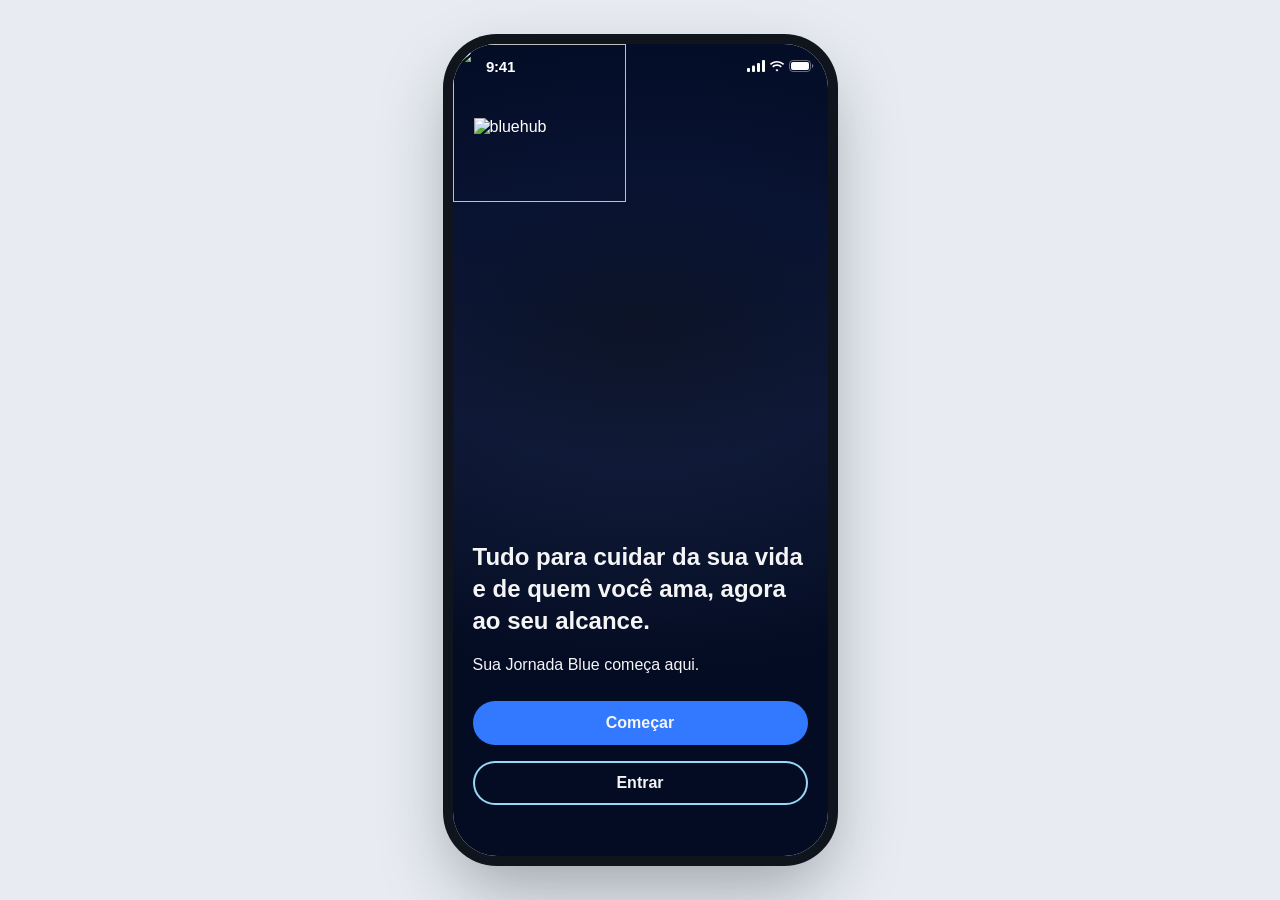
==== index.html @ 8eb7b3a1 "Saldo Seguro: reescreve insight 'Como interpretar a projeção' (conceito trajetória, não limite; 1a p" ====
<!doctype html>
<meta charset="utf-8">
<meta name="color-scheme" content="light">
<meta name="supported-color-schemes" content="light">
<meta name="viewport" content="width=device-width,initial-scale=1,viewport-fit=cover,user-scalable=no">
<meta name="mobile-web-app-capable" content="yes">
<meta name="apple-mobile-web-app-capable" content="yes">
<meta name="apple-mobile-web-app-status-bar-style" content="black-translucent">
<meta name="apple-mobile-web-app-title" content="Me Paguei">
<meta name="theme-color" content="#040c23">
<link rel="manifest" href="manifest.json">
<link rel="apple-touch-icon" href="assets/app-icon.png">
<title>Me Paguei · Teste</title>
<style>
@font-face{font-family:'Inter';font-style:normal;font-weight:400;font-display:block;src:url(assets/fonts/inter-400.woff2) format('woff2')}
@font-face{font-family:'Inter';font-style:normal;font-weight:500;font-display:block;src:url(assets/fonts/inter-500.woff2) format('woff2')}
@font-face{font-family:'Inter';font-style:normal;font-weight:600;font-display:block;src:url(assets/fonts/inter-600.woff2) format('woff2')}
@font-face{font-family:'Inter';font-style:normal;font-weight:700;font-display:block;src:url(assets/fonts/inter-700.woff2) format('woff2')}
/* Layout: a single 375×812 phone, centered on desktop with a moderator panel beside it; full-bleed on phones.
   Tokens mirror the Me Paguei design system (Figma variables), named after them. */
:root{
  color-scheme: only light;
  forced-color-adjust: none;
  --bg-white:#ffffff; --bg-lighter:#f6f6f6; --bg-light:#fbfbfb; --bg-base:#747474; --bg-darker:#121212;
  --border-light:#d3d3d3; --border-lighter:#f3f3f3; --outline:#d7d9e4;
  --primary:#328ce3; --primary-700:#2573d0; --primary-darker:#1a3151; --primary-lighter:#f0f9fe; --primary-bg:#e6f3fd;
  --btn-primary:#43a5ee; --link:#245da9;
  --ty-darker:#171717; --ty-dark:#404040; --ty-base:#737373; --ty-light:#a3a3a3; --ty-lighter:#f5f5f5;
  --success:#348352; --success-dark:#206f3e; --success-bg:#edfcf2;
  --danger:#d93a3a; --danger-bg:#fdecec;
  --warning:#e77828; --warning-bg:#ffe7d5;
  --ia:#8b3eea; --ia-bg:#f4ecfd;
  --grad: linear-gradient(193deg, #2573d0 4.8%, #01358d 50.6%, #080b10 100%);
  --sp-0point5:2px; --sp-1:4px; --sp-1point5:6px; --sp-2:8px; --sp-2point5:10px; --sp-3:12px; --sp-3point5:14px; --sp-4:16px; --sp-4point5:18px; --sp-5:20px; --sp-6:24px; --sp-7:28px; --sp-8:32px; --sp-9:36px; --sp-10:40px; --sp-12:48px;
  --r-sm:4px; --r-md:6px; --r-lg:8px; --r-xl:12px; --r-2xl:16px; --r-3xl:24px; --r-full:9999px;
  --soft-shadow: 0 0 10px rgba(38,38,38,.10);
  --hard-shadow: 0 3px 10px rgba(38,38,38,.20);
  --font: 'Inter', -apple-system, 'Segoe UI', Roboto, Helvetica, Arial, sans-serif;
  --stage:#e8ecf2; --stage-ink:#1a3151;
}
[hidden]{display:none!important}
html,body{height:100%;margin:0;padding:0}
body{background:var(--stage);color:var(--ty-darker);font-family:var(--font);-webkit-font-smoothing:antialiased;overflow:hidden}
*{box-sizing:border-box}
button{font:inherit;color:inherit;background:none;border:0;padding:0;cursor:pointer}
input,select,textarea{font:inherit;color:inherit}
p,h1,h2,h3,h4{margin:0}
img{display:block}
:focus-visible{outline:2px solid var(--primary);outline-offset:2px}

/* ---------- stage / phone frame ---------- */
#stage{height:100%;display:flex;align-items:center;justify-content:center;gap:40px;padding-inline:16px}
#phone-wrap{flex:none;width:375px;height:812px;transform-origin:center center}
#phone{position:relative;width:375px;height:812px;border-radius:44px;overflow:hidden;background:var(--bg-white);box-shadow:0 0 0 10px #10151d, 0 30px 70px rgba(16,21,29,.35);isolation:isolate}
#viewport{position:absolute;inset:0;overflow:hidden}
#overlay{position:absolute;inset:0;pointer-events:none;z-index:50}
#toasts{position:absolute;left:0;right:0;top:56px;display:flex;flex-direction:column;align-items:center;gap:8px;z-index:60;pointer-events:none}
#mod{width:280px;max-height:calc(100vh - 40px);overflow:auto;display:flex;flex-direction:column;gap:14px;color:var(--stage-ink)}
.mod-head{display:flex;gap:12px;align-items:flex-start}
.mod-t{font-weight:700;font-size:15px;line-height:22px}
.mod-s{font-size:13px;line-height:19px;color:#4a5a72;margin-top:2px}
.mod-l{font-size:11px;letter-spacing:.08em;text-transform:uppercase;font-weight:600;color:#4a5a72;margin-top:6px}
.mod-reset{background:var(--stage-ink);color:#fff;border-radius:var(--r-full);padding:10px 16px;font-weight:600;font-size:14px}
.mod-grp{display:flex;flex-direction:column;gap:2px}
.mod-grp p{font-size:12px;font-weight:700;margin:8px 0 2px;color:var(--stage-ink)}
.mod-grp button{text-align:left;font-size:13px;line-height:18px;padding:6px 10px;border-radius:8px;color:#26364d}
.mod-grp button:hover{background:rgba(26,49,81,.08)}
#mod-sheet{position:fixed;inset:0;background:rgba(0,0,0,.45);z-index:100;display:flex;align-items:flex-end}
.mod-sheet-in{background:#fff;width:100%;max-height:85%;overflow:auto;border-radius:20px 20px 0 0;padding:20px 16px calc(20px + env(safe-area-inset-bottom,0px));display:flex;flex-direction:column;gap:12px}
.mod-sheet-h{display:flex;justify-content:space-between;align-items:center}
.mod-sheet-h button{font-size:18px;padding:4px 8px}
@media (max-width: 900px){ #mod{display:none} }
/* Celular: o frame preenche exatamente o viewport. Usa 100% (html/body são position:fixed;inset:0)
   em vez de 100dvh/100vw — no iOS o dvh não acompanha o recolher da barra do navegador e sobrava
   uma faixa do --stage no rodapé. */


/* ---------- screens ---------- */
.scr{position:absolute;inset:0;display:flex;flex-direction:column;background:var(--bg-white);overflow:hidden}
.scr.enter{animation:pushIn .32s cubic-bezier(.2,.8,.2,1) both}
.scr.enter-back{animation:popIn .28s cubic-bezier(.2,.8,.2,1) both}
.scr.fade{animation:fadeIn .35s ease both}
.scr.leave{animation:pushOut .32s cubic-bezier(.2,.8,.2,1) both;pointer-events:none}
.scr.leave-back{animation:popOut .28s cubic-bezier(.2,.8,.2,1) both;pointer-events:none;z-index:2}
@keyframes pushIn{from{transform:translateX(100%)}to{transform:none}}
@keyframes pushOut{to{transform:translateX(-28%);opacity:.6}}
@keyframes popIn{from{transform:translateX(-28%);opacity:.6}to{transform:none;opacity:1}}
@keyframes popOut{to{transform:translateX(100%)}}
@keyframes fadeIn{from{opacity:0}to{opacity:1}}
@media (prefers-reduced-motion: reduce){ .scr.enter,.scr.enter-back,.scr.leave,.scr.leave-back,.scr.fade{animation-duration:.01s} }
.scroll{flex:1;overflow-y:auto;overflow-x:hidden;-webkit-overflow-scrolling:touch;scrollbar-width:none;position:relative}
.scroll::-webkit-scrollbar{display:none}

/* status bar + home indicator */
.sb{height:44px;flex:none;position:relative;z-index:3;color:var(--ty-darker)}
.sb .t{position:absolute;left:21px;top:12px;width:54px;height:21px;display:flex;align-items:center;justify-content:center;font-weight:600;font-size:15px;letter-spacing:-.2px}
.sb .ico{position:absolute;right:14px;top:16px;display:flex;gap:4px;align-items:center}
.sb.light{color:#fff}
/* Home indicator removido de todas as telas: quem desenha a barra de gestos é o
   próprio sistema. Mantido no DOM só para o modo de comparação com o Figma (body.cmp). */
.hi{display:none}
.hi::after{content:"";position:absolute;left:50%;bottom:8px;width:134px;height:5px;margin-left:-67px;border-radius:10px;background:var(--bg-darker)}
.hi.light::after{background:#fff}

/* typography */
.h1{font-size:24px;line-height:32px;font-weight:700;text-wrap:balance}
.h2{font-size:20px;line-height:28px;font-weight:700;text-wrap:balance}
.h3{font-size:16px;line-height:24px;font-weight:700}
.h4{font-size:18px;line-height:26px;font-weight:700}
.b16{font-size:16px;line-height:24px}
.b14{font-size:14px;line-height:22px}
.cap{font-size:12px;line-height:18px}
.ovr{font-size:12px;line-height:16px;font-weight:700}
.semi{font-weight:600}.bold{font-weight:700}.reg{font-weight:400}
.c-darker{color:var(--ty-darker)}.c-dark{color:var(--ty-dark)}.c-base{color:var(--ty-base)}.c-light{color:var(--ty-light)}.c-lighter{color:var(--ty-lighter)}
.c-primary{color:var(--primary)}.c-success{color:var(--success)}.c-danger{color:var(--danger)}.c-warning{color:var(--warning)}.c-ia{color:var(--ia)}
.num{font-variant-numeric:tabular-nums}
.center{text-align:center}
.dot-blue{color:var(--primary)}
.col{display:flex;flex-direction:column}.row{display:flex;align-items:center}
.g1{gap:4px}.g1h{gap:6px}.g2{gap:8px}.g3{gap:12px}.g4{gap:16px}.g5{gap:20px}.g6{gap:24px}.g8{gap:32px}
.jb{justify-content:space-between}.jc{justify-content:center}.ais{align-items:flex-start}.f1{flex:1;min-width:0}
.px5{padding-inline:20px}.px4{padding-inline:16px}
.mt-auto{margin-top:auto}
.w100{width:100%}
.ic{display:inline-block;flex:none;vertical-align:middle}

/* gradient header screens (cadastro, login…) */
.grad{background:var(--grad);color:var(--ty-lighter)}
.grad .curve{position:absolute;left:0;top:0;width:100%;height:auto;pointer-events:none;z-index:0}
.bk{position:relative;z-index:2;flex:none;height:24px;padding-inline:16px;display:flex;align-items:center;justify-content:space-between}
.bk .mark{position:absolute;left:50%;top:1.5px;transform:translateX(-50%);width:44.5px;height:20.8px}
.bk .step{font-size:12px;line-height:18px;font-weight:600;color:#c2e6fb}
.bk button{width:24px;height:24px;display:flex;align-items:center;justify-content:center;color:var(--ty-lighter)}
.ttl{position:relative;z-index:2;flex:none;display:flex;flex-direction:column;gap:8px;padding:16px 20px;min-height:112px}
.ttl .h2{color:var(--ty-lighter)}
.ttl .b14{color:var(--ty-lighter)}
.sheet{position:relative;z-index:2;flex:1;min-height:0;background:var(--bg-lighter);border-radius:32px 32px 0 0;display:flex;flex-direction:column;color:var(--ty-darker)}
.sheet-in{flex:1;min-height:0;overflow-y:auto;scrollbar-width:none;padding:32px 20px 24px;display:flex;flex-direction:column;gap:24px}
.sheet-in::-webkit-scrollbar{display:none}
.sheet-foot{flex:none;padding:12px 20px 32px;display:flex;flex-direction:column;gap:12px;background:var(--bg-lighter)}
.grad .hi{background:var(--bg-lighter)}

/* white app header */
.ah{flex:none;display:flex;align-items:center;gap:12px;padding:8px 16px 12px;min-height:48px;position:relative;z-index:2}
.ah .bkb{width:32px;height:32px;margin-left:-6px;display:flex;align-items:center;justify-content:center;border-radius:var(--r-full);color:var(--ty-darker)}
.ah .ttl2{flex:1;min-width:0;font-size:18px;line-height:26px;font-weight:700;color:var(--ty-darker)}
.ah .acts{display:flex;gap:8px}
.ah .acts button{width:36px;height:36px;border-radius:var(--r-full);display:flex;align-items:center;justify-content:center;color:var(--ty-dark)}
.ah.light .bkb,.ah.light .ttl2{color:#fff}

/* fields (FormControl / Input / Select) */
.fld{display:flex;flex-direction:column;gap:6px;width:100%}
.fld-l{font-size:16px;line-height:24px;font-weight:600;color:var(--ty-darker)}
.fld-l .opt{font-weight:400;color:var(--ty-base)}
.inp{display:flex;align-items:center;gap:8px;min-height:42px;border:1px solid var(--border-light);border-radius:var(--r-full);padding:0 12px;background:transparent;transition:border-color .15s, box-shadow .15s}
.inp input,.inp select{flex:1;min-width:0;border:0;outline:0;background:transparent;font-size:16px;line-height:24px;padding:8px 0;color:var(--ty-darker);appearance:none;-webkit-appearance:none}
.inp input::placeholder{color:#737373}
.inp select:invalid,.inp select.ph{color:var(--ty-base)}
.inp:focus-within{border-color:#2573d0;box-shadow:inset 0 0 0 1px #2573d0}
.inp.dis{background:var(--bg-lighter);border-color:var(--border-lighter)}
.inp.dis input{color:var(--ty-dark)}
.inp.err{border-color:var(--danger)}
.inp .ib{display:flex;align-items:center;color:var(--ty-base)}
.inp .pre{font-size:16px;color:var(--ty-dark)}
.fld-h{font-size:14px;line-height:22px;color:var(--ty-base)}
.fld-h.err{color:var(--danger)}
.inp.lg{min-height:56px;border-radius:var(--r-2xl)}
.inp.lg input{font-size:24px;font-weight:700}
textarea.ta{width:100%;border:1px solid var(--border-light);border-radius:var(--r-xl);padding:10px 12px;font-size:16px;line-height:24px;resize:none;outline:0;background:var(--bg-white)}
textarea.ta:focus{border-color:var(--primary)}

/* buttons */
.btn{display:flex;align-items:center;justify-content:center;gap:8px;width:100%;height:40px;padding:0 20px;border-radius:var(--r-full);background:var(--btn-primary);color:var(--ty-lighter);font-size:16px;font-weight:600;line-height:1;transition:opacity .15s, background .15s;flex:none;text-align:center}
.btn:active{background:var(--primary-700)}
.btn.lg{height:48px}
.btn.sm{height:32px;font-size:14px;padding:0 14px;width:auto}
.btn.auto{width:auto}
.btn-o{background:transparent;color:var(--primary);box-shadow:inset 0 0 0 1px var(--primary)}
.btn-o:active{background:var(--primary-lighter)}
.btn-l{background:transparent;color:var(--primary);height:auto;padding:8px}
.btn-l:active{background:transparent;opacity:.7}
.btn-l.muted{color:var(--ty-base)}
.btn-d{background:var(--danger)}
.btn-do{background:transparent;color:var(--danger);box-shadow:inset 0 0 0 1px var(--danger)}
.btn-w{background:#fff;color:var(--primary)}
.btn[disabled],.btn.is-dis{opacity:.4;pointer-events:none}
.btn:not(.btn-o):not(.btn-l):not(.btn-do):not(.btn-w)[disabled],.btn:not(.btn-o):not(.btn-l):not(.btn-do):not(.btn-w).is-dis{background:#98d8f8}
.lnk{color:var(--primary);font-weight:600}
.lnk2{color:var(--link)}

/* checkbox / radio */
.chk{display:flex;gap:8px;align-items:flex-start;text-align:left;width:100%}
.chk .box{width:16px;height:16px;border-radius:var(--r-sm);border:2px solid var(--border-light);flex:none;margin-top:3px;display:flex;align-items:center;justify-content:center;background:#fff;transition:background .15s,border-color .15s}
.chk.on .box{background:var(--primary);border-color:var(--primary);color:#fff}
.chk .box .ic{opacity:0}.chk.on .box .ic{opacity:1}
.rad{display:flex;gap:10px;align-items:center;text-align:left;width:100%;padding:8px 0}
.rad .o{width:20px;height:20px;border-radius:50%;border:2px solid var(--border-light);flex:none;display:flex;align-items:center;justify-content:center;background:#fff}
.rad.on .o{border-color:var(--primary)}
.rad.on .o::after{content:"";width:10px;height:10px;border-radius:50%;background:var(--primary)}
.rad .lb{font-size:16px;line-height:24px;color:var(--ty-base)}
.rad.on .lb{color:var(--ty-darker)}
.radc{display:flex;flex-direction:column;gap:6px;padding:16px;border:1px solid var(--border-light);border-radius:var(--r-2xl);background:#fff;text-align:left;width:100%;transition:border-color .15s, background .15s}
.radc.on{border-color:var(--primary);background:var(--primary-lighter)}
.radc .rad{padding:0}
.radc .lb{font-weight:600;color:var(--ty-dark)}
.radc.on .lb{color:var(--ty-darker)}
.radc .d{font-size:14px;line-height:22px;color:var(--ty-base);padding-left:30px}

/* toggle switch */
.sw{width:44px;height:26px;border-radius:13px;background:var(--border-light);position:relative;flex:none;transition:background .2s}
.sw::after{content:"";position:absolute;left:3px;top:3px;width:20px;height:20px;border-radius:50%;background:#fff;box-shadow:0 1px 3px rgba(0,0,0,.2);transition:transform .2s}
.sw.on{background:var(--primary)}.sw.on::after{transform:translateX(18px)}

/* digit input (Input de Dígitos) */
.dig{display:flex;gap:8px;justify-content:space-between;position:relative}
.dig .d{width:44px;height:62px;border-radius:16px;background:#f6f6f6;box-shadow:0 2px 8px rgba(0,0,0,.08);border:1px solid transparent;display:flex;align-items:center;justify-content:center;font-size:18px;font-weight:700;color:var(--ty-darker)}
.dig .d.cur{border-color:#2573d0}
.dig input{position:absolute;inset:0;opacity:0;width:100%;font-size:16px}

/* password strength */
.pw-bars{display:flex;gap:4px}
.pw-bars i{flex:1;height:6px;border-radius:3px;background:var(--border-light)}
.pw-bars.s1 i:nth-child(-n+1){background:var(--danger)}
.pw-bars.s2 i:nth-child(-n+2){background:var(--warning)}
.pw-bars.s3 i:nth-child(-n+3){background:#c7a521}
.pw-bars.s4 i:nth-child(-n+4){background:var(--success)}
.pw-bars.s5 i{background:var(--success)}
.pw-chk{display:flex;gap:6px;align-items:center;font-size:14px;line-height:22px;color:var(--ty-base)}
.pw-chk.ok{color:var(--success-dark)}

/* cards, lists */
.card{background:#fff;border:1px solid var(--border-light);border-radius:var(--r-2xl);padding:16px}
.card.soft{border-color:var(--border-lighter);box-shadow:var(--soft-shadow)}
.card.flat{border:0;background:var(--bg-lighter)}
.li{display:flex;align-items:center;gap:12px;padding:14px 0;border-bottom:1px solid var(--border-lighter);text-align:left;width:100%}
.li:last-child{border-bottom:0}
.li .lt{flex:1;min-width:0}
.ico-c{width:40px;height:40px;border-radius:var(--r-full);display:flex;align-items:center;justify-content:center;flex:none;background:var(--primary-lighter);color:var(--primary)}
.ico-c.sm{width:32px;height:32px}
.ico-c.sq{border-radius:var(--r-xl)}
.badge{display:inline-flex;align-items:center;gap:4px;padding:2px 8px;border-radius:var(--r-full);font-size:12px;line-height:18px;font-weight:600;white-space:nowrap}
.badge.success{background:var(--success-bg);color:var(--success)}
.badge.error{background:var(--danger-bg);color:var(--danger)}
.badge.warning{background:var(--warning-bg);color:var(--warning)}
.badge.muted{background:var(--bg-lighter);color:var(--ty-base)}
.badge.info{background:var(--primary-lighter);color:var(--primary)}
.badge.ia{background:var(--ia-bg);color:var(--ia)}
.divider{height:1px;background:var(--border-lighter);flex:none}
.chips{display:flex;gap:8px;overflow-x:auto;scrollbar-width:none;padding-bottom:2px}
.chips::-webkit-scrollbar{display:none}
.chip{flex:none;height:32px;padding:0 14px;border-radius:var(--r-full);font-size:14px;font-weight:600;display:flex;align-items:center;gap:6px;background:var(--bg-white);border:1px solid var(--border-light);color:var(--ty-dark)}
.chip.on{background:var(--primary);border-color:var(--primary);color:#fff}
.chip.glass{background:rgba(251,251,251,.2);border-color:transparent;color:#fff}
.chip.glass.on{background:#fff;color:var(--ty-darker)}
.seg{display:flex;background:var(--bg-lighter);border-radius:var(--r-full);padding:4px}
.seg button{flex:1;height:32px;border-radius:var(--r-full);font-size:14px;font-weight:600;color:var(--ty-base)}
.seg button.on{background:#fff;color:var(--ty-darker);box-shadow:var(--soft-shadow)}
.prog{height:8px;border-radius:4px;background:var(--border-lighter);overflow:hidden}
.prog i{display:block;height:100%;border-radius:4px;background:var(--primary)}
.empty{display:flex;flex-direction:column;align-items:center;text-align:center;gap:8px;padding:24px 16px}

/* MIA card */
.mia{display:flex;gap:12px;align-items:flex-start;padding:14px;border-radius:var(--r-2xl);background:var(--ia-bg)}
.mia .av{width:36px;height:36px;border-radius:50%;overflow:hidden;flex:none;background:var(--primary)}
.mia .av img{width:100%;height:100%;object-fit:cover;object-position:top}

/* navbar (Navbar-v2) */
.nav{flex:none;height:82px;background:#fff;box-shadow:0 -2px 12px rgba(38,38,38,.08);display:flex;justify-content:space-around;align-items:flex-start;padding-top:10px;position:relative;z-index:5;border-radius:20px 20px 0 0}
.nav button{display:flex;flex-direction:column;align-items:center;gap:4px;width:72px;color:var(--ty-base);font-size:12px;line-height:16px;font-weight:600}
.nav .pill{width:48px;height:32px;border-radius:var(--r-full);display:flex;align-items:center;justify-content:center}
.nav button.on{color:var(--primary)}
.nav button.on .pill{background:var(--btn-primary);color:#fff}
.nav + .hi{background:#fff}

/* overlays: bottom sheet, dialog, toast */
.ov{position:absolute;inset:0;pointer-events:auto;display:flex;flex-direction:column;justify-content:flex-end}
.ov .scrim{position:absolute;inset:0;background:rgba(18,18,18,.5);animation:fadeIn .2s ease both}
.bs{touch-action:none;position:relative;background:#fff;border-radius:24px 24px 0 0;max-height:92%;display:flex;flex-direction:column;animation:sheetUp .3s cubic-bezier(.2,.8,.2,1) both}
.bs .grab{width:40px;height:4px;border-radius:2px;background:var(--border-light);margin:10px auto 2px;flex:none}
.bs-in{touch-action:pan-y;overflow-y:auto;scrollbar-width:none;padding:12px 20px 20px;display:flex;flex-direction:column;gap:16px}
.bs-in::-webkit-scrollbar{display:none}
.bs-foot{padding:4px 20px 34px;display:flex;flex-direction:column;gap:10px}
.ov.closing .bs{animation:sheetDown .22s ease both}
.ov.closing .scrim{animation:fadeOut .22s ease both}
@keyframes sheetUp{from{transform:translateY(100%)}to{transform:none}}
@keyframes sheetDown{to{transform:translateY(100%)}}
@keyframes fadeOut{to{opacity:0}}
.ov.center{justify-content:center;align-items:center}
.dlg{position:relative;width:305px;background:#fff;border-radius:var(--r-3xl);padding:24px;display:flex;flex-direction:column;gap:16px;animation:pop .22s cubic-bezier(.2,.8,.2,1) both;text-align:center}
.dlg .ico-c{margin:0 auto;width:48px;height:48px}
@keyframes pop{from{transform:scale(.92);opacity:0}to{transform:none;opacity:1}}
.toast{display:flex;align-items:center;gap:8px;padding:12px 16px;border-radius:var(--r-xl);background:var(--ty-darker);color:#fff;font-size:14px;line-height:20px;font-weight:600;box-shadow:var(--hard-shadow);animation:toastIn .25s ease both;max-width:330px}
.toast.success{background:var(--success)}
.toast.error{background:var(--danger)}
.toast.out{animation:fadeOut .3s ease both}
@keyframes toastIn{from{transform:translateY(-12px);opacity:0}to{transform:none;opacity:1}}

/* processing */
.proc{align-items:center;justify-content:center;text-align:center}
.proc .spin{width:56px;height:56px;border-radius:50%;border:4px solid rgba(255,255,255,.2);border-top-color:#fff;animation:spin 1s linear infinite}
@keyframes spin{to{transform:rotate(360deg)}}
.skel{background:linear-gradient(90deg,#eee 25%,#f6f6f6 50%,#eee 75%);background-size:200% 100%;animation:sk 1.2s linear infinite;border-radius:8px}
@keyframes sk{to{background-position:-200% 0}}

/* blue hero header (app sections) */
.hero{background:var(--grad);color:#fff;position:relative;flex:none;overflow:hidden}
.hero .curve{position:absolute;left:0;top:0;width:100%;pointer-events:none}
.hero > *{position:relative}
.glass-btn{width:36px;height:36px;border-radius:var(--r-full);background:rgba(251,251,251,.2);display:flex;align-items:center;justify-content:center;color:#fff}
.body-sheet{background:#fff;border-radius:24px 24px 0 0;margin-top:-24px;position:relative;z-index:2}
.grad .bk{margin-top:16px}
.grad .ttl{margin-top:16px}

/* ---------- home ---------- */
.nav button{color:#878787}
.nav button.on{color:var(--btn-primary)}
.hh{display:flex;align-items:center;gap:8px;padding:12px 20px 0}
.hh .av{width:32px;height:32px;border-radius:50%;overflow:hidden;flex:none;border:1.5px solid rgba(255,255,255,.7)}
.hh .av img{width:100%;height:100%;object-fit:cover}
.hh .hb{width:32px;height:32px;border-radius:50%;background:var(--btn-primary);color:#fff;display:flex;align-items:center;justify-content:center;flex:none}
.hcar{display:flex;gap:12px;overflow-x:auto;scroll-snap-type:x mandatory;padding:20px 20px 0;scrollbar-width:none}
.hcar::-webkit-scrollbar{display:none}
.gcard{flex:none;width:300px;scroll-snap-align:start;border-radius:var(--r-2xl);background:rgba(251,251,251,.2);padding:16px;display:flex;flex-direction:column;gap:4px;color:var(--ty-lighter)}
.gpill{align-self:flex-start;display:flex;align-items:center;gap:6px;height:28px;padding:0 10px 0 4px;border-radius:var(--r-full);background:rgba(251,251,251,.2);font-size:12px;font-weight:600;margin-bottom:8px;color:#fff}
.logos{display:flex}.logos img{width:20px;height:20px;border-radius:50%;border:1.5px solid #fff;margin-left:-6px;background:#fff}.logos img:first-child{margin-left:0}
.hdots{display:flex;justify-content:center;gap:4px;padding-top:12px}
.hdots i{width:4px;height:4px;border-radius:2px;background:rgba(255,255,255,.5);transition:width .2s}
.hdots i.on{width:12px;background:#fff}
.qa{display:flex;gap:8px;overflow-x:auto;padding:20px 20px 0;scrollbar-width:none}
.qa::-webkit-scrollbar{display:none}
.qa button{flex:none;width:76px;height:76px;border-radius:var(--r-xl);background:rgba(251,251,251,.2);color:#fff;display:flex;flex-direction:column;align-items:center;justify-content:center;gap:6px;font-size:12px;line-height:16px;text-align:center;padding:4px}
.hbody{background:#fff;border-radius:24px 24px 0 0;margin-top:24px;padding:24px 16px 24px;display:flex;flex-direction:column;gap:16px;position:relative;min-height:400px}
.hc{background:#fff;border:1px solid #e5e5e5;border-radius:var(--r-2xl);padding:16px;display:flex;flex-direction:column;gap:12px}
.hc .hct{display:flex;align-items:center;justify-content:space-between;gap:8px}
.hc .hct p{font-size:16px;line-height:24px;font-weight:600;color:var(--ty-darker)}
.btn-xs{height:32px;font-size:12px;font-weight:600;gap:4px}
.cfg{border:1.5px solid transparent;background:linear-gradient(#fff,#fff) padding-box, linear-gradient(160deg,#43a5ee,#8b3eea) border-box;border-radius:var(--r-2xl);padding:16px;display:flex;flex-direction:column;gap:8px}
.cfg-i{display:flex;align-items:center;gap:8px;padding:10px 0;border-bottom:1px solid #e5e5e5;font-size:14px;line-height:22px;color:var(--ty-dark);text-align:left;width:100%}
.cfg-i:last-child{border-bottom:0}
.cfg-i.done{color:var(--ty-light);text-decoration:line-through}
.cfg-i.done .ic{color:var(--success)}
.ins{border:1.5px solid #8b3eea;background:#f6f0fe;border-radius:var(--r-2xl);padding:16px;display:flex;flex-direction:column;gap:8px;box-shadow:0 4px 14px rgba(139,62,234,.15)}
.btn-ia{background:var(--ia);color:#fff}
.btn-ia:active{background:#7330c7}
.ava-mia{width:36px;height:36px;border-radius:50%;overflow:hidden;flex:none;background:var(--primary)}
.ava-mia img{width:100%;height:100%;object-fit:cover;object-position:center 12%}
.ava-mia.sm{width:28px;height:28px}
.donut{position:relative;flex:none}
.donut > span{position:absolute;inset:0;display:flex;align-items:center;justify-content:center;font-size:14px;font-weight:600;color:var(--ty-dark)}
.stat{display:flex;flex-direction:column;gap:2px;padding-left:10px;border-left:3px solid var(--ia)}
.bank-ic{width:40px;height:40px;border-radius:50%;flex:none;overflow:hidden;background:#fff;display:flex;align-items:center;justify-content:center;font-weight:700;font-size:14px;color:var(--ty-dark);border:1px solid var(--border-lighter)}
.bank-ic img{width:100%;height:100%}
.bank-ic.sm{width:28px;height:28px;font-size:11px}
.hide-v .money{filter:blur(7px);user-select:none}

/* ---------- BlueHub ---------- */
:root{ --bh-dark:#040c23; --bh-blue:#2350f5; --bh-blue-700:#1a3fd0; --bh-blue-bg:#eef2ff; --bh-mist:#dde5ff; --bh-cyan:#7fd6e6; --bh-teal:#46c7be; --bh-ink:#030c23; --bh-base:#363d4a; --bh-muted:#6e7789; --bh-line:#eff1f5; --bh-orange:#ff9c6e; --bh-subtle:#f7f8fa; --bh-navoff:#878787 }
.bh{background:var(--bh-dark);color:#fff}
.bh .btn{background:var(--bh-blue);height:44px}
.bh .btn:active{background:var(--bh-blue-700)}
.bh .btn-o{background:transparent;color:var(--bh-blue);box-shadow:inset 0 0 0 1px var(--bh-blue)}
.bh .btn-oc{background:transparent;color:#fff;box-shadow:inset 0 0 0 1.5px var(--bh-cyan)}
.bh .btn-g{background:#eceef3;color:var(--bh-ink)}
.bh .inp:focus-within{border-color:var(--bh-blue);box-shadow:inset 0 0 0 1px var(--bh-blue)}
.bh .chk.on .box{background:var(--bh-blue);border-color:var(--bh-blue)}
.bh .lnk{color:var(--bh-blue)}
.bh .dig .d.cur{border-color:var(--bh-blue)}
.bh-rings{position:absolute;pointer-events:none;border-radius:50%;border:1px solid rgba(80,120,255,.14)}
.bh-light{background:var(--bh-subtle);color:var(--bh-ink)}
.bh-hdr{background:var(--bh-blue);color:#fff;border-radius:0 0 28px 28px;flex:none}
.bh-sec{display:flex;flex-direction:column;gap:12px;padding:0 20px}
.bh-sec .st{display:flex;justify-content:space-between;align-items:center}
.bh-sec .st p{font-size:16px;line-height:24px;font-weight:700;color:var(--bh-ink)}
.bh-sec .st button{font-size:12px;font-weight:600;color:var(--bh-blue)}
.bh-car{display:flex;gap:12px;overflow-x:auto;scrollbar-width:none;margin:0 -20px;padding:0 20px 2px}
.bh-car::-webkit-scrollbar{display:none}
.bh-card{flex:none;background:#fff;border:1px solid var(--bh-line);border-radius:16px;padding:16px;display:flex;flex-direction:column;gap:8px;text-align:left}
.bh-ic{width:36px;height:36px;border-radius:10px;background:var(--bh-blue-bg);color:var(--bh-blue);display:flex;align-items:center;justify-content:center;flex:none}
.bh-photo{flex:none;width:200px;height:144px;border-radius:16px;overflow:hidden;position:relative;color:#fff;text-align:left}
.bh-photo img{position:absolute;inset:0;width:100%;height:100%;object-fit:cover}
.bh-photo::after{content:"";position:absolute;inset:0;background:linear-gradient(180deg,rgba(4,12,35,0) 30%,rgba(4,12,35,.8))}
.bh-photo div{position:absolute;left:14px;right:14px;bottom:12px;z-index:1}
.bh-nav{flex:none;margin:0 12px;height:66px;background:#fff;border-radius:20px;box-shadow:0 -2px 16px rgba(13,23,51,.08);display:flex;justify-content:space-around;align-items:center;position:relative;z-index:5}
.bh-nav button{display:flex;flex-direction:column;align-items:center;gap:2px;font-size:11px;color:var(--bh-muted);width:76px}
.bh-nav .pill{width:36px;height:30px;border-radius:15px;display:flex;align-items:center;justify-content:center}
.bh-nav button.on{color:var(--bh-blue);font-weight:600}
.bh-nav button.on .pill{background:var(--bh-blue);color:#fff}
.bh-acc{background:#fff;border:1px solid var(--bh-line);border-radius:16px;overflow:hidden}
.bh-acc > button{display:flex;align-items:center;gap:12px;width:100%;padding:14px 16px;text-align:left}
.bh-acc .in{padding:0 16px 8px;display:flex;flex-direction:column}
.bh-acc .in .li{border-color:var(--bh-line)}
.toast.warn{background:var(--warning)}
.curve{position:absolute;left:0;top:0;width:100%;height:auto;pointer-events:none;z-index:0}
.gscroll{background:var(--grad) top/100% 520px no-repeat,#fff}
body.sem-painel #mod{display:none}
/* modo comparação (auditoria) */
body.cmp .sb{height:44px!important;visibility:visible!important}
body.cmp .hi{display:block!important;height:34px;flex:none;position:relative;background:inherit}

/* botão de tela cheia flutuante (FAB) — versão de teste, mobile */
#fs-btn{position:fixed;z-index:200;touch-action:none;cursor:grab;right:16px;bottom:calc(env(safe-area-inset-bottom,0px) + 92px);width:44px;height:44px;border-radius:9999px;display:flex;align-items:center;justify-content:center;background:rgba(3,12,35,.62);color:#fff;-webkit-backdrop-filter:blur(8px);backdrop-filter:blur(8px);box-shadow:0 4px 14px rgba(0,0,0,.32)}
#fs-btn.drag{cursor:grabbing;transform:scale(1.08);box-shadow:0 8px 22px rgba(0,0,0,.42)}
#fs-btn svg{width:20px;height:20px}
#fs-btn span{display:none}
#fs-btn:active{transform:scale(.94)}
#fs-btn[hidden]{display:none!important}

/* insight da MIA recolhido (17790:142435): clicar na MIA expande de novo */
.mia-mini{position:relative;width:48px;height:48px;flex:none;align-self:flex-start}
.mia-mini>img:first-child{width:48px;height:48px;border-radius:50%;object-fit:cover;display:block}
.mia-mini .sp{position:absolute;right:-2px;top:-2px}

/* indicador de etapas em dots (cadastro/perfil) */
/* Indicador slider do Figma: ativo 10x4, inativo 4x4, gap 3 (3 passos = 24px) */
.step-dots{display:flex;gap:3px;align-items:center}
.step-dots i{display:block;width:4px;height:4px;border-radius:2px;background:rgba(255,255,255,.45)}
.step-dots i.on{width:10px;background:#fff}

/* insight da MIA deslizável (item 22) */
.mia-sl{display:flex;overflow-x:auto;scroll-snap-type:x mandatory;scrollbar-width:none;gap:16px;touch-action:pan-x}
.mia-sl::-webkit-scrollbar{display:none}
.mia-sl>div{min-width:100%;scroll-snap-align:start}
.mia-dots{display:flex;gap:4px;justify-content:flex-end;align-items:center}
.mia-dots i{display:block;width:5px;height:5px;border-radius:3px;background:#d9c2f7}
.mia-dots i.on{width:14px;background:var(--ia)}

/* registro da sessão (painel do moderador) */
.log-sum{display:grid;grid-template-columns:1fr 1fr;gap:6px;margin-bottom:8px}
.log-sum span{display:flex;flex-direction:column;background:rgba(26,49,81,.06);border-radius:8px;padding:6px 8px;font-size:11px;line-height:15px;color:#51607a}
.log-sum b{font-size:14px;line-height:19px;font-weight:700;color:#1a3151}
.log-acts{display:flex;gap:6px;margin-bottom:8px}
.log-acts button{flex:1;font-size:12px;line-height:16px;padding:7px 4px;border-radius:8px;background:rgba(26,49,81,.08);color:#26364d;font-weight:600}
.log-acts button:hover{background:rgba(26,49,81,.16)}
.log-list{list-style:none;margin:0;padding:0;max-height:260px;overflow:auto;font-size:12px;line-height:17px;color:#26364d}
.log-list li{padding:4px 6px;border-bottom:1px solid rgba(26,49,81,.08);display:flex;gap:5px;flex-wrap:wrap}
.log-list b{font-variant-numeric:tabular-nums;color:#51607a;font-weight:600}
.log-list i{font-style:normal;font-weight:700;color:#1a3151}
.log-list u{text-decoration:none;color:#51607a}

/* ===== telas pequenas: fica POR ÚLTIMO para vencer as regras de componente ===== */
@media (max-width: 600px){
  /* --vh vem do JS (window.innerHeight): no atalho da tela inicial o iOS não
     resolve 100%/100dvh para a tela inteira e sobrava faixa no rodapé */
  html,body{height:var(--vh,100%);overflow:hidden;position:fixed;inset:0;width:100%}
  #stage{padding:0;display:block;height:var(--vh,100%);gap:0}
  #phone-wrap{width:100%;height:var(--vh,100%);transform:none!important;margin:0!important}
  #phone{width:100%;height:var(--vh,100%);border-radius:0;box-shadow:none}
  html,body,#stage,#phone{touch-action:manipulation;overscroll-behavior:none}
  .sb{height:max(10px, env(safe-area-inset-top,0px))!important;visibility:hidden}
  /* Em vez de um espaçador solto no rodapé (que pegava a cor errada e deixava uma
     faixa escura no atalho), quem está por último na tela cresce para dentro da área
     de gestos e pinta a própria cor até a borda. */
  .hi{display:none!important}
  /* A área de gestos é absorvida por QUEM ESTÁ POR ÚLTIMO, uma vez só. Antes a folha
     e o rodapé somavam espaçamento e o botão subia demais. */
  .sheet:not(:has(.sheet-foot)),.bhd-sheet:not(:has(.bhd-foot)){padding-bottom:env(safe-area-inset-bottom,0px)}
  .sheet-foot,.bhd-foot{padding-bottom:24px}
  .nav{height:calc(82px + env(safe-area-inset-bottom,0px));padding-bottom:env(safe-area-inset-bottom,0px)}
  .scroll,.bhd-in:not(:has(.bhd-foot)){padding-bottom:env(safe-area-inset-bottom,0px)}
  .scr{height:100%}
  /* Bluehub: a navbar flutuante sobe acima da área de gestos e o indicador
     desenhado some — o sistema já desenha o dele no atalho da tela inicial */
  .bhh-nav{bottom:calc(15px + env(safe-area-inset-bottom,0px))}
  .bhh-hi{display:none!important}
}
/* BlueHub · Home (Figma 03.01.01 · 15413:36895) */
.bhh-hdr{background:#fff;flex:none}
.bhh-hdr > div{background:var(--bh-blue);height:200px;padding:56px 24px 24px;border-radius:0 0 28px 28px;display:flex;flex-direction:column;gap:32px;color:#fff}
.bhh-sec{display:flex;flex-direction:column;gap:16px;width:100%}
.bhh-white{background:#fff;padding:24px 0}
.bhh-px{padding:0 24px}
.bhh-st{display:flex;justify-content:space-between;align-items:center;padding:0 24px}
.bhh-st p{font-size:16px;line-height:24px;font-weight:600;color:var(--bh-ink)}
.bhh-st button{font-size:12px;line-height:18px;font-weight:600;color:var(--bh-blue)}
.bhh-car{display:flex;gap:8px;overflow-x:auto;scrollbar-width:none;padding:0 24px;align-items:flex-start}
.bhh-car::-webkit-scrollbar{display:none}
.bhh-tile{flex:none;background:#fff;border:1px solid var(--bh-line);border-radius:16px;padding:16px;display:flex;flex-direction:column;gap:8px;text-align:left;align-items:flex-start}
.bhh-tile .t{font-size:14px;line-height:22px;font-weight:600;color:var(--bh-ink)}
.bhh-tile .d{font-size:12px;line-height:18px;color:var(--bh-muted)}
.bhh-ic{width:36px;height:36px;border-radius:10px;background:var(--bh-blue-bg);color:var(--bh-blue);display:flex;align-items:center;justify-content:center;flex:none}
.bhh-mais{flex:1 0 0;min-width:0;background:var(--bh-blue-bg);border-radius:12px;padding:16px 8px;display:flex;flex-direction:column;align-items:center;gap:8px}
.bhh-mais .i{background:var(--bh-mist);border-radius:8px;padding:8px;color:var(--bh-blue);display:flex}
.bhh-mais .l{font-size:12px;line-height:18px;color:#414040;text-align:center}
.bhh-photo{flex:none;width:200px;height:168px;border-radius:16px;overflow:hidden;position:relative;color:#fff;text-align:left;background:var(--bh-blue-bg)}
.bhh-photo img{position:absolute;inset:0;width:100%;height:100%;object-fit:cover}
.bhh-photo::after{content:"";position:absolute;inset:0;background:linear-gradient(180deg,rgba(10,13,41,0) 0%,rgba(10,13,41,.34) 48%,rgba(10,13,41,.84) 100%)}
.bhh-photo div{position:absolute;left:0;right:0;bottom:0;padding:16px;display:flex;flex-direction:column;gap:8px;z-index:1}
.bhh-photo .o{font-size:12px;line-height:16px;font-weight:700;opacity:.8}
.bhh-photo .h{font-size:16px;line-height:24px;font-weight:600}
.bhh-video{flex:none;width:200px;display:flex;flex-direction:column;gap:8px;text-align:left}
.bhh-video img{width:200px;height:112px;border-radius:12px;display:block;object-fit:cover}
.bhh-nav{position:absolute;left:50%;transform:translateX(-50%);bottom:15px;width:351px;background:#fff;border-radius:40px;padding:16px 24px;display:flex;gap:32px;justify-content:center;align-items:center;filter:drop-shadow(0 0 5px rgba(38,38,38,.1));z-index:6}
.bhh-nav button{display:flex;flex-direction:column;align-items:center;font-size:12px;line-height:20px;font-weight:600;color:var(--bh-navoff)}
.bhh-nav .pill{display:flex;align-items:center;padding:3px 0;border-radius:9999px}
.bhh-nav button.on{color:var(--bh-blue)}
.bhh-nav button.on .pill{background:var(--bh-blue);color:#fff;padding:3px 8px}
.bhh-nav svg{width:24px;height:24px}
.bhh-hi{display:none;position:absolute;left:0;right:0;bottom:0;height:25px;z-index:7;pointer-events:none}
body.cmp .bhh-hi{display:block}
.bhh-hi i{position:absolute;left:50%;bottom:8px;width:134px;height:5px;margin-left:-67.5px;border-radius:10px;background:#181719}

/* ---------- BlueHub · telas escuras (cadastro / login) ---------- */
.bh{--bh-btn:#3279ff;--bh-dim:#98d8f8}
.bhd-sub{position:absolute;left:0;top:0;width:223px;height:229px;pointer-events:none}
.bhd-rings{position:absolute;left:0;top:147px;width:100%;height:665px;pointer-events:none}
.bhd-nav{position:relative;z-index:2;height:24px;padding:0 24px;display:flex;align-items:center;justify-content:space-between;flex:none}
.bhd-nav > button,.bhd-nav > span:first-child{width:24px;height:24px;color:#fff;display:flex}
.bhd-nav > img{position:absolute;left:143.5px;top:0}
.bhd-dots{display:flex;gap:3px;align-items:center}
.bhd-dots i{display:block;width:4px;height:4px;border-radius:9999px;background:#328ce3}
.bhd-dots i.on{width:10px;background:#f6f6f6}
.bhd-ttl{position:relative;z-index:2;margin-top:16px;display:flex;flex-direction:column;gap:16px;color:#f5f5f5;flex:none}
.bhd-ttl .h2,.bhd-ttl .b14{color:#f5f5f5;text-wrap:wrap}
.bhd-sheet{position:relative;z-index:2;flex:1;min-height:0;border-radius:32px 32px 0 0;display:flex;flex-direction:column;color:var(--ty-darker)}
.bhd-in{flex:1;min-height:0;overflow-y:auto;scrollbar-width:none;display:flex;flex-direction:column}
.bhd-in::-webkit-scrollbar{display:none}
/* o padding inline de .bhd-in somava abaixo do rodapé; o rodapé passa a ser o único a dar o respiro */
.bhd-in:has(.bhd-foot){padding-bottom:0!important}
.bhd-foot{margin-top:auto;padding-top:32px;padding-bottom:32px;display:flex;flex-direction:column;gap:16px;flex:none}
.bh .hi{background:transparent}
.bh .inp{min-height:40px}
.bh .inp input{padding:7px 0}
.bh .bh-pw .inp{padding:0 16px}
.bh .dig .d{background:#f6f6f6;box-shadow:-2px 2px 8px rgba(38,38,38,.2);border:1px solid transparent}
.bh .dig .d.cur{border-color:#2573d0}
/* botões (Button / Botão - Próximo / BH/Button) */
.bhb{display:flex;align-items:center;justify-content:center;gap:8px;width:100%;height:40px;padding:0 20px;border-radius:9999px;background:var(--bh-btn,#3279ff);color:#f5f5f5;font-size:16px;line-height:normal;font-weight:600;flex:none;text-align:center;transition:opacity .15s,background .15s}
.bhb.lg{height:44px;padding:0 24px}
.bhb.auto{width:auto}
.bhb.o{background:transparent;box-shadow:inset 0 0 0 2px var(--bh-dim,#98d8f8);color:#328ce3}
.bhb.oc{background:transparent;box-shadow:inset 0 0 0 2px #98d8f8;color:#f5f5f5}
.bhb.dk{background:var(--bh-blue);color:#fff;font-size:14px;line-height:22px}
.bhb.dk16{background:var(--bh-blue)}
.bhb.g{background:#eceef3;color:var(--bh-ink);font-size:14px;line-height:22px}
.bhb.w{background:#fff;color:var(--bh-ink);font-size:14px;line-height:22px}
.bhb.ow{background:transparent;box-shadow:inset 0 0 0 1.5px var(--bh-blue);color:var(--bh-blue);font-size:14px;line-height:22px}
.bhb.mp{background:#43a5ee;height:36px;font-size:14px;line-height:22px;padding:0 16px}
.bhb[disabled]{opacity:.4;pointer-events:none}
.bhb:not(.o):not(.oc):not(.ow)[disabled]{background:#98d8f8}
.bhb:active{filter:brightness(.92)}
/* checkbox 20px + links */
.bh-chk{display:flex;gap:8px;align-items:flex-start;text-align:left;cursor:pointer}
.bh-chk .box{width:20px;height:20px;border-radius:4px;border:2px solid #d3d3d3;flex:none;margin-top:2px;display:flex;align-items:center;justify-content:center;color:#fff;background:transparent}
.bh-chk .box svg{opacity:0}
.bh-chk.on .box{background:#328ce3;border-color:#328ce3}
.bh-chk.on .box svg{opacity:1}
.bh-lnk{display:inline;font-size:14px;line-height:22px;font-weight:600;color:#3279ff;text-align:left}
.bh-lnk2{display:inline;color:#245da9;font-size:16px;line-height:24px}
/* splash / boas-vindas */
.bhs-pat{position:absolute;left:0;top:260px;pointer-events:none}
.bhs-logo{position:absolute;left:63px;top:311px;animation:pop .6s .15s cubic-bezier(.2,.8,.2,1) both}
.bhs-by{position:absolute;left:18px;right:20px;top:711px;height:26px;display:flex;align-items:center;justify-content:center;font-size:12px;line-height:18px;color:#f5f5f5}
.bhw-photo{position:absolute;left:0;top:-6px;width:100%;height:637px;overflow:hidden}
.bhw-photo img{position:absolute;left:-379px;top:0;width:1133px;height:637px;max-width:none}
.bhw-photo::after{content:"";position:absolute;inset:0;background:linear-gradient(180deg,rgba(0,0,0,.048),rgba(102,102,102,.2))}
.bhw-grad{position:absolute;inset:0;background:radial-gradient(ellipse 820px 490px at 188px 280px,rgba(16,47,137,0) 0%,rgba(10,31,89,.25) 29%,#040c23 70%)}
/* termos (BottomSheet 15571:35731) */
.bh-terms .bs{background:#f6f6f6;max-height:720px;height:720px}
.bh-terms .bs .grab{width:44px;height:4px;border-radius:4px;background:#d3d3d3;margin:8px auto 12px}
.bh-terms .bs-in{padding:56px 24px 40px;gap:24px}
.bh-terms .bht-h{font-size:18px;line-height:24px;font-weight:700;color:#171717}
.bh-terms .bht-b{display:flex;flex-direction:column;gap:22px;font-size:14px;line-height:22px;color:#404040;white-space:pre-line}
.bh-terms .bs-foot{flex-direction:row;align-items:center;justify-content:space-between;padding:0 24px 48px;gap:24px}
.bh-terms .bs-foot .bh-chk{align-items:center}
.bh-terms .bs-foot .bh-chk .box{margin-top:0}
.bh-terms .bs-foot .bhb{width:92px;margin-right:25px}
/* feature item (BH/Feature item) */
.bh-feat{background:#fff;box-shadow:inset 0 0 0 1px var(--bh-line);border-radius:12px;padding:16px;display:flex;gap:12px;align-items:flex-start;text-align:left}
.bh-fi{width:32px;height:32px;border-radius:8px;background:var(--bh-blue-bg);color:var(--bh-blue);display:flex;align-items:center;justify-content:center;flex:none}
.bh-feat .t{font-size:14px;line-height:22px;font-weight:600;color:var(--bh-ink)}
.bh-feat .d{font-size:12px;line-height:18px;color:var(--bh-muted)}
.bh-feat .w{font-size:12px;line-height:18px;font-weight:600;color:var(--bh-muted)}
/* diálogo de sucesso (Dialogue Container) */
.bh-okic{width:56px;height:56px;border-radius:48px;background:#edfcf2;color:#348352;display:flex;align-items:center;justify-content:center}
.bh .bh-pw .pw-chk span{white-space:nowrap}
.bh .bh-pw .pw-bars i{height:8px;border-radius:9999px}
.bh .bh-pw .pw-bars{margin-right:-9px}
.bhw-hi{position:absolute!important;left:0;right:0;bottom:1px}
.bhw-hi::after{background:#414040}

/* a navbar do BlueHub é sobreposta: reserva espaço para o conteúdo rolar até o fim */
.scr:has(.bhh-nav) .scroll{padding-bottom:104px}

/* telas pequenas: o bh.css entra depois do base.css, então o override vem aqui */
@media (max-width: 600px){
  .bhd-foot{padding-bottom:24px}
}

</style>
<div id="stage">
  <aside id="mod" aria-label="Painel do moderador">
    <div class="mod-head">
      <img src="assets/logo-color.png" alt="Me Paguei" width="66" height="40" style="flex:none">
      <div>
        <p class="mod-t">Protótipo para teste de usabilidade</p>
        <p class="mod-s">Nada fica gravado no aparelho: tudo some quando a aba é fechada.</p>
      </div>
    </div>
    <button class="mod-reset" type="button" data-mod-reset>Reiniciar do primeiro acesso</button>
    <p class="mod-l">Registro da sessão</p>
    <div class="log-box"></div>
    <p class="mod-l">Ir direto para um fluxo</p>
    <div id="mod-list"></div>
  </aside>
  <div id="phone-wrap">
    <div id="phone">
      <div id="viewport"></div>
      <div id="overlay"></div>
      <div id="toasts"></div>
    </div>
  </div>
</div>
<div id="mod-sheet" hidden>
  <div class="mod-sheet-in">
    <div class="mod-sheet-h"><p class="mod-t">Painel do moderador</p><button type="button" data-mod-close aria-label="Fechar">✕</button></div>
    <button class="mod-reset" type="button" data-mod-reset>Reiniciar do primeiro acesso</button>
    <p class="mod-l">Registro da sessão</p>
    <div class="log-box"></div>
    <p class="mod-l">Ir direto para um fluxo</p>
    <div id="mod-list-m"></div>
  </div>
</div>
<script>
const ICONS={"ad": "<path d=\"M10 13H6\" /> <path d=\"M10 15v-4a2 2 0 0 0-4 0v4\" /> <path d=\"M14 14.5a.5.5 0 0 0 .5.5h1a2.5 2.5 0 0 0 2.5-2.5v-1A2.5 2.5 0 0 0 15.5 9h-1a.5.5 0 0 0-.5.5z\" /> <rect x=\"2\" y=\"5\" width=\"20\" height=\"14\" rx=\"2\" />", "arrow-down": "<path d=\"M12 5v14\" /> <path d=\"m19 12-7 7-7-7\" />", "arrow-left-right": "<path d=\"M8 3 4 7l4 4\" /> <path d=\"M4 7h16\" /> <path d=\"m16 21 4-4-4-4\" /> <path d=\"M20 17H4\" />", "arrow-right": "<path d=\"M5 12h14\" /> <path d=\"m12 5 7 7-7 7\" />", "arrow-up": "<path d=\"m5 12 7-7 7 7\" /> <path d=\"M12 19V5\" />", "arrow-up-down": "<path d=\"m21 16-4 4-4-4\" /> <path d=\"M17 20V4\" /> <path d=\"m3 8 4-4 4 4\" /> <path d=\"M7 4v16\" />", "badge": "<path d=\"M3.85 8.62a4 4 0 0 1 4.78-4.77 4 4 0 0 1 6.74 0 4 4 0 0 1 4.78 4.78 4 4 0 0 1 0 6.74 4 4 0 0 1-4.77 4.78 4 4 0 0 1-6.75 0 4 4 0 0 1-4.78-4.77 4 4 0 0 1 0-6.76Z\" />", "banknote": "<rect width=\"20\" height=\"12\" x=\"2\" y=\"6\" rx=\"2\" /> <circle cx=\"12\" cy=\"12\" r=\"2\" /> <path d=\"M6 12h.01M18 12h.01\" />", "banknote-arrow-up": "<path d=\"M12 18H4a2 2 0 0 1-2-2V8a2 2 0 0 1 2-2h16a2 2 0 0 1 2 2v5\" /> <path d=\"M18 12h.01\" /> <path d=\"M19 22v-6\" /> <path d=\"m22 19-3-3-3 3\" /> <path d=\"M6 12h.01\" /> <circle cx=\"12\" cy=\"12\" r=\"2\" />", "bell": "<path d=\"M10.268 21a2 2 0 0 0 3.464 0\" /> <path d=\"M3.262 15.326A1 1 0 0 0 4 17h16a1 1 0 0 0 .74-1.673C19.41 13.956 18 12.499 18 8A6 6 0 0 0 6 8c0 4.499-1.411 5.956-2.738 7.326\" />", "bike": "<circle cx=\"18.5\" cy=\"17.5\" r=\"3.5\" /> <circle cx=\"5.5\" cy=\"17.5\" r=\"3.5\" /> <circle cx=\"15\" cy=\"5\" r=\"1\" /> <path d=\"M12 17.5V14l-3-3 4-3 2 3h2\" />", "bold": "<path d=\"M6 12h9a4 4 0 0 1 0 8H7a1 1 0 0 1-1-1V5a1 1 0 0 1 1-1h7a4 4 0 0 1 0 8\" />", "book-open": "<path d=\"M12 5v16\" /> <path d=\"M20.001 19A2 2 0 0022 17V5a2 2 0 00-1.999-2L16 3.002A5 5 0 0012 5a5 5 0 00-4-2H4a2 2 0 00-2 2v12a2 2 0 001.999 2H8a5 5 0 014 2 5 5 0 014-2z\" />", "box": "<path d=\"M21 8a2 2 0 0 0-1-1.73l-7-4a2 2 0 0 0-2 0l-7 4A2 2 0 0 0 3 8v8a2 2 0 0 0 1 1.73l7 4a2 2 0 0 0 2 0l7-4A2 2 0 0 0 21 16Z\" /> <path d=\"m3.3 7 8.7 5 8.7-5\" /> <path d=\"M12 22V12\" />", "briefcase": "<path d=\"M16 20V4a2 2 0 0 0-2-2h-4a2 2 0 0 0-2 2v16\" /> <rect width=\"20\" height=\"14\" x=\"2\" y=\"6\" rx=\"2\" />", "cake": "<path d=\"M20 21v-8a2 2 0 0 0-2-2H6a2 2 0 0 0-2 2v8\" /> <path d=\"M4 16s.5-1 2-1 2.5 2 4 2 2.5-2 4-2 2.5 2 4 2 2-1 2-1\" /> <path d=\"M2 21h20\" /> <path d=\"M7 8v3\" /> <path d=\"M12 8v3\" /> <path d=\"M17 8v3\" /> <path d=\"M7 4h.01\" /> <path d=\"M12 4h.01\" /> <path d=\"M17 4h.01\" />", "calendar": "<path d=\"M8 2v3\" /> <path d=\"M16 2v3\" /> <rect x=\"3\" y=\"3\" width=\"18\" height=\"18\" rx=\"2\" /> <path d=\"M3 9h18\" />", "calendar-clock": "<path d=\"M16 14v2.2l1.6 1\" /> <path d=\"M16 2v3\" /> <path d=\"M21 7.338V5a2 2 0 00-2-2H5a2 2 0 00-2 2v14a2 2 0 002 2h2.338\" /> <path d=\"M3 9h5.859\" /> <path d=\"M8 2v3\" /> <circle cx=\"16\" cy=\"16\" r=\"6\" />", "calendar-cog": "<path d=\"m15.228 16.852-.923-.383\" /> <path d=\"m15.228 19.148-.923.383\" /> <path d=\"M16 2v3\" /> <path d=\"m16.47 14.305.382.923\" /> <path d=\"m16.852 20.772-.383.924\" /> <path d=\"m19.148 15.228.383-.923\" /> <path d=\"m19.53 21.696-.382-.924\" /> <path d=\"m20.773 16.852.924-.383\" /> <path d=\"m20.773 19.148.924.383\" /> <path d=\"M21 10.5V5a2 2 0 00-2-2H5a2 2 0 00-2 2v14a2 2 0 002 2h5.5\" /> <path d=\"M3 9h18\" /> <path d=\"M8 2v3\" /> <circle cx=\"18\" cy=\"18\" r=\"3\" />", "calendar-days": "<path d=\"M8 2v3\" /> <path d=\"M16 2v3\" /> <rect x=\"3\" y=\"3\" width=\"18\" height=\"18\" rx=\"2\" /> <path d=\"M3 9h18\" /> <path d=\"M8 13h.01\" /> <path d=\"M12 13h.01\" /> <path d=\"M16 13h.01\" /> <path d=\"M8 17h.01\" /> <path d=\"M12 17h.01\" /> <path d=\"M16 17h.01\" />", "calendar-heart": "<path d=\"M12.127 21H5a2 2 0 01-2-2V5a2 2 0 012-2h14a2 2 0 012 2v5.125\" /> <path d=\"M14.62 17.8A2.25 2.25 0 1118 14.836a2.25 2.25 0 113.38 2.966l-2.626 2.856a.998.998 0 01-1.507 0z\" /> <path d=\"M16 2v3\" /> <path d=\"M3 9h18\" /> <path d=\"M8 2v3\" />", "car": "<path d=\"M19 17h2c.6 0 1-.4 1-1v-3c0-.9-.7-1.7-1.5-1.9C18.7 10.6 16 10 16 10s-1.3-1.4-2.2-2.3c-.5-.4-1.1-.7-1.8-.7H5c-.6 0-1.1.4-1.4.9l-1.4 2.9A3.7 3.7 0 0 0 2 12v4c0 .6.4 1 1 1h2\" /> <circle cx=\"7\" cy=\"17\" r=\"2\" /> <path d=\"M9 17h6\" /> <circle cx=\"17\" cy=\"17\" r=\"2\" />", "chart-column": "<path d=\"M3 3v16a2 2 0 0 0 2 2h16\" /> <path d=\"M18 17V9\" /> <path d=\"M13 17V5\" /> <path d=\"M8 17v-3\" />", "chart-line": "<path d=\"M3 3v16a2 2 0 0 0 2 2h16\" /> <path d=\"m19 9-5 5-4-4-3 3\" />", "chart-no-axes-combined": "<path d=\"M12 16v5\" /> <path d=\"M16 14.639V21\" /> <path d=\"M20 10.656V21\" /> <path d=\"m22 3-8.646 8.646a.5.5 0 0 1-.708 0L9.354 8.354a.5.5 0 0 0-.707 0L2 15\" /> <path d=\"M4 18.463V21\" /> <path d=\"M8 14.656V21\" />", "check": "<path d=\"M20 6 9 17l-5-5\" />", "chevron-down": "<path d=\"m6 9 6 6 6-6\" />", "chevron-left": "<path d=\"m15 18-6-6 6-6\" />", "chevron-right": "<path d=\"m9 18 6-6-6-6\" />", "chevron-up": "<path d=\"m18 15-6-6-6 6\" />", "chevrons-right": "<path d=\"m6 17 5-5-5-5\" /> <path d=\"m13 17 5-5-5-5\" />", "circle": "<circle cx=\"12\" cy=\"12\" r=\"10\" />", "circle-alert": "<circle cx=\"12\" cy=\"12\" r=\"10\" /> <line x1=\"12\" x2=\"12\" y1=\"8\" y2=\"12\" /> <line x1=\"12\" x2=\"12.01\" y1=\"16\" y2=\"16\" />", "circle-arrow-right": "<circle cx=\"12\" cy=\"12\" r=\"10\" /> <path d=\"m12 16 4-4-4-4\" /> <path d=\"M8 12h8\" />", "circle-check": "<circle cx=\"12\" cy=\"12\" r=\"10\" /> <path d=\"m16 9-5.5 5.5L8 12\" />", "circle-dollar-sign": "<circle cx=\"12\" cy=\"12\" r=\"10\" /> <path d=\"M16 8h-6a2 2 0 1 0 0 4h4a2 2 0 1 1 0 4H8\" /> <path d=\"M12 18V6\" />", "circle-help": "<circle cx=\"12\" cy=\"12\" r=\"10\" /> <path d=\"M9.09 9a3 3 0 0 1 5.83 1c0 2-3 3-3 3\" /> <path d=\"M12 17h.01\" />", "circle-play": "<path d=\"M9 9.003a1 1 0 0 1 1.517-.859l4.997 2.997a1 1 0 0 1 0 1.718l-4.997 2.997A1 1 0 0 1 9 14.996z\" /> <circle cx=\"12\" cy=\"12\" r=\"10\" />", "circle-x": "<circle cx=\"12\" cy=\"12\" r=\"10\" /> <path d=\"m15 9-6 6\" /> <path d=\"m9 9 6 6\" />", "cloud": "<path d=\"M17.5 19H9a7 7 0 1 1 6.71-9h1.79a4.5 4.5 0 1 1 0 9Z\" />", "coins": "<path d=\"M13.744 17.736a6 6 0 1 1-7.48-7.48\" /> <path d=\"M15 6h1v4\" /> <path d=\"m6.134 14.768.866-.5 2 3.464\" /> <circle cx=\"16\" cy=\"8\" r=\"6\" />", "credit-card": "<rect width=\"20\" height=\"14\" x=\"2\" y=\"5\" rx=\"2\" /> <line x1=\"2\" x2=\"22\" y1=\"10\" y2=\"10\" /> <path d=\"M6 14h2\" />", "donut": "<path d=\"M20.5 10a2.5 2.5 0 0 1-2.4-3H18a2.95 2.95 0 0 1-2.6-4.4 10 10 0 1 0 6.3 7.1c-.3.2-.8.3-1.2.3\" /> <circle cx=\"12\" cy=\"12\" r=\"3\" />", "edit": "<path d=\"M12 3H5a2 2 0 0 0-2 2v14a2 2 0 0 0 2 2h14a2 2 0 0 0 2-2v-7\" /> <path d=\"M18.375 2.625a1 1 0 0 1 3 3l-9.013 9.014a2 2 0 0 1-.853.505l-2.873.84a.5.5 0 0 1-.62-.62l.84-2.873a2 2 0 0 1 .506-.852z\" />", "ellipsis-vertical": "<circle cx=\"12\" cy=\"12\" r=\"1\" /> <circle cx=\"12\" cy=\"5\" r=\"1\" /> <circle cx=\"12\" cy=\"19\" r=\"1\" />", "external-link": "<path d=\"M15 3h6v6\" /> <path d=\"M10 14 21 3\" /> <path d=\"M18 13v6a2 2 0 0 1-2 2H5a2 2 0 0 1-2-2V8a2 2 0 0 1 2-2h6\" />", "eye": "<path d=\"M2.062 12.348a1 1 0 0 1 0-.696 10.75 10.75 0 0 1 19.876 0 1 1 0 0 1 0 .696 10.75 10.75 0 0 1-19.876 0\" /> <circle cx=\"12\" cy=\"12\" r=\"3\" />", "eye-off": "<path d=\"M10.733 5.076a10.744 10.744 0 0 1 11.205 6.575 1 1 0 0 1 0 .696 10.747 10.747 0 0 1-1.444 2.49\" /> <path d=\"M14.084 14.158a3 3 0 0 1-4.242-4.242\" /> <path d=\"M17.479 17.499a10.75 10.75 0 0 1-15.417-5.151 1 1 0 0 1 0-.696 10.75 10.75 0 0 1 4.446-5.143\" /> <path d=\"m2 2 20 20\" />", "file": "<path d=\"M6 22a2 2 0 0 1-2-2V4a2 2 0 0 1 2-2h8a2.4 2.4 0 0 1 1.704.706l3.588 3.588A2.4 2.4 0 0 1 20 8v12a2 2 0 0 1-2 2z\" /> <path d=\"M14 2v5a1 1 0 0 0 1 1h5\" />", "file-lock": "<path d=\"M4 9.8V4a2 2 0 0 1 2-2h8a2.4 2.4 0 0 1 1.706.706l3.588 3.588A2.4 2.4 0 0 1 20 8v12a2 2 0 0 1-2 2h-3\" /> <path d=\"M14 2v5a1 1 0 0 0 1 1h5\" /> <path d=\"M9 17v-2a2 2 0 0 0-4 0v2\" /> <rect width=\"8\" height=\"5\" x=\"3\" y=\"17\" rx=\"1\" />", "file-text": "<path d=\"M6 22a2 2 0 0 1-2-2V4a2 2 0 0 1 2-2h8a2.4 2.4 0 0 1 1.704.706l3.588 3.588A2.4 2.4 0 0 1 20 8v12a2 2 0 0 1-2 2z\" /> <path d=\"M14 2v5a1 1 0 0 0 1 1h5\" /> <path d=\"M10 9H8\" /> <path d=\"M16 13H8\" /> <path d=\"M16 17H8\" />", "flag": "<path d=\"M4 22V4a1 1 0 0 1 .4-.8A6 6 0 0 1 8 2c3 0 5 2 7.333 2q2 0 3.067-.8A1 1 0 0 1 20 4v10a1 1 0 0 1-.4.8A6 6 0 0 1 16 16c-3 0-5-2-8-2a6 6 0 0 0-4 1.528\" />", "gift": "<path d=\"M12 7v14\" /> <path d=\"M20 11v8a2 2 0 0 1-2 2H6a2 2 0 0 1-2-2v-8\" /> <path d=\"M7.5 7a1 1 0 0 1 0-5A4.8 8 0 0 1 12 7a4.8 8 0 0 1 4.5-5 1 1 0 0 1 0 5\" /> <rect x=\"3\" y=\"7\" width=\"18\" height=\"4\" rx=\"1\" />", "git-compare-arrows": "<circle cx=\"5\" cy=\"6\" r=\"3\" /> <path d=\"M12 6h5a2 2 0 0 1 2 2v7\" /> <path d=\"m15 9-3-3 3-3\" /> <circle cx=\"19\" cy=\"18\" r=\"3\" /> <path d=\"M12 18H7a2 2 0 0 1-2-2V9\" /> <path d=\"m9 15 3 3-3 3\" />", "globe": "<circle cx=\"12\" cy=\"12\" r=\"10\" /> <path d=\"M12 2a14.5 14.5 0 0 0 0 20 14.5 14.5 0 0 0 0-20\" /> <path d=\"M2 12h20\" />", "goal": "<path d=\"M12 13V2l8 4-8 4\" /> <path d=\"M20.561 10.222a9 9 0 1 1-12.55-5.29\" /> <path d=\"M8.002 9.997a5 5 0 1 0 8.9 2.02\" />", "grab": "<path d=\"M18 11.5V9a2 2 0 0 0-2-2a2 2 0 0 0-2 2v1.4\" /> <path d=\"M14 10V8a2 2 0 0 0-2-2a2 2 0 0 0-2 2v2\" /> <path d=\"M10 9.9V9a2 2 0 0 0-2-2a2 2 0 0 0-2 2v5\" /> <path d=\"M6 14a2 2 0 0 0-2-2a2 2 0 0 0-2 2\" /> <path d=\"M18 11a2 2 0 1 1 4 0v3a8 8 0 0 1-8 8h-4a8 8 0 0 1-8-8 2 2 0 1 1 4 0\" />", "hammer": "<path d=\"m15 12-9.373 9.373a1 1 0 0 1-3.001-3L12 9\" /> <path d=\"m18 15 4-4\" /> <path d=\"m21.5 11.5-1.914-1.914A2 2 0 0 1 19 8.172v-.344a2 2 0 0 0-.586-1.414l-1.657-1.657A6 6 0 0 0 12.516 3H9l1.243 1.243A6 6 0 0 1 12 8.485V10l2 2h1.172a2 2 0 0 1 1.414.586L18.5 14.5\" />", "heart": "<path d=\"M2 9.5a5.5 5.5 0 0 1 9.591-3.676.56.56 0 0 0 .818 0A5.49 5.49 0 0 1 22 9.5c0 2.29-1.5 4-3 5.5l-5.492 5.313a2 2 0 0 1-3 .019L5 15c-1.5-1.5-3-3.2-3-5.5\" />", "heart-pulse": "<path d=\"M2 9.5a5.5 5.5 0 0 1 9.591-3.676.56.56 0 0 0 .818 0A5.49 5.49 0 0 1 22 9.5c0 2.29-1.5 4-3 5.5l-5.492 5.313a2 2 0 0 1-3 .019L5 15c-1.5-1.5-3-3.2-3-5.5\" /> <path d=\"M3.22 13H9.5l.5-1 2 4.5 2-7 1.5 3.5h5.27\" />", "history": "<path d=\"M3 12a9 9 0 1 0 9-9 9.75 9.75 0 0 0-6.74 2.74L3 8\" /> <path d=\"M3 3v5h5\" /> <path d=\"M12 7v5l4 2\" />", "home": "<path d=\"M15 21v-8a1 1 0 0 0-1-1h-4a1 1 0 0 0-1 1v8\" /> <path d=\"M3 10a2 2 0 0 1 .709-1.528l7-6a2 2 0 0 1 2.582 0l7 6A2 2 0 0 1 21 10v9a2 2 0 0 1-2 2H5a2 2 0 0 1-2-2z\" />", "house": "<path d=\"M15 21v-8a1 1 0 0 0-1-1h-4a1 1 0 0 0-1 1v8\" /> <path d=\"M3 10a2 2 0 0 1 .709-1.528l7-6a2 2 0 0 1 2.582 0l7 6A2 2 0 0 1 21 10v9a2 2 0 0 1-2 2H5a2 2 0 0 1-2-2z\" />", "id-card": "<path d=\"M13 19a4 4 0 00-8 0\" /> <path d=\"M16 10h2\" /> <path d=\"M16 14h2\" /> <circle cx=\"9\" cy=\"12\" r=\"3\" /> <rect x=\"2\" y=\"5\" width=\"20\" height=\"14\" rx=\"2\" />", "info": "<circle cx=\"12\" cy=\"12\" r=\"10\" /> <path d=\"M12 16v-4\" /> <path d=\"M12 8h.01\" />", "key-round": "<path d=\"M2.586 17.414A2 2 0 0 0 2 18.828V21a1 1 0 0 0 1 1h3a1 1 0 0 0 1-1v-1a1 1 0 0 1 1-1h1a1 1 0 0 0 1-1v-1a1 1 0 0 1 1-1h.172a2 2 0 0 0 1.414-.586l.814-.814a6.5 6.5 0 1 0-4-4z\" /> <circle cx=\"16.5\" cy=\"7.5\" r=\".5\" fill=\"currentColor\" />", "landmark": "<path d=\"M10 18v-7\" /> <path d=\"M11.119 2.205a2 2 0 0 1 1.762 0l7.84 3.846A.5.5 0 0 1 20.5 7h-17a.5.5 0 0 1-.22-.949z\" /> <path d=\"M14 18v-7\" /> <path d=\"M18 18v-7\" /> <path d=\"M3 22h18\" /> <path d=\"M6 18v-7\" />", "lock": "<rect width=\"18\" height=\"11\" x=\"3\" y=\"11\" rx=\"2\" ry=\"2\" /> <path d=\"M7 11V7a5 5 0 0 1 10 0v4\" />", "log-out": "<path d=\"m16 17 5-5-5-5\" /> <path d=\"M21 12H9\" /> <path d=\"M9 21H5a2 2 0 0 1-2-2V5a2 2 0 0 1 2-2h4\" />", "mail": "<path d=\"m22 7-8.991 5.727a2 2 0 0 1-2.009 0L2 7\" /> <rect x=\"2\" y=\"4\" width=\"20\" height=\"16\" rx=\"2\" />", "map-pin": "<path d=\"M20 10c0 4.993-5.539 10.193-7.399 11.799a1 1 0 0 1-1.202 0C9.539 20.193 4 14.993 4 10a8 8 0 0 1 16 0\" /> <circle cx=\"12\" cy=\"10\" r=\"3\" />", "maximize": "<path d=\"M8 3H5a2 2 0 0 0-2 2v3\" /> <path d=\"M21 8V5a2 2 0 0 0-2-2h-3\" /> <path d=\"M3 16v3a2 2 0 0 0 2 2h3\" /> <path d=\"M16 21h3a2 2 0 0 0 2-2v-3\" />", "message-circle": "<path d=\"M2.992 16.342a2 2 0 0 1 .094 1.167l-1.065 3.29a1 1 0 0 0 1.236 1.168l3.413-.998a2 2 0 0 1 1.099.092 10 10 0 1 0-4.777-4.719\" />", "music": "<path d=\"M9 18V5l12-2v13\" /> <circle cx=\"6\" cy=\"18\" r=\"3\" /> <circle cx=\"18\" cy=\"16\" r=\"3\" />", "party-popper": "<path d=\"M5.8 11.3 2 22l10.7-3.79\" /> <path d=\"M4 3h.01\" /> <path d=\"M22 8h.01\" /> <path d=\"M15 2h.01\" /> <path d=\"M22 20h.01\" /> <path d=\"m22 2-2.24.75a2.9 2.9 0 0 0-1.96 3.12c.1.86-.57 1.63-1.45 1.63h-.38c-.86 0-1.6.6-1.76 1.44L14 10\" /> <path d=\"m22 13-.82-.33c-.86-.34-1.82.2-1.98 1.11c-.11.7-.72 1.22-1.43 1.22H17\" /> <path d=\"m11 2 .33.82c.34.86-.2 1.82-1.11 1.98C9.52 4.9 9 5.52 9 6.23V7\" /> <path d=\"M11 13c1.93 1.93 2.83 4.17 2 5-.83.83-3.07-.07-5-2-1.93-1.93-2.83-4.17-2-5 .83-.83 3.07.07 5 2Z\" />", "pause": "<rect x=\"14\" y=\"3\" width=\"5\" height=\"18\" rx=\"1\" /> <rect x=\"5\" y=\"3\" width=\"5\" height=\"18\" rx=\"1\" />", "pencil": "<path d=\"M21.174 6.812a1 1 0 0 0-3.986-3.987L3.842 16.174a2 2 0 0 0-.5.83l-1.321 4.352a.5.5 0 0 0 .623.622l4.353-1.32a2 2 0 0 0 .83-.497z\" /> <path d=\"m15 5 4 4\" />", "phone": "<path d=\"M13.832 16.568a1 1 0 0 0 1.213-.303l.355-.465A2 2 0 0 1 17 15h3a2 2 0 0 1 2 2v3a2 2 0 0 1-2 2A18 18 0 0 1 2 4a2 2 0 0 1 2-2h3a2 2 0 0 1 2 2v3a2 2 0 0 1-.8 1.6l-.468.351a1 1 0 0 0-.292 1.233 14 14 0 0 0 6.392 6.384\" />", "piggy-bank": "<path d=\"M11 17h3v2a1 1 0 0 0 1 1h2a1 1 0 0 0 1-1v-3a3.16 3.16 0 0 0 2-2h1a1 1 0 0 0 1-1v-2a1 1 0 0 0-1-1h-1a5 5 0 0 0-2-4V3a4 4 0 0 0-3.2 1.6l-.3.4H11a6 6 0 0 0-6 6v1a5 5 0 0 0 2 4v3a1 1 0 0 0 1 1h2a1 1 0 0 0 1-1z\" /> <path d=\"M16 10h.01\" /> <path d=\"M2 8v1a2 2 0 0 0 2 2h1\" />", "pill": "<path d=\"m10.5 20.5 10-10a4.95 4.95 0 1 0-7-7l-10 10a4.95 4.95 0 1 0 7 7Z\" /> <path d=\"m8.5 8.5 7 7\" />", "play": "<path d=\"M5 5a2 2 0 0 1 3.008-1.728l11.997 6.998a2 2 0 0 1 .003 3.458l-12 7A2 2 0 0 1 5 19z\" />", "plus": "<path d=\"M5 12h14\" /> <path d=\"M12 5v14\" />", "podcast": "<path d=\"M12 17v4\" /> <path d=\"M18 11a6 6 0 00-3-5.197\" /> <path d=\"M2 11a10 10 0 015-8.662\" /> <path d=\"M22 11a10 10 0 00-5-8.662\" /> <path d=\"M6 11a6 6 0 013-5.197\" /> <path d=\"M9 21h6\" /> <rect x=\"10\" y=\"9\" width=\"4\" height=\"8\" rx=\"2\" />", "radar": "<path d=\"M19.07 4.93A10 10 0 0 0 6.99 3.34\" /> <path d=\"M4 6h.01\" /> <path d=\"M2.29 9.62A10 10 0 1 0 21.31 8.35\" /> <path d=\"M16.24 7.76A6 6 0 1 0 8.23 16.67\" /> <path d=\"M12 18h.01\" /> <path d=\"M17.99 11.66A6 6 0 0 1 15.77 16.67\" /> <circle cx=\"12\" cy=\"12\" r=\"2\" /> <path d=\"m13.41 10.59 5.66-5.66\" />", "radio": "<path d=\"M16.247 7.761a6 6 0 0 1 0 8.478\" /> <path d=\"M19.075 4.933a10 10 0 0 1 0 14.134\" /> <path d=\"M4.925 19.067a10 10 0 0 1 0-14.134\" /> <path d=\"M7.753 16.239a6 6 0 0 1 0-8.478\" /> <circle cx=\"12\" cy=\"12\" r=\"2\" />", "receipt-text": "<path d=\"M13 16H8\" /> <path d=\"M14 8H8\" /> <path d=\"M16 12H8\" /> <path d=\"M4 3a1 1 0 0 1 1-1 1.3 1.3 0 0 1 .7.2l.933.6a1.3 1.3 0 0 0 1.4 0l.934-.6a1.3 1.3 0 0 1 1.4 0l.933.6a1.3 1.3 0 0 0 1.4 0l.933-.6a1.3 1.3 0 0 1 1.4 0l.934.6a1.3 1.3 0 0 0 1.4 0l.933-.6A1.3 1.3 0 0 1 19 2a1 1 0 0 1 1 1v18a1 1 0 0 1-1 1 1.3 1.3 0 0 1-.7-.2l-.933-.6a1.3 1.3 0 0 0-1.4 0l-.934.6a1.3 1.3 0 0 1-1.4 0l-.933-.6a1.3 1.3 0 0 0-1.4 0l-.933.6a1.3 1.3 0 0 1-1.4 0l-.934-.6a1.3 1.3 0 0 0-1.4 0l-.933.6a1.3 1.3 0 0 1-.7.2 1 1 0 0 1-1-1z\" />", "repeat": "<path d=\"m17 2 4 4-4 4\" /> <path d=\"M3 11v-1a4 4 0 0 1 4-4h14\" /> <path d=\"m7 22-4-4 4-4\" /> <path d=\"M21 13v1a4 4 0 0 1-4 4H3\" />", "rocket": "<path d=\"M12 15v5s3.03-.55 4-2c1.08-1.62 0-5 0-5\" /> <path d=\"M4.5 16.5c-1.5 1.26-2 5-2 5s3.74-.5 5-2c.71-.84.7-2.13-.09-2.91a2.18 2.18 0 0 0-2.91-.09\" /> <path d=\"M9 12a22 22 0 0 1 2-3.95A12.88 12.88 0 0 1 22 2c0 2.72-.78 7.5-6 11a22.4 22.4 0 0 1-4 2z\" /> <path d=\"M9 12H4s.55-3.03 2-4c1.62-1.08 5 .05 5 .05\" />", "save": "<path d=\"M15.2 3a2 2 0 0 1 1.4.6l3.8 3.8a2 2 0 0 1 .6 1.4V19a2 2 0 0 1-2 2H5a2 2 0 0 1-2-2V5a2 2 0 0 1 2-2z\" /> <path d=\"M17 21v-7a1 1 0 0 0-1-1H8a1 1 0 0 0-1 1v7\" /> <path d=\"M7 3v4a1 1 0 0 0 1 1h7\" />", "scroll": "<path d=\"M19 17V5a2 2 0 0 0-2-2H4\" /> <path d=\"M8 21h12a2 2 0 0 0 2-2v-1a1 1 0 0 0-1-1H11a1 1 0 0 0-1 1v1a2 2 0 1 1-4 0V5a2 2 0 1 0-4 0v2a1 1 0 0 0 1 1h3\" />", "search": "<path d=\"m21 21-4.34-4.34\" /> <circle cx=\"11\" cy=\"11\" r=\"8\" />", "search-x": "<path d=\"m13.5 8.5-5 5\" /> <path d=\"m8.5 8.5 5 5\" /> <circle cx=\"11\" cy=\"11\" r=\"8\" /> <path d=\"m21 21-4.3-4.3\" />", "settings": "<path d=\"M9.671 4.136a2.34 2.34 0 0 1 4.659 0 2.34 2.34 0 0 0 3.319 1.915 2.34 2.34 0 0 1 2.33 4.033 2.34 2.34 0 0 0 0 3.831 2.34 2.34 0 0 1-2.33 4.033 2.34 2.34 0 0 0-3.319 1.915 2.34 2.34 0 0 1-4.659 0 2.34 2.34 0 0 0-3.32-1.915 2.34 2.34 0 0 1-2.33-4.033 2.34 2.34 0 0 0 0-3.831A2.34 2.34 0 0 1 6.35 6.051a2.34 2.34 0 0 0 3.319-1.915\" /> <circle cx=\"12\" cy=\"12\" r=\"3\" />", "share-2": "<circle cx=\"18\" cy=\"5\" r=\"3\" /> <circle cx=\"6\" cy=\"12\" r=\"3\" /> <circle cx=\"18\" cy=\"19\" r=\"3\" /> <line x1=\"8.59\" x2=\"15.42\" y1=\"13.51\" y2=\"17.49\" /> <line x1=\"15.41\" x2=\"8.59\" y1=\"6.51\" y2=\"10.49\" />", "sheet": "<rect width=\"18\" height=\"18\" x=\"3\" y=\"3\" rx=\"2\" ry=\"2\" /> <line x1=\"3\" x2=\"21\" y1=\"9\" y2=\"9\" /> <line x1=\"3\" x2=\"21\" y1=\"15\" y2=\"15\" /> <line x1=\"9\" x2=\"9\" y1=\"9\" y2=\"21\" /> <line x1=\"15\" x2=\"15\" y1=\"9\" y2=\"21\" />", "shield": "<path d=\"M20 13c0 5-3.5 7.5-7.66 8.95a1 1 0 0 1-.67-.01C7.5 20.5 4 18 4 13V6a1 1 0 0 1 1-1c2 0 4.5-1.2 6.24-2.72a1.17 1.17 0 0 1 1.52 0C14.51 3.81 17 5 19 5a1 1 0 0 1 1 1z\" />", "shield-check": "<path d=\"M20 13c0 5-3.5 7.5-7.66 8.95a1 1 0 0 1-.67-.01C7.5 20.5 4 18 4 13V6a1 1 0 0 1 1-1c2 0 4.5-1.2 6.24-2.72a1.17 1.17 0 0 1 1.52 0C14.51 3.81 17 5 19 5a1 1 0 0 1 1 1z\" /> <path d=\"m9 12 2 2 4-4\" />", "shopping-bag": "<path d=\"M16 10a4 4 0 0 1-8 0\" /> <path d=\"M3.103 6.034h17.794\" /> <path d=\"M3.4 5.467a2 2 0 0 0-.4 1.2V20a2 2 0 0 0 2 2h14a2 2 0 0 0 2-2V6.667a2 2 0 0 0-.4-1.2l-2-2.667A2 2 0 0 0 17 2H7a2 2 0 0 0-1.6.8z\" />", "shopping-cart": "<path d=\"m2.05 2.05 1.099-.028a1 1 0 0 1 1.008.815l2.69 14.347A1 1 0 0 0 7.83 18H18\" /> <path d=\"M4.563 5h16.435a1 1 0 0 1 .981 1.204l-1.026 6.226A2 2 0 0 1 18.962 14H6.25\" /> <circle cx=\"18\" cy=\"20\" r=\"2\" /> <circle cx=\"8\" cy=\"20\" r=\"2\" />", "sliders-horizontal": "<path d=\"M10 5H3\" /> <path d=\"M12 19H3\" /> <path d=\"M14 3v4\" /> <path d=\"M16 17v4\" /> <path d=\"M21 12h-9\" /> <path d=\"M21 19h-5\" /> <path d=\"M21 5h-7\" /> <path d=\"M8 10v4\" /> <path d=\"M8 12H3\" />", "smartphone": "<rect width=\"14\" height=\"20\" x=\"5\" y=\"2\" rx=\"2\" ry=\"2\" /> <path d=\"M12 18h.01\" />", "sparkles": "<path d=\"M11.017 2.814a1 1 0 0 1 1.966 0l1.051 5.558a2 2 0 0 0 1.594 1.594l5.558 1.051a1 1 0 0 1 0 1.966l-5.558 1.051a2 2 0 0 0-1.594 1.594l-1.051 5.558a1 1 0 0 1-1.966 0l-1.051-5.558a2 2 0 0 0-1.594-1.594l-5.558-1.051a1 1 0 0 1 0-1.966l5.558-1.051a2 2 0 0 0 1.594-1.594z\" /> <path d=\"M20 2v4\" /> <path d=\"M22 4h-4\" /> <circle cx=\"4\" cy=\"20\" r=\"2\" />", "star": "<path d=\"M11.525 2.295a.53.53 0 0 1 .95 0l2.31 4.679a2.123 2.123 0 0 0 1.595 1.16l5.166.756a.53.53 0 0 1 .294.904l-3.736 3.638a2.123 2.123 0 0 0-.611 1.878l.882 5.14a.53.53 0 0 1-.771.56l-4.618-2.428a2.122 2.122 0 0 0-1.973 0L6.396 21.01a.53.53 0 0 1-.77-.56l.881-5.139a2.122 2.122 0 0 0-.611-1.879L2.16 9.795a.53.53 0 0 1 .294-.906l5.165-.755a2.122 2.122 0 0 0 1.597-1.16z\" />", "sun": "<circle cx=\"12\" cy=\"12\" r=\"4\" /> <path d=\"M12 2v2\" /> <path d=\"M12 20v2\" /> <path d=\"m4.93 4.93 1.41 1.41\" /> <path d=\"m17.66 17.66 1.41 1.41\" /> <path d=\"M2 12h2\" /> <path d=\"M20 12h2\" /> <path d=\"m6.34 17.66-1.41 1.41\" /> <path d=\"m19.07 4.93-1.41 1.41\" />", "text": "<path d=\"M21 5H3\" /> <path d=\"M15 12H3\" /> <path d=\"M17 19H3\" />", "trash-2": "<path d=\"M10 11v6\" /> <path d=\"M14 11v6\" /> <path d=\"M19 6v14a2 2 0 0 1-2 2H7a2 2 0 0 1-2-2V6\" /> <path d=\"M3 6h18\" /> <path d=\"M8 6V4a2 2 0 0 1 2-2h4a2 2 0 0 1 2 2v2\" />", "trending-down": "<path d=\"M16 17h6v-6\" /> <path d=\"m22 17-8.5-8.5-5 5L2 7\" />", "triangle-alert": "<path d=\"m21.73 18-8-14a2 2 0 0 0-3.48 0l-8 14A2 2 0 0 0 4 21h16a2 2 0 0 0 1.73-3\" /> <path d=\"M12 9v4\" /> <path d=\"M12 17h.01\" />", "trophy": "<path d=\"M10 14.66V17a1 1 0 0 1-1 1 2 2 0 0 0-2 2v2\" /> <path d=\"M14 14.66V17a1 1 0 0 0 1 1 2 2 0 0 1 2 2v2\" /> <path d=\"M17.916 10H19.5A2.5 2.5 0 0 0 22 7.5V5a1 1 0 0 0-1-1h-3\" /> <path d=\"M4 22h16\" /> <path d=\"M6 9a6 6 0 0 0 12 0V3a1 1 0 0 0-1-1H7a1 1 0 0 0-1 1z\" /> <path d=\"M6.084 10H4.5A2.5 2.5 0 0 1 2 7.5V5a1 1 0 0 1 1-1h3\" />", "tv": "<path d=\"m17 2-5 5-5-5\" /> <rect width=\"20\" height=\"15\" x=\"2\" y=\"7\" rx=\"2\" />", "unlink": "<path d=\"m18.84 12.25 1.72-1.71h-.02a5.004 5.004 0 0 0-.12-7.07 5.006 5.006 0 0 0-6.95 0l-1.72 1.71\" /> <path d=\"m5.17 11.75-1.71 1.71a5.004 5.004 0 0 0 .12 7.07 5.006 5.006 0 0 0 6.95 0l1.71-1.71\" /> <line x1=\"8\" x2=\"8\" y1=\"2\" y2=\"5\" /> <line x1=\"2\" x2=\"5\" y1=\"8\" y2=\"8\" /> <line x1=\"16\" x2=\"16\" y1=\"19\" y2=\"22\" /> <line x1=\"19\" x2=\"22\" y1=\"16\" y2=\"16\" />", "user": "<path d=\"M19 21v-2a4 4 0 0 0-4-4H9a4 4 0 0 0-4 4v2\" /> <circle cx=\"12\" cy=\"7\" r=\"4\" />", "user-check": "<path d=\"m16 11 2 2 4-4\" /> <path d=\"M16 21v-2a4 4 0 0 0-4-4H6a4 4 0 0 0-4 4v2\" /> <circle cx=\"9\" cy=\"7\" r=\"4\" />", "user-plus": "<path d=\"M16 21v-2a4 4 0 0 0-4-4H6a4 4 0 0 0-4 4v2\" /> <circle cx=\"9\" cy=\"7\" r=\"4\" /> <line x1=\"19\" x2=\"19\" y1=\"8\" y2=\"14\" /> <line x1=\"22\" x2=\"16\" y1=\"11\" y2=\"11\" />", "users": "<path d=\"M16 21v-2a4 4 0 0 0-4-4H6a4 4 0 0 0-4 4v2\" /> <path d=\"M16 3.128a4 4 0 0 1 0 7.744\" /> <path d=\"M22 21v-2a4 4 0 0 0-3-3.87\" /> <circle cx=\"9\" cy=\"7\" r=\"4\" />", "wallet": "<path d=\"M19 7V4a1 1 0 0 0-1-1H5a2 2 0 0 0 0 4h15a1 1 0 0 1 1 1v4h-3a2 2 0 0 0 0 4h3a1 1 0 0 0 1-1v-2a1 1 0 0 0-1-1\" /> <path d=\"M3 5v14a2 2 0 0 0 2 2h15a1 1 0 0 0 1-1v-4\" />", "wallet-cards": "<path d=\"M3 11h3.75a2 2 0 0 1 1.6.8l.45.6a4 4 0 0 0 6.4 0l.45-.6a2 2 0 0 1 1.6-.8H21\" /> <path d=\"M3 7h18\" /> <rect x=\"3\" y=\"3\" width=\"18\" height=\"18\" rx=\"2\" />"};
window.PROTO_PUB=true;window.PROTO_SEM_APORTE=false;
// ---- core.js
/* ============ Core: estado em memória, roteador, componentes ============ */
'use strict';
const $ = (s, r = document) => r.querySelector(s);
const $$ = (s, r = document) => Array.from(r.querySelectorAll(s));
const esc = s => String(s ?? '').replace(/[&<>"']/g, c => ({ '&': '&amp;', '<': '&lt;', '>': '&gt;', '"': '&quot;', "'": '&#39;' }[c]));

/* ---------- estado (somente memória; nada é salvo) ---------- */
function freshState() {
  return {
    user: { nome: '', cpf: '', email: '', termos: false, senha: '', senha2: '', genero: '', nasc: '', foto: false,
      civil: '', profissao: '', renda: '', cep: '', rua: '', numero: '', compl: '', bairro: '', cidade: '', uf: '',
      cel: '', objetivo: 'Poupar sem depender de disciplina', pessoas: [] },
    perfilCompleto: false,
    contas: [],          // instituições conectadas via Open Finance
    origem: null, destino: null,
    flags: {},
  };
}
let S = freshState();

/* ---------- sessão do participante (sessionStorage, por CPF) ----------
   O protótipo continua não gravando nada no aparelho: sessionStorage vive só
   enquanto a aba está aberta e é apagado pelo navegador quando ela fecha.
   Serve para o participante sair do Bluehub, entrar de novo com CPF + senha e
   reencontrar tudo como deixou. */
const KCONTA = 'mp.conta.';
const soDig = s => String(s || '').replace(/\D/g, '');
const sess = (fn, alt) => { try { return fn(sessionStorage); } catch (e) { return alt; } };
let contaAtual = '';                     /* CPF (só dígitos) da sessão aberta */
/* a maior parte de S.flags é rascunho de formulário/sheet aberta e não deve voltar.
   Só estas marcam progresso do participante e por isso são guardadas. */
const FLAGS_PERSIST = ['hide', 'poupIntroSeen', 'radarIntroSeen', 'fatVisto', 'agendaSeen',
  'clarezaIntro', 'ssEntendi', 'mpAtivo', 'viaBH', 'termsOk', 'ofOk', 'startChoice',
  'sseg', 'miaPess', 'miaS', 'miaR', 'miaA'];
function salvaConta() {
  if (!contaAtual) return;
  const { flags, ...resto } = S;
  resto.flags = {};
  FLAGS_PERSIST.forEach(k => { if (flags[k] !== undefined) resto.flags[k] = flags[k]; });
  sess(ss => ss.setItem(KCONTA + contaAtual, JSON.stringify(resto)));
}
/* novaConta: cadastro recém-feito — passa a gravar neste CPF sem restaurar nada */
function novaConta(cpf) { const k = soDig(cpf); if (k.length === 11) { contaAtual = k; salvaConta(); } }
function abreConta(cpf) {
  const k = soDig(cpf); if (k.length !== 11) return false;
  const raw = sess(ss => ss.getItem(KCONTA + k), null);
  contaAtual = k;
  if (!raw) return false;
  /* o JSON transforma Date em texto ISO (ex.: S.ss.inicio); aqui volta a ser Date */
  const ISO = /^\d{4}-\d{2}-\d{2}T\d{2}:\d{2}:\d{2}\.\d{3}Z$/;
  try { const d = JSON.parse(raw, (k, v) => (typeof v === 'string' && ISO.test(v) ? new Date(v) : v));
    S = Object.assign(freshState(), d); S.flags = Object.assign({}, d.flags); return true; } catch (e) { return false; }
}
function fechaConta(apaga) {
  if (apaga && contaAtual) sess(ss => ss.removeItem(KCONTA + contaAtual));
  else salvaConta();
  contaAtual = ''; S = freshState();
}
const iniciais = (n) => { const p = String(n || 'Marcelo Pimentel').trim().split(/\s+/).filter(Boolean); return ((p[0] || '')[0] + (p.length > 1 ? (p[p.length - 1] || '')[0] : '')).toUpperCase(); };
const firstName = () => (S.user.nome.trim().split(/\s+/)[0] || 'Marcelo');
/* foto única do usuário: a que ele envia no BlueHub vale também no Me Paguei */
const fotoUser = () => S.user.bhFoto || '';

/* ---------- formatadores ---------- */
const fmtBRL = (v, cents = true) => 'R$ ' + Number(v || 0).toLocaleString('pt-BR', { minimumFractionDigits: cents ? 2 : 0, maximumFractionDigits: cents ? 2 : 0 });
const parseBRL = s => { const d = String(s || '').replace(/\D/g, ''); return d ? parseInt(d, 10) / 100 : 0; };
const pad2 = n => String(n).padStart(2, '0');
const MESES = ['janeiro', 'fevereiro', 'março', 'abril', 'maio', 'junho', 'julho', 'agosto', 'setembro', 'outubro', 'novembro', 'dezembro'];
const MES3 = ['Jan', 'Fev', 'Mar', 'Abr', 'Mai', 'Jun', 'Jul', 'Ago', 'Set', 'Out', 'Nov', 'Dez'];
const ddmm = d => pad2(d.getDate()) + '/' + pad2(d.getMonth() + 1);
const ddmmyyyy = d => ddmm(d) + '/' + d.getFullYear();

const MASKS = {
  cpf: v => { v = v.replace(/\D/g, '').slice(0, 11); return v.replace(/(\d{3})(\d)/, '$1.$2').replace(/(\d{3})(\d)/, '$1.$2').replace(/(\d{3})(\d{1,2})$/, '$1-$2'); },
  cel: v => { v = v.replace(/\D/g, '').slice(0, 11); if (v.length <= 2) return v ? '(' + v : v; if (v.length <= 7) return '(' + v.slice(0, 2) + ') ' + v.slice(2); return '(' + v.slice(0, 2) + ') ' + v.slice(2, 7) + '-' + v.slice(7); },
  data: v => { v = v.replace(/\D/g, '').slice(0, 8); return v.replace(/(\d{2})(\d)/, '$1/$2').replace(/(\d{2})(\d)/, '$1/$2'); },
  cep: v => { v = v.replace(/\D/g, '').slice(0, 8); return v.replace(/(\d{5})(\d)/, '$1-$2'); },
  brl: v => { const d = v.replace(/\D/g, '').slice(0, 11); if (!d) return ''; return fmtBRL(parseInt(d, 10) / 100); },
  brl0: v => { const d = v.replace(/\D/g, '').slice(0, 9); if (!d) return ''; return 'R$ ' + parseInt(d, 10).toLocaleString('pt-BR'); },
  diames: v => { v = v.replace(/\D/g, '').slice(0, 4); return v.replace(/(\d{2})(\d)/, '$1/$2'); },
  int: v => v.replace(/\D/g, '').slice(0, 3),
  dig: v => v.replace(/\D/g, '').slice(0, 6),
  numero: v => v.replace(/\D/g, '').slice(0, 6),
};
/* no navegador o teclado e completo: barra a letra antes de ela entrar no campo numerico */
const SO_DIGITO = /^(cpf|cel|data|cep|brl|brl0|diames|int|dig|numero)$/;
document.addEventListener('beforeinput', (e) => {
  const i = e.target; if (!i || !i.dataset || !SO_DIGITO.test(i.dataset.mask || '')) return;
  if (e.data != null && /\D/.test(e.data)) e.preventDefault();
}, true);

/* ---------- ícones (Lucide, embutidos no build) ---------- */
function ic(name, size = 24, extra = '') {
  const body = ICONS[name] || '';
  return `<svg class="ic ${extra}" width="${size}" height="${size}" viewBox="0 0 24 24" fill="none" stroke="currentColor" stroke-width="2" stroke-linecap="round" stroke-linejoin="round" aria-hidden="true">${body}</svg>`;
}

/* ---------- peças fixas ---------- */
function statusBar(light) {
  return `<div class="sb ${light ? 'light' : ''}" data-sb><span class="t">9:41</span><span class="ico">
  <svg width="18" height="12" viewBox="0 0 18 12" fill="currentColor"><rect x="0" y="8" width="3" height="4" rx="1"/><rect x="5" y="5.5" width="3" height="6.5" rx="1"/><rect x="10" y="3" width="3" height="9" rx="1"/><rect x="15" y="0" width="3" height="12" rx="1"/></svg>
  <svg width="16" height="12" viewBox="0 0 16 12" fill="currentColor"><path d="M8 2.6c2.3 0 4.4.9 6 2.4l1.2-1.2A10.2 10.2 0 0 0 8 .9C5.2.9 2.7 2 .8 3.8L2 5c1.6-1.5 3.7-2.4 6-2.4Zm0 3.4c1.4 0 2.6.5 3.6 1.4l1.2-1.2A6.9 6.9 0 0 0 8 4.3c-1.8 0-3.5.7-4.8 1.9l1.2 1.2c1-.9 2.2-1.4 3.6-1.4Zm0 3.3c-.6 0-1.1.2-1.5.6L8 11.4l1.5-1.5c-.4-.4-.9-.6-1.5-.6Z"/></svg>
  <svg width="25" height="12" viewBox="0 0 25 12" fill="none"><rect x=".5" y=".5" width="21" height="11" rx="3.5" stroke="currentColor" opacity=".4"/><rect x="2" y="2" width="18" height="8" rx="2" fill="currentColor"/><path d="M23 4v4c.8-.3 1.3-1.1 1.3-2S23.8 4.3 23 4Z" fill="currentColor" opacity=".45"/></svg>
  </span></div>`;
}
const homeInd = (light) => `<div class="hi ${light ? 'light' : ''}"></div>`;
const CURVE = `<img class="curve" src="assets/curve.png" alt="" width="375" height="511">`;
const ME_MARK = `<img class="mark" src="assets/me-mark.png" alt="Me Paguei" width="58" height="26">`;

/* tela com cabeçalho em gradiente + folha clara (padrão de cadastro/login) */
function gradScreen({ title, sub = '', step = '', back = true, body = '', foot = '', mark = true }) {
  return `${CURVE}${statusBar(true)}
  <div class="bk">${back ? `<button type="button" data-back aria-label="Voltar">${ic('chevron-left', 24)}</button>` : '<span style="width:24px"></span>'}${mark ? ME_MARK : ''}${/^\d+\/\d+$/.test(step) ? `<span class="step-dots">${Array.from({ length: +step.split('/')[1] }, (_, i) => `<i class="${i === +step.split('/')[0] - 1 ? 'on' : ''}"></i>`).join('')}</span>` : mark ? `<span class="step">${esc(step)}</span>`
    /* sem a marca, o rótulo vai centralizado (padrão das telas de Agenda no Figma) */
    : `<span class="step" style="flex:1;text-align:center;font-weight:600">${esc(step)}</span><span style="width:24px"></span>`}</div>
  <div class="ttl"><p class="h2">${title}</p>${sub ? `<p class="b14">${sub}</p>` : ''}</div>
  <div class="sheet"><div class="sheet-in">${body}</div>${foot ? `<div class="sheet-foot">${foot}</div>` : ''}</div>
  ${homeInd()}`;
}

/* cabeçalho azul sobre o gradiente (padrão de 09.xx - Configurações de Sistema).
   `head` é o conteúdo que fica no azul, antes da folha branca. */
function gradPage({ title, acts = '', head = '', body = '', foot = '', pad = true }) {
  return `${CURVE}${statusBar(true)}
  <div class="ah light"><button type="button" class="bkb" data-back aria-label="Voltar">${ic('chevron-left', 24)}</button><p class="ttl2" style="color:#fff">${title}</p><div class="acts">${acts}</div></div>
  ${head}
  <div class="sheet" style="background:#fff"><div class="sheet-in" style="background:#fff${pad ? '' : ';padding-left:0;padding-right:0'}">${body}</div>${foot ? `<div class="sheet-foot" style="background:#fff">${foot}</div>` : ''}</div>
  ${homeInd()}`;
}

/* cabeçalho branco com voltar */
function appHeader(title, { back = true, acts = '', light = false } = {}) {
  return `<div class="ah ${light ? 'light' : ''}">${back ? `<button type="button" class="bkb" data-back aria-label="Voltar">${ic('chevron-left', 24)}</button>` : ''}<p class="ttl2">${title}</p><div class="acts">${acts}</div></div>`;
}

/* FormControl + Input */
function field({ id, label, ph = '', bind = '', mask = '', type = 'text', helper = '', icon = '', iconAct = '', value, dis = false, opt = false, mode = '', cls = '', pre = '' }) {
  const v = value !== undefined ? value : (bind ? getPath(bind) : '');
  const im = mode || (['cpf', 'cel', 'data', 'cep', 'int', 'dig'].includes(mask) ? 'numeric' : (mask.startsWith('brl') ? 'numeric' : ''));
  return `<div class="fld ${cls}">${label ? `<label class="fld-l" for="${id}">${label}${opt ? ' <span class="opt">(opcional)</span>' : ''}</label>` : ''}
  <div class="inp ${dis ? 'dis' : ''}">${pre ? `<span class="pre">${pre}</span>` : ''}<input id="${id}" type="${type}" placeholder="${esc(ph)}" value="${esc(v)}" ${bind ? `data-bind="${bind}"` : ''} ${mask ? `data-mask="${mask}"` : ''} ${im ? `inputmode="${im}"` : ''} ${dis ? 'disabled' : ''} autocomplete="off">
  ${icon ? `<button type="button" class="ib" ${iconAct ? `data-act="${iconAct}"` : 'tabindex="-1"'} aria-label="${icon}">${ic(icon, 18)}</button>` : ''}</div>
  ${helper ? `<p class="fld-h">${helper}</p>` : ''}</div>`;
}
function selectField({ id, label, bind, options, ph = 'Selecionar', helper = '' }) {
  const v = getPath(bind);
  return `<div class="fld"><label class="fld-l" for="${id}">${label}</label>
  <div class="inp"><select id="${id}" data-bind="${bind}" class="${v ? '' : 'ph'}"><option value="" ${v ? '' : 'selected'} disabled>${ph}</option>${options.map(o => `<option ${o === v ? 'selected' : ''}>${esc(o)}</option>`).join('')}</select><span class="ib">${ic('chevron-down', 18)}</span></div>
  ${helper ? `<p class="fld-h">${helper}</p>` : ''}</div>`;
}
function pwField({ id, label, ph, bind }) {
  return `<div class="fld"><label class="fld-l" for="${id}">${label}</label>
  <div class="inp"><input id="${id}" type="password" placeholder="${esc(ph)}" value="${esc(getPath(bind))}" data-bind="${bind}" autocomplete="new-password"><button type="button" class="ib" data-act="toggle-pw" aria-label="Mostrar senha">${ic('eye-off', 18)}</button></div></div>`;
}
function btn(label, { v = '', act = '', go = '', cls = '', id = '', icon = '', next = false, attrs = '' } = {}) {
  const vc = v === 'o' ? 'btn-o' : v === 'l' ? 'btn-l' : v === 'd' ? 'btn-d' : v === 'do' ? 'btn-do' : v === 'w' ? 'btn-w' : '';
  return `<button type="button" class="btn ${vc} ${cls} ${next ? 'js-next' : ''}" ${id ? `id="${id}"` : ''} ${act ? `data-act="${act}"` : ''} ${go ? `data-go="${go}"` : ''} ${attrs}>${icon ? ic(icon, 18) : ''}${label}</button>`;
}
function checkbox(id, label, on) {
  return `<button type="button" class="chk ${on ? 'on' : ''}" data-act="check" data-key="${id}" role="checkbox" aria-checked="${!!on}"><span class="box">${ic('check', 12)}</span><span class="b14 c-darker">${label}</span></button>`;
}
function radio(group, value, label, on, desc) {
  if (desc !== undefined) return `<button type="button" class="radc ${on ? 'on' : ''}" data-act="radio" data-group="${group}" data-val="${esc(value)}" role="radio" aria-checked="${!!on}"><span class="rad ${on ? 'on' : ''}"><span class="o"></span><span class="lb">${label}</span></span><span class="d">${desc}</span></button>`;
  return `<button type="button" class="rad ${on ? 'on' : ''}" data-act="radio" data-group="${group}" data-val="${esc(value)}" role="radio" aria-checked="${!!on}"><span class="o"></span><span class="lb">${label}</span></button>`;
}
function toggle(key, on, rotulo = '') { return `<button type="button" class="sw ${on ? 'on' : ''}" data-act="toggle" data-key="${key}" role="switch" aria-checked="${!!on}" aria-label="${esc(rotulo || 'Ativar')}"></button>`; }
function miaCard(text, { title = 'Mia', act = '' } = {}) {
  return `<div class="mia"><div class="av"><img src="assets/mia-avatar.webp" alt=""></div><div class="col g1 f1"><p class="cap semi c-ia">${title}</p><p class="b14 c-dark">${text}</p>${act}</div></div>`;
}

/* ---------- caminho no estado ---------- */
function getPath(p) { return p.split('.').reduce((o, k) => (o == null ? o : o[k]), S) ?? ''; }
function setPath(p, v) { const ks = p.split('.'); const last = ks.pop(); const o = ks.reduce((o, k) => (o[k] ??= {}), S); o[last] = v; }

/* ---------- roteador ---------- */
const SCREENS = {};
const FLOWS = [];           // para o painel do moderador
function screen(id, def) { SCREENS[id] = def; }
function flowEntry(group, label, fn) { let g = FLOWS.find(f => f.g === group); if (!g) FLOWS.push(g = { g: group, items: [] }); g.items.push({ label, fn }); }

let stack = [];
let cur = null;
const P = () => (stack[stack.length - 1] || {}).p || {};

/* No celular o frame ocupa a tela toda, mas o navegador (barra que recolhe, área segura,
   modo standalone) pode deixar uma sobra de alguns pixels. Em vez de brigar com o viewport,
   pintamos a "mesa" atrás do frame com a cor da própria tela — a sobra fica invisível.
   No desktop o palco continua cinza, para o celular aparecer como um aparelho. */
function pintaFundo(el) {
  if (!matchMedia('(max-width:600px)').matches) return;
  let c = getComputedStyle(el).backgroundColor;
  if (!c || /rgba\(.*,\s*0\)$/.test(c)) c = '#ffffff';   // .grad usa imagem: cai no branco da folha
  document.documentElement.style.background = c;
  document.body.style.background = c;          // o body cobre a área interna; o html, a sobra
  const m = $('meta[name="theme-color"]'); if (m) m.setAttribute('content', c);
}
/* insight da MIA com vários slides: os pontinhos seguem o deslize (item 22) */
document.addEventListener('scroll', (e) => {
  const el = e.target;
  if (!el || !el.classList || !el.classList.contains('mia-sl')) return;
  const i = Math.round(el.scrollLeft / Math.max(1, el.clientWidth));
  const dots = el.parentElement.querySelectorAll('.mia-dots i');
  dots.forEach((d, k) => d.classList.toggle('on', k === i));
}, true);
function render(dir) {
  const top = stack[stack.length - 1]; if (!top) return;
  const def = SCREENS[top.id]; if (!def) { console.warn('tela inexistente', top.id); return; }
  const vp = $('#viewport');
  const el = document.createElement('div');
  el.className = 'scr ' + (def.cls || '');
  el.dataset.id = top.id;
  el.innerHTML = def.render(top.p, top);
  const old = cur;
  vp.appendChild(el);
  if (old) {
    if (dir === 'back') { old.classList.add('leave-back'); el.classList.add('enter-back'); }
    else if (dir === 'fade') { el.classList.add('fade'); old.classList.add('leave'); old.style.animation = 'fadeOut .3s ease both'; }
    else if (dir === 'none') { old.remove(); }
    else { el.classList.add('enter'); old.classList.add('leave'); }
    if (dir !== 'none') setTimeout(() => old.remove(), 340);
  }
  cur = el;
  pintaFundo(el);
  logTela(top.id);
  salvaConta();
  clearTimers();
  closeOverlays(true);
  if (top.scroll) { const sc = el.querySelector('.scroll, .sheet-in'); if (sc) sc.scrollTop = top.scroll; }
  alvoToque(el);
  def.mount && def.mount(el, top.p, top);
  refreshValid();
}
/* alvo de toque: botão só de ícone recebe área clicável de 40px sem mudar o visual
   (o padding amplia a área, a margem negativa devolve o espaço ao layout) */
function alvoToque(el) {
  el.querySelectorAll('button:not(.bkb):not(.btn)').forEach(b => {
    if (b.children.length !== 1 || b.firstElementChild.tagName.toLowerCase() !== 'svg') return;
    if ((b.textContent || '').trim() || b.style.margin) return;
    const st = getComputedStyle(b);
    if (st.borderTopWidth !== '0px' || st.backgroundImage !== 'none') return;
    const bg = st.backgroundColor;
    if (bg !== 'rgba(0, 0, 0, 0)' && bg !== 'transparent') return;
    const r = b.getBoundingClientRect();
    const dx = Math.max(0, Math.round((40 - r.width) / 2)), dy = Math.max(0, Math.round((40 - r.height) / 2));
    if (!dx && !dy) return;
    /* soma ao padding que o botão já tem e devolve a diferença em margem negativa */
    const pt = parseFloat(st.paddingTop) || 0, pl = parseFloat(st.paddingLeft) || 0;
    /* content-box: se o botão tem largura fixa, o padding cresce para fora em vez de comer o ícone */
    b.style.boxSizing = 'content-box';
    b.style.padding = (pt + dy) + 'px ' + (pl + dx) + 'px'; b.style.margin = -dy + 'px ' + -dx + 'px';
  });
}
function saveScroll() { const top = stack[stack.length - 1]; if (top && cur) { const sc = cur.querySelector('.scroll, .sheet-in'); top.scroll = sc ? sc.scrollTop : 0; } }
function go(id, p = {}, dir) { saveScroll(); stack.push({ id, p }); render(dir); }
function replace(id, p = {}, dir = 'fade') { stack.pop(); stack.push({ id, p }); render(dir); }
function back() { if (closeTopOverlay()) return; if (stack.length > 1) { stack.pop(); render('back'); } }
function backTo(id) { const i = stack.map(s => s.id).lastIndexOf(id); if (i >= 0) { stack = stack.slice(0, i + 1); render('back'); } }
function reset(id, p = {}, dir = 'fade') { stack = [{ id, p }]; render(dir); }
function rerender() { saveScroll(); render('none'); }
/* atualizar só a tela atual sem animação, preservando foco */
function refresh() { const a = document.activeElement; const aid = a && a.id; const sel = a && a.selectionStart; rerender(); if (aid) { const n = document.getElementById(aid); if (n) { n.focus(); try { n.setSelectionRange(sel, sel); } catch (e) {} } } }

/* ---------- timers por tela ---------- */
let timers = [];
function later(fn, ms) { const t = setTimeout(fn, ms); timers.push(t); return t; }
function every(fn, ms) { const t = setInterval(fn, ms); timers.push(t); return t; }
function clearTimers() { timers.forEach(t => { clearTimeout(t); clearInterval(t); }); timers = []; }

/* ---------- validação: habilita .js-next conforme def.valid ---------- */
function refreshValid() {
  const top = stack[stack.length - 1]; if (!top || !cur) return;
  const def = SCREENS[top.id];
  if (!def.valid) return;
  const ok = !!def.valid(top.p, cur);
  $$('.js-next', cur).forEach(b => b.disabled = !ok);
  const ovb = $$('#overlay .js-next'); if (ovb.length && def.validOv) { const o2 = !!def.validOv(top.p); ovb.forEach(b => b.disabled = !o2); }
}

/* ---------- overlays ---------- */
const overlays = [];
function openSheet(html, { cls = '', onClose, foot = '', grab = true } = {}) {
  const ov = document.createElement('div');
  ov.className = 'ov ' + cls;
  ov.innerHTML = `<div class="scrim" data-close></div><div class="bs" role="dialog" aria-modal="true">${grab ? '<div class="grab"></div>' : ''}<div class="bs-in">${html}</div>${foot ? `<div class="bs-foot">${foot}</div>` : ''}</div>`;
  $('#overlay').appendChild(ov); overlays.push({ ov, onClose });
  arrastaParaFechar(ov);
  refreshValid();
  return ov;
}
/* Arrastar o bottom sheet para baixo fecha. O arrasto pega na alça, nas bordas e no rodapé;
   dentro do conteúdo o toque continua rolando normalmente (.bs-in tem touch-action pan-y). */
function arrastaParaFechar(ov) {
  const bs = ov.querySelector('.bs'); if (!bs) return;
  const dentro = ov.querySelector('.bs-in');
  let y0 = 0, dy = 0, arr = false;
  bs.addEventListener('pointerdown', e => {
    if (dentro && dentro.contains(e.target) && dentro.scrollTop > 0) return;
    arr = true; y0 = e.clientY; dy = 0;
    /* NÃO captura o ponteiro aqui: isso roubaria o clique dos botões do rodapé.
       A captura só começa quando o dedo realmente anda (> 6px). */
  });
  bs.addEventListener('pointermove', e => {
    if (!arr) return;
    const d = e.clientY - y0;
    if (dy === 0 && Math.abs(d) < 6) return;
    if (dy === 0) { bs.style.transition = 'none'; try { bs.setPointerCapture(e.pointerId); } catch (err) {} }
    dy = Math.max(0, d);
    bs.style.transform = dy ? `translateY(${dy}px)` : '';
  });
  const fim = () => {
    if (!arr) return; arr = false;
    if (!dy) return;                       /* foi um toque, não um arrasto */
    bs.style.transition = 'transform .25s cubic-bezier(.2,.8,.2,1)';
    if (dy > 80 || dy > bs.offsetHeight * 0.25) { bs.style.transform = 'translateY(100%)'; later(() => closeTopOverlay(), 200); }
    else bs.style.transform = '';
  };
  bs.addEventListener('pointerup', fim); bs.addEventListener('pointercancel', fim);
}
function openDialog(html, { onClose } = {}) {
  const ov = document.createElement('div');
  ov.className = 'ov center';
  ov.innerHTML = `<div class="scrim" data-close></div><div class="dlg" role="alertdialog" aria-modal="true">${html}</div>`;
  $('#overlay').appendChild(ov); overlays.push({ ov, onClose });
  return ov;
}
function closeTopOverlay() {
  const o = overlays.pop(); if (!o) return false;
  o.ov.classList.add('closing'); setTimeout(() => o.ov.remove(), 220); o.onClose && o.onClose();
  return true;
}
function closeOverlays(instant) { while (overlays.length) { const o = overlays.pop(); if (instant) o.ov.remove(); else { o.ov.classList.add('closing'); setTimeout(() => o.ov.remove(), 220); } } }
function toast(msg, type = 'success', icon) {
  const t = document.createElement('div');
  t.className = 'toast ' + type;
  t.innerHTML = (icon !== false ? ic(icon || (type === 'error' ? 'circle-alert' : 'circle-check'), 18) : '') + `<span>${msg}</span>`;
  $('#toasts').appendChild(t);
  setTimeout(() => { t.classList.add('out'); setTimeout(() => t.remove(), 300); }, 2600);
}

/* ---------- eventos (delegação) ---------- */
const GLOBAL_ACTS = {
  closeov: () => closeTopOverlay(),      /* era definido tela a tela: faltava em várias */
  'toggle-pw': (b) => { const i = b.parentElement.querySelector('input'); const show = i.type === 'password'; i.type = show ? 'text' : 'password'; b.innerHTML = ic(show ? 'eye' : 'eye-off', 18); },
  check: (b) => { const on = !b.classList.contains('on'); b.classList.toggle('on', on); b.setAttribute('aria-checked', on); setPath(b.dataset.key, on); refreshValid(); },
  radio: (b) => { const g = b.dataset.group; $$(`[data-group="${g}"]`, b.closest('.ov') || cur).forEach(x => { const on = x === b; x.classList.toggle('on', on); x.setAttribute('aria-checked', on); const r = x.querySelector('.rad'); if (r) r.classList.toggle('on', on); }); setPath(g, b.dataset.val); refreshValid(); },
  toggle: (b) => { const on = !b.classList.contains('on'); b.classList.toggle('on', on); b.setAttribute('aria-checked', on); setPath(b.dataset.key, on); },
};
function findAct(name) {
  const top = stack[stack.length - 1]; const def = top && SCREENS[top.id];
  return (def && def.acts && def.acts[name]) || GLOBAL_ACTS[name];
}
document.addEventListener('click', e => {
  const t = e.target;
  if (t.closest('[data-close]')) { closeTopOverlay(); return; }
  const b = t.closest('[data-back],[data-go],[data-act]');
  if (!b || b.disabled) return;
  if (b.hasAttribute('data-back')) { back(); return; }
  if (b.dataset.go) { const [id, arg] = b.dataset.go.split(':'); go(id, arg ? { arg } : {}); return; }
  const fn = findAct(b.dataset.act);
  if (fn) fn(b, e); else console.warn('ação sem handler', b.dataset.act);
});
document.addEventListener('input', e => {
  const i = e.target;
  if (i.dataset.mask && MASKS[i.dataset.mask]) {
    const before = i.value; const v = MASKS[i.dataset.mask](before);
    if (v !== before) { i.value = v; try { i.setSelectionRange(v.length, v.length); } catch (er) {} }
  }
  if (i.dataset.bind) setPath(i.dataset.bind, i.type === 'checkbox' ? i.checked : i.value);
  if (i.tagName === 'SELECT') i.classList.toggle('ph', !i.value);
  const top = stack[stack.length - 1]; const def = top && SCREENS[top.id];
  def && def.onInput && def.onInput(i, cur, top.p);
  refreshValid();
});
document.addEventListener('change', e => { const i = e.target; if (i.tagName === 'SELECT') { if (i.dataset.bind) setPath(i.dataset.bind, i.value); i.classList.toggle('ph', !i.value); const top = stack[stack.length - 1]; const def = top && SCREENS[top.id]; def && def.onInput && def.onInput(i, cur, top.p); refreshValid(); } });
document.addEventListener('keydown', e => { if (e.key === 'Escape') closeTopOverlay(); });

/* ---------- registro da sessão (substitui ferramentas externas tipo Clarity) ----------
   Grava O QUE foi tocado, não o que foi digitado: de campos guarda só o rótulo.
   Vive em sessionStorage como o resto: some quando a aba fecha. */
const KLOG = 'mp.log';
let LOG = [], T0 = Date.now(), telaT0 = Date.now(), telaAtual = '';
const rotulo = (el) => {
  const t = (el.getAttribute('aria-label') || el.textContent || '').replace(/\s+/g, ' ').trim();
  return t.slice(0, 48) || '(sem rótulo)';
};
function logEv(tipo, alvo, extra) {
  LOG.push({ t: Date.now() - T0, tipo, tela: telaAtual, alvo: alvo || '', extra: extra || '' });
  if (LOG.length > 1500) LOG.shift();
  sess(ss => ss.setItem(KLOG, JSON.stringify(LOG)));
  pintaLog();
}
function logTela(id) {
  if (telaAtual) logEv('saiu', telaAtual, Math.round((Date.now() - telaT0) / 100) / 10 + 's');
  telaAtual = id; telaT0 = Date.now();
  logEv('tela', id);
}
(() => { const raw = sess(ss => ss.getItem(KLOG), null); if (raw) { try { LOG = JSON.parse(raw); T0 = Date.now() - (LOG[LOG.length - 1] || {}).t || Date.now(); } catch (e) {} } })();

/* captura: roda antes dos handlers, inclusive em cliques que não acionam nada */
document.addEventListener('click', e => {
  if (e.target.closest('#mod-sheet, #mod, #fs-btn')) return;   /* painel do moderador não conta */
  const b = e.target.closest('[data-back],[data-go],[data-act],a,button,input,select,label');
  if (!b) { logEv('clique sem efeito', rotulo(e.target.closest('div,p,span,section') || document.body)); return; }
  if (b.hasAttribute('data-back')) { logEv('voltar', rotulo(b)); return; }
  if (b.dataset && b.dataset.go) { logEv('clique', rotulo(b), '→ ' + b.dataset.go); return; }
  if (b.dataset && b.dataset.act) { logEv('clique', rotulo(b), b.dataset.act); return; }
  if (b.tagName === 'INPUT' || b.tagName === 'SELECT' || b.tagName === 'LABEL') return;  /* tratado no change */
  logEv('clique', rotulo(b));
}, true);
/* campos: registra que foi preenchido, nunca o conteúdo */
document.addEventListener('change', e => {
  const i = e.target; if (!i.id && !i.dataset.bind) return;
  const cx = i.closest('.fc, .field, label');
  const lb = cx && cx.querySelector('label, .lb');
  const nome = ((lb && lb.textContent) || i.id || i.dataset.bind || '').replace(/\s+/g, ' ').trim();
  logEv('preencheu', nome.slice(0, 48), i.value ? 'com valor' : 'vazio');
}, true);

function resumoLog() {
  const cl = LOG.filter(l => l.tipo === 'clique').length;
  const mortos = LOG.filter(l => l.tipo === 'clique sem efeito').length;
  const voltas = LOG.filter(l => l.tipo === 'voltar').length;
  const telas = LOG.filter(l => l.tipo === 'tela');
  const tempos = {};
  LOG.filter(l => l.tipo === 'saiu').forEach(l => { tempos[l.alvo] = (tempos[l.alvo] || 0) + parseFloat(l.extra); });
  const top = Object.entries(tempos).sort((a, b) => b[1] - a[1])[0];
  return { dur: Math.round((LOG.length ? LOG[LOG.length - 1].t : 0) / 1000), telas: telas.length,
    unicas: new Set(telas.map(l => l.alvo)).size, cl, mortos, voltas,
    top: top ? `${top[0]} (${Math.round(top[1])}s)` : '—' };
}
function logCSV() {
  const esq = v => `"${String(v).replace(/"/g, '""')}"`;
  return 'tempo_s;tipo;tela;alvo;detalhe\n' +
    LOG.map(l => [(l.t / 1000).toFixed(1), l.tipo, l.tela, l.alvo, l.extra].map(esq).join(';')).join('\n');
}
function baixaLog() {
  const b = new Blob(['﻿' + logCSV()], { type: 'text/csv;charset=utf-8' });
  const a = document.createElement('a');
  a.href = URL.createObjectURL(b);
  a.download = 'sessao-' + new Date().toISOString().slice(0, 16).replace(/[:T]/g, '-') + '.csv';
  a.click(); setTimeout(() => URL.revokeObjectURL(a.href), 2000);
}
function pintaLog() {
  const r = resumoLog();
  const resumo = [['Duração', r.dur + 's'], ['Telas visitadas', `${r.telas} (${r.unicas} diferentes)`],
    ['Cliques', r.cl], ['Cliques sem efeito', r.mortos], ['Voltas', r.voltas], ['Mais tempo em', r.top]];
  const linhas = LOG.slice(-40).reverse().map(l =>
    `<li><b>${(l.t / 1000).toFixed(1)}s</b> <i>${esc(l.tipo)}</i> ${esc(l.alvo)}${l.extra ? ` <u>${esc(l.extra)}</u>` : ''}</li>`).join('');
  const html = `<div class="log-sum">${resumo.map(([k, v]) => `<span><b>${v}</b>${k}</span>`).join('')}</div>
    <div class="log-acts"><button type="button" data-log-csv>Baixar CSV</button><button type="button" data-log-copy>Copiar</button><button type="button" data-log-clr>Limpar</button></div>
    <ol class="log-list">${linhas || '<li>Nada registrado ainda.</li>'}</ol>`;
  $$('.log-box').forEach(el => { el.innerHTML = html; });
}
document.addEventListener('click', e => {
  if (e.target.closest('[data-log-csv]')) { baixaLog(); return; }
  if (e.target.closest('[data-log-copy]')) { navigator.clipboard.writeText(logCSV()).then(() => toast('Registro copiado'), () => toast('Não consegui copiar', 'danger')); return; }
  if (e.target.closest('[data-log-clr]')) { LOG = []; T0 = Date.now(); sess(ss => ss.removeItem(KLOG)); pintaLog(); return; }
}, true);

/* ---------- painel do moderador ---------- */
function buildMod() {
  const html = FLOWS.map((f, gi) => `<div class="mod-grp"><p>${esc(f.g)}</p>${f.items.map((it, ii) => `<button type="button" data-mod="${gi}.${ii}">${esc(it.label)}</button>`).join('')}</div>`).join('');
  $('#mod-list').innerHTML = html; $('#mod-list-m').innerHTML = html;
  pintaLog();
}
document.addEventListener('click', e => {
  const m = e.target.closest('[data-mod]');
  if (m) { const [g, i] = m.dataset.mod.split('.').map(Number); $('#mod-sheet').hidden = true; closeOverlays(true); FLOWS[g].items[i].fn(); return; }
  if (e.target.closest('[data-mod-reset]')) { $('#mod-sheet').hidden = true; fechaConta(false); closeOverlays(true); reset('bhSplash'); return; }
  if (e.target.closest('[data-mod-close]') || e.target.id === 'mod-sheet') { $('#mod-sheet').hidden = true; }
}, true);
/* Três toques rápidos na barra de status abrem o painel — inclusive na versão publicada,
   senão o moderador não teria como ver o registro no aparelho do participante.
   O gesto é discreto o bastante (3 toques em 450ms nos 48px do topo) para ninguém cair nele. */
let tapN = 0, tapT = 0;
document.addEventListener('pointerdown', e => {
  const r = $('#phone').getBoundingClientRect();
  if (e.clientY - r.top > 48) return;
  const now = Date.now(); tapN = now - tapT < 450 ? tapN + 1 : 1; tapT = now;
  if (tapN >= 3) { tapN = 0; $('#mod-sheet').hidden = false; pintaLog(); }
});

/* ---------- escala do telefone no desktop ---------- */
function fit() {
  const w = $('#phone-wrap'); if (innerWidth <= 480) { w.style.transform = ''; return; }
  const s = Math.min(1, (innerHeight - 40) / 832);
  w.style.transform = s < 1 ? `scale(${s})` : '';
  w.style.margin = s < 1 ? `${-(812 * (1 - s)) / 2}px ${-(375 * (1 - s)) / 2}px` : '';
}
addEventListener('resize', fit);

// ---- 10-cadastro.js
/* ============ 01–03 · Splash, onboarding, boas-vindas, cadastro, perfil ============ */

screen('splash', {
  cls: 'splash',
  render: () => `<div style="position:absolute;inset:0;background:var(--primary)"></div>${statusBar(true)}
    <div class="col jc" style="flex:1;align-items:center;position:relative"><img src="assets/logo-white.png" alt="Me Paguei" width="102" height="72" style="animation:pop .6s .2s cubic-bezier(.2,.8,.2,1) both"></div>${homeInd(true)}`,
  /* `next` permite reusar a splash ao voltar do Bluehub para o Me Paguei (item 3) */
  mount: (el, p) => later(() => reset((p && p.next) || 'onboarding', {}, 'fade'), 1700),
});

/* 4 slides conforme Figma 9615:33323 (section "Onboarding", telas 03.01.01 a 03.01.03) */
const OB = [
  { img: 'mia-avatar.webp', w: 199, h: 227, t: 'Sua Assistente Financeira', d: 'Conheça a MIA. Ela acompanha seu dinheiro e avisa o que importa antes de virar problema.', round: true },
  { img: 'ob-poupanca.png', w: 250, h: 204, t: 'Poupança Automática', d: 'Você escolhe como guardar e a MIA faz o resto, no automático.' },
  { img: 'ob-clareza.png', w: 225, h: 204, t: 'Clareza para decidir', d: 'Veja suas faturas antes de elas chegarem e saiba quanto dá para gastar.' },
  { img: 'ob-controle.png', w: 204, h: 204, t: 'Tudo sob controle!', d: 'A MIA cuida das suas metas, encontra assinaturas esquecidas e avisa antes dos gastos chegarem.' },
];
screen('onboarding', {
  render: (p) => {
    const i = p.i || 0, s = OB[i], last = i === OB.length - 1;
    return `${statusBar()}
    <div class="col" style="flex:1;padding:0 20px;align-items:center">
      <div style="height:88px;display:flex;align-items:center"><img src="assets/logo-color.png" alt="Me Paguei" width="66" height="40"></div>
      <div class="col jc" style="flex:1;align-items:center;width:100%" data-swipe>
        <img src="assets/${s.img}" alt="" width="${s.w}" height="${s.h}" style="${s.round ? 'border-radius:16px;' : ''}max-height:300px;width:auto;object-fit:contain;animation:fadeIn .4s ease both" draggable="false">
      </div>
      <div class="col g4 center w100" style="padding-bottom:16px">
        <p class="h1 c-darker">${s.t}</p>
        <p class="b16 c-dark">${s.d}</p>
        <div class="row jc g1" style="height:16px" aria-label="Passo ${i + 1} de ${OB.length}">${OB.map((_, k) => `<span style="height:4px;border-radius:2px;width:${k === i ? 16 : 4}px;background:${k === i ? 'var(--primary)' : 'var(--primary-darker)'}"></span>`).join('')}</div>
        <div class="col g2" style="margin-top:8px">
          ${btn(last ? (S.flags.viaBH ? 'Continuar' : 'Iniciar cadastro') : 'Próximo', { act: 'next' })}
          ${last ? '<div style="height:40px"></div>' : btn('Pular', { v: 'l', cls: 'muted', act: 'skip' })}
        </div>
      </div>
    </div>${homeInd()}`;
  },
  mount: (el, p) => {
    let x0 = null;
    el.addEventListener('pointerdown', e => { x0 = e.clientX; });
    el.addEventListener('pointerup', e => { if (x0 == null) return; const dx = e.clientX - x0; x0 = null; const i = p.i || 0; if (dx < -50 && i < OB.length - 1) replace('onboarding', { i: i + 1 }, 'none'); if (dx > 50 && i > 0) replace('onboarding', { i: i - 1 }, 'none'); });
  },
  acts: {
    next: () => { const i = P().i || 0; if (i < OB.length - 1) replace('onboarding', { i: i + 1 }, 'none'); else if (S.flags.viaBH) go('proc', { msg: 'Ativando seu assistente financeiro...', next: 'cadOk' }); else go('cad1'); },
    skip: () => S.flags.viaBH ? go('proc', { msg: 'Ativando seu assistente financeiro...', next: 'cadOk' }) : go('welcome'),
  },
});

screen('welcome', {
  render: () => `${statusBar()}
    <div class="col" style="flex:1;padding:8px 19px 0;position:relative">
      <div style="position:relative;width:337px;height:500px;max-width:100%;margin:0 auto">
        <div style="position:absolute;left:44px;right:44px;bottom:0;height:40px;border-radius:0 0 32px 32px;background:#c9e4fb"></div>
        <div style="position:absolute;left:12px;right:12px;bottom:8px;height:40px;border-radius:0 0 32px 32px;background:#e3f1fd"></div>
        <img src="assets/welcome.webp" alt="Homem sorrindo segurando o celular" style="position:relative;width:100%;height:484px;object-fit:cover;border-radius:32px">
        <div style="position:absolute;left:0;top:0;width:113px;height:57px;background:#fff;border-radius:0 0 24px 0;display:flex;align-items:center;justify-content:center"><img src="assets/logo-color.png" alt="Me Paguei" width="56" height="34"></div>
      </div>
      <p class="h1 c-darker" style="margin-top:24px">Construindo seu futuro financeiro todos os dias<span class="dot-blue">.</span></p>
      <div class="col g3 mt-auto" style="padding:16px 0 20px">
        ${btn('Criar conta', { go: 'cad1' })}
        ${btn('Entrar', { v: 'o', go: 'login' })}
      </div>
    </div>${homeInd()}`,
});

/* ---------- cadastro: etapa 1 de 3 ---------- */
screen('cad1', {
  cls: 'grad',
  render: () => gradScreen({
    title: 'Cadastro', sub: 'Para começar, precisamos de alguns dados básicos', step: 'Etapa 1 de 3',
    body: `<div class="col g6">
      ${field({ id: 'nome', label: 'Nome completo', ph: 'ex: Maria da Silva', bind: 'user.nome' })}
      ${field({ id: 'cpf', label: 'CPF', ph: '123.456.789-00', bind: 'user.cpf', mask: 'cpf', helper: 'Usamos seu CPF para garantir a segurança da sua conta.' })}
      ${field({ id: 'email', label: 'E-mail', ph: 'seuemail@email.com', bind: 'user.email', type: 'email', mode: 'email' })}
    </div>
    <div class="col g4 mt-auto">
      <div class="chk ${S.user.termos ? 'on' : ''}" data-act="check" data-key="user.termos" role="checkbox" aria-checked="${S.user.termos}" tabindex="0" style="cursor:pointer"><span class="box">${ic('check', 12)}</span><span class="b14 c-darker">Li e aceito as <button type="button" class="lnk" data-act="terms" style="display:inline">Políticas de Privacidade</button> e <button type="button" class="lnk" data-act="terms" style="display:inline">Termos de Uso</button></span></div>
      <p class="cap c-base">Você pode ler os documentos clicando no link acima</p>
    </div>`,
    foot: btn('Próximo', { next: true, act: 'next' }),
  }),
  valid: () => S.user.nome.trim().length > 2 && S.user.cpf.length === 14 && /.+@.+\..+/.test(S.user.email) && S.user.termos,
  acts: {
    terms: (b, e) => { e.stopPropagation(); openSheet(`<p class="h4 c-primary">Políticas de Privacidade e Termos de Uso</p><p class="b14 c-dark">Aqui ficam os documentos que explicam como o Me Paguei usa e protege os seus dados, e as regras de uso do aplicativo.</p><p class="b14 c-base">Nesta versão de teste o texto completo não está disponível.</p>`, { foot: btn('Entendi', { act: 'closeov' }) }); },
    closeov: () => closeTopOverlay(),
    next: () => go('token', { kind: 'email', step: 'Etapa 2 de 3', next: 'cad3' }),
  },
});

/* ---------- código de verificação (e-mail ou SMS) ---------- */
function tokenRender(p) {
  const mail = p.kind === 'email';
  const dest = mail ? (S.user.email || 'm...@gmail.com') : (S.user.cel || '(81) 91234-5678');
  return gradScreen({
    /* Figma 02.01.15 / 02.01.05 (5917:9646, 5917:9671, 5917:9696): o aviso sobre o código
       e o botão "Confirmar depois" saíram; o recado foi para o subtítulo. */
    title: 'Código de Verificação', sub: mail ? 'Preencha o campo abaixo com o código' : 'Preencha o campo abaixo. Você também pode confirmar depois.', step: p.step || '',
    body: `<div class="col g6" style="align-items:center">
      <p class="b16 c-darker center">${mail ? `Você receberá um código no seu e-mail <b>${esc(dest)}</b>.` : `Digite o código de 6 dígitos enviado pelo Whatsapp para <b>${esc(dest)}</b>`}</p>
      <label class="dig w100" for="dig" aria-label="Código de 6 dígitos">${[0, 1, 2, 3, 4, 5].map(k => `<span class="d" data-d="${k}"></span>`).join('')}<input id="dig" data-mask="dig" inputmode="numeric" autocomplete="one-time-code" maxlength="6"></label>
      <p class="b16 c-darker">Tempo para expirar: <b class="num" id="tmr">4:59</b></p>
    </div>`,
    foot: btn('Validar código', { next: true, act: 'ok' }) + btn('Reenviar código', { v: 'o', act: 'resend', id: 'resend', attrs: 'disabled' }),
  });
}
function startTimer(el) {
  let s = 299; const t = $('#tmr', el); const rs = $('#resend', el);
  const tick = () => { t.textContent = Math.floor(s / 60) + ':' + pad2(s % 60); rs.disabled = s > 0; if (s > 0) s--; };
  tick(); every(tick, 1000);
}
const tokenDef = {
  cls: 'grad',
  render: tokenRender,
  mount: (el) => { startTimer(el); const i = $('#dig', el); setTimeout(() => i.focus(), 350); paintDigits(el); },
  onInput: (i, el) => { if (i.id === 'dig') paintDigits(el); },
  valid: (p, el) => ($('#dig', el)?.value || '').length === 6,
  acts: {
    ok: () => { const p = P(); go(p.next, p.nextP || {}); },
    resend: () => { clearTimers(); startTimer(cur); toast('Enviamos um novo código', 'success', 'mail'); },
  },
};
function paintDigits(el) { const v = $('#dig', el).value; $$('.dig .d', el).forEach((d, k) => { d.textContent = v[k] || ''; d.classList.toggle('cur', k === Math.min(v.length, 5) && document.activeElement === $('#dig', el)); }); }
screen('token', tokenDef);

/* ---------- senha (criar / nova / alterar) ---------- */
const PW_RULES = [
  ['Mínimo de 12 caracteres;', s => s.length >= 12],
  ['Contém letras maiúsculas;', s => /[A-Z]/.test(s)],
  ['Contém letras minúsculas;', s => /[a-z]/.test(s)],
  ['Contém caracteres numéricos;', s => /\d/.test(s)],
  ['Contém símbolo especial (ex: @, #, $, etc).', s => /[^A-Za-z0-9\s]/.test(s)],
  ['Não contém sequências simples (ex: “123”, “abc”)', s => s.length > 0 && !/(012|123|234|345|456|567|678|789|abc|bcd|cde|def|efg|fgh|qwe|asd)/i.test(s)],
];
const pwScore = s => PW_RULES.filter(r => r[1](s)).length;
function pwBlock() {
  return `<div class="col g3">
    ${pwField({ id: 'pw1', label: 'Senha', ph: 'Crie uma senha', bind: 'user.senha' })}
    <div class="col g1"><div class="pw-bars" id="pwbars"><i></i><i></i><i></i><i></i><i></i></div><p class="b14 c-base" id="pwlabel" style="text-align:right">Força</p></div>
    <div class="col g1" id="pwrules">${PW_RULES.map(r => `<p class="pw-chk">${ic('x', 16)}<span>${r[0]}</span></p>`).join('')}</div>
  </div>
  ${pwField({ id: 'pw2', label: 'Confirmar senha', ph: 'Confirme sua senha', bind: 'user.senha2' })}
  <p class="fld-h err" id="pwmis" hidden>As senhas não são iguais. Confira e digite novamente.</p>`;
}
function paintPw(el) {
  const s = S.user.senha, sc = pwScore(s);
  const lvl = !s ? 0 : sc <= 2 ? 1 : sc === 3 ? 2 : sc === 4 ? 3 : sc === 5 ? 4 : 5;
  $('#pwbars', el).className = 'pw-bars s' + lvl;
  const lab = $('#pwlabel', el); lab.textContent = ['Força', 'Fraca', 'Média', 'Boa', 'Forte', 'Muito forte'][lvl]; lab.style.color = lvl >= 4 ? 'var(--success)' : lvl ? 'var(--ty-dark)' : '';
  $$('#pwrules .pw-chk', el).forEach((p, k) => { const ok = PW_RULES[k][1](s); p.classList.toggle('ok', ok); p.querySelector('svg').outerHTML = ic(ok ? 'check' : 'x', 16); });
  /* sinaliza divergência assim que o que foi digitado deixa de bater com a senha */
  const s2 = S.user.senha2 || '';
  const mis = !!s2 && s2 !== s && (s2.length >= s.length || !s.startsWith(s2));
  const msg = $('#pwmis', el); if (msg) msg.hidden = !mis;
  const f2 = $('#pw2', el); const box = f2 && f2.closest('.inp');
  if (box) box.classList.toggle('err', mis);
}
const pwValid = () => pwScore(S.user.senha) === PW_RULES.length && S.user.senha === S.user.senha2;
screen('cad3', {
  cls: 'grad',
  render: () => gradScreen({ title: 'Criar senha', sub: 'Crie uma senha forte seguindo as instruções.', step: 'Etapa 3 de 3', body: pwBlock(), foot: btn('Finalizar cadastro', { next: true, act: 'next' }) }),
  mount: paintPw, onInput: (i, el) => paintPw(el), valid: pwValid,
  acts: { next: () => go('proc', { msg: 'Estamos armazenando seus dados...', next: 'cadOk' }) },
});

/* ---------- processamento ---------- */
screen('proc', {
  cls: 'grad',
  render: (p) => `${CURVE}${statusBar(true)}<div class="col proc g6" style="flex:1;position:relative;z-index:2"><div class="spin" role="progressbar" aria-label="Carregando"></div><p class="h3" style="color:#f5f5f5">${p.msg}</p></div>${homeInd(true)}`,
  mount: (el, p) => later(() => { stack.pop(); go(p.next, p.nextP || {}, 'fade'); }, p.ms || 2000),
});

/* ---------- conta criada ---------- */
screen('cadOk', {
  cls: 'grad',
  render: () => `${CURVE}${statusBar(true)}
  <div style="position:relative;z-index:2;height:184px;margin:0 20px;flex:none">
    <img src="assets/logo-white.png" alt="Me Paguei" width="68" height="48" style="position:absolute;left:0;top:8px">
    <img src="assets/mia-celular.webp" alt="" width="164" height="156" style="position:absolute;right:0;bottom:0">
    <span class="chip glass" style="position:absolute;left:0;bottom:24px;height:30px;font-weight:400;font-size:12px">${ic('circle-check', 16)} ${S.flags.viaBH ? 'Assistente ativado com sucesso!' : 'Conta criada com sucesso!'}</span>
  </div>
  <div class="sheet" style="background:#fff"><div class="sheet-in" style="gap:16px">
    <p class="h1 c-darker">${esc(firstName())}, veja sua vida financeira sob uma nova perspectiva<span class="dot-blue">.</span></p>
    <p class="b16 c-dark">Com o Me Paguei, visualize o seu futuro financeiro antes dele chegar</p>
    <p class="b14 semi c-darker" style="margin-top:4px">Nossos próximos passos:</p>
    ${[['landmark', 'Adicione suas instituições bancárias<br>de forma segura via Open Finance'], ['arrow-up-down', 'Conecte as contas de origem<br>e destino para começar a poupar'], ['sparkles', 'Junto com a <b>Mia</b>, planeje suas finanças de hoje e do futuro']].map(([i, t]) => `<div class="row g3"><span class="ico-c sq sm">${ic(i, 18)}</span><p class="b14 c-dark">${t}</p></div>`).join('')}
  </div><div class="sheet-foot" style="background:#fff">${btn('Vamos começar', { act: 'start' })}</div></div>${homeInd()}`,
  acts: {
    start: () => {
      S.flags.startChoice = S.flags.startChoice || 'perfil';
      openSheet(`<p class="h4 c-primary">Como quer começar no Me Paguei?</p>
        <p class="b14 c-dark">Para começarmos a acompanhar sua jornada e identificar oportunidades de economia, escolha o seu ponto de partida:</p>
        ${radio('flags.startChoice', 'perfil', 'Personalizar seu perfil', S.flags.startChoice === 'perfil', 'Adicione mais informações sobre você e conecte suas contas via Open Finance para uma experiência completa.')}
        ${radio('flags.startChoice', 'inicio', 'Ir direto para o Início', S.flags.startChoice === 'inicio', 'Explore o aplicativo e conheça nossas ferramentas no seu ritmo, sem integrar dados agora.')}`,
        { foot: btn('Avançar', { act: 'choose' }) });
    },
    choose: () => { closeOverlays(true); if (S.flags.startChoice === 'perfil') go('obj'); else reset('home'); },
  },
});

/* ---------- objetivo ---------- */
const OBJETIVOS = ['Poupar sem depender de disciplina', 'Saber quanto posso gastar', 'Antecipar gastos e evitar surpresas', 'Conquistar um objetivo financeiro', 'Sair das dívidas e recuperar o controle'];
screen('obj', {
  render: () => `${statusBar()}<div class="ah"><button type="button" class="bkb" data-back aria-label="Voltar">${ic('chevron-left', 24)}</button></div>
  <div class="col px5" style="flex:1;padding-top:8px;gap:40px">
    <img src="assets/logo-color.png" alt="Me Paguei" width="66" height="40">
    <div class="col g4">
      <p class="h1 c-darker" style="text-wrap:wrap">O que você quer melhorar na sua vida financeira?</p></div>
    <!-- múltipla escolha conforme o Figma 6137:10335, que usa checkbox e não traz subtítulo -->
    <div class="col g6">${OBJETIVOS.map((o, k) => checkbox(`user.objetivos.${k}`, o, !!(S.user.objetivos || {})[k])).join('')}</div>
    <div class="mt-auto" style="padding:16px 0 20px">${btn('Avançar', { go: 'perf1' })}</div>
  </div>${homeInd()}`,
});

/* ---------- perfil · etapa 1 de 4 ---------- */
/* profissões mais comuns do mercado brasileiro (item 12) */
const PROFISSOES = ['Administrador(a)', 'Advogado(a)', 'Arquiteto(a)', 'Autônomo(a)', 'Comerciante', 'Contador(a)', 'Designer', 'Empresário(a)', 'Engenheiro(a)', 'Funcionário(a) Público(a)', 'Médico(a)', 'Militar', 'Motorista', 'Professor(a)', 'Profissional da Saúde', 'Profissional de Tecnologia (TI)', 'Psicólogo(a)', 'Vendedor(a)', 'Aposentado(a)', 'Desempregado(a)', 'Dona(o) de Casa', 'Estudante', 'Outros'];
screen('perf1', {
  cls: 'grad',
  render: () => gradScreen({
    title: 'Informações básicas', sub: 'Informe seus dados iniciais para que possamos dar início à personalização do seu perfil. Campos com * são obrigatórios.', step: '1/3',
    body: `<div class="col g2" style="align-items:center">
      <span style="width:128px;height:128px;border-radius:50%;overflow:hidden;background:var(--btn-primary);color:#fff;display:flex;align-items:center;justify-content:center;font-size:40px;line-height:48px;font-weight:700">${fotoUser() ? `<img src="${fotoUser()}" alt="" style="width:100%;height:100%;object-fit:cover">` : esc(iniciais(S.user.nome))}</span>
      <p class="cap c-base center" style="max-width:240px">Sua foto pode ser alterada no seu perfil do BlueHub.</p>
    </div>
    ${selectField({ id: 'gen', label: 'Gênero *', bind: 'user.genero', options: ['Masculino', 'Feminino', 'Outro', 'Prefiro não informar'] })}
    ${field({ id: 'nasc', label: 'Quando você nasceu? *', ph: 'dd/mm/aaaa', bind: 'user.nasc', mask: 'data' })}`,
    foot: btn('Continuar', { next: true, go: 'perf2' }),
  }),
  valid: () => S.user.genero && S.user.nasc.length === 10,
});
screen('perf2', {
  cls: 'grad',
  render: () => gradScreen({
    title: 'Perfil profissional', sub: 'Estes dados são importantes para compreendermos seu momento atual. Campos com * são obrigatórios.', step: '2/3',
    body: `${selectField({ id: 'civil', label: 'Estado Civil *', bind: 'user.civil', ph: 'Selecione uma opção', options: ['Solteiro(a)', 'Casado(a)', 'União estável', 'Divorciado(a)', 'Viúvo(a)'], helper: 'Nos ajuda a entender melhor seu momento de vida.' })}
    ${selectField({ id: 'prof', label: 'Profissão *', bind: 'user.profissao', ph: 'Selecione uma opção', options: PROFISSOES })}
    ${field({ id: 'renda', label: 'Qual o valor da sua renda mensal? *', ph: 'R$ 1.620,00', bind: 'user.renda', mask: 'brl', helper: 'Essa informação será utilizada para melhor atender seus interesses no Me Paguei' })}`,
    /* Endereço (perf3) saiu do fluxo: o perfil passou a ter 3 passos (Figma 5447:18386/5449:38714/5917:9924) */
    foot: btn('Continuar', { next: true, go: 'perf4' }),
  }),
  valid: () => S.user.civil && S.user.profissao.trim() && S.user.renda,
});
/* Busca de CEP no ViaCEP (público, com CORS). Se a rede falhar, cai no endereço de exemplo
   para o teste nunca travar. `cepSeq` descarta resposta atrasada de um CEP já reescrito. */
let cepSeq = 0;
const ENDERECO_EXEMPLO = { rua: 'Rua Bione', bairro: 'Bairro do Recife', cidade: 'Recife', uf: 'PE' };
async function buscaCep(valor) {
  const d = String(valor).replace(/\D/g, '');
  if (d.length !== 8) return;
  const seq = ++cepSeq;
  S.flags.cepSt = 'load'; refresh();
  let data = null, semRede = false;
  try {
    const ctrl = new AbortController();
    const t = setTimeout(() => ctrl.abort(), 5000);
    const r = await fetch(`https://viacep.com.br/ws/${d}/json/`, { signal: ctrl.signal });
    clearTimeout(t);
    data = await r.json();
  } catch (e) { semRede = true; }
  if (seq !== cepSeq) return;                       // o usuário já mudou o CEP
  if (!semRede && data && !data.erro) {
    Object.assign(S.user, { rua: data.logradouro || '', bairro: data.bairro || '', cidade: data.localidade || '', uf: data.uf || '' });
    S.flags.cepSt = 'ok';
  } else if (!semRede && data && data.erro) {
    Object.assign(S.user, { rua: '', bairro: '', cidade: '', uf: '' });
    S.flags.cepSt = 'err';
  } else {
    Object.assign(S.user, ENDERECO_EXEMPLO);        // sem internet: segue com o exemplo
    S.flags.cepSt = 'ok';
  }
  refresh();
  later(() => $(S.flags.cepSt === 'ok' ? '#num' : '#rua', cur)?.focus(), 60);
}
screen('perf3', {
  cls: 'grad',
  render: () => {
    const st = S.flags.cepSt || '';
    const ok = st === 'ok' || st === 'err';
    return gradScreen({
      /* fora do fluxo de cadastro do perfil; segue acessível para edição pelo Perfil, por isso sem indicador */
      title: 'Endereço', sub: 'Informe seu endereço residencial para fins de validação cadastral. Campos com * são obrigatórios.', step: '',
      body: `${field({ id: 'cep', label: 'CEP *', ph: '12345-078', bind: 'user.cep', mask: 'cep', icon: 'search', helper: st === 'load' ? 'Buscando endereço...' : '' })}
      ${st === 'err' ? '<p class="fld-h err" style="margin-top:-8px">CEP não encontrado. Confira o número ou preencha o endereço abaixo.</p>' : ''}
      <div class="row g3 ais">${field({ id: 'rua', label: 'Rua / Logradouro *', ph: 'ex: Rua Bione', bind: 'user.rua', dis: !ok, cls: 'f1' })}<div style="width:96px">${field({ id: 'num', label: 'Número *', ph: '123', bind: 'user.numero', dis: !ok, mask: 'numero' })}</div></div>
      ${field({ id: 'compl', label: 'Complemento', opt: true, ph: 'ex: Apto. 234, Bloco A', bind: 'user.compl', dis: !ok })}
      ${field({ id: 'bairro', label: 'Bairro *', ph: 'ex: Bairro do Recife', bind: 'user.bairro', dis: !ok })}
      <div class="row g3 ais">${field({ id: 'cid', label: 'Cidade *', ph: 'ex: Recife', bind: 'user.cidade', dis: !ok, cls: 'f1' })}<div style="width:110px">${field({ id: 'uf', label: 'Estado (UF) *', ph: 'PE', bind: 'user.uf', dis: !ok })}</div></div>`,
      foot: btn('Continuar', { next: true, go: 'perf4' }),
    });
  },
  onInput: (i) => {
    if (i.id !== 'cep') return;
    if (i.value.length === 9) { if (S.flags.cepSt !== 'load') buscaCep(i.value); }
    else if (S.flags.cepSt) { S.flags.cepSt = ''; cepSeq++; Object.assign(S.user, { rua: '', bairro: '', cidade: '', uf: '' }); refresh(); }
  },
  valid: () => S.flags.cepSt !== 'load' && S.user.cep.length === 9 && S.user.rua && S.user.numero && S.user.bairro && S.user.cidade && S.user.uf,
});
screen('perf4', {
  cls: 'grad',
  render: () => gradScreen({
    title: 'Informações de contato', sub: 'Insira seu número de telefone para validação de segurança e recebimento de comunicações.', step: '3/3',
    body: field({ id: 'cel', label: 'Celular', ph: '(99) 99999-9999', bind: 'user.cel', mask: 'cel', type: 'tel' }),
    foot: btn('Continuar', { next: true, act: 'next' }),
  }),
  valid: () => S.user.cel.length >= 14,
  acts: { next: () => go('token', { kind: 'sms', step: '3/3', next: 'perfProc' }) },
});

/* ---------- pessoas próximas ---------- */
const PARENTESCO = ['Mãe', 'Pai', 'Parceiro(a)', 'Filhos e afilhados', 'Irmãos', 'Avós, tios, primos', 'Amigos de infância', 'Outras especiais'];
function aniv(d) { const m = d.match(/^(\d{2})\/(\d{2})/); if (!m) return d; const mes = MESES[+m[2] - 1] || ''; return `${+m[1]} de ${mes.charAt(0).toUpperCase() + mes.slice(1)}`; }
function memberItem(m, k, menu = true) {
  return `<div class="card row g3 ais" style="border-color:var(--border-lighter)"><span class="ico-c sm" style="background:var(--bg-lighter);color:var(--ty-base)">${ic('user', 18)}</span>
    <div class="col g1 f1"><p class="b16 semi c-dark">${esc(m.nome)}</p><p class="row g1h b14 c-dark">${ic('cake', 16)} ${esc(aniv(m.nasc))}</p><p class="row g1h b14 c-dark">${ic('users', 16)} ${esc(m.par)}</p></div>
    ${menu ? `<button type="button" data-act="mmenu" data-k="${k}" aria-label="Opções de ${esc(m.nome)}" style="padding:4px;color:var(--ty-base)">${ic('ellipsis-vertical', 20)}</button>` : ''}</div>`;
}
/* ponte: o perfil termina direto no processamento (as pessoas próximas viraram parte da Agenda) */
screen('perfProc', { render: () => '', mount: () => { stack.pop(); go('proc', { msg: 'Salvando dados...', next: 'perfilOk' }, 'none'); } });
screen('pessoas', {
  cls: 'grad',
  render: () => {
    const L = S.user.pessoas;
    const body = L.length ? `<p class="cap semi c-base">Familiares cadastrados (${L.length})</p><div class="col g3">${L.map((m, k) => memberItem(m, k)).join('')}</div>`
      : `<div class="empty" style="margin:auto 0"><span class="ico-c" style="width:56px;height:56px;background:var(--bg-white);color:var(--ty-base)">${ic('user-plus', 26)}</span><p class="b14 semi c-dark">Nenhuma pessoa cadastrada</p><p class="cap c-base" style="max-width:260px">Adicione o primeiro cadastro para antecipar despesas importantes automaticamente e se planejar sem aperto!</p></div>`;
    /* rodapé do Figma: "Adicionar" em botão cheio e "Finalizar" como link */
    const foot = btn('Adicionar', { icon: 'plus', act: 'add' }) +
      `<button type="button" class="b16 semi c-primary center" data-act="done" style="padding:10px">Finalizar</button>`;
    return gradScreen({ title: 'Cadastro de pessoas próximas', sub: 'Adicione aniversários de familiares e amigos próximos dentro da sua agenda.', step: 'Agenda', mark: false, body, foot });
  },
  acts: {
    add: () => { S.tmpM = { nome: '', nasc: '', par: '' }; go('pessoaForm', { k: -1, agenda: P().agenda }); },
    done: () => go('proc', { msg: 'Salvando dados...', next: 'perfilOk' }),
    mmenu: (b) => {
      const k = +b.dataset.k;
      openSheet(`<p class="h4 c-darker">${esc(S.user.pessoas[k].nome)}</p>
        <button type="button" class="li" data-act="medit" data-k="${k}">${ic('pencil', 20)}<span class="lt b16 c-darker">Editar dados</span></button>
        <button type="button" class="li" data-act="mdel" data-k="${k}" style="color:var(--danger)">${ic('trash-2', 20)}<span class="lt b16">Excluir pessoa</span></button>`);
    },
    medit: (b) => { const k = +b.dataset.k; closeOverlays(true); S.tmpM = { ...S.user.pessoas[k] }; go('pessoaForm', { k }); },
    mdel: (b) => { const k = +b.dataset.k; const n = S.user.pessoas[k].nome; S.user.pessoas.splice(k, 1); closeOverlays(true); rerender(); toast(`${esc(n)} foi removida da lista`, 'success', 'trash-2'); },
  },
});
screen('pessoaForm', {
  cls: 'grad',
  render: (p) => gradScreen({
    title: 'Cadastro de pessoas próximas', sub: 'Adicione aniversários de familiares e amigos próximos dentro da sua agenda.', step: 'Agenda', mark: false,
    /* na edição o Figma (15388:36014) não traz o insight da MIA */
    body: `${p.k >= 0 ? '' : S.flags.miaPess ? miaMini('miaPess') : miaBox('Quem é importante para você também faz parte da sua vida financeira', ['Aniversários são fáceis de esquecer no planejamento, mas acontecem o ano inteiro — e são previsíveis.\n\nCadastre as pessoas que fazem parte da sua vida para que eu possa levar essas datas em conta', 'Assim, quando a data entrar no período da sua projeção, eu já considero o gasto e você não é pego de surpresa'], 'miaPess')}
      ${field({ id: 'mn', label: 'Nome', ph: 'ex: Marcelo Pimentel', bind: 'tmpM.nome' })}
      ${field({ id: 'md', label: 'Dia e mês de aniversário', ph: 'Selecionar', bind: 'tmpM.nasc', mask: 'diames', icon: 'calendar-days' })}
      ${field({ id: 'mp', label: 'Grau de parentesco', ph: 'ex: Mãe', bind: 'tmpM.par' })}
      <p class="cap c-base">Considere, no mínimo, pessoas como:</p>
      <div class="row g2" style="flex-wrap:wrap">${PARENTESCO.map(x => `<button type="button" class="chip" data-act="psug" data-v="${esc(x)}" style="height:30px;font-size:12px;color:var(--ia);border-color:${S.tmpM && S.tmpM.par === x ? 'var(--ia)' : '#d9c2f7'};background:${S.tmpM && S.tmpM.par === x ? 'var(--ia-bg)' : '#fff'}">${ic('cake', 14)} ${esc(x)}</button>`).join('')}</div>`,
    foot: btn('Salvar', { next: true, act: 'save' }) + (p.k >= 0 ? btn('Cancelar edição', { v: 'o', act: 'cancel' }) : ''),
  }),
  valid: () => S.tmpM && S.tmpM.nome.trim() && S.tmpM.nasc.length === 5 && S.tmpM.par,
  acts: {
    psug: (b) => { S.tmpM.par = b.dataset.v; refresh(); },
    miaPess: () => { S.flags.miaPess = !S.flags.miaPess; rerender(); },
    save: () => { const p = P(); const k = p.k;
      if (k >= 0) S.user.pessoas[k] = { ...S.tmpM }; else S.user.pessoas.push({ ...S.tmpM });
      /* vindo da Agenda, o Figma leva para a lista de cadastrados (15388:36065) */
      if (p.agenda && stack[stack.length - 2] && stack[stack.length - 2].id !== 'pessoas') replace('pessoas', { agenda: true }, 'fade');
      else back();
      toast(k >= 0 ? 'Dados atualizados' : 'Pessoa adicionada'); },
    cancel: () => back(),
  },
});

screen('perfilOk', {
  cls: 'grad',
  render: () => `${CURVE}${statusBar(true)}
  <div style="position:relative;z-index:2;height:330px;margin:0 20px;flex:none">
    <img src="assets/logo-white.png" alt="Me Paguei" width="68" height="48" style="position:absolute;left:0;top:8px">
    <img src="assets/mia-celebra.webp" alt="" width="204" height="286" style="position:absolute;right:10px;bottom:-8px">
    <span class="chip glass" style="position:absolute;left:0;bottom:24px;height:30px;font-weight:400;font-size:12px">${ic('user-check', 16)} Dados personalizados</span>
  </div>
  <div class="sheet" style="background:#fff"><div class="sheet-in" style="gap:12px">
    <p class="h1 c-darker">Personalização concluída com sucesso!</p>
    <p class="b16 c-dark">Para que nossos alertas de gastos sejam 100% precisos com o seu saldo real, precisamos que você autorize a conexão via Open Finance.</p>
  </div><div class="sheet-foot" style="background:#fff">${btn('Conectar contas', { cls: 'lg', act: 'connect' })}${btn('Deixar para depois', { v: 'o', cls: 'lg', act: 'later' })}</div></div>${homeInd()}`,
  acts: {
    connect: () => { S.perfilCompleto = true; reset('home'); go('of1'); },
    later: () => { S.perfilCompleto = true; reset('home'); },
  },
});

/* ---------- login e recuperação de senha ---------- */
screen('login', {
  cls: 'grad',
  render: () => gradScreen({
    title: 'Login', sub: 'Informe seu CPF e senha para acessar seu dinheiro e continuar no piloto automático.',
    body: `${field({ id: 'lcpf', label: 'CPF', ph: '123.456.789-00', bind: 'flags.lcpf', mask: 'cpf' })}
      ${pwField({ id: 'lpw', label: 'Senha', ph: '************', bind: 'flags.lpw' })}`,
    foot: `${btn('Entrar', { next: true, act: 'enter' })}
      <p class="b16 center c-darker">Não possui uma conta? <button type="button" class="lnk2" data-go="cad1">Cadastre-se</button></p>
      <button type="button" class="b16 lnk2" data-go="rec1" style="align-self:center">Esqueci a senha</button>`,
  }),
  valid: () => (S.flags.lcpf || '').length === 14 && (S.flags.lpw || '').length >= 4,
  acts: { enter: () => go('token', { kind: 'email', step: '', next: 'loginOk' }) },
});
screen('loginOk', { render: () => '', mount: () => { if (!S.user.nome) Object.assign(S.user, { nome: 'Marcelo Pimentel', email: 'marcelo.pimentel@gmail.com' }); S.perfilCompleto = true; reset('home'); } });
screen('rec1', {
  cls: 'grad',
  render: () => gradScreen({ title: 'Recuperar senha', sub: 'Para sua segurança, informe seu CPF e confirme sua identidade para continuar.', body: field({ id: 'rcpf', label: 'CPF', ph: '123.456.789-00', bind: 'flags.rcpf', mask: 'cpf' }), foot: btn('Enviar código', { next: true, act: 'next' }) }),
  valid: () => (S.flags.rcpf || '').length === 14,
  acts: { next: () => go('token', { kind: 'email', next: 'rec3' }) },
});
screen('rec3', {
  cls: 'grad',
  render: () => gradScreen({ title: 'Nova senha', sub: 'Crie uma senha forte seguindo as instruções.', body: pwBlock(), foot: btn('Próximo', { next: true, act: 'next' }) }),
  mount: paintPw, onInput: (i, el) => paintPw(el), valid: pwValid,
  acts: { next: () => { backTo('login'); later(() => toast('Senha redefinida. Entre com a nova senha.'), 350); } },
});

flowEntry('Primeiro acesso', 'Splash e onboarding', () => reset('splash'));
flowEntry('Primeiro acesso', 'Boas-vindas', () => reset('welcome'));
flowEntry('Primeiro acesso', 'Cadastro · etapa 1', () => { reset('welcome'); go('cad1'); });
flowEntry('Primeiro acesso', 'Conta criada', () => { if (!S.user.nome) S.user.nome = 'Marcelo Pimentel'; reset('cadOk'); });
flowEntry('Primeiro acesso', 'Personalizar perfil', () => { if (!S.user.nome) S.user.nome = 'Marcelo Pimentel'; reset('cadOk'); go('obj'); });
flowEntry('Primeiro acesso', 'Login', () => { reset('welcome'); go('login'); });
flowEntry('Primeiro acesso', 'Esqueci a senha', () => { reset('welcome'); go('login'); go('rec1'); });

// ---- 20-home.js
/* ============ 05 · Home, navegação, notificações, configurações ============ */

/* ---------- dados fictícios das instituições ---------- */
const BANKS = {
  nubank:   { nome: 'Nu Pagamentos S.A.', curto: 'Nubank', logo: 'bank-nubank.png', contas: [{ tipo: 'Conta Corrente', ag: '0810', cc: '99231-1', saldo: 3420.50 }, { tipo: 'Conta Poupança', ag: '0500', cc: '78845-1', saldo: 802.35 }] },
  itau:     { nome: 'Itaú Unibanco S.A.', curto: 'Itaú', logo: 'bank-itau.png', contas: [{ tipo: 'Conta Corrente', ag: '3241', cc: '10457-3', saldo: 3000.00 }] },
  bb:       { nome: 'Banco do Brasil S.A.', curto: 'Banco do Brasil', logo: 'bank-bb.png', contas: [{ tipo: 'Conta Corrente', ag: '1606', cc: '22871-0', saldo: 1250.40 }] },
  bradesco: { nome: 'Banco Bradesco S.A.', curto: 'Bradesco', logo: 'bank-bradesco.png', contas: [{ tipo: 'Conta Corrente', ag: '0921', cc: '0045712-8', saldo: 4147.15 }] },
  btg:      { nome: 'Banco BTG Pactual S.A.', curto: 'BTG', logo: 'bank-btg.png', contas: [{ tipo: 'Conta Corrente', ag: '0050', cc: '508812-4', saldo: 2310.00 }] },
  caixa:    { nome: 'Caixa Econômica Federal', curto: 'Caixa', logo: 'bank-caixa.png', contas: [{ tipo: 'Conta Poupança', ag: '1294', cc: '00031452-7', saldo: 980.10 }] },
  bmg:      { nome: 'Banco BMG S.A.', curto: 'BMG', logo: 'bank-bmg.png', contas: [{ tipo: 'Conta Corrente', ag: '0001', cc: '7730512-0', saldo: 640.00 }] },
  nordeste: { nome: 'Banco do Nordeste do Brasil S.A.', curto: 'BNB', logo: '', contas: [{ tipo: 'Conta Corrente', ag: '0012', cc: '45128-6', saldo: 1120.00 }] },
  santander:{ nome: 'Banco Santander Brasil S.A.', curto: 'Santander', logo: '', contas: [{ tipo: 'Conta Corrente', ag: '3367', cc: '01004588-1', saldo: 1890.75 }] },
  picpay:   { nome: 'Picpay Inst. de Pagamento S.A.', curto: 'PicPay', logo: '', contas: [{ tipo: 'Conta Corrente', ag: '0001', cc: '9871234-5', saldo: 215.30 }] },
};
const bankIc = (id, sm) => { const b = BANKS[id]; return `<span class="bank-ic ${sm ? 'sm' : ''}">${b.logo ? `<img src="assets/${b.logo}" alt="">` : esc(b.curto.slice(0, 2))}</span>`; };
const saldoTotal = () => S.contas.reduce((t, id) => t + BANKS[id].contas.reduce((a, c) => a + c.saldo, 0), 0);
const money = (v, cents = true) => `<span class="money">${fmtBRL(v, cents)}</span>`;
const hasPoup = () => !!(S.poup && (S.poup.vf || S.poup.placar || S.poup.troco));

/* ---------- navbar (Navbar-v3) ---------- */
const TABS = [['home', 'house', 'Início'], ['poupar', 'wallet', 'Poupar'], ['clareza', 'chart-no-axes-combined', 'Clareza'], ['controle', 'sliders-horizontal', 'Controle']];
function navbar(active) {
  return `<nav class="nav" aria-label="Menu principal">${TABS.map(([id, i, l]) => `<button type="button" class="${id === active ? 'on' : ''}" data-act="tab" data-tab="${id}" ${id === active ? 'aria-current="page"' : ''}><span class="pill">${ic(i, 20)}</span>${l}</button>`).join('')}</nav>${homeInd()}`;
}
GLOBAL_ACTS.tab = (b) => { let t = b.dataset.tab;
  /* Clareza ainda sem nenhum estudo: entra pela tela de apresentação (17790:141394) */
  if (t === 'clareza' && typeof primeiraVezClareza === 'function' && primeiraVezClareza()) t = 'clarezaIntro'; const top = stack[stack.length - 1]; if (top && top.id === t && stack.length === 1) { const sc = cur.querySelector('.scroll'); if (sc) sc.scrollTo({ top: 0, behavior: 'smooth' }); return; } reset(t, {}, 'none'); };

/* ---------- Home ---------- */
const BLUEHUB_IC = `<svg width="18" height="18" viewBox="0 0 24 24" fill="none" stroke="currentColor" stroke-width="2.2" stroke-linecap="round"><circle cx="12" cy="9" r="5"/><path d="M6 20h12"/></svg>`;
function homeHeader() {
  return `<div class="hh">
    <button type="button" class="av" data-go="perfilInfo" aria-label="Meu perfil"><img src="${fotoUser() || 'assets/avatar-user.webp'}" alt=""></button>
    <button type="button" class="f1" data-go="config" style="text-align:left;color:#fff"><p class="b14" style="line-height:18px">Olá,</p><p class="b14 bold" style="line-height:18px">${esc(firstName())}</p></button>
    <button type="button" class="hb" data-act="hideVals" aria-label="${S.flags.hide ? 'Mostrar valores' : 'Ocultar valores'}">${ic(S.flags.hide ? 'eye-off' : 'eye', 18)}</button>
    <button type="button" class="hb" data-go="notif" aria-label="Notificações" style="position:relative">${ic('bell', 18)}${S.notif && S.notif.length ? '<span style="position:absolute;top:4px;right:6px;width:7px;height:7px;border-radius:50%;background:#ff5a5a;border:1.5px solid var(--btn-primary)"></span>' : ''}</button>
    <button type="button" class="hb" data-act="bluehub" aria-label="Voltar ao Bluehub">${BLUEHUB_IC}</button>
  </div>`;
}
function setupCard() {
  const steps = [
    ['Criar perfil Me Paguei', true, ''],
    ['Conectar suas contas', S.contas.length > 0, 'of1'],
    ['Ativar Poupança Automática', hasPoup(), 'tab:poupar'],
    ['Habilitar Radar de Gastos', !!S.radar, 'tab:controle'],
  ];
  /* marca como concluída assim que o usuário visita a Projeção de Faturas */
  if (S.contas.length) steps.push(['Projeção de Faturas', !!(S.flags.fatVisto || S.faturas), 'faturas']);
  const left = steps.filter(s => !s[1]).length;
  if (!left) return '';
  return `<div class="cfg">
    <div class="row g3"><span class="ava-mia"><img src="assets/mia-avatar.webp" alt=""></span><p class="b16 semi c-dark f1" style="line-height:22px">Configure seu<br>assistente financeiro</p><img src="assets/tip.png" width="16" height="16" alt=""></div>
    <p class="cap c-base">Faltam ${left} ${left === 1 ? 'etapa' : 'etapas'} para você aproveitar todos os recursos disponíveis</p>
    <div class="col">${steps.map(([t, done, to]) => `<button type="button" class="cfg-i ${done ? 'done' : ''}" ${done ? 'disabled' : `data-act="step" data-to="${to}"`}>${ic(done ? 'circle-check' : 'circle', 16)}<span class="f1">${t}</span>${done ? '' : ic('chevron-right', 18)}</button>`).join('')}</div>
  </div>`;
}
function donut(pct, size = 72, color = 'var(--ia)', stroke = 12, inner = '') {
  const r = (size - stroke) / 2, c = 2 * Math.PI * r, d = Math.max(0, Math.min(1, pct)) * c;
  return `<div class="donut" style="width:${size}px;height:${size}px"><svg width="${size}" height="${size}" viewBox="0 0 ${size} ${size}"><circle cx="${size / 2}" cy="${size / 2}" r="${r}" fill="none" stroke="#d9d9d9" stroke-width="${stroke}"/><circle cx="${size / 2}" cy="${size / 2}" r="${r}" fill="none" stroke="${color}" stroke-width="${stroke}" stroke-dasharray="${d} ${c}" transform="rotate(-90 ${size / 2} ${size / 2})"/></svg><span>${inner}</span></div>`;
}
/* régua de meses (17191:36505) — `hi` é o mês atual, em destaque; antes dele a linha é
   cheia (realizado) e depois dela vira tracejada (projeção) */
function faturasChart(hi = 2) {
  const M = [['Ago/26', 1000], ['Set/26', 2350], ['Out/26', 1850], ['Nov/26', 950], ['Dez/26', 800]];
  const w = 84, gap = 8, H = 150, top = 46, bot = 40, max = 2600;
  const y = v => top + (1 - v / max) * (H - top - bot) + 4;
  const xs = M.map((_, i) => i * (w + gap) + w / 2);
  const W = M.length * (w + gap);
  const pts = M.map((m, i) => [xs[i], y(m[1])]);
  return `<div style="overflow-x:auto;margin:0 -16px;padding:0 16px;scrollbar-width:none"><svg width="${W}" height="${H}" viewBox="0 0 ${W} ${H}" role="img" aria-label="Projeção de faturas por mês">
    ${M.map((m, i) => `<rect x="${i * (w + gap)}" y="0" width="${w}" height="${H}" rx="10" fill="${i === hi ? '#bfe0fb' : '#f1f1f3'}" ${i === hi ? 'stroke="#43a5ee"' : ''}/>
      <text x="${xs[i]}" y="26" text-anchor="middle" font-size="14" font-weight="${i === hi ? 700 : 400}" fill="${i === hi ? '#171717' : '#404040'}">${m[0]}</text>
      <text x="${xs[i]}" y="${H - 14}" text-anchor="middle" font-size="12" fill="#404040" class="money">R$ ${m[1].toLocaleString('pt-BR')}</text>`).join('')}
    <path d="M0 ${pts[0][1] + 6} L${pts.slice(0, hi + 1).map(p => `${p[0]} ${p[1]}`).join(' L')} L${pts[hi][0]} ${H - bot + 8} L0 ${H - bot + 8}Z" fill="#348352" opacity=".15"/>
    <path d="M${pts[hi][0]} ${pts[hi][1]} ${pts.slice(hi + 1).map(p => `L${p[0]} ${p[1]}`).join(' ')} L${W} ${pts[pts.length - 1][1] + 4} L${W} ${H - bot + 8} L${pts[hi][0]} ${H - bot + 8}Z" fill="#5b5fc7" opacity=".14"/>
    <polyline points="0,${pts[0][1] + 6} ${pts.slice(0, hi + 1).map(p => p.join(',')).join(' ')}" fill="none" stroke="#348352" stroke-width="2"/>
    <polyline points="${pts.slice(hi).map(p => p.join(',')).join(' ')} ${W},${pts[pts.length - 1][1] + 4}" fill="none" stroke="#1a3151" stroke-width="1.5" stroke-dasharray="4 4"/>
    ${pts.map((p, i) => `<circle cx="${p[0]}" cy="${p[1]}" r="${i === hi ? 5 : 4}" fill="${i < hi ? '#348352' : i === hi ? '#1a3151' : '#fff'}" stroke="${i < hi ? '#348352' : '#1a3151'}" stroke-width="2"/>`).join('')}
  </svg></div>`;
}
const RADAR_CATS = [['Cartões', 'credit-card', 20], ['Delivery', 'bike', 45], ['Mercado', 'shopping-cart', 75], ['Transporte', 'car', 100]];
const pctColor = p => p >= 100 ? '#dc2626' : p >= 70 ? 'var(--warning)' : 'var(--success)';
function radarMini(empty) {
  return `<div class="row jb">${RADAR_CATS.map(([l, i, p]) => `<div class="col g1" style="align-items:center;width:64px">
    ${empty ? `<span style="width:48px;height:48px;border-radius:50%;background:var(--bg-lighter);color:#d3d3d3;display:flex;align-items:center;justify-content:center">${ic(i, 20)}</span>` : donut(p / 100, 48, pctColor(p), 7, `<span style="color:var(--ty-base)">${ic(i, 16)}</span>`)}
    <span class="cap" style="color:${empty ? '#d3d3d3' : 'var(--ty-base)'}">${l}</span>${empty ? '' : `<span class="cap bold" style="color:${pctColor(p)}">${p}%</span>`}</div>`).join('')}</div>`;
}
function homeBody() {
  const conn = S.contas.length > 0;
  const obj = S.objetivo;
  const parts = [];
  if (conn && S.saldoSeguro && S.saldoSeguro.negativo) parts.push(`<div class="ins"><div class="row g2"><span class="ava-mia sm"><img src="assets/mia-avatar.webp" alt=""></span><span class="b14 semi c-ia">Insight da MIA</span><img src="assets/tip.png" width="14" height="14" alt=""></div>
    <p class="b14 bold c-dark">Saldo Seguro projetado negativo</p><p class="cap c-dark">${esc(firstName())}, com base na projeção feita em ${S.ss ? ddmm(S.ss.inicio) : '18/08'}, seu saldo pode ficar negativo em ${S.saldoSeguro.minDay ? ddmm(S.saldoSeguro.minDay) : '16/09'}. Quer ver quais gastos e compromissos mais influenciam esse cenário?</p>
    ${btn('Revisar projeção', { cls: 'btn-ia', act: 'step', attrs: 'data-to="tab:clareza"' })}</div>`);
  parts.push(setupCard());
  if (obj) {
    const pct = Math.min(1, poupTotal() / obj.valor);
    parts.push(`<button type="button" class="hc" data-act="step" data-to="tab:poupar" style="text-align:left"><div class="hct w100"><p>Objetivo financeiro</p>${ic('chevron-right', 18)}</div>
      <div class="row jb w100"><div class="col g1"><p class="cap c-base">Você já alcançou</p><p class="h2 c-darker num">${money(poupTotal())}</p><p class="cap c-dark">da sua meta de<br><b>${money(obj.valor)}</b></p></div>
      <div class="col g1" style="align-items:center">${donut(pct, 80, 'var(--ia)', 14, Math.round(pct * 100) + '%')}<p class="cap semi c-dark">${esc(obj.nome)}</p></div></div></button>`);
  } else {
    parts.push(`<div class="hc"><div class="col g1"><p class="b16 semi c-darker">Seu primeiro objetivo</p><p class="cap c-base">Realize seus sonhos com planejamento</p></div>
      <div class="row g3"><span style="width:44px;height:44px;border-radius:50%;background:var(--bg-lighter);color:#d3d3d3;display:flex;align-items:center;justify-content:center;flex:none">${ic('plus', 20)}</span><p class="b14 c-dark">O que você quer realizar? viagem, casa própria, novo veículo…</p></div>
      ${btn('Criar objetivo financeiro ' + ic('chevron-right', 16), { v: 'o', cls: 'btn-xs', act: 'step', attrs: 'data-to="objetivo"' })}</div>`);
  }
  /* depois de visitar a Projeção de Faturas, o card vira a régua de meses (17191:36505) */
  if (S.flags.fatVisto || S.faturas) parts.push(`<div class="hc"><button type="button" class="hct" data-act="step" data-to="faturas"><p>Projeção de faturas</p>${ic('chevron-right', 18)}</button><p class="cap c-base" style="margin-top:-8px">Faturas das contas conectadas</p>${faturasChart()}</div>`);
  else parts.push(`<div class="hc"><div class="col g1"><p class="b16 semi c-darker">Projeção de faturas</p><p class="cap c-base">Acompanhe as faturas das contas conectadas</p></div>
      <div class="row jb" style="position:relative;padding:4px 0"><span style="position:absolute;left:6px;right:6px;top:11px;border-top:1.5px dashed #d3d3d3"></span>${['Jun', 'Jul', 'Ago', 'Set', 'Out', 'Nov', 'Dez'].map(m => `<span class="col g1" style="align-items:center;position:relative">${ic('circle', 14, 'c-light')}<span class="cap" style="color:#d3d3d3">${m}</span></span>`).join('')}</div>
      ${btn('Conectar cartões ' + ic('chevron-right', 16), { v: 'o', cls: 'btn-xs', act: 'step', attrs: `data-to="${conn ? 'faturas' : 'of1'}"` })}</div>`);
  if (S.radar) parts.push(`<div class="hc"><button type="button" class="hct" data-act="step" data-to="tab:controle"><p>Radar de gastos</p>${ic('chevron-right', 18)}</button><p class="cap c-base" style="margin-top:-8px">Acompanhe seus gastos</p>${radarMini(false)}</div>`);
  else parts.push(`<div class="hc"><div class="col g1"><p class="b16 semi c-darker">Radar de gastos</p><p class="cap c-base">Monitore gastos variáveis e evite surpresas</p></div>${radarMini(true)}${btn('Ativar radar de gastos ' + ic('chevron-right', 16), { v: 'o', cls: 'btn-xs', act: 'step', attrs: 'data-to="tab:controle"' })}</div>`);
  if (S.saldoSeguro) parts.push(`<div class="hc"><button type="button" class="hct" data-act="step" data-to="tab:clareza"><p>Projeção de Saldo Seguro</p>${ic('chevron-right', 18)}</button><p class="cap c-base" style="margin-top:-8px">${S.ss ? periodo() : '18/08 a 16/09'}</p>
      <div class="row g4" style="padding-top:8px"><div class="stat f1"><p class="b16 semi c-dark num">${money(S.saldoSeguro.final ?? 3000.5)}</p><p class="cap c-base">Projetado em ${S.ss ? ddmm(ssFim()) : '16/09'}</p></div><div class="stat f1" style="border-color:var(--primary)"><p class="b16 semi c-dark num row g1">${money(S.saldoSeguro.min ?? (S.saldoSeguro.negativo ? -720.4 : 3200))} ${ic(S.saldoSeguro.negativo ? 'arrow-down' : 'arrow-up', 12, S.saldoSeguro.negativo ? 'c-danger' : 'c-success')}</p><p class="cap c-base">Saldo mín. projetado</p></div></div></div>`);
  else parts.push(`<div class="hc"><div class="row g3"><span class="ico-c sq sm">${ic('chart-line', 18)}</span><div class="col"><p class="b16 semi c-darker">Projeção de Saldo Seguro</p><p class="cap c-base">Quantos pagamentos podemos assumir?</p></div></div>
      <p class="b14 c-dark">Antecipe seus próximos 30 dias, esteja um passo à frente e tome decisões com mais segurança</p>
      ${btn((conn ? 'Criar projeção agora ' : 'Conectar contas agora ') + ic('chevron-right', 16), { v: 'o', cls: 'btn-xs', act: 'step', attrs: `data-to="${conn ? 'tab:clareza' : 'of1'}"` })}</div>`);
  return parts.join('');
}
screen('home', {
  render: () => {
    const conn = S.contas.length > 0;
    const hero = conn ? `<div class="hcar" id="hcar">
        <div class="gcard"><button type="button" class="gpill" data-act="banks"><span class="logos">${S.contas.slice(0, 3).map(id => BANKS[id].logo ? `<img src="assets/${BANKS[id].logo}" alt="">` : '').join('')}</span>Bancos conectados ${ic('chevron-right', 14)}</button>
          <p class="b14">Saldo consolidado</p><p class="num" style="font-size:32px;line-height:40px;font-weight:700">${money(saldoTotal())}</p><p class="cap">Última atualização em ${ddmmyyyy(new Date())}</p></div>
        <div class="gcard"><button type="button" class="gpill" data-act="step" data-to="tab:poupar"><span style="padding-left:6px">${ic('piggy-bank', 16)}</span>Poupanças ${ic('chevron-right', 14)}</button>
          <p class="b14">Total poupado automaticamente</p><p class="num" style="font-size:32px;line-height:40px;font-weight:700">${money(poupTotal())}</p><p class="cap">Última atualização em ${ddmmyyyy(new Date())}</p></div>
      </div><div class="hdots" id="hdots"><i class="on"></i><i></i></div>
      <div class="qa">${[['chart-column', 'Projeção<br>de faturas', 'faturas'], ['rocket', 'Saldo<br>seguro', 'tab:clareza'], ['wallet', 'Poupança Automática', 'tab:poupar'], ['sliders-horizontal', 'Radar de gastos', 'tab:controle']].map(([i, l, to]) => `<button type="button" data-act="step" data-to="${to}">${ic(i, 18)}<span>${l}</span></button>`).join('')}</div>`
      : `<div class="col g4 center" style="padding:28px 20px 0"><p class="b14" style="color:#f5f5f5">Sincronize seu banco via Open Finance para ter controle real do seu dinheiro.</p>
        ${btn('Conecte suas contas ' + ic('arrow-right', 18), { v: 'w', cls: 'lg', act: 'step', attrs: 'data-to="of1" style="color:var(--ty-dark)"' })}
        <p class="cap row g1 jc" style="color:#f5f5f5">${ic('lock', 12)} Conexão segura via Open Finance</p></div>`;
    return `<div class="scroll gscroll ${S.flags.hide ? 'hide-v' : ''}">
      <div style="position:relative">${CURVE.replace('class="curve"', 'class="curve" style="position:absolute;left:0;top:0;width:375px;pointer-events:none"')}
        <div style="position:relative">${statusBar(true)}${homeHeader()}${hero}</div></div>
      <div class="hbody">${homeBody()}</div></div>${navbar('home')}`;
  },
  mount: (el) => {
    const car = $('#hcar', el); if (car) car.addEventListener('scroll', () => { const i = Math.round(car.scrollLeft / 300); $$('#hdots i', el).forEach((d, k) => d.classList.toggle('on', k === i)); });
  },
  acts: {
    step: (b) => { const to = b.dataset.to;
      if ((to === 'tab:clareza' || to === 'faturas') && typeof primeiraVezClareza === 'function' && primeiraVezClareza()) { reset('clarezaIntro', {}, 'none'); return; }
      if (to.startsWith('tab:')) reset(to.slice(4), {}, 'none'); else go(to); },
    hideVals: () => { S.flags.hide = !S.flags.hide; rerender(); },
    banks: () => openSheet(`<p class="b14 c-dark">Total de instituições: ${S.contas.length}</p><div class="col">${S.contas.map(id => `<div class="li">${bankIc(id)}<span class="lt b16 semi c-darker">${BANKS[id].nome}</span></div>`).join('')}</div>`, { foot: btn('Ir para central de consentimentos', { act: 'toCentral' }) }),
    toCentral: () => { closeOverlays(true); go('central', { tab: 'def' }); },
    bluehub: () => openDialog(`<span class="ico-c" style="color:var(--primary-700)">${BLUEHUB_IC.replace('width="18" height="18"', 'width="24" height="24"')}</span><p class="h3 c-darker">Deseja voltar ao Bluehub?</p><p class="b14 c-base">Suas informações e configurações no Me Paguei continuam salvas. Você pode voltar quando quiser.</p>${btn('Continuar no Me Paguei', { act: 'dlgClose' })}${btn('Sim, voltar', { v: 'o', act: 'toBluehub', cls: '', attrs: 'style="color:var(--ty-darker);box-shadow:inset 0 0 0 1.5px var(--ty-dark)"' })}`),
    dlgClose: () => closeTopOverlay(),
    toBluehub: () => { closeOverlays(true); if (SCREENS.bhHome) reset('bhHome'); else toast('O Bluehub abre em outro aplicativo', 'success', 'info'); },
  },
});

/* ---------- notificações ---------- */
const NOTIF_SEED = () => ([
  { ic: 'trophy', t: 'Sport venceu!', h: '18:45', d: '18/07', x: 'A Bet do Bem guardou R$ 50,00 na sua poupança automaticamente', per: 'hoje' },
  { mia: true, t: 'Visão da Mia', h: '18:45', d: '19/07', x: 'Identifiquei um aumento de 32% nos seus gastos com restaurantes', per: 'hoje' },
  { ic: 'goal', t: 'Objetivo alcançado', h: '20:13', d: '19/07', x: 'Parabéns! Sua meta Viagem para Europa chegou a R$ 500', per: 'semana' },
  { ic: 'coins', t: 'Troco Inteligente', h: '20:13', d: '20/07', x: 'R$ 3,50 de troco adicionados automaticamente na sua poupança', per: 'semana' },
]);
screen('notif', {
  cls: 'grad',
  render: (p) => {
    const tab = p.tab || 'rec';
    if (!S.notif) S.notif = NOTIF_SEED();
    const L = S.notif.filter(n => tab === 'rec' || tab === 'mes' || (tab === 'hoje' ? n.per === 'hoje' : true));
    return gradPage({ title: 'Notificações',
      acts: `<button type="button" data-go="notifCfg" aria-label="Configurações de notificação" style="width:36px;height:36px;border-radius:50%;background:rgba(255,255,255,.22);color:#fff;display:flex;align-items:center;justify-content:center">${ic('settings', 20)}</button>`,
      head: `<div class="chips" style="padding:4px 20px 24px">${[['rec', 'Recentes'], ['hoje', 'Hoje'], ['sem', 'Semana'], ['mes', 'Mês']].map(([k, l]) => `<button type="button" class="chip glass ${k === tab ? 'on' : ''}" data-act="ntab" data-k="${k}">${l}</button>`).join('')}</div>`,
      body: L.length ? `<div class="row jb"><p class="b14 c-base">Total de notificações: <b class="semi c-darker">${L.length}</b></p><button type="button" class="row g1 cap semi c-primary" data-act="nclear">${ic('trash-2', 14)} Limpar tudo</button></div>
      <div class="col g3">${L.map((n) => `<div class="card col g2" style="padding:16px"><div class="row g3 ais"><span class="${n.mia ? 'ava-mia' : 'ico-c'}" style="${n.mia ? 'flex:none' : 'width:36px;height:36px;flex:none'}">${n.mia ? '<img src="assets/mia-avatar.webp" alt="">' : ic(n.ic, 18)}</span>
        <div class="col f1" style="gap:2px"><p class="b14 bold c-darker">${n.t}</p><p class="cap c-base">${tab === 'sem' || tab === 'mes' ? n.d + ' • ' : ''}${n.h}</p></div>
        <button type="button" data-act="nmenu" data-k="${S.notif.indexOf(n)}" aria-label="Opções" style="color:var(--ty-base);padding:2px;flex:none">${ic('ellipsis-vertical', 18)}</button></div>
        <p class="b14 c-dark">${n.x}</p></div>`).join('')}</div>`
      : `<div class="empty" style="padding-top:60px"><span class="ico-c" style="width:56px;height:56px">${ic('bell', 26)}</span><p class="b16 semi c-dark">Nenhuma notificação por aqui</p><p class="b14 c-base">Quando a Mia tiver novidades sobre suas poupanças e gastos, elas aparecem aqui.</p></div>` });
  },
  acts: {
    ntab: (b) => { stack[stack.length - 1].p.tab = b.dataset.k; rerender(); },
    nclear: () => { S.notif = []; rerender(); toast('Notificações apagadas', 'success', 'trash-2'); },
    nmenu: (b) => { const k = +b.dataset.k; openSheet(`<p class="h4 c-darker">${S.notif[k].t}</p><button type="button" class="li" data-act="nread">${ic('check', 20)}<span class="lt b16 c-darker">Marcar como lida</span></button><button type="button" class="li" data-act="ndel" data-k="${k}" style="color:var(--danger)">${ic('trash-2', 20)}<span class="lt b16">Excluir notificação</span></button>`); },
    nread: () => { closeTopOverlay(); toast('Marcada como lida'); },
    ndel: (b) => { S.notif.splice(+b.dataset.k, 1); closeOverlays(true); rerender(); },
  },
});
screen('notifCfg', {
  cls: 'grad',
  render: () => { const c = S.flags.ncfg ??= { push: true, wpp: false, resumo: true, email: true, wppR: true };
    return gradPage({ title: 'Notificações', body: `<div class="col g5" style="display:flex">
    <div class="col g3"><p class="b16 semi c-darker">Canal de notificação</p><p class="b16 c-dark">Como você quer receber avisos:</p>
      <div class="card row g3"><span class="ico-c sm">${ic('smartphone', 18)}</span><div class="f1"><p class="b14 bold c-darker">Notificações Push</p><p class="b14 c-base">Via app no celular</p></div>${toggle('flags.ncfg.push', c.push, 'Notificações push')}</div>
      <div class="card row g3"><span class="ico-c sm" style="background:var(--success-bg);color:var(--success)">${ic('message-circle', 18)}</span><div class="f1"><p class="b14 bold c-darker">WhatsApp</p><p class="b14 c-base">Mensagem no WhatsApp</p></div>${toggle('flags.ncfg.wpp', c.wpp, 'Mensagens no WhatsApp')}</div></div>
    <div class="card col g3"><div class="row jb"><p class="b16 semi c-darker">Resumo semanal</p>${toggle('flags.ncfg.resumo', c.resumo, 'Resumo semanal')}</div>
      <p class="b14 c-base">Um resumo completo de todas as funcionalidades: Bet do Bem, Metas, Radar, Fluxo Futuro e mais, enviado uma vez por semana nos domingos à noite.</p>
      <p class="b14 semi c-darker">Enviar via:</p><div class="row g5">${checkbox('flags.ncfg.email', 'Email', c.email).replace('class="chk', 'style="width:auto" class="chk')}${checkbox('flags.ncfg.wppR', 'Whatsapp', c.wppR).replace('class="chk', 'style="width:auto" class="chk')}</div></div>
    </div>`, foot: btn('Salvar configurações', { cls: 'lg', act: 'save' }) }); },
  acts: { save: () => { back(); toast('Configurações salvas'); } },
});

/* ---------- configurações de sistema ---------- */
/* cada item é um card próprio, como em 8143:23658 */
function setRow(icn, t, d, to, danger) {
  return `<button type="button" class="card row g3" ${to} style="text-align:left;padding:16px;border-color:var(--border-lighter)"><span class="ico-c sm" style="${danger ? 'background:var(--danger-bg);color:var(--danger)' : ''}">${ic(icn, 18)}</span><span class="col f1" style="gap:2px"><span class="b14 bold" style="color:${danger ? 'var(--danger)' : 'var(--ty-darker)'}">${t}</span>${d ? `<span class="cap c-base">${d}</span>` : ''}</span>${ic('chevron-right', 20, 'c-light')}</button>`;
}
screen('config', {
  cls: 'grad',
  render: () => `${CURVE}${statusBar(true)}
    <div class="ah light"><button type="button" class="bkb" data-back aria-label="Voltar">${ic('chevron-left', 24)}</button><p class="ttl2" style="color:#fff">Configurações</p><div class="acts"></div></div>
    <div style="padding:0 20px 20px"><div class="row g3" style="background:rgba(255,255,255,.18);border-radius:var(--r-2xl);padding:16px"><span style="width:56px;height:56px;border-radius:50%;overflow:hidden;flex:none"><img src="${fotoUser() || 'assets/avatar-user.webp'}" alt="" style="width:100%;height:100%;object-fit:cover"></span><div class="f1" style="min-width:0"><p class="b16 semi" style="color:#fff">${esc(S.user.nome || 'Marcelo Pimentel')}</p><p class="b14" style="color:#e9f1fb;overflow-wrap:anywhere">${esc(S.user.email || 'marcelopimentel@email.com')}</p></div></div></div>
    <div class="sheet" style="background:#fff"><div class="sheet-in" style="gap:12px;background:#fff">
      <p class="h3 c-darker">Conta</p>
      ${setRow('user', 'Informações Pessoais', 'Nome, telefone, documentos', 'data-go="perfilInfo"')}
      ${setRow('link-2', 'Consentimento de contas', 'Contas e Open Finance', 'data-act="central"')}
      ${setRow('bell-off', 'Notificações', 'Push, e-mail e Whatsapp', 'data-go="notifCfg"')}
      ${setRow('file-text', 'Termos de Uso e Privacidade', 'Última atualização: out. 2026', 'data-go="termos"')}
      <p class="h3 c-darker" style="margin-top:8px">Suporte</p>
      ${setRow('info', 'Central de Ajuda', 'Dúvidas frequentes e suporte', 'data-go="ajuda"')}
      ${setRow('house', 'Sobre o Me Paguei', 'Conheça nossa história', 'data-go="sobre"')}
      ${setRow('log-out', 'Sair da conta', '', 'data-act="logout"', true)}
      <div class="col g2" style="align-items:center;text-align:center;background:var(--primary-lighter);border-radius:var(--r-2xl);padding:20px;margin-top:8px">
        <p class="b16 semi c-primary">Nossas redes</p><p class="b14 c-dark">Acompanhe o Me Paguei nas redes sociais:</p>
        <div class="row g3">${['instagram', 'linkedin', 'youtube'].map(n => `<span class="ico-c" aria-label="${n}" style="background:var(--bg-white)"><img src="assets/soc-${n}.png" alt="" width="22" height="22"></span>`).join('')}</div></div>
      ${btn('Voltar para Início', { act: 'home' })}</div></div>${homeInd()}`,
  acts: {
    central: () => go('central', { tab: 'def' }),
    home: () => reset('home', {}, 'back'),
    logout: () => openDialog(`<span class="ico-c" style="background:var(--danger-bg);color:var(--danger)">${ic('log-out', 22)}</span><p class="h3 c-darker">Sair da conta?</p><p class="b14 c-base">Para voltar, basta entrar com seu CPF e senha. Suas poupanças automáticas continuam funcionando.</p>${btn('Sair', { v: 'd', act: 'doLogout' })}${btn('Cancelar', { v: 'o', act: 'dlgClose' })}`),
    dlgClose: () => closeTopOverlay(),
    doLogout: () => { closeOverlays(true); reset('welcome'); },
  },
});
/* seção do Figma: título com ícone + "Editar" fora do card, e o card cinza com
   rótulo em cima e valor embaixo */
function infoBlock(icn, title, rows, editTo) {
  return `<div class="col g2">
    <div class="row jb"><p class="row g2 b16 semi c-darker">${ic(icn, 18, 'c-primary')} ${title}</p><button type="button" class="row g1 cap semi c-primary" data-act="edit" data-to="${editTo}">${ic('pencil', 14)} Editar</button></div>
    <div class="col g3" style="background:var(--bg-lighter);border-radius:var(--r-2xl);padding:16px">
      ${rows.map(([k, v]) => `<div class="col" style="gap:2px"><p class="b14 bold c-darker">${k}</p><p class="b14 c-dark">${esc(v || '—')}</p></div>`).join('')}</div></div>`;
}
screen('perfilInfo', {
  cls: 'grad',
  render: () => { const u = S.user;
    return `${CURVE}${statusBar(true)}
    <div class="ah light"><button type="button" class="bkb" data-back aria-label="Voltar">${ic('chevron-left', 24)}</button><p class="ttl2" style="color:#fff">Informações Pessoais</p><div class="acts"></div></div>
    <div class="col g2" style="align-items:center;padding:4px 20px 24px">
      <span style="width:112px;height:112px;border-radius:50%;overflow:hidden;border:3px solid rgba(255,255,255,.5)"><img src="${fotoUser() || 'assets/avatar-user.webp'}" alt="" style="width:100%;height:100%;object-fit:cover"></span>
      <p class="cap center" style="color:#e9f1fb;max-width:240px">Sua foto pode ser alterada no seu perfil do BlueHub.</p></div>
    <div class="sheet" style="background:#fff"><div class="sheet-in" style="gap:24px;padding-bottom:20px;background:#fff">
    ${infoBlock('user', 'Dados pessoais', [['Gênero:', u.genero], ['Data de nascimento:', u.nasc], ['Estado civil:', u.civil]], 'perf1')}
    ${infoBlock('briefcase', 'Profissional', [['Profissão:', u.profissao], ['Renda média mensal:', u.renda]], 'perf2')}
    ${infoBlock('map-pin', 'Endereço', [['CEP:', u.cep], ['Rua/Logradouro:', u.rua], ['Número', u.numero], ['Complemento (opcional)', u.compl], ['Bairro', u.bairro], ['Cidade:', u.cidade], ['Estado:', u.uf]], 'perf3')}
    ${infoBlock('phone', 'Contato', [['Número de telefone:', u.cel]], 'perf4')}
    ${btn('Voltar', { v: 'o', act: 'back' })}</div></div>${homeInd()}`; },
  acts: { edit: (b) => { S.flags.editMode = true; go(b.dataset.to, { edit: true }); }, back: () => back() },
});
screen('termos', {
  cls: 'grad',
  render: () => gradPage({ title: 'Termos de Uso e Privacidade',
    body: `<div class="col g3 b14 c-dark" style="white-space:pre-line">${TERMOS.split('\n\n').map(par => { const [h, ...r] = par.split('\n'); return r.length && h.length < 40 ? `<div><p class="b14 bold c-darker">${esc(h)}</p><p>${esc(r.join('\n'))}</p></div>` : `<p>${esc(par)}</p>`; }).join('')}</div>`,
    foot: btn('Voltar', { v: 'o', act: 'back' }) }),
  acts: { back: () => back() },
});
const TERMOS = `Este documento estabelece as regras para o uso do aplicativo Me Paguei. Ao baixar e utilizar nossa plataforma, você concorda com os termos abaixo.

Objeto do Serviço
O Me Paguei é uma ferramenta de auxílio à gestão financeira pessoal. O aplicativo fornece funcionalidades para registro de despesas, receitas e planejamento de metas.

Responsabilidades do Usuário
Veracidade: Você é responsável pela precisão dos dados inseridos.

Segurança: A manutenção da confidencialidade de sua senha e acesso ao dispositivo é de sua inteira responsabilidade.

Uso Pessoal: O aplicativo é destinado ao uso pessoal e não comercial.

Limitação de Responsabilidade
O aplicativo é uma ferramenta de suporte. Não fornecemos consultoria financeira, jurídica ou de investimentos.

Não nos responsabilizamos por decisões financeiras tomadas com base nos dados do app ou por eventuais perdas financeiras do usuário.

Não garantimos que o serviço será 100% livre de interrupções ou erros técnicos.

Alterações nos Termos
Reservamos o direito de atualizar estes termos a qualquer momento. Notificaremos você sobre mudanças significativas através do aplicativo.

2. Política de Privacidade
Sua privacidade é nossa prioridade, especialmente tratando-se de dados financeiros.

Coleta de Dados
Coletamos informações para melhorar sua experiência:

Dados de Cadastro: Nome, e-mail e senha (se aplicável).

Dados Financeiros: Registros de transações, categorias de gastos e metas inseridas manualmente por você.

Dados de Uso: Informações técnicas sobre o dispositivo, versão do sistema operacional e logs de erros para melhorias de performance.

Uso das Informações
Os dados coletados são utilizados exclusivamente para:

Exibir seus relatórios financeiros de forma organizada.

Sincronizar seus dados entre dispositivos (caso utilize conta na nuvem).

Enviar notificações de lembretes de contas (se autorizado por você).

Compartilhamento de Dados
Não vendemos nem alugamos seus dados pessoais ou financeiros para terceiros. Os dados só poderão ser compartilhados em casos de:

Cumprimento de ordem judicial.

Uso de parceiros tecnológicos essenciais (ex: provedores de hospedagem), que seguem padrões rigorosos de segurança.

Segurança
Empregamos protocolos de segurança modernos, como criptografia de ponta a ponta e armazenamento em servidores seguros, para proteger suas informações contra acessos não autorizados.

Seus Direitos (LGPD)
Você tem o direito de:

Acessar, corrigir ou excluir seus dados a qualquer momento através das configurações do app.

Revogar o consentimento de uso de dados, o que pode impossibilitar o funcionamento de certas funcionalidades.`;

const FAQ = [
  ['Como funciona o Troco Inteligente?', 'A cada compra no cartão de crédito, o Me Paguei arredonda o valor para cima e transfere a diferença automaticamente para a sua poupança, via Pix. Exemplo: uma compra de R$ 19,90 vira R$ 20,00, e os R$ 0,10 vão para a sua reserva.\nVocê escolhe o tipo de arredondamento: centavos, múltiplo de R$ 5, múltiplo de R$ 10 ou com multiplicador (2x, 5x ou 10x) para poupar mais rápido.\nSe o saldo da sua conta ficar baixo, a função é pausada automaticamente para proteger você. E você pode ajustar ou desativar a regra quando quiser.'],
  ['O que é o Placar do Bem?'], ['O Me Paguei movimenta meu dinheiro sem eu autorizar?'], ['Conectar minhas contas via Open Finance é seguro?'],
  ['O que é o Saldo Seguro do Fluxo Futuro?'], ['O que é o Acesso Flow?'], ['Como a Mia aprende com os meus gastos?'], ['Posso pausar minha poupança automática?'],
];
screen('ajuda', {
  cls: 'grad',
  render: (p) => { const open = p.open ?? 0; const q = (p.q || '').toLowerCase();
    const L = FAQ.map((f, k) => [f, k]).filter(([f]) => !q || f[0].toLowerCase().includes(q) || (f[1] || '').toLowerCase().includes(q));
    return gradPage({ title: 'Ajuda', body: `<div class="col g5" style="display:flex">
    ${field({ id: 'faq', ph: 'Pesquisar dúvidas...', icon: 'search', value: p.q || '' })}
    <div class="col g3"><p class="b16 semi c-darker">Tópicos rápidos</p><div style="display:grid;grid-template-columns:1fr 1fr;gap:12px">${[['piggy-bank', 'Poupança<br>automática', 'var(--success)'], ['landmark', 'Contas e<br>Open Finance', 'var(--primary)'], ['sliders-horizontal', 'Monitor', 'var(--warning)'], ['shield-check', 'Segurança', 'var(--danger)']].map(([i, l, c]) => `<div class="card row g3 ais" style="padding:14px 12px;align-items:center"><span style="color:${c};flex:none">${ic(i, 20)}</span><span class="b14 c-dark" style="line-height:18px">${l}</span></div>`).join('')}</div></div>
    <div class="col g2"><p class="b16 semi c-darker">Perguntas frequentes</p>${L.length ? L.map(([f, k]) => `<div class="card" style="padding:14px 16px"><button type="button" class="row jb w100 g3" data-act="faq" data-k="${k}" aria-expanded="${open === k}" style="text-align:left"><span class="b14 semi c-darker">${f[0]}</span>${ic(open === k ? 'chevron-up' : 'chevron-down', 18, 'c-base')}</button>
      ${open === k ? `<p class="b14 c-dark" style="white-space:pre-line;margin-top:8px">${f[1] ? esc(f[1]) : 'Esta resposta ainda não está disponível nesta versão de teste.'}</p>` : ''}</div>`).join('') : `<p class="b14 c-base">Nenhuma pergunta encontrada para “${esc(p.q)}”.</p>`}</div>
    <div class="col g2"><p class="b16 semi c-darker">Precisa de mais ajuda?</p><p class="b14 c-dark">Se a sua dúvida ainda não foi respondida, entre em contato conosco que poderemos ajudar você.</p>
      <div class="card row g3" style="margin-top:4px;align-items:center"><span class="ico-c sm">${ic('mail', 18)}</span><div><p class="b14 bold c-darker">Email</p><p class="cap c-base" style="user-select:all">mepaguei@empreenderdinheiro.com</p></div></div></div></div>`,
    foot: btn('Voltar', { v: 'o', act: 'back' }) }); },
  onInput: (i) => { if (i.id === 'faq') { const p = stack[stack.length - 1].p; p.q = i.value; p.open = -1; refresh(); } },
  acts: { faq: (b) => { const p = stack[stack.length - 1].p; const k = +b.dataset.k; p.open = p.open === k ? -1 : k; rerender(); }, back: () => back() },
});
screen('sobre', {
  cls: 'grad',
  render: () => gradPage({ title: 'Sobre o Me Paguei', body: `<div class="col g5" style="display:flex">
    <div class="col g1"><div class="row jb" style="align-items:flex-start"><img src="assets/logo-color.png" alt="Me Paguei" width="99" height="60"><span class="badge muted">v1.01.0</span></div><p class="cap c-base">por Empreender Dinheiro</p></div>
    <div class="col g2"><p class="h3 c-darker">A empresa</p><p class="b14 c-dark">Fundada em 2017 em Recife (PE), a <b class="semi c-darker">Empreender Dinheiro</b> é a primeira EdTech do Brasil dedicada à aceleração de Educadores Financeiros.</p><p class="b14 c-dark">Com um time de mais de 115 pessoas, combinamos educação, tecnologia e certificação para transformar a relação das pessoas com o dinheiro. Além da nossa plataforma SaaS para consultores, produzimos o <b class="semi c-darker">podcast Segredos Financeiros</b> (com média de 50 mil ouvintes mensais) e um <b class="semi c-darker">Clube do Livro</b> focado em finanças e negócios.</p><p class="b14 c-dark">Ao longo dessa jornada de consultorias, nos deparamos com um fato científico: apenas ensinar não basta. Na correria do dia a dia, preencher planilhas manuais gera cansaço mental e frustração, fazendo a maioria desistir no meio do caminho. Cuidar do dinheiro não deveria ser um fardo.</p></div>
    <img src="assets/sobre-ed.webp" alt="Equipe da Empreender Dinheiro" style="width:100%;border-radius:var(--r-2xl);display:block">
    <div class="row g2">${[['2017', 'Fundação'], ['115+', 'Colaboradores'], ['50k', 'Ouvintes/mês']].map(([a, b]) => `<div class="card f1 center" style="padding:12px 8px"><p class="h3 c-primary">${a}</p><p class="cap c-base">${b}</p></div>`).join('')}</div>
    <div class="col g2"><p class="h3 c-darker">A ideia por trás do Me Paguei</p><p class="b14 c-dark">O Me Paguei nasce da missão da Empreender Dinheiro de transformar a relação das pessoas com o dinheiro. O nome vem do princípio comportamental do "pague-se primeiro", a regra de separar uma parte da renda para si antes de qualquer despesa.</p><p class="b14 c-dark">É um assistente financeiro baseado em dados compartilhados para adultos economicamente ativos que sentem que o dinheiro foge pelas mãos e precisam vencer a falta de tempo. O Me Paguei auxilia a tomar decisões, a sair da inércia e a ganhar previsibilidade através de mecanismos que automatizam o ato de poupar e analisam e antecipam a vida financeira.</p></div>
    <div class="col g3"><p class="b16 semi c-darker">Acesso rápido</p>${[['globe', 'Site', 'empreenderdinheiro.com.br'], ['podcast', 'Podcast Segredos Financeiros', '50 mil ouvintes/mês  - Ouça já'], ['briefcase', 'Consultoria Equity', 'Programa de consultoria patrimonial']].map(([i, t, d]) => `<div class="card row g3" style="padding:16px;align-items:center"><span class="ico-c sm">${ic(i, 18)}</span><div class="f1"><p class="b14 bold c-darker">${t}</p><p class="cap c-base">${d}</p></div></div>`).join('')}</div></div>`,
    foot: btn('Voltar', { v: 'o', act: 'back' }) + `<p class="cap c-base center" style="padding-top:12px">© 2026 Empreender Dinheiro · Me Paguei<br>Todos os direitos reservados</p>` }),
  acts: { back: () => back() },
});

/* modo edição das telas de perfil (vindo de Informações Pessoais) */
['perf1', 'perf2', 'perf3', 'perf4', 'pessoas'].forEach(id => {
  const d = SCREENS[id]; const r0 = d.render;
  d.render = (p, t) => { let h = r0(p, t); if (p.edit) { h = h.replace(/<span class="step">[^<]*<\/span>/, '<span class="step"></span>').replace(/data-go="perf\d"|data-act="next"|data-act="done"/, 'data-act="saveEdit"').replace(/>Continuar<|>Avançar<|>Pular<|>Finalizar</, '>Salvar alterações<'); } return h; };
  d.acts = Object.assign({}, d.acts, { saveEdit: () => { back(); toast('Alterações salvas'); } });
});

/* dados de exemplo para "conta em uso" */
function seedDemo() {
  /* só preenche o que estiver vazio: o que o participante digitou nunca é sobrescrito */
  [['nome', 'Marcelo Pimentel'], ['email', 'marcelo.pimentel@gmail.com'], ['cpf', '055.865.584-94'],
   ['genero', 'Masculino'], ['nasc', '12/06/1986'], ['civil', 'Casado(a)'], ['profissao', 'Administrador(a)'],
   ['renda', 'R$ 10.000,00'], ['cep', '12345-078'], ['rua', 'Rua Bione'], ['numero', '123'],
   ['compl', 'Apto. 234, Bloco A'], ['bairro', 'Bairro do Recife'], ['cidade', 'Recife'], ['uf', 'PE'],
   ['cel', '(81) 91234-5678']].forEach(([k, v]) => { if (!S.user[k]) S.user[k] = v; });
  S.perfilCompleto = true;
  S.contas = ['nubank', 'bradesco', 'itau'];
  S.origem = { bank: 'nubank', conta: 0 }; S.destino = { bank: 'itau', pix: 'marcelo.pimentel@gmail.com' }; S.saldoSeg = 300;
  S.objetivo = { nome: 'Viagem para Itália', valor: 5000, atual: 2500, prazo: '12/2026' };
  S.poup = Object.assign({ total: 2500 }, S.poup || {}, { vf: { valor: 100, freq: 'Semanal', dia: 'Segunda-feira', ativo: true, total: 1650 }, placar: { time: 'Sport', valor: 50, ativo: true, total: 850, vitorias: 17 } });
  S.radar = { cats: ['Delivery', 'Mercado', 'Transporte'], ativo: true };
  S.faturas = true;
  S.saldoSeguro = { negativo: true };
}
flowEntry('Início e conta', 'Home sem contas conectadas', () => { if (!S.user.nome) S.user.nome = 'Marcelo Pimentel'; S.contas = []; reset('home'); });
flowEntry('Início e conta', 'Home com dados (conta em uso)', () => { seedDemo(); reset('home'); });
flowEntry('Início e conta', 'Notificações', () => { reset('home'); go('notif'); });
flowEntry('Início e conta', 'Configurações', () => { reset('home'); go('config'); });

// ---- 21-openfinance.js
/* ============ 04 · Open Finance: conectar instituições, contas Origem e Destino ============ */

/* cabeçalho em gradiente com título centralizado e indicador de passos */
function ofScreen({ title, sub = '', dots = 0, body = '', foot = '', back = true }) {
  return `${CURVE}${statusBar(true)}
  <div class="bk" style="margin-top:16px;height:32px"><button type="button" data-back aria-label="Voltar" ${back ? '' : 'style="visibility:hidden"'}>${ic('chevron-left', 24)}</button>
    <p class="h2" style="position:absolute;left:56px;right:56px;text-align:center;color:#fff">${title}</p>
    <span class="row g1">${dots ? [1, 2, 3].map(k => `<i style="display:block;height:4px;border-radius:2px;width:${k === dots ? 12 : 4}px;background:${k === dots ? '#fff' : 'rgba(255,255,255,.5)'}"></i>`).join('') : ''}</span></div>
  ${sub ? `<p class="b16" style="position:relative;z-index:2;padding:20px 20px 0;color:#f5f5f5">${sub}</p>` : ''}
  <div class="sheet" style="background:#fff;margin-top:24px"><div class="sheet-in">${body}</div>${foot ? `<div class="sheet-foot" style="background:#fff">${foot}</div>` : ''}</div>${homeInd()}`;
}
const extDelay = 1600;

screen('of1', {
  render: () => `${statusBar()}<div class="ah"><button type="button" class="bkb" data-back aria-label="Voltar">${ic('chevron-left', 24)}</button></div>
  <div class="scroll px5 col g5" style="display:flex">
    <div class="row g3"><img src="assets/logo-color.png" alt="Me Paguei" width="66" height="40"><span class="c-base">${ic('plus', 14)}</span><img src="assets/celcoin.png" alt="Celcoin" width="83" height="24"></div>
    <p class="h1 c-darker">Conexões rápidas, proteção em cada movimento<span class="dot-blue">.</span></p>
    <p class="b16 c-dark">Usamos a tecnologia da Celcoin para conectar e movimentar suas contas com agilidade e máxima proteção.</p>
    <p class="b14 bold c-darker">Diretrizes de segurança e privacidade</p>
    ${[['lock', 'Regulamentação e Autorização', 'Parceiros autorizados pelo Banco Central, especialistas em proteção de dados financeiros.'], ['shield-check', 'Dados protegidos', 'Informações bancárias protegidas por criptografia de ponta a ponta durante todo o processo.'], ['key-round', 'Controle e Comando', 'Movimentações ocorrem apenas sob seu comando. Garantimos total transparência e simetria.'], ['eye-off', 'Acesso restrito', 'Nenhuma senha é armazenada. Iremos acessar apenas o histórico necessário para sua automação']].map(([i, t, d]) => `<div class="row g3 ais"><span class="ico-c sm">${ic(i, 16)}</span><div class="col g1"><p class="b14 semi c-darker">${t}</p><p class="b14 c-base">${d}</p></div></div>`).join('')}
    <div style="padding:8px 0 20px">${btn('Entendi e continuar', { go: 'of2' })}</div>
  </div>${homeInd()}`,
});

const bankOrder = ['nubank', 'itau', 'bb', 'bradesco', 'btg', 'caixa', 'bmg', 'nordeste', 'santander', 'picpay'];
screen('of2', {
  cls: 'grad',
  render: (p) => {
    const q = (p.q || '').trim().toLowerCase();
    const L = bankOrder.filter(id => !q || BANKS[id].nome.toLowerCase().includes(q) || BANKS[id].curto.toLowerCase().includes(q));
    const list = p.loading ? `<div class="col g3" style="align-items:center;padding:48px 0"><div class="spin" style="border-color:var(--primary-lighter);border-top-color:var(--primary)"></div></div>`
      : L.length ? `<p class="b14 bold c-dark">Todas as instituições</p><div class="col">${L.map(id => `<button type="button" class="li" data-act="pick" data-b="${id}" ${S.contas.includes(id) ? 'disabled style="opacity:.5"' : ''}>${bankIc(id)}<span class="lt b16 semi c-darker">${BANKS[id].nome}</span>${S.contas.includes(id) ? '<span class="badge success">Conectado</span>' : ic('chevron-right', 20, 'c-base')}</button>`).join('')}</div>`
      : `<div class="card row g3 ais" style="background:var(--bg-lighter);border:0"><span class="c-base">${ic('info', 20)}</span><div class="col g1"><p class="b14 semi c-darker">Instituição não encontrada</p><p class="b14 c-dark">Não encontramos "${esc(p.q)}" na nossa lista de instituições parceiras ou homologadas. Tente novamente com uma nova instituição.</p></div></div>`;
    return ofScreen({ title: 'Conectar instituições', sub: 'Conecte as instituições mais utilizadas com segurança para organizar seu planejamento.', dots: 1,
      body: `${field({ id: 'bq', ph: 'Buscar pelo nome do banco...', icon: 'search', value: p.q || '' })}${list}` });
  },
  mount: (el, p) => { if (p.first !== false) { p.first = false; p.loading = true; rerender(); later(() => { p.loading = false; rerender(); }, 700); } },
  onInput: (i) => { if (i.id === 'bq') { stack[stack.length - 1].p.q = i.value; refresh(); } },
  acts: { pick: (b) => { S.flags.ofOk = false; go('of3', { b: b.dataset.b }); } },
});
screen('of3', {
  cls: 'grad',
  render: (p) => ofScreen({ title: 'Conectar Instituição', sub: 'Autorize o Me Paguei a visualizar seus dados financeiros via Open Finance', dots: 2,
    body: `<div class="col g2"><p class="b16 semi c-darker">Banco selecionado:</p><div class="row g3">${bankIc(p.b)}<p class="b16 semi c-darker">${BANKS[p.b].nome}</p></div></div>
    <div class="col g1"><p class="b16 semi c-darker">CPF do titular:</p><p class="b16 c-dark">${esc(S.user.cpf || '055.865.584-94')}</p></div>
    <div class="col g2"><p class="b16 semi c-darker">Central de consentimento</p><p class="b16 c-dark">Quais informações serão visualizadas pelo Me Paguei através do Open Finance</p></div>
    <div class="col">${[['id-card', 'Dados cadastrais', 'Confirmação segura de titularidade para proteger seu perfil contra fraudes e garantir seu acesso.'], ['circle-dollar-sign', 'Saldos', 'Análise precisa da sua margem de segurança para identificar o momento certo de poupar e evitar desequilíbrios.'], ['receipt-text', 'Extratos e histórico de transações', 'Mapeamento detalhado do seu histórico para projetar seu fluxo financeiro e entender seus hábitos.']].map(([i, t, d]) => `<div class="li ais"><span class="ico-c sm">${ic(i, 16)}</span><div class="lt col g1"><p class="b14 semi c-darker">${t}</p><p class="b14 c-base">${d}</p></div></div>`).join('')}</div>
    ${checkbox('flags.ofOk', '<span class="b16">Autorizar integração de dados para inteligência financeira ao Me Paguei</span>', S.flags.ofOk)}
    <div class="row g3 ais" style="background:var(--primary-lighter);border-radius:var(--r-xl);padding:14px"><span class="ico-c sm" style="background:#fff">${ic('calendar-cog', 16)}</span><div class="col g1"><p class="b14 semi c-darker">Período de consentimento:</p><p class="cap c-dark">Você pode revogar esta conexão a qualquer momento, de forma imediata, na sua aba de Consentimento de Contas. Nenhum dado será retido após o eventual cancelamento.</p></div></div>`,
    foot: btn('Autorizar e avançar', { next: true, act: 'ok' }) }),
  valid: () => S.flags.ofOk,
  acts: { ok: () => go('ofExt', { b: P().b, next: 'ofOk' }) },
});
/* simula o app/site do banco (fluxo externo ao Me Paguei) */
screen('ofExt', {
  render: (p) => `${statusBar()}<div class="col g5 center" style="flex:1;align-items:center;justify-content:center;padding:0 32px;background:var(--bg-lighter)">
    <span class="bank-ic" style="width:72px;height:72px;font-size:22px">${BANKS[p.b].logo ? `<img src="assets/${BANKS[p.b].logo}" alt="">` : esc(BANKS[p.b].curto.slice(0, 2))}</span>
    <p class="h2 c-darker">Você está no ambiente do ${esc(BANKS[p.b].curto)}</p>
    <p class="b14 c-dark">Aqui você confirmaria a autorização no aplicativo do seu banco. Nesta versão de teste essa etapa é simulada.</p>
    <div class="spin" style="width:36px;height:36px;border-width:3px;border-color:var(--border-light);border-top-color:var(--primary)"></div>
    <p class="cap c-base">Voltando para o Me Paguei…</p></div>${homeInd()}`,
  mount: (el, p) => later(() => { stack.pop(); go(p.next, { b: p.b }, 'fade'); }, extDelay + 600),
});
screen('ofOk', {
  cls: 'grad',
  render: () => `${CURVE}${statusBar(true)}
  <div style="position:relative;z-index:2;flex:1;min-height:0">
    <img src="assets/logo-white.png" alt="Me Paguei" width="68" height="48" style="position:absolute;left:20px;top:8px">
    <img src="assets/mia-vibra.webp" alt="" style="position:absolute;left:50%;transform:translateX(-50%);bottom:0;height:min(400px,100%);width:auto">
    <span class="chip glass" style="position:absolute;right:20px;bottom:56px;height:30px;font-weight:400;font-size:12px;background:rgba(18,18,18,.35)">${ic('circle-check', 16)} Conta conectada com sucesso!</span>
  </div>
  <div class="sheet" style="background:#fff;flex:none"><div class="sheet-in" style="gap:12px;flex:none">
    <p class="h1 c-darker">Conexão concluída<br>com segurança</p>
    <p class="b16 c-dark">Suas informações foram sincronizadas. A partir de agora, posso acompanhar seus hábitos e te ajudar a poupar.</p>
  </div><div class="sheet-foot" style="background:#fff">${btn('Acessar bancos conectados', { act: 'go' })}</div></div>${homeInd()}`,
  mount: (el, p) => { if (p.b && !S.contas.includes(p.b)) S.contas.push(p.b); },
  acts: { go: () => { stack = stack.filter(s => !/^of[1-3]$|^ofExt$|^ofOk$/.test(s.id)); go('ofBancos', {}, 'fade'); } },
});
function bankRowMenu(id) { return `<div class="li">${bankIc(id)}<span class="lt b16 semi c-darker">${BANKS[id].nome}</span><button type="button" data-act="bmenu" data-b="${id}" aria-label="Opções de ${BANKS[id].curto}" style="padding:4px;color:var(--ty-base)">${ic('ellipsis-vertical', 20)}</button></div>`; }
const bankMenuActs = {
  bmenu: (b) => { const id = b.dataset.b; openSheet(`<div class="row g3">${bankIc(id)}<p class="h4 c-darker">${BANKS[id].nome}</p></div>
    <button type="button" class="li" data-act="bdetail" data-b="${id}">${ic('file-text', 20)}<span class="lt b16 c-darker">Ver dados compartilhados</span></button>
    <button type="button" class="li" data-act="brevoke" data-b="${id}" style="color:var(--danger)">${ic('unlink', 20)}<span class="lt b16">Revogar consentimento</span></button>`); },
  bdetail: (b) => { const id = b.dataset.b; closeOverlays(true); openSheet(`<p class="h4 c-darker">Dados compartilhados</p><p class="b14 c-dark">${BANKS[id].nome} compartilha com o Me Paguei: dados cadastrais, saldos e extratos com histórico de transações.</p>${BANKS[id].contas.map(c => `<div class="card flat"><p class="b14 semi c-darker">${c.tipo}</p><p class="b14 c-dark"><b>Agência:</b> ${c.ag} | <b>Conta:</b> ${c.cc}</p><p class="b14 c-dark"><b>Saldo Disponível:</b> ${fmtBRL(c.saldo)}</p></div>`).join('')}`, { foot: btn('Fechar', { act: 'closeov' }) }); },
  brevoke: (b) => { const id = b.dataset.b; closeOverlays(true); openDialog(`<span class="ico-c" style="background:var(--danger-bg);color:var(--danger)">${ic('unlink', 22)}</span><p class="h3 c-darker">Revogar consentimento?</p><p class="b14 c-base">Vamos parar de acessar os dados do ${BANKS[id].curto}. ${S.origem && S.origem.bank === id || S.destino && S.destino.bank === id ? 'Como essa conta está em uso nas poupanças, as transferências automáticas ficam pausadas até você escolher outra.' : 'Nenhum dado será retido.'}</p>${btn('Revogar', { v: 'd', act: 'doRevoke', attrs: `data-b="${id}"` })}${btn('Cancelar', { v: 'o', act: 'closeov' })}`); },
  doRevoke: (b) => { const id = b.dataset.b; S.contas = S.contas.filter(x => x !== id); if (S.origem && S.origem.bank === id) S.origem = null; if (S.destino && S.destino.bank === id) S.destino = null; closeOverlays(true); rerender(); toast(`Conexão com ${BANKS[id].curto} revogada`, 'success', 'unlink'); },
  closeov: () => closeTopOverlay(),
};
screen('ofBancos', {
  cls: 'grad',
  render: () => ofScreen({ title: 'Bancos conectados', sub: 'Lista das suas instituições bancárias que estão conectadas ao Me Paguei', dots: 1,
    body: `<p class="b14 c-dark">Total de instituições: <b class="c-darker">${S.contas.length}</b></p><div class="col" style="border-bottom:1px solid var(--border-lighter)">${S.contas.map(bankRowMenu).join('')}</div>
      ${btn(ic('plus', 14) + ' Adicionar nova instituição', { v: 'o', cls: 'btn-xs auto', act: 'add', attrs: 'style="align-self:flex-end;padding:0 14px"' })}
      ${S.contas.length < 2 ? `<div class="col g2" style="align-items:center;text-align:center;padding:32px 0 8px"><span class="ico-c" style="background:var(--primary-lighter);color:var(--primary)">${ic('info', 20)}</span><p class="b14 semi c-darker">Sobre contas para poupança</p><p class="b14 c-base">Para poder definir as contas Origem e Destino, <b class="c-dark">é necessário ter pelo menos duas instituições bancárias conectadas</b> ao Me Paguei. Por favor, adicione uma nova instituição</p></div>` : ''}`,
    foot: `${btn('Configurar a Conta Origem', { act: 'principal', attrs: S.contas.length < 2 ? 'disabled' : '' })}<button type="button" class="b14 semi lnk" data-act="home" style="align-self:center;padding:6px">Ir para Início</button>` }),
  acts: Object.assign({}, bankMenuActs, {
    add: () => go('of2'),
    principal: () => go('ofOrig'),
    home: () => reset('home', {}, 'back'),
  }),
});

/* ---------- conta Origem ---------- */
function origemPicker(sel) {
  return `<div class="col g3"><p class="b16 semi c-darker">Selecione um dos bancos disponíveis</p>
  ${S.contas.map(id => { const open = S.flags.origOpen === id; const on = sel && sel.bank === id;
    return `<div class="card" style="padding:0;overflow:hidden;border-color:${on ? 'var(--primary)' : 'var(--border-lighter)'}">
      <button type="button" class="row g3 w100" data-act="oopen" data-b="${id}" style="padding:16px;background:var(--bg-lighter)"><span class="rad ${on ? 'on' : ''}" style="width:auto;padding:0"><span class="o"></span></span>${bankIc(id)}<span class="f1 b16 semi c-darker" style="text-align:left">${BANKS[id].nome}</span>${ic(open ? 'chevron-up' : 'chevron-down', 18, 'c-base')}</button>
      ${open ? `<div class="col" style="background:#fff">${BANKS[id].contas.map((c, k) => `<div class="col g1" style="padding:16px;${k ? 'border-top:1px solid var(--border-lighter)' : ''}">
        <p class="b14 semi c-darker">${c.tipo}</p>
        <p class="b14 c-base"><b class="c-darker">Agência:</b> ${c.ag} <span class="c-light">|</span> <b class="c-darker">Conta:</b> ${c.cc}</p>
        <p class="b14 c-base"><b class="c-darker">Saldo Disponível:</b> ${fmtBRL(c.saldo)}</p></div>`).join('')}</div>` : ''}
    </div>`; }).join('')}</div>`;
}
const featList = `<div class="col g2"><p class="b16 semi c-darker">Funcionalidades para poupar</p><p class="b16 c-dark">O Me Paguei utilizará a sua conta para realizar movimentações para as seguintes funcionalidades abaixo:</p>
  <div class="col">${[['piggy-bank', 'Valor fixo', 'Valor fixo guardado continuamente.', 'var(--primary-lighter)', 'var(--primary)'], ['trophy', 'Placar do Bem', 'Seu time ganha, seu dinheiro cresce.', 'var(--warning-bg)', 'var(--warning)'], ['coins', 'Troco inteligente', 'O troco das suas compras vira poupança.', 'var(--success-bg)', 'var(--success)']].map(([i, t, d, bg, fg]) => `<div class="li ais"><span class="ico-c sm" style="background:${bg};color:${fg}">${ic(i, 16)}</span><div class="lt col g1"><p class="b14 semi c-darker">${t}</p><p class="b14 c-dark">${d}</p></div></div>`).join('')}</div></div>`;
function saldoSegBlock() {
  return `<div class="card col g3"><div class="row g3 ais"><span class="ico-c sm">${ic('file-lock', 16)}</span><div class="col g1"><p class="b16 semi c-darker">Saldo de Segurança <span class="reg c-base">(opcional)</span></p><p class="cap c-dark">Defina o valor mínimo que deseja manter na sua conta. Se o seu saldo estiver abaixo, a transferência não será realizada.</p></div></div>
    ${field({ id: 'sseg', ph: 'R$ 100,00', bind: 'flags.sseg', mask: 'brl' })}
    <p class="cap c-dark" style="background:var(--primary-lighter);border-radius:var(--r-lg);padding:10px 12px">Mesmo sem um valor definido, nosso sistema nunca será responsável por seu saldo bancário ficar negativo.</p></div>`;
}
function miaInsight(title, text) {
  return `<div class="ins" style="box-shadow:none"><div class="row g2"><span class="ava-mia sm"><img src="assets/mia-avatar.webp" alt=""></span><span class="b14 semi c-ia">Insight da MIA</span><img src="assets/tip.png" width="14" height="14" alt=""></div><p class="b14 bold c-dark">${title}</p><p class="cap c-dark">${text}</p></div>`;
}
const origemActs = {
  oopen: (b) => { const id = b.dataset.b; S.tmpOrig = { bank: id, conta: 0 }; S.flags.origOpen = S.flags.origOpen === id ? null : id; rerender(); },
};
screen('ofOrig', {
  cls: 'grad',
  render: () => ofScreen({ title: 'Configurar Origem', sub: 'Selecione a conta que servirá como base para suas operações de poupanças', dots: 2,
    body: `${miaInsight('Qual o objetivo desta conta?', 'Está e a conta que você usa no dia a dia. O Me Paguei vai usar essa conta para pegar o valor que você definir nas poupanças (Valor Fixo, Placar do Bem e Troco Inteligente) e mover para a sua conta Destino.')}
      ${origemPicker(S.tmpOrig)}<div class="divider"></div>${saldoSegBlock()}<div class="divider"></div>${featList}
      ${checkbox('flags.decl', '<span class="b16">Declaro estar ciente de que as transferências automáticas dependem de saldo disponível na conta de origem e ocorrem sob as diretrizes do regulamento de segurança.</span>', S.flags.decl)}`,
    foot: btn('Autorizar e avançar', { next: true, act: 'ok' }) }),
  mount: (el, p) => { if (!p.init) { p.init = 1; S.tmpOrig = S.origem ? { ...S.origem } : null; S.flags.decl = false; S.flags.origOpen = S.contas[0]; if (!S.flags.sseg) S.flags.sseg = 'R$ 100,00'; rerender(); } },
  valid: () => S.tmpOrig && S.flags.decl,
  acts: Object.assign({}, origemActs, { ok: () => { S.origem = { ...S.tmpOrig }; S.saldoSeg = parseBRL(S.flags.sseg); go('ofExt', { b: S.origem.bank, next: 'ofOrigOk' }); } }),
});
screen('ofOrigOk', {
  cls: 'grad',
  render: () => `${CURVE}${statusBar(true)}
  <div style="position:relative;z-index:2;flex:1;min-height:0">
    <img src="assets/logo-white.png" alt="Me Paguei" width="68" height="48" style="position:absolute;left:20px;top:8px">
    <img src="assets/mia-autoriza.webp" alt="" style="position:absolute;left:50%;transform:translateX(-50%);bottom:0;height:min(400px,100%);width:auto">
    <span class="chip glass" style="position:absolute;left:20px;bottom:56px;height:30px;font-weight:400;font-size:12px;background:rgba(18,18,18,.35)">${ic('circle-check', 16)} Conta autorizada com sucesso!</span>
  </div>
  <div class="sheet" style="background:#fff;flex:none"><div class="sheet-in" style="gap:12px;flex:none">
    <p class="h1 c-darker">Autorização concluída<br>com segurança</p>
    <p class="b16 c-dark">Suas informações foram sincronizadas. A partir de agora, posso realizar as movimentações que você definir ao poupar.</p>
  </div><div class="sheet-foot" style="background:#fff">${btn('Configurar conta destino', { act: 'go' })}</div></div>${homeInd()}`,
  acts: { go: () => { stack = stack.filter(s => !/^ofExt$|^ofOrigOk$/.test(s.id)); go('ofDest', {}, 'fade'); } },
});

/* ---------- conta Destino ---------- */
function destinoPicker() {
  const opts = S.contas.filter(id => !S.origem || id !== S.origem.bank);
  return `<div class="col g3"><p class="b16 semi c-darker">Selecione uma das contas disponíveis</p>
  ${opts.map(id => { const on = S.tmpDest && S.tmpDest.bank === id;
    return `<div class="card" style="padding:0;overflow:hidden;border-color:${on ? 'var(--primary)' : 'var(--border-lighter)'};background:${on ? '#fff' : 'var(--bg-lighter)'}">
      <button type="button" class="row g3 w100" data-act="dsel" data-b="${id}" style="padding:12px 16px"><span class="rad ${on ? 'on' : ''}" style="width:auto;padding:0"><span class="o"></span></span>${bankIc(id)}<span class="f1 b16 semi c-darker" style="text-align:left">${BANKS[id].nome}</span>${ic(on ? 'chevron-up' : 'chevron-down', 18, 'c-base')}</button>
      ${on ? `<div style="padding:0 16px 16px">${field({ id: 'pix', label: 'Chave Pix', ph: 'CPF, e-mail, celular ou chave aleatória', bind: 'tmpDest.pix', helper: 'Usaremos a chave para receber o valor poupado.' })}</div>` : ''}</div>`; }).join('')}
  ${S.origem ? `<div class="card row g3" style="background:var(--bg-lighter);border:0;opacity:.7">${bankIc(S.origem.bank)}<div class="f1"><p class="b14 semi c-dark">${BANKS[S.origem.bank].nome}</p><p class="cap c-base">Já definida como conta Origem</p></div></div>` : ''}</div>`;
}
screen('ofDest', {
  cls: 'grad',
  render: (p) => ofScreen({ title: 'Configurar Destino', sub: 'Selecione para onde enviaremos o valor que você decidir poupar.', dots: 3,
    body: `${miaInsight('Qual o objetivo desta conta?', 'Escolha uma conta com pouca movimentação no dia a dia. Isso protege seu dinheiro de impulsos e ajuda você a guardar com consistência.')}${destinoPicker()}`,
    foot: btn(p.fromCentral ? 'Salvar Conta Destino' : 'Confirmar Conta Destino', { next: true, act: 'ok' }) }),
  mount: (el, p) => { if (!p.init) { p.init = 1; S.tmpDest = S.destino ? { ...S.destino } : null; rerender(); } },
  valid: () => S.tmpDest && (S.tmpDest.pix || '').trim().length > 3,
  acts: {
    dsel: (b) => { const id = b.dataset.b; S.tmpDest = S.tmpDest && S.tmpDest.bank === id ? null : { bank: id, pix: '' }; rerender(); later(() => $('#pix', cur)?.focus(), 60); },
    ok: () => { S.destino = { ...S.tmpDest }; if (P().fromCentral) { back(); toast('Conta Destino atualizada'); return; } go('proc', { msg: 'Estamos armazenando suas definições...', next: 'central', nextP: { tab: 'def', final: true } }); },
  },
});

/* ---------- central de consentimento ---------- */
function contaCard(kind) {
  const c = kind === 'p' ? S.origem : S.destino;
  if (!c) return `<button type="button" class="card row g3" data-act="ctab" data-k="${kind === 'p' ? 'pri' : 'cof'}" style="text-align:left"><span class="ico-c sm">${ic(kind === 'p' ? 'wallet' : 'piggy-bank', 16)}</span><span class="f1 col"><span class="b14 bold c-darker">${kind === 'p' ? 'Origem' : 'Destino'}</span><span class="cap c-base">${kind === 'p' ? 'Conta de origem para poupar' : 'Conta de destino do valor poupado'}</span></span>${ic('chevron-right', 20, 'c-light')}</button>`;
  const b = BANKS[c.bank]; const conta = kind === 'p' ? b.contas[c.conta || 0] : null;
  return `<div class="card col g3" style="border-color:var(--border-lighter)">
    <div class="row g3 ais">${bankIc(c.bank)}<div class="f1 col" style="gap:2px"><span class="cap semi c-primary">${kind === 'p' ? 'Origem' : 'Destino'}</span><span class="b16 bold c-darker">${b.curto}</span></div><button type="button" data-act="ctab" data-k="${kind === 'p' ? 'pri' : 'cof'}" aria-label="Editar" style="color:var(--ty-base);padding:2px;align-self:flex-start">${ic('ellipsis-vertical', 18)}</button></div>
    <div class="col g1" style="padding-left:52px">${kind === 'p' ? `<p class="b14 c-dark">Agência | Conta: <b class="c-darker">${conta.ag} | ${conta.cc}</b></p><p class="b14 c-dark">Saldo Disponível: <b class="c-darker">${fmtBRL(conta.saldo)}</b></p>` : `<p class="b14 c-dark">Chave Pix (E-mail):</p><p class="b14 bold c-darker" style="overflow-wrap:anywhere">${esc(c.pix)}</p>`}</div></div>`;
}
screen('central', {
  cls: 'grad',
  render: (p) => {
    const tab = p.tab || 'def';
    let body = '';
    const insts = `<div class="col g2"><p class="b16 bold c-darker">Instituições conectadas (Open Finance)</p>${S.contas.length ? `<p class="b14 c-dark">Total de instituições: ${S.contas.length}</p><div class="col">${S.contas.map(bankRowMenu).join('')}</div>` : '<p class="b14 c-dark">Adicione suas instituições financeiras ao Me Paguei para ter a melhor experiência sobre sua vida financeira.</p>'}
      ${btn(ic('plus', 14) + ' Adicionar nova instituição', { v: 'o', cls: 'btn-xs auto', act: 'add', attrs: 'style="align-self:flex-start;padding:0 14px"' })}</div>`;
    if (tab === 'def') body = `<div class="col g3"><p class="b16 bold c-darker">Contas para Poupança</p><p class="b14 c-dark">${S.origem && S.destino ? 'Confira as contas Origem e Destino vinculadas as funcionalidades de poupança do Me Paguei' : 'Escolha as contas origem e destino para as transferências automáticas'}</p>
        ${contaCard('p')}${contaCard('d')}
</div>
      <div class="divider"></div>
      <div class="col g2"><div class="row jb"><p class="b16 bold c-darker">Saldo de segurança</p>${S.saldoSeg ? `<button type="button" data-act="editSeg" aria-label="Editar saldo de segurança" style="color:var(--ty-base)">${ic('ellipsis-vertical', 18)}</button>` : ''}</div><p class="b14 c-dark">Valor mínimo mantido na conta origem para proteger seu saldo</p>
        ${S.saldoSeg ? `<p class="b16 semi c-darker">${fmtBRL(S.saldoSeg)}</p>` : btn('Definir saldo', { v: 'o', cls: 'btn-xs auto', act: 'editSeg', attrs: 'style="align-self:flex-start;padding:0 14px"' })}</div>
      <div class="divider"></div>${insts}`;
    else if (tab === 'pri') body = `${miaInsight('Qual o objetivo desta conta?', 'Esta é a conta que você usa no dia a dia. O Me Paguei vai usar essa conta para pegar o valor que você definir nas poupanças (Valor Fixo, Placar do Bem e Troco Inteligente) e mover para a sua conta Destino.')}
      ${S.contas.length ? origemPicker(S.tmpOrig) : `<div class="col g2"><p class="b16 semi c-darker">Contas disponíveis via Open Finance</p><p class="b14 c-dark">Adicione suas instituições financeiras ao Me Paguei para ter a melhor experiência sobre sua vida financeira.</p>${btn(ic('plus', 14) + ' Adicionar nova instituição', { v: 'o', cls: 'btn-xs auto', act: 'add', attrs: 'style="align-self:flex-start;padding:0 14px"' })}</div>`}
      ${saldoSegBlock()}${featList}`;
    else if (tab === 'cof') body = `${miaInsight('Objetivo da conta destino', 'Escolha uma conta com pouca movimentação no dia a dia. Isso protege seu dinheiro de impulsos e ajuda você a guardar com consistência.')}
      ${S.destino ? `<div class="card col g2" style="border-color:var(--primary)"><div class="row g3">${bankIc(S.destino.bank)}<p class="f1 b16 semi c-darker">${BANKS[S.destino.bank].nome}</p><span class="badge success">Definida</span></div><p class="b14 c-dark" style="overflow-wrap:anywhere">Chave Pix: ${esc(S.destino.pix)}</p></div>` : `<p class="b14 c-dark">Nenhuma conta Destino definida ainda.</p>`}
      ${S.contas.length > 1 ? btn(S.destino ? 'Editar Conta Destino' : 'Definir Conta Destino', { act: 'editDest' }) : `<p class="b14 c-dark">Adicione suas instituições financeiras ao Me Paguei para ter a melhor experiência sobre sua vida financeira.</p>${btn(ic('plus', 14) + ' Adicionar nova instituição', { v: 'o', cls: 'btn-xs auto', act: 'add', attrs: 'style="align-self:flex-start;padding:0 14px"' })}`}`;
    else body = `<p class="b16 semi c-darker">Bancos conectados</p>${S.contas.length ? `<p class="b14 c-dark">Total de instituições conectadas: ${S.contas.length}</p><div class="col">${S.contas.map(bankRowMenu).join('')}</div>` : '<p class="b14 c-dark">Adicione suas instituições financeiras ao Me Paguei para ter a melhor experiência sobre sua vida financeira.</p>'}
      ${btn(ic('plus', 14) + ' Adicionar nova instituição', { v: 'o', cls: 'btn-xs auto', act: 'add', attrs: 'style="align-self:flex-start;padding:0 14px"' })}`;
    const foot = tab === 'def' ? btn(p.final ? 'Concordar e ir para o Início' : 'Ir para o Início', { act: 'home' }) : tab === 'pri' && S.contas.length ? btn('Salvar conta Origem', { act: 'savePri', next: true }) : '';
    return `${CURVE}${statusBar(true)}
    <div class="bk" style="margin-top:16px;height:28px"><button type="button" data-back aria-label="Voltar" ${p.final ? 'style="visibility:hidden"' : ''}>${ic('chevron-left', 24)}</button>
      <p class="h2" style="position:absolute;left:56px;right:56px;text-align:center;color:#fff">Consentimento de contas</p><span style="width:24px"></span></div>
    <div class="chips" style="position:relative;z-index:2;padding:16px 20px 12px">${[['def', 'Definições'], ['pri', 'Origem'], ['cof', 'Destino'], ['inst', 'Instituições']].map(([k, l]) => `<button type="button" class="chip glass ${k === tab ? 'on' : ''}" data-act="ctab" data-k="${k}">${l}</button>`).join('')}</div>
    <div class="scroll" style="position:relative;z-index:2;display:flex;flex-direction:column">
      <div class="col g5" style="flex:1 0 auto;background:#fff;border-radius:32px 32px 0 0;padding:28px 24px 20px">${body}</div></div>${foot ? `<div class="sheet-foot" style="background:#fff;padding-top:8px">${foot}</div>` : ''}${homeInd()}`;
  },
  mount: (el, p) => { if (p.tab === 'pri' && !p.init) { p.init = 1; S.tmpOrig = S.origem ? { ...S.origem } : null; S.flags.origOpen = S.origem ? S.origem.bank : S.contas[0]; S.flags.sseg = S.saldoSeg ? fmtBRL(S.saldoSeg) : ''; rerender(); } },
  valid: (p) => p.tab !== 'pri' || !!S.tmpOrig,
  acts: Object.assign({}, bankMenuActs, origemActs, {
    ctab: (b) => { const p = stack[stack.length - 1].p; p.tab = b.dataset.k; p.init = 0; rerender(); },
    add: () => go('of2'),
    swap: () => { if (S.contas.length) { const o = S.origem, d = S.destino; S.origem = { bank: d.bank, conta: 0 }; S.destino = { bank: o.bank, pix: d.pix }; rerender(); toast('Contas invertidas'); } },
    editSeg: () => { S.flags.sseg2 = S.saldoSeg ? fmtBRL(S.saldoSeg) : ''; openSheet(`<p class="h4 c-darker">Saldo de segurança</p><p class="b14 c-dark">Valor mínimo mantido na conta origem. Se o saldo estiver abaixo disso, não fazemos a transferência do dia.</p>${field({ id: 'sseg2', label: 'Valor', ph: 'R$ 100,00', bind: 'flags.sseg2', mask: 'brl' })}`, { foot: btn('Salvar', { act: 'saveSeg' }) }); },
    saveSeg: () => { S.saldoSeg = parseBRL(S.flags.sseg2); closeOverlays(true); rerender(); toast('Saldo de segurança atualizado'); },
    editDest: () => go('ofDest', { fromCentral: true }),
    savePri: () => { S.origem = { ...S.tmpOrig }; S.saldoSeg = parseBRL(S.flags.sseg) || S.saldoSeg; const p = stack[stack.length - 1].p; p.tab = 'def'; rerender(); toast('Conta Origem atualizada'); },
    home: () => reset('home', {}, 'back'),
  }),
});

flowEntry('Início e conta', 'Conectar contas (Open Finance)', () => { if (!S.user.nome) S.user.nome = 'Marcelo Pimentel'; reset('home'); go('of1'); });
flowEntry('Início e conta', 'Central de consentimento', () => { if (!S.contas.length) seedDemo(); reset('home'); go('central', { tab: 'def' }); });

// ---- 30-poupancas.js
/* ============ 06–08 · Poupanças: total + objetivo, Valor fixo, Placar do Bem, Troco inteligente ============ */

/* ---------- utilitários ---------- */
const DIAS = ['domingo', 'segunda-feira', 'terça-feira', 'quarta-feira', 'quinta-feira', 'sexta-feira', 'sábado'];
const cap1 = s => s.charAt(0).toUpperCase() + s.slice(1);
const dataLonga = d => `${pad2(d.getDate())} de ${cap1(MESES[d.getMonth()])} ${d.getFullYear()}`;
const dataCurta = d => `${pad2(d.getDate())} de ${MESES[d.getMonth()]}`;
const hoje = () => new Date();
function proxDomingo(from = hoje(), add = 0) { const d = new Date(from); d.setDate(d.getDate() + ((7 - d.getDay()) % 7 || 7) + add); return d; }
function domingoDoMes(y, m, ultimo) { if (ultimo) { const d = new Date(y, m + 1, 0); d.setDate(d.getDate() - d.getDay()); return d; } const d = new Date(y, m, 1); d.setDate(1 + ((7 - d.getDay()) % 7)); return d; }
function proxDeposito(freq) {
  const t = hoje();
  if (freq === 'sem') return proxDomingo(t);
  if (freq === 'quinz') return proxDomingo(t, 7);
  const ult = freq === 'mesFim';
  let d = domingoDoMes(t.getFullYear(), t.getMonth(), ult); if (d <= t) d = domingoDoMes(t.getFullYear(), t.getMonth() + 1, ult); return d;
}
const FREQ = { sem: ['Semanalmente', 'Depósito feito toda semana'], quinz: ['Quinzenalmente', 'Depósito feito a cada 2 semanas'], mesIni: ['Mensalmente', 'Depósito feito no primeiro domingo do mês'], mesFim: ['Mensalmente', 'Depósito feito no último domingo do mês'] };
const freqTxt = f => ({ sem: 'Semanalmente, todo domingo', quinz: 'Quinzenalmente, a cada 2 domingos', mesIni: 'Mensalmente no primeiro domingo do mês', mesFim: 'Mensalmente no último domingo do mês' }[f] || '');
const valorLabel = f => ({ sem: 'Valor todo domingo', quinz: 'Valor a cada 2 domingos', mesIni: 'Valor todo primeiro domingo do mês', mesFim: 'Valor todo último domingo do mês' }[f] || 'Valor do depósito');

const TEAMS_A = [['athletico', 'Athletico Paranaense', 'Paraná - Brasil'], ['atleticomg', 'Atlético Mineiro', 'Minas Gerais - Brasil'], ['bahia', 'Bahia', 'Bahia - Brasil'], ['botafogo', 'Botafogo', 'Rio de Janeiro - Brasil'], ['chapecoense', 'Chapecoense', 'Santa Catarina - Brasil'], ['coritiba', 'Coritiba', 'Paraná - Brasil'], ['corinthians', 'Corinthians', 'São Paulo - Brasil'], ['cruzeiro', 'Cruzeiro', 'Minas Gerais - Brasil'], ['flamengo', 'Flamengo', 'Rio de Janeiro - Brasil'], ['fluminense', 'Fluminense', 'Rio de Janeiro - Brasil'], ['gremio', 'Grêmio', 'Rio Grande do Sul - Brasil'], ['internacional', 'Internacional', 'Rio Grande do Sul - Brasil'], ['mirassol', 'Mirassol', 'São Paulo - Brasil'], ['palmeiras', 'Palmeiras', 'São Paulo - Brasil'], ['bragantino', 'Red Bull Bragantino', 'São Paulo - Brasil'], ['remo', 'Remo', 'Pará - Brasil'], ['santos', 'Santos', 'São Paulo - Brasil'], ['saopaulo', 'São Paulo', 'São Paulo - Brasil'], ['vasco', 'Vasco da Gama', 'Rio de Janeiro - Brasil'], ['vitoria', 'Vitória', 'Bahia - Brasil']];
/* Séries B e C conforme o Figma (20376:41809 e 20376:53643): só os clubes de Pernambuco */
const TEAMS_B = [['nautico', 'Náutico', 'Pernambuco - Brasil'], ['sport', 'Sport Recife', 'Pernambuco - Brasil']];
const TEAMS_C = [['santacruz', 'Santa Cruz', 'Pernambuco - Brasil']];
const SERIES = { A: TEAMS_A, B: TEAMS_B, C: TEAMS_C };
const TEAMS = [...TEAMS_A, ...TEAMS_B, ...TEAMS_C];
const serieDoTime = id => (TEAMS_B.some(t => t[0] === id) ? 'B' : TEAMS_C.some(t => t[0] === id) ? 'C' : 'A');
const team = id => { const t = TEAMS.find(x => x[0] === id) || TEAMS[3]; return { id: t[0], nome: t[1], uf: t[2] }; };
/* só a Série A tem escudo em PNG; B e C usam um círculo com as iniciais do clube */
const CRESTS = new Set(TEAMS.map(t => t[0]));
const crest = (id, s = 48) => CRESTS.has(id)
  ? `<img src="assets/t-${id}.png" alt="" width="${s}" height="${s}" style="border-radius:50%;flex:none;background:#f3f3f3">`
  : `<span aria-hidden="true" style="width:${s}px;height:${s}px;border-radius:50%;flex:none;background:var(--primary-lighter);color:var(--primary);display:flex;align-items:center;justify-content:center;font-weight:700;font-size:${Math.round(s * 0.3)}px">${esc(sigla((TEAMS.find(t => t[0] === id) || ['', '?'])[1]))}</span>`;
/* duas letras: iniciais de duas palavras (Vila Nova → VN) ou as duas primeiras (Avaí → AV) */
const sigla = (nome) => { const p = String(nome).normalize('NFD').replace(/[\u0300-\u036f]/g, '').replace(/[^\p{L}\s]/gu, ' ').trim().split(/\s+/).filter(x => x.length > 1);
  return (p.length > 1 ? p[0][0] + p[1][0] : (p[0] || '?').slice(0, 2)).toUpperCase(); };
const teamRow = (id, extra = '') => { const t = team(id); return `${crest(id)}<div class="f1" style="text-align:left"><p class="b16 semi c-darker">${t.nome}</p><p class="b14 c-base">${t.uf}</p></div>${extra}`; };

function poupState() { return S.poup ??= { total: 0 }; }
const anyPoup = () => { const p = poupState(); return !!(p.vf || p.placar || p.troco); };
const srcTotal = k => { const p = poupState(); return (p[k] && p[k].total) || 0; };
const poupTotal = () => srcTotal('vf') + srcTotal('placar') + srcTotal('troco');
const contasOk = () => !!(S.origem && S.destino);

/* dialogo de confirmação */
function confirmDlg({ icon = 'circle-alert', tone = 'warning', title, text, ok, okAct, okV = '', cancel = 'Manter poupança', cancelAct = 'dlgClose', extra = '' }) {
  const bg = { warning: 'var(--warning-bg)', danger: 'var(--danger-bg)', success: 'var(--success-bg)', info: 'var(--primary-lighter)' }[tone];
  const fg = { warning: 'var(--warning)', danger: 'var(--danger)', success: 'var(--success)', info: 'var(--primary)' }[tone];
  openDialog(`<span class="ico-c" style="background:${bg};color:${fg}">${ic(icon, 22)}</span><p class="h3 c-darker">${title}</p><p class="b14 c-base">${text}</p>${extra}${btn(ok, { v: okV, act: okAct })}${btn(cancel, { v: 'o', act: cancelAct })}`);
}
GLOBAL_ACTS.dlgClose = () => closeTopOverlay();

/* tela introdutória (Configure o valor fixo / Placar / Troco) */
function introScreen({ title, text, bullets, act, close = true }) {
  return `${statusBar()}<img src="assets/curve.png" alt="" style="position:absolute;left:-60px;top:-40px;width:520px;opacity:.6;filter:invert(1) brightness(.85);pointer-events:none">
  <div class="ah"><button type="button" class="bkb" data-back aria-label="${close ? 'Fechar' : 'Voltar'}">${ic(close ? 'x' : 'chevron-left', 24)}</button></div>
  <div class="col g4 px5" style="flex:1;position:relative;justify-content:flex-end;padding-bottom:20px">
    <img src="assets/logo-color.png" alt="Me Paguei" width="66" height="40">
    <p class="h1 c-darker">${title}</p><p class="b16 c-dark">${text}</p>
    ${bullets.map(([i, t]) => `<div class="row g3"><span class="ico-c sm">${ic(i, 16)}</span><p class="b14 c-dark">${t}</p></div>`).join('')}
    <div style="padding-top:12px">${btn('Configurar', { act })}</div>
  </div>${homeInd()}`;
}
/* tela de sucesso com a MIA */
function successScreen({ img, chip, chipIcon, title, text, label, act }) {
  return `${CURVE}${statusBar(true)}
  <div style="position:relative;z-index:2;flex:1;min-height:0">
    <img src="assets/logo-white.png" alt="Me Paguei" width="68" height="48" style="position:absolute;left:20px;top:8px">
    <img src="assets/${img}" alt="" style="position:absolute;left:50%;transform:translateX(-50%);bottom:0;height:min(400px,100%);width:auto">
    ${chip ? `<span class="chip glass" style="position:absolute;left:20px;bottom:110px;height:30px;font-weight:400;font-size:12px;background:rgba(18,18,18,.35)">${ic(chipIcon, 16)} ${chip}</span>` : ''}
  </div>
  <div class="sheet" style="background:#fff;flex:none"><div class="sheet-in" style="gap:12px;flex:none"><p class="h1 c-darker">${title}<span class="dot-blue">.</span></p><p class="b16 c-dark">${text}</p></div>
  <div class="sheet-foot" style="background:#fff">${btn(label, { act })}</div></div>${homeInd()}`;
}
/* confirma contas antes de Placar/Troco */
function confirmContasSheet(nome, nextAct) {
  const o = S.origem, d = S.destino, conta = BANKS[o.bank].contas[o.conta || 0];
  openSheet(`<p class="h4 c-darker">Confirme suas contas conectadas</p><p class="b14 c-dark">Estas contas movimentam todas as suas poupanças. Alterações aqui afetarão suas regras ativas. Podemos continuar com ${nome}?</p>
    <div class="card col g1"><span class="badge info" style="align-self:flex-start">Origem</span><div class="row g2" style="margin-top:4px">${bankIc(o.bank, true)}<p class="b16 semi c-darker">${BANKS[o.bank].curto}</p></div><p class="b14 c-dark">Agência | Conta: ${conta.ag} | ${conta.cc}</p><p class="b14 c-dark">Saldo Disponível: ${fmtBRL(conta.saldo)}</p></div>
    <div class="card col g1"><span class="badge success" style="align-self:flex-start">Destino</span><div class="row g2" style="margin-top:4px">${bankIc(d.bank, true)}<p class="b16 semi c-darker">${BANKS[d.bank].curto}</p></div><p class="b14 c-dark" style="overflow-wrap:anywhere">Chave Pix: ${esc(d.pix)}</p></div>
    <div class="card col g1 flat"><p class="b16 semi c-darker">Saldo de segurança</p><p class="b16 semi c-primary">${fmtBRL(S.saldoSeg || 0)}</p><p class="cap c-dark">O valor estabelecido garantirá que nenhuma movimentação seja realizada caso seu saldo esteja abaixo</p></div>`,
    { foot: btn(`Começar ${nome}`, { act: nextAct }) + `<button type="button" class="b14 semi lnk" data-act="toCentralCfg" style="align-self:center;padding:6px">Ir para Consentimento de Contas</button>` });
}
GLOBAL_ACTS.toCentralCfg = () => { closeOverlays(true); go('central', { tab: 'def' }); };
/* sem contas: aviso e encaminhamento ao Open Finance */
function startFeature(kind) {
  S.flags.afterContas = kind;
  if (contasOk()) { if (kind === 'vf') go('vfFreq'); else if (kind === 'placar') go('pbIntro'); else go('trIntro'); return; }
  go('poupContas', { kind });
}
screen('poupContas', {
  render: (p) => `${statusBar()}<img src="assets/curve.png" alt="" style="position:absolute;left:-60px;top:-40px;width:520px;opacity:.6;filter:invert(1) brightness(.85);pointer-events:none">
  <div class="ah"><button type="button" class="bkb" data-back aria-label="Fechar">${ic('x', 24)}</button></div>
  <div class="col g4 px5" style="flex:1;position:relative;justify-content:flex-end;padding-bottom:20px">
    <img src="assets/logo-color.png" alt="Me Paguei" width="66" height="40">
    <p class="h1 c-darker">Configure ${{ vf: 'o valor fixo', placar: 'o Placar do Bem', troco: 'o Troco inteligente' }[p.kind]}</p>
    <p class="b16 c-dark">Antes de automatizar seus depósitos, precisamos concluir dois passos rápidos:</p>
    <div class="row g3"><span class="ico-c sm">${ic('landmark', 16)}</span><p class="b14 c-dark">Primeiro, você autoriza a conexão segura com seu banco.</p></div>
    <div class="row g3"><span class="ico-c sm">${ic('arrow-left-right', 16)}</span><p class="b14 c-dark">Depois, escolha a conta de onde o dinheiro sairá e a conta em que deseja recebê-lo.</p></div>
    <p class="cap c-base">As contas são de sua titularidade e você pode alterar sempre que desejar.</p>
    <div style="padding-top:8px">${btn('Configurar', { act: 'go' })}</div></div>${homeInd()}`,
  acts: { go: () => { if (S.contas.length >= 2) go('ofOrig'); else if (S.contas.length) go('ofBancos'); else go('of1'); } },
});
/* ao terminar Origem/Destino, voltar para a poupança que o usuário estava configurando */
(function () {
  const d = SCREENS.central; const home0 = d.acts.home;
  d.acts.home = () => {
    const k = S.flags.afterContas;
    if (k && contasOk()) {
      S.flags.afterContas = null;
      reset('poupar', { tab: 'total' }, 'back');
      later(() => openDialog(`<span class="ico-c" style="background:var(--success-bg);color:var(--success)">${ic('circle-check', 24)}</span><p class="h3 c-darker">Contas conectadas!</p><p class="b14 c-base">Suas contas foram conectadas. Lembre-se: seu dinheiro continua disponível e você pode resgatar o valor sempre que precisar.</p>${btn('Configurar poupança', { act: 'cfgAfter', attrs: `data-k="${k}"` })}`), 380);
      return;
    }
    home0();
  };
})();
GLOBAL_ACTS.cfgAfter = (b) => { closeOverlays(true); startFeature(b.dataset.k); };

/* ---------- intro e escolha ---------- */
screen('poupIntro', {
  render: () => `${statusBar()}<div class="ah"><button type="button" class="bkb" data-act="tabHome" aria-label="Voltar">${ic('chevron-left', 24)}</button></div>
  <div class="col g4 px5" style="flex:1;padding-bottom:20px">
    <div style="position:relative;margin-bottom:14px;flex:1;min-height:150px;display:flex"><div style="position:absolute;left:40px;right:40px;bottom:-14px;height:30px;border-radius:0 0 28px 28px;background:#d6ebfc"></div><div style="position:absolute;left:12px;right:12px;bottom:-6px;height:30px;border-radius:0 0 28px 28px;background:#c6e3fb"></div>
      <img src="assets/poup-intro.webp" alt="Mulher sorrindo olhando o celular" style="position:relative;width:100%;height:100%;min-height:0;object-fit:cover;border-radius:28px"></div>
    <p class="h1 c-darker" style="margin-top:auto">Poupe de forma automática, sem esforço<span class="dot-blue">.</span></p>
    <p class="b14 c-dark">Aqui você tem total controle pra transferir e retirar seus valores quando precisar.</p>
    ${btn('Explorar', { act: 'go' })}</div>${homeInd()}`,
  acts: { go: () => { S.flags.poupIntroSeen = true; reset('poupar', { tab: 'total' }, 'none'); go('poupEscolher'); }, tabHome: () => reset('home', {}, 'back') },
});
screen('poupEscolher', {
  cls: 'grad',
  render: () => ofScreen({ title: 'Como começar a guardar', body: `<div class="col">${[['vf', 'piggy-bank', 'Valor fixo', 'Valor fixo guardado continuamente.', 'var(--primary-lighter)', 'var(--primary)'], ['troco', 'coins', 'Troco inteligente', 'O troco das suas compras vira poupança.', 'var(--success-bg)', 'var(--success)'], ['placar', 'trophy', 'Placar do bem', 'Seu time ganha e você poupa automaticamente', 'var(--warning-bg)', 'var(--warning)']].map(([k, i, t, d, bg, fg]) => `<button type="button" class="li" data-act="pick" data-k="${k}">${`<span class="ico-c" style="background:${bg};color:${fg}">${ic(i, 20)}</span>`}<span class="lt col g1"><span class="b16 semi c-darker">${t}</span><span class="b14 c-base">${d}</span></span>${poupState()[k] ? '<span class="badge success">Ativa</span>' : ic('chevron-right', 20, 'c-base')}</button>`).join('')}</div>` }),
  acts: { pick: (b) => { const k = b.dataset.k; if (poupState()[k]) { reset('poupar', { tab: k }, 'back'); return; } stack.pop(); startFeature(k); } },
});

/* ---------- tela principal ---------- */
const PTABS = [['total', 'Total'], ['vf', 'Valor fixo'], ['placar', 'Placar do bem'], ['troco', 'Troco inteligente']];
function statusBadge(o) { if (!o) return ''; return o.pausada ? '<span class="badge warning">Pausada</span>' : '<span class="badge success">Ativa</span>'; }
function histItem({ icon, ok = true, t, sub, val, sub2, act = '', data = '' }) {
  return `<${act ? 'button type="button"' : 'div'} class="li" ${act ? `data-act="${act}" ${data}` : ''}><span class="ico-c" style="background:${ok ? 'var(--bg-lighter)' : 'var(--danger-bg)'};color:${ok ? 'var(--ty-dark)' : 'var(--danger)'}">${ic(ok ? icon : 'triangle-alert', 18)}</span>
    <span class="lt col"><span class="b14 bold c-darker">${t}</span><span class="cap c-base">${sub}</span></span>
    <span class="col" style="align-items:flex-end">${sub2 ? `<span class="row g2"><span class="cap c-base">${sub2}</span><span class="b14 bold num money" style="color:${ok ? 'var(--success)' : 'var(--ty-dark)'}">${val}</span></span>` : `<span class="b14 bold num money" style="color:${ok ? 'var(--success)' : 'var(--ty-dark)'}">${val}</span>`}</span></${act ? 'button' : 'div'}>`;
}
const emptyHist = `<div class="empty" style="padding:20px 16px"><span class="ico-c" style="background:var(--primary-lighter)">${ic('calendar-clock', 20)}</span><p class="b14 semi c-darker">Aguardando movimentação</p><p class="b14 c-base">O histórico detalhado da sua economia ficará visível após a primeira transferência.</p></div>`;
function fonteCard(k, icon, nome, bg, fg) {
  const o = poupState()[k]; const tot = poupTotal() || 1;
  if (!o) return `<button type="button" class="card col" data-act="ativar" data-k="${k}" style="flex:none;width:136px;height:116px;background:var(--bg-lighter);border-color:transparent;text-align:left;justify-content:space-between"><p class="cap semi c-dark">${nome}</p><span class="row g1 jc cap semi" style="background:#e3e3e3;border-radius:var(--r-full);height:26px;color:var(--ty-dark)">Ativar ${ic('plus', 14)}</span></button>`;
  return `<button type="button" class="card col g2" data-act="ptab" data-k="${k}" style="flex:none;width:136px;height:116px;text-align:left"><div class="row g2"><span class="ico-c sm" style="width:24px;height:24px;background:${bg};color:${fg}">${ic(icon, 14)}</span><p class="cap semi c-dark">${nome}</p></div>
    <p class="b16 bold c-darker num">${money(o.total || 0)}</p>${o.pausada ? '<span class="badge warning" style="align-self:flex-start">Pausada</span>' : `<p class="cap c-base">${Math.round((o.total || 0) / tot * 100)}% do total</p>`}</button>`;
}
function objetivoCard() {
  const o = S.objetivo;
  if (!o) return `<button type="button" class="card row g3" data-act="objNew" style="text-align:left"><span class="c-ia">${ic('goal', 26)}</span><span class="f1 col"><span class="b16 bold c-darker">Objetivo</span><span class="cap c-base">Defina um objetivo financeiro</span></span>${ic('chevron-right', 20, 'c-base')}</button>`;
  const pct = Math.min(1, poupTotalOuObj() / o.valor);
  return `<button type="button" class="card row g3" data-act="objOpen" style="text-align:left">${donut(pct, 44, 'var(--ia)', 6, `<span class="cap" style="font-size:10px">${Math.round(pct * 100)}%</span>`)}<span class="f1 col"><span class="b16 bold c-darker">${esc(o.nome)}</span><span class="cap c-base">Seu objetivo</span></span>${ic('chevron-right', 20, 'c-base')}</button>`;
}
const poupTotalOuObj = () => (S.objetivo && S.objetivo.atual != null && !anyPoup()) ? S.objetivo.atual : poupTotal();
function progressoChart() {
  const tot = poupTotal();
  if (!tot) return `<div class="card empty" style="padding:24px 16px"><span class="ico-c" style="background:var(--warning-bg);color:var(--warning)">${ic('calendar-clock', 20)}</span><p class="b14 semi c-darker">Progresso financeiro</p><p class="b14 c-base">O histórico detalhado da sua economia ficará visível após a primeira transferência.</p></div>`;
  const t = hoje(); const ms = [2, 1, 0].map(k => new Date(t.getFullYear(), t.getMonth() - k, 1));
  const vals = [tot * 0.35, tot * 0.67, tot]; const W = 311, H = 170, x = i => 34 + i * 120, y = v => 20 + (1 - v / (tot * 1.15)) * 120;
  const path = `M8 ${y(0) + 6} C ${x(0) - 10} ${y(vals[0]) + 30}, ${x(0) + 20} ${y(vals[0])}, ${x(0) + 40} ${y(vals[0]) - 6} S ${x(1) + 20} ${y(vals[1])}, ${x(2)} ${y(vals[2])} L ${W} ${y(vals[2]) - 10}`;
  return `<div class="card col g2"><div class="row g2"><p class="h2 c-darker num">${money(tot)}</p><span class="badge success money">+${fmtBRL(tot - vals[1], false)}</span></div>
    <p class="row g2 cap c-base">Acúmulo no mês atual <span style="width:5px;height:5px;border-radius:50%;background:var(--primary)"></span> <b class="c-dark">${cap1(MESES[t.getMonth()])} ${t.getFullYear()}</b></p>
    <svg width="100%" viewBox="0 0 ${W} ${H + 24}" role="img" aria-label="Evolução do total poupado nos últimos 3 meses">
      <defs><linearGradient id="pg" x1="0" x2="0" y1="0" y2="1"><stop offset="0" stop-color="#43a5ee" stop-opacity=".35"/><stop offset="1" stop-color="#43a5ee" stop-opacity=".05"/></linearGradient></defs>
      <path d="${path} L ${W} ${H} L 8 ${H} Z" fill="url(#pg)"/><path d="${path}" fill="none" stroke="#1a3151" stroke-width="2.5" stroke-linecap="round"/>
      <line x1="${x(2)}" x2="${x(2)}" y1="${y(vals[2])}" y2="${H}" stroke="#121212" stroke-width="1.5"/>
      <circle cx="${x(2)}" cy="${y(vals[2])}" r="7" fill="#1a3151" stroke="#fff" stroke-width="2.5"/>
      <rect x="${x(2) - 36}" y="${y(vals[2]) - 42}" width="72" height="28" rx="6" fill="#1a3151"/><text x="${x(2)}" y="${y(vals[2]) - 23}" text-anchor="middle" font-size="13" font-weight="700" fill="#fff" class="money">R$ ${Math.round(tot).toLocaleString('pt-BR')}</text>
      ${ms.map((m, i) => `<text x="${x(i)}" y="${H + 18}" text-anchor="middle" font-size="13" fill="${i === 2 ? '#171717' : '#737373'}" font-weight="${i === 2 ? 700 : 400}">${MES3[m.getMonth()]} ${String(m.getFullYear()).slice(2)}</text>`).join('')}
    </svg></div>`;
}
function vfBody() {
  const o = poupState().vf;
  if (!o) return notCfg('vf');
  const H = o.hist || [];
  return `<div class="col g2"><p class="cap semi c-base">Próximo depósito</p><div class="row g2 b16 semi c-dark" style="background:var(--bg-lighter);border-radius:var(--r-xl);padding:12px 16px">${ic('calendar-clock', 18)} ${o.pausada ? 'Depósitos pausados' : dataLonga(proxDeposito(o.freq))}</div></div>
    <div class="col"><p class="cap semi c-base" style="padding:8px 0">Histórico</p>${H.length ? H.map(h => histItem({ icon: 'wallet', ok: h.ok, t: h.ok ? 'Poupança automática' : 'Falha por saldo insuficiente', sub: h.d, val: h.ok ? '+' + fmtBRL(o.valor, false) : 'R$ 0' })).join('') : emptyHist}</div>`;
}
function placarBody() {
  const o = poupState().placar;
  if (!o) return notCfg('placar');
  const t = team(o.time);
  /* adversário sai da mesma série do time escolhido, senão o confronto fica impossível */
  const mesma = SERIES[serieDoTime(o.time)].filter(x => x[0] !== o.time);
  const adv = team(mesma[o.time.length % mesma.length][0]);
  const H = o.hist || [];
  return `<div class="col g2"><p class="cap semi c-base">Time escolhido</p><div class="row g3" style="background:var(--bg-lighter);border-radius:var(--r-xl);padding:12px 16px">${teamRow(o.time)}</div></div>
    <div class="col g2"><p class="cap semi c-base">Próximo jogo</p><div class="row g2" style="background:var(--primary-lighter);border-radius:var(--r-xl);padding:12px 16px"><span class="b14 bold c-darker">${t.nome.split(' ')[0]}</span>${ic('x', 14)}<span class="b14 bold c-darker f1">${adv.nome.split(' ')[0]}</span><span class="b14 bold c-darker">${ddmm(proxDomingo())}</span><span class="row g1 b14 c-dark">${ic('circle', 10, 'c-primary')} 18:30</span></div></div>
    <div class="col"><p class="cap semi c-base" style="padding:8px 0">Histórico</p>${H.length ? H.map(h => `<div class="li"><span class="ico-c" style="background:${h.ok ? 'var(--bg-lighter)' : 'var(--danger-bg)'};color:${h.ok ? 'var(--ty-dark)' : 'var(--danger)'}">${ic(h.ok ? 'trophy' : 'triangle-alert', 18)}</span><span class="lt col"><span class="b14 bold c-darker">${h.ok ? 'Seu time venceu!' : 'Falha por saldo insuficiente'}</span><span class="cap c-base">${h.placar}</span></span><span class="col" style="align-items:flex-end"><span class="b14 bold num money" style="color:${h.ok ? 'var(--success)' : 'var(--ty-dark)'}">${h.ok ? '+' + fmtBRL(o.valor, false) : 'R$ 0'}</span><span class="cap c-base">${h.d}</span></span></div>`).join('') : emptyHist}</div>`;
}
function trocoBody() {
  const o = poupState().troco;
  if (!o) return notCfg('troco');
  const H = o.hist || [];
  return `<div class="col g2"><p class="cap semi c-base">Regra ativa</p><button type="button" class="row g3" data-act="cfg" style="background:var(--bg-lighter);border-radius:var(--r-xl);padding:14px 16px;text-align:left"><span class="ico-c" style="background:var(--btn-primary);color:#fff">${ic('coins', 18)}</span><span class="f1 col"><span class="b16 bold c-darker">${o.modo === 'fixo' ? 'Guardar valor fixo' : 'Arredondar centavos'}</span><span class="cap c-base">${o.modo === 'fixo' ? fmtBRL(o.fixo) + ' por compra' : 'Multiplicador: ' + (o.mult ? o.mult + 'x' : 'sem')}</span></span>${ic('chevron-right', 20, 'c-base')}</button></div>
    <div class="col"><p class="cap semi c-base" style="padding:8px 0">Histórico</p>${H.length ? H.map((h, k) => histItem({ icon: 'coins', ok: h.ok, t: h.ok ? h.loja : 'Falha por saldo insuficiente', sub: h.d, val: h.ok ? fmtBRL(h.pou) : 'R$ 0', sub2: h.ok ? fmtBRL(h.compra) : '', act: h.ok ? 'compra' : '', data: `data-k="${k}"` })).join('') : emptyHist}</div>`;
}
function notCfg(k) {
  const ICO = { vf: ['piggy-bank', 'var(--primary)', 'var(--primary-lighter)'], placar: ['trophy', 'var(--warning)', 'var(--warning-bg)'], troco: ['coins', 'var(--success)', 'var(--success-bg)'] }[k];
  const m = { vf: ['Configure o Valor fixo', 'Escolha quanto e com que frequência guardar. O Me Paguei transfere para o seu cofrinho no automático.', [['calendar-clock', 'Escolha a frequência dos depósitos.'], ['banknote', 'Defina o valor que quer guardar.']]], placar: ['Configure o Placar do bem', 'Una a torcida pelo seu clube ao hábito de guardar dinheiro. A cada vitória, o valor escolhido vai direto para a sua reserva.', [['flag', 'Escolha o seu time do coração.'], ['banknote', 'Defina o valor que quer poupar por vitória.']]], troco: ['Ative o Troco inteligente', 'Compre com o cartão de crédito da sua conta origem e o Me Paguei guarda o troco no seu cofrinho de forma automática.', [['coins', 'Escolha entre arredondar os centavos ou guardar um valor fixo por compra.'], ['rocket', 'Ative o multiplicador opcional para acelerar seus objetivos.']]] }[k];
  return `<div class="col g4" style="padding-top:8px"><span class="ico-c" style="width:56px;height:56px;background:${ICO[2]};color:${ICO[1]}">${ic(ICO[0], 26)}</span><p class="h2 c-darker">${m[0]}</p><p class="b14 c-dark">${m[1]}</p>${m[2].map(([i, t]) => `<div class="row g3"><span class="ico-c sm">${ic(i, 16)}</span><p class="b14 c-dark">${t}</p></div>`).join('')}${btn('Configurar', { act: 'ativar', attrs: `data-k="${k}"` })}</div>`;
}
screen('poupar', {
  render: (p) => {
    if (!anyPoup() && !S.flags.poupIntroSeen && !S.objetivo) return SCREENS.poupIntro.render(p);
    const tab = p.tab || 'total'; const P0 = poupState();
    const amount = tab === 'total' ? poupTotal() : srcTotal(tab);
    const flows = S.origem && S.destino ? `<span class="row g1">${bankIc(S.origem.bank, true).replace('bank-ic sm', 'bank-ic sm" style="width:22px;height:22px')}${ic('arrow-right', 12)}${bankIc(S.destino.bank, true).replace('bank-ic sm', 'bank-ic sm" style="width:22px;height:22px')}</span>` : '';
    const body = tab === 'total' ? `<div class="col g1"><p class="h3 c-darker">Fontes utilizadas</p><p class="b14 c-dark">Soma dos valores da poupança.</p></div>
        <div class="row g3" style="overflow-x:auto;scrollbar-width:none;margin:0 -20px;padding:0 20px 4px">${fonteCard('vf', 'piggy-bank', 'Valor fixo', 'var(--btn-primary)', '#fff')}${fonteCard('placar', 'trophy', 'Placar do bem', 'var(--warning)', '#fff')}${fonteCard('troco', 'coins', 'Troco inteligente', 'var(--success)', '#fff')}</div>
        ${objetivoCard()}<div class="col g1" style="margin-top:8px"><p class="h3 c-darker">Progresso financeiro</p><p class="b14 c-dark">Veja quanto você evoluiu até agora.</p></div>${progressoChart()}`
      : tab === 'vf' ? vfBody() : tab === 'placar' ? placarBody() : trocoBody();
    /* modalidade ainda não configurada: sem o hero de saldo, como no Figma (item 18) */
    const semCfg = tab !== 'total' && !P0[tab];
    return `<div class="scroll gscroll ${S.flags.hide ? 'hide-v' : ''}">
      <div style="position:relative">${CURVE}<div style="position:relative">${statusBar(true)}
        <div class="row jb" style="padding:8px 20px 0"><p class="h2" style="color:#fff">Poupanças</p><div class="row g2"><button type="button" class="hb" data-act="hideVals" aria-label="${S.flags.hide ? 'Mostrar valores' : 'Ocultar valores'}" style="width:32px;height:32px;border-radius:50%;background:var(--btn-primary);color:#fff;display:flex;align-items:center;justify-content:center">${ic(S.flags.hide ? 'eye-off' : 'eye', 18)}</button><button type="button" data-act="cfg" aria-label="Configurações" style="width:32px;height:32px;border-radius:50%;background:var(--btn-primary);color:#fff;display:flex;align-items:center;justify-content:center">${ic('settings', 18)}</button></div></div>
        <div class="chips" style="padding:20px 20px 0">${PTABS.map(([k, l]) => `<button type="button" class="chip glass ${k === tab ? 'on' : ''}" data-act="ptab" data-k="${k}">${l}</button>`).join('')}</div>
        ${semCfg ? '' : `<div class="row jb ais" style="padding:24px 20px 0;color:#fff"><div class="col g1"><p class="num" style="font-size:32px;line-height:40px;font-weight:700">${money(amount)}</p><p class="b14">Total economizado</p></div>${tab === 'total' ? flows : statusBadge(P0[tab])}</div>`}
        ${semCfg ? '' : `<p class="cap" style="padding:12px 20px 0;color:#fff">Última atualização em ${ddmmyyyy(hoje())}</p>`}</div></div>
      <div class="hbody" style="padding:24px 20px">${body}</div></div>${navbar('poupar')}`;
  },
  mount: (el, p) => { if (p.openObj) { p.openObj = false; later(() => SCREENS.poupar.acts.objNew(), 350); } },
  acts: {
    ptab: (b) => { stack[stack.length - 1].p.tab = b.dataset.k; stack[stack.length - 1].scroll = 0; render('none'); },
    hideVals: () => { S.flags.hide = !S.flags.hide; rerender(); },
    ativar: (b) => startFeature(b.dataset.k),
    cfg: () => { const t = P().tab || 'total'; if (t === 'total') go('central', { tab: 'def' }); else if (!poupState()[t]) startFeature(t); else go({ vf: 'vfCfg', placar: 'pbCfg', troco: 'trCfg' }[t]); },
    explore: () => go('poupEscolher'),
    go: () => SCREENS.poupIntro.acts.go(),
    tabHome: () => reset('home', {}, 'back'),
    compra: (b) => { const h = poupState().troco.hist[+b.dataset.k]; openSheet(`<div class="col g1 center" style="align-items:center"><p class="b14 c-base">Poupança gerada</p><p class="h1 c-success">${fmtBRL(h.pou)}</p><p class="cap c-base">${h.d}</p></div><div class="col">${[['Estabelecimento', h.loja], ['Compra original', fmtBRL(h.compra)], ['Arredondamento', fmtBRL(h.arr)], ['Multiplicador aplicado', h.mult ? `<span class="badge success">${h.mult}X</span>` : 'Sem multiplicador'], ['Cartão utilizado', '****1234 · ' + BANKS[(S.origem || { bank: 'nubank' }).bank].nome]].map(([a, v]) => `<div class="li jb"><span class="b14 c-base">${a}</span><span class="b14 semi c-darker" style="text-align:right">${v}</span></div>`).join('')}</div>`); },
    objNew: () => { if (!anyPoup()) { exigePoupanca(); return; } objWizard(); },
    objOpen: () => objSheet(),
  },
});

/* ---------- objetivo financeiro ---------- */
const OBJ_SUG = [['briefcase', 'Viagem'], ['car', 'Carro novo'], ['house', 'Reforma da casa'], ['cake', 'Aniversário'], ['gift', 'Presente pro filho']];
function objStep(step, edit) {
  const o = S.tmpObj;
  const dots = `<div class="row jc g1" style="padding-top:8px">${[1, 2, 3].map(k => `<i style="display:block;height:4px;border-radius:2px;width:${k === step ? 12 : 4}px;background:${k === step ? 'var(--primary)' : 'var(--border-light)'}"></i>`).join('')}</div>`;
  let html = '';
  if (step === 1) html = `${field({ id: 'onome', label: 'Escreva em poucas palavras o seu objetivo', ph: 'Nome do objetivo', bind: 'tmpObj.nome' })}<p class="cap semi c-base">Sugestões</p>
    <div class="row g2" style="flex-wrap:wrap">${OBJ_SUG.map(([i, s]) => `<button type="button" class="chip" data-act="osug" data-v="${s}" style="height:30px;font-size:12px;color:var(--ia);border-color:${o.nome === s ? 'var(--ia)' : '#d9c2f7'};background:${o.nome === s ? 'var(--ia-bg)' : '#fff'}">${ic(i, 14)} ${s}</button>`).join('')}</div>`;
  if (step === 2) html = `${field({ id: 'ovalor', label: 'Qual valor deseja atingir?', ph: 'R$ 0,00', bind: 'tmpObj.valorTxt', mask: 'brl' })}${miaInsight('Defina um valor possível', 'Lembre-se de definir um valor que respeite sua realidade atual para manter seu planejamento seguro e sem frustrações.')}`;
  if (step === 3) html = `${field({ id: 'odata', label: 'Data final do objetivo', ph: 'dd/mm/aaaa', bind: 'tmpObj.prazo', mask: 'data', icon: 'calendar-days', helper: 'Escolha quando quer atingir seu objetivo.' })}<p class="fld-h err" id="oerr" hidden>Escolha uma data a partir de amanhã.</p>`;
  const foot = edit ? btn('Salvar', { cls: 'lg js-next', act: 'objSave' }) + btn('Cancelar', { v: 'o', cls: 'lg', act: 'objCancel' }) : `${dots}${btn(step === 3 ? 'Salvar' : 'Próximo', { cls: 'lg js-next', act: 'objNext', attrs: `data-s="${step}"` })}`;
  return { html: `<div class="col g4" style="min-height:330px">${html}</div>`, foot };
}
function objValid(step) {
  const o = S.tmpObj || {};
  if (step === 1) return (o.nome || '').trim().length > 1;
  if (step === 2) return parseBRL(o.valorTxt) > 0;
  if (step === 3) { const m = (o.prazo || '').match(/^(\d{2})\/(\d{2})\/(\d{4})$/); if (!m) return false; const d = new Date(+m[3], +m[2] - 1, +m[1]); return d > hoje() && d.getDate() === +m[1]; }
}
function objWizard(step = 1, edit = false) {
  if (step === 1 && !edit) S.tmpObj = { nome: '', valorTxt: '', prazo: '' };
  closeOverlays(true);
  const { html, foot } = objStep(step, edit);
  const ov = openSheet(html, { foot });
  S.flags.objStep = step; S.flags.objEdit = edit;
  const upd = () => { const ok = objValid(step); $$('.js-next', ov).forEach(b => b.disabled = !ok); };
  ov.addEventListener('input', () => setTimeout(upd, 0)); upd();
  later(() => { const i = ov.querySelector('input'); if (i) i.focus(); }, 320);
}
Object.assign(GLOBAL_ACTS, {
  /* chip de sugestão preenche o input na hora (sem reabrir a folha, que zerava o tmpObj) */
  osug: (b) => {
    const v = b.dataset.v; S.tmpObj = S.tmpObj || {}; S.tmpObj.nome = v;
    const ov = b.closest('.ov') || document;
    const i = ov.querySelector('#onome');
    if (i) { i.value = v; i.dispatchEvent(new Event('input', { bubbles: true })); }
    $$('[data-act="osug"]', ov).forEach(c => { const on = c.dataset.v === v; c.style.borderColor = on ? 'var(--ia)' : '#d9c2f7'; c.style.background = on ? 'var(--ia-bg)' : '#fff'; });
  },
  objNext: (b) => { const s = +b.dataset.s; if (s < 3) objWizard(s + 1); else objFinish(); },
  objSave: () => { const o = S.objetivo; Object.assign(o, { nome: S.tmpObj.nome, valor: parseBRL(S.tmpObj.valorTxt), prazo: S.tmpObj.prazo }); closeOverlays(true); rerender(); toast('Alterações salvas!'); },
  objCancel: () => closeOverlays(),
});
function objFinish() {
  const o = S.tmpObj; S.objetivo = { nome: o.nome.trim(), valor: parseBRL(o.valorTxt), prazo: o.prazo };
  closeOverlays(true); rerender();
  openSheet(`<div class="col g3 center" style="align-items:center;padding-top:12px"><span class="ico-c" style="width:64px;height:64px;background:var(--ia-bg);color:var(--ia)">${ic('goal', 30)}</span><p class="h1 c-darker">Objetivo definido!</p><p class="b16 c-dark">Você acabou de dar o primeiro passo para tirar o seu plano do papel.</p>
    <div class="card flat col g1" style="text-align:left"><p class="b14 semi c-darker">Este objetivo será alimentado automaticamente.</p><p class="b14 c-dark">Sempre que você poupar através das outras ferramentas do Me Paguei, o saldo acumulado será contabilizado aqui e você verá seu gráfico de progresso avançar.</p></div></div>`, { foot: btn('Concluir', { cls: 'lg', act: 'objDone' }) });
}
GLOBAL_ACTS.objDone = () => closeOverlays();
const prazoLongo = s => { const m = (s || '').match(/^(\d{2})\/(\d{2})\/(\d{4})$/); return m ? `${+m[1]} de ${cap1(MESES[+m[2] - 1])} ${m[3]}` : s; };
function objSheet() {
  const o = S.objetivo; const tot = poupTotalOuObj(); const pct = Math.min(1, tot / o.valor);
  const done = pct >= 1;
  openSheet(`<div class="row jb"><span style="width:24px"></span><p class="h3 c-darker">${done ? `Parabéns, ${esc(firstName())}!` : esc(o.nome)}</p><button type="button" data-act="objMenu" aria-label="Opções do objetivo" style="color:var(--ty-dark)">${ic('ellipsis-vertical', 22)}</button></div>
    ${done ? `<p class="b14 c-base center">Você concluiu seu objetivo <b>${esc(o.nome)}</b>!</p>` : `<p class="row g2 jc b14 c-base">${ic('calendar', 16)} Conclusão em ${prazoLongo(o.prazo)}</p>`}
    <div class="row jc" style="padding:8px 0">${donut(pct, 180, 'var(--ia)', 26, `<span class="col g1" style="align-items:center"><span class="c-ia">${ic(done ? 'circle-check' : 'briefcase', 20)}</span><span class="h1 c-dark">${Math.round(pct * 100)}%</span></span>`)}</div>
    ${done ? '<span class="badge success" style="align-self:center">Concluído</span>' : ''}
    <div class="row jb" style="padding:0 16px"><div class="col center"><p class="b14 c-dark">Total poupado</p><p class="h2 c-darker num">${money(tot)}</p></div><div class="col center"><p class="b14 c-dark">Objetivo</p><p class="h2 c-darker num">${money(o.valor)}</p></div></div>`,
    { foot: done ? `<div class="row g3">${btn('Fechar', { v: 'o', act: 'objDone' })}${btn('Criar novo objetivo', { icon: 'plus', act: 'objRenew' })}</div>` : '' });
}
Object.assign(GLOBAL_ACTS, {
  objMenu: () => openSheet(`<button type="button" class="li" data-act="objEdit">${ic('pencil', 20)}<span class="lt b16 c-darker">Editar</span></button><button type="button" class="li" data-act="objDel" style="color:var(--danger)">${ic('trash-2', 20)}<span class="lt b16">Excluir objetivo</span></button>`),
  objEdit: () => { closeOverlays(true); go('objEdit'); },
  objDel: () => { closeOverlays(true); confirmDlg({ icon: 'trash-2', tone: 'danger', title: 'Excluir este objetivo?', text: `Ao confirmar, o objetivo "${esc(S.objetivo.nome)}" e todo o histórico de progresso salvo nele serão apagados permanentemente.`, extra: '<p class="cap c-dark" style="background:var(--primary-lighter);border-radius:8px;padding:10px">Dica: Se os planos mudaram, você também pode apenas editar o valor ou o prazo!</p>', ok: 'Manter objetivo', okAct: 'dlgClose', cancel: 'Excluir objetivo', cancelAct: 'objDelOk' }); },
  objDelOk: () => { S.objetivo = null; closeOverlays(true); rerender(); toast('Objetivo excluído!', 'error', 'trash-2'); },
  objRenew: () => { S.objetivo = null; objWizard(1); },
});
screen('objEdit', {
  render: () => { const o = S.objetivo || {};
    return `${statusBar()}${appHeader('Objetivo')}<div class="col px5">${[['Nome', o.nome, 1], ['Valor do objetivo', fmtBRL(o.valor), 2], ['Data de conclusão', prazoLongo(o.prazo), 3]].map(([t, v, s]) => `<button type="button" class="li" data-act="ed" data-s="${s}"><span class="lt col"><span class="b16 semi c-darker">${t}</span><span class="b14 c-base">${esc(v)}</span></span>${ic('chevron-right', 20, 'c-base')}</button>`).join('')}</div>${homeInd()}`; },
  acts: { ed: (b) => { const o = S.objetivo; S.tmpObj = { nome: o.nome, valorTxt: fmtBRL(o.valor), prazo: o.prazo }; objWizard(+b.dataset.s, true); } },
});
/* O objetivo só existe se houver poupança para alimentá-lo: sem nenhuma ativa,
   mandamos o usuário escolher uma primeiro (item 1). */
function exigePoupanca() {
  if (anyPoup()) return false;
  if (!S.flags.poupIntroSeen) S.flags.poupIntroSeen = true;
  stack = []; reset('poupar', { tab: 'total' }, 'none');
  later(() => openSheet(`<span class="ico-c" style="color:var(--ia)">${ic('goal', 22)}</span>
    <p class="h3 c-darker">Primeiro, ative uma poupança</p>
    <p class="b14 c-dark">O objetivo é alimentado pelo que você guarda. Escolha uma poupança automática e, assim que ela estiver ativa, criamos seu objetivo juntos.</p>`,
    { foot: btn('Escolher uma poupança', { act: 'explorePoup' }) + btn('Agora não', { v: 'o', act: 'closeov' }) }), 320);
  return true;
}
Object.assign(GLOBAL_ACTS, { explorePoup: () => { closeOverlays(true); go('poupEscolher'); } });
screen('objetivo', { render: () => '', mount: () => { if (exigePoupanca()) return; if (!S.flags.poupIntroSeen) S.flags.poupIntroSeen = true; stack = []; reset('poupar', { tab: 'total', openObj: !S.objetivo }, 'none'); if (S.objetivo) later(objSheet, 350); } });

/* ---------- Valor fixo ---------- */
screen('vfFreq', {
  cls: 'grad',
  render: (p) => { const f = S.tmpVf?.freq; const mes = f === 'mesIni' || f === 'mesFim';
    return ofScreen({ title: 'Valor fixo', body: `<div class="col g1"><p class="b16 semi c-darker">Frequência</p><p class="b16 c-dark">Escolha a periodicidade que melhor se adapta ao seu bolso.</p></div>
    <div class="col">${['sem', 'quinz'].map(k => `<button type="button" class="li" data-act="fsel" data-k="${k}"><span class="lt col"><span class="b16 semi c-darker">${FREQ[k][0]}</span><span class="b14 c-base">${FREQ[k][1]}</span></span><span class="rad ${f === k ? 'on' : ''}" style="width:auto;padding:0"><span class="o"></span></span></button>`).join('')}
      <div style="padding:14px 0"><p class="b16 semi c-darker">Mensalmente</p>${['mesIni', 'mesFim'].map(k => `<button type="button" class="rad ${f === k ? 'on' : ''}" data-act="fsel" data-k="${k}"><span class="o"></span><span class="lb b14">${FREQ[k][1]}</span></button>`).join('')}</div></div>
    <div class="row g2 ais" style="border:1px solid var(--primary);background:var(--primary-lighter);border-radius:var(--r-lg);padding:10px 12px;margin-top:auto">${ic('info', 16, 'c-primary')}<p class="cap c-dark">As transferências automáticas acontecerão aos finais de semana.</p></div>`,
    foot: btn(p.edit ? 'Salvar' : 'Próximo', { next: true, act: 'next' }) }); },
  mount: (el, p) => { if (!p.init) { p.init = 1; S.tmpVf = p.edit ? { ...poupState().vf } : (S.tmpVf && S.tmpVf.fromResumo ? S.tmpVf : { freq: '', valorTxt: '' }); rerender(); } },
  valid: () => !!(S.tmpVf && S.tmpVf.freq),
  acts: {
    fsel: (b) => { S.tmpVf.freq = b.dataset.k; rerender(); },
    next: () => { const p = P(); if (p.edit) { poupState().vf.freq = S.tmpVf.freq; back(); toast('Frequência atualizada!'); return; } if (p.fromResumo) { back(); return; } go('vfValor'); },
  },
});
screen('vfValor', {
  cls: 'grad',
  render: (p) => ofScreen({ title: p.edit ? 'Editar valor' : 'Definir valor', body: `${field({ id: 'vfv', label: valorLabel(S.tmpVf.freq), ph: 'R$ 0,00', bind: 'tmpVf.valorTxt', mask: 'brl' })}
    <div class="row g2" style="flex-wrap:wrap">${[50, 100, 200, 500].map(v => `<button type="button" class="chip" data-act="vq" data-v="${v}">${fmtBRL(v, false)}</button>`).join('')}</div>
    ${S.contas.length ? miaInsight('Sugestão da MIA', `Analisei sua margem livre dos últimos meses: guardar até ${fmtBRL(S.tmpVf.freq === 'sem' ? 75 : S.tmpVf.freq === 'quinz' ? 150 : 300, false)} por depósito não deve apertar seu mês.`) : ''}`,
    foot: btn(p.edit ? 'Salvar' : 'Próximo', { next: true, act: 'next' }) }),
  mount: (el, p) => { if (p.edit && !p.init) { p.init = 1; S.tmpVf = { ...poupState().vf, valorTxt: fmtBRL(poupState().vf.valor) }; rerender(); } later(() => $('#vfv', el)?.focus(), 350); },
  valid: () => parseBRL(S.tmpVf.valorTxt) >= 1,
  acts: {
    vq: (b) => { S.tmpVf.valorTxt = fmtBRL(+b.dataset.v); refresh(); },
    next: () => { const p = P(); if (p.edit) { poupState().vf.valor = parseBRL(S.tmpVf.valorTxt); back(); toast('Valor atualizado!'); return; } go('vfResumo'); },
  },
});
screen('vfResumo', {
  cls: 'grad',
  render: () => ofScreen({ title: 'Resumo', body: `<div class="col">${[['Frequência do depósito', freqTxt(S.tmpVf.freq), 'eFreq'], ['Valor do depósito', fmtBRL(parseBRL(S.tmpVf.valorTxt)), 'eVal']].map(([t, v, a]) => `<div class="li"><span class="lt col"><span class="b16 semi c-darker">${t}</span><span class="b14 c-base">${v}</span></span><button type="button" data-act="${a}" aria-label="Editar ${t}" style="color:var(--ty-dark)">${ic('pencil', 18)}</button></div>`).join('')}</div>`,
    foot: btn('Salvar', { act: 'save' }) }),
  acts: {
    eFreq: () => { S.tmpVf.fromResumo = true; go('vfFreq', { fromResumo: true, init: 1 }); },
    eVal: () => back(),
    save: () => { const t = S.tmpVf; poupState().vf = { freq: t.freq, valor: parseBRL(t.valorTxt), total: 0, hist: [] }; go('proc', { msg: 'Estamos armazenando seus dados...', next: 'vfOk' }); },
  },
});
screen('vfOk', { cls: 'grad', render: () => successScreen({ img: 'mia-punhos.webp', title: 'Pronto! Agora seu dinheiro está no piloto automático', text: 'Parabéns! Você configurou sua poupança automática. A partir de agora, o Me Paguei cuida de tudo para você.', label: 'Ver poupança', act: 'go' }), acts: { go: () => { S.flags.poupIntroSeen = true; reset('poupar', { tab: 'vf' }, 'fade'); } } });

function cfgScreen(title, rows, o) {
  return `${CURVE}${statusBar(true)}<div class="bk" style="margin-top:16px;height:32px"><button type="button" data-back aria-label="Voltar">${ic('chevron-left', 24)}</button><p class="h2" style="position:absolute;left:56px;right:56px;text-align:center;color:#fff">${title}</p><span></span></div>
  <div class="sheet" style="margin-top:32px"><div class="sheet-in" style="gap:0">${rows.map(([t, v, a]) => `<button type="button" class="li" data-act="${a}"><span class="lt col"><span class="b16 semi c-darker">${t}</span><span class="b14 c-base">${v}</span></span>${ic('chevron-right', 20, 'c-base')}</button>`).join('')}
    ${o.pausada ? `<button type="button" class="li" data-act="reativar"><span class="lt col"><span class="b16 semi c-darker">Reativar</span><span class="b14 c-base">Volte a guardar no piloto automático.</span></span>${ic('chevron-right', 20, 'c-base')}</button>` : `<button type="button" class="li" data-act="pausar"><span class="lt col"><span class="b16 semi c-darker">Pausar</span><span class="b14 c-base">Interromper depósito automático</span></span>${ic('chevron-right', 20, 'c-base')}</button>`}
    <button type="button" class="b14 semi c-dark" data-act="cancelar" style="margin-top:auto;padding:16px">Cancelar definitivamente</button></div></div>${homeInd()}`;
}
const cfgActs = (k, nome) => ({
  pausar: () => confirmDlg({ icon: 'pause', tone: 'warning', title: `Pausar ${nome}?`, text: 'Ao pausar, seus depósitos automáticos param até que você decida voltar. Seu dinheiro guardado continua disponível.', ok: 'Pausar', okAct: 'doPause' }),
  doPause: () => { poupState()[k].pausada = true; closeOverlays(true); rerender(); toast('Seus depósitos foram pausados.', 'warn', 'pause'); },
  reativar: () => confirmDlg({ icon: 'play', tone: 'success', title: 'Reativar seus depósitos?', text: 'Que bom ter você de volta! Ao reativar, seus depósitos automáticos voltam a acontecer no valor e frequência que você definiu.', ok: 'Reativar', okAct: 'doResume', cancel: 'Manter pausado' }),
  doResume: () => { poupState()[k].pausada = false; closeOverlays(true); rerender(); toast(`${cap1(nome)} reativada!`); },
  cancelar: () => confirmDlg({ icon: 'trash-2', tone: 'danger', title: `Excluir ${nome}?`, text: 'Ao excluir, seus depósitos param e suas configurações são excluídas. Para voltar a guardar automaticamente, será necessário criar uma nova regra de poupança.', ok: 'Excluir', okV: 'd', okAct: 'doDel' }),
  doDel: () => { delete poupState()[k]; closeOverlays(true); reset('poupar', { tab: k }, 'back'); toast(`${cap1(nome)} excluída.`, 'error', 'trash-2'); },
});
screen('vfCfg', { cls: 'grad', render: () => { const o = poupState().vf; return cfgScreen('Valor fixo', [['Frequência', freqTxt(o.freq), 'eF'], ['Valor do depósito', fmtBRL(o.valor), 'eV']], o); },
  acts: Object.assign(cfgActs('vf', 'poupança automática'), { eF: () => go('vfFreq', { edit: true }), eV: () => { S.tmpVf = { ...poupState().vf }; go('vfValor', { edit: true }); } }) });

/* ---------- Placar do Bem ---------- */
screen('pbIntro', {
  render: () => introScreen({ title: 'Configure o Placar do Bem', text: 'Una a torcida pelo seu clube ao hábito de guardar dinheiro. A cada vitória, o valor escolhido vai direto para a sua reserva. Se o time não vencer, nada acontece.', bullets: [['flag', 'Escolha o seu time do coração.'], ['banknote', 'Defina o valor que quer poupar por vitória.']], act: 'go' }),
  acts: { go: () => confirmContasSheet('o Placar do Bem', 'pbStart'), pbStart: () => { closeOverlays(true); S.tmpPb = { time: '', valorTxt: '' }; go('pbTime'); } },
});
screen('pbTime', {
  cls: 'grad',
  render: (p) => { const q = (p.q || '').trim().toLowerCase(); const serie = p.serie || 'A'; const sel = p.edit ? (S.tmpPb.time || poupState().placar.time) : '';
    const sem = x => x.normalize('NFD').replace(/[̀-ͯ]/g, '').toLowerCase();
    /* com busca, procura nas três séries; sem busca, mostra a série escolhida */
    const L = q ? TEAMS.filter(t => sem(t[1]).includes(sem(q))) : SERIES[serie];
    const list = L.length ? `<div class="col">${L.map(([id]) => `<button type="button" class="li" data-act="tpick" data-t="${id}">${teamRow(id, id === sel ? '<span class="badge success">Escolhido</span>' : ic('chevron-right', 20, 'c-base'))}</button>`).join('')}</div>`
      : `<div class="empty"><span class="ico-c" style="background:var(--bg-lighter);color:var(--ty-base)">${ic('search-x', 20)}</span><p class="b14 semi c-darker">Time não encontrado</p><p class="b14 c-dark">O Me Paguei utiliza como base os clubes do atual Campeonato Brasileiro das Séries A, B e C. O ${esc(p.q)} não corresponde a nenhuma dessas equipes. Busque um outro time.</p></div>`;
    return ofScreen({ title: 'Escolha o time', sub: 'Acompanhe um dos 60 clubes disponíveis e crie sua dinâmica para poupar.', dots: p.edit ? 0 : 1,
      body: `${field({ id: 'tq', ph: 'Buscar time...', icon: 'search', value: p.q || '' })}<div class="col g2"><p class="b14 semi c-dark">Brasileirão</p><div class="row g2">${['A', 'B', 'C'].map(s => `<button type="button" class="chip f1 jc" data-act="serie" data-s="${s}" style="${s === serie ? 'background:var(--primary);border-color:var(--primary);color:#fff' : 'border-color:#a9d3f5;color:var(--primary)'}">Série ${s}</button>`).join('')}</div></div>${list}` }); },
  onInput: (i) => { if (i.id === 'tq') { stack[stack.length - 1].p.q = i.value; refresh(); } },
  acts: {
    serie: (b) => { stack[stack.length - 1].p.serie = b.dataset.s; rerender(); },
    tpick: (b) => { const t = b.dataset.t; S.tmpPb.time = t; if (P().edit) { if (t !== poupState().placar.time) { poupState().placar.time = t; back(); toast('Time atualizado!'); } else back(); return; } go('pbValor'); },
  },
});
screen('pbValor', {
  cls: 'grad',
  render: (p) => { const t = team(S.tmpPb.time);
    return ofScreen({ title: p.edit ? 'Editar valor por vitória' : 'Definir valor por vitória', dots: p.edit ? 0 : 2,
      body: `<div class="card row g3">${teamRow(t.id, '<span class="badge success">Escolhido</span>')}</div><p class="b14 c-dark">O valor escolhido só é transferido para a sua poupança quando o ${t.nome} vencer.</p>
      ${field({ id: 'pbv', label: 'Valor por vitória', ph: 'R$ 0,00', bind: 'tmpPb.valorTxt', mask: 'brl' })}
      <div class="row g2" style="flex-wrap:wrap">${[5, 10, 20, 50].map(v => `<button type="button" class="chip" data-act="vq" data-v="${v}">${fmtBRL(v, false)}</button>`).join('')}</div>
      <div class="card flat col g1"><p class="row g2 b14 semi c-darker">${ic('info', 16, 'c-primary')} Como funciona?</p><p class="b14 c-dark">A transferência será feita entre as contas origem e destino cadastradas por você. Se o seu time não vencer, nenhuma movimentação é feita.</p></div>`,
      foot: btn(p.edit ? 'Salvar' : 'Próximo', { next: true, act: 'next' }) + (p.edit ? '' : btn('Cancelar', { v: 'o', act: 'cancel' })) }); },
  mount: (el, p) => { if (p.edit && !p.init) { p.init = 1; S.tmpPb = { time: poupState().placar.time, valorTxt: fmtBRL(poupState().placar.valor) }; rerender(); } },
  valid: () => parseBRL(S.tmpPb.valorTxt) >= 1,
  acts: {
    vq: (b) => { S.tmpPb.valorTxt = fmtBRL(+b.dataset.v); refresh(); },
    next: () => { if (P().edit) { poupState().placar.valor = parseBRL(S.tmpPb.valorTxt); back(); toast('Valor atualizado!'); return; } go('pbResumo'); },
    cancel: () => confirmDlg({ icon: 'circle-alert', tone: 'warning', title: 'Cancelar o Placar do Bem?', text: 'Se você sair agora, os dados preenchidos serão perdidos e você voltará para a tela inicial de poupanças.', ok: 'Sim, cancelar', okAct: 'doCancel', cancel: 'Não, continuar criando' }),
    doCancel: () => { closeOverlays(true); reset('poupar', { tab: 'placar' }, 'back'); },
  },
});
screen('pbResumo', {
  cls: 'grad',
  render: () => ofScreen({ title: 'Resumo', sub: 'Confira todas as informações abaixo antes de começar torcer e poupar.', dots: 3,
    body: `<div class="col g2"><p class="b14 semi c-darker">Time escolhido:</p><div class="card row g3">${teamRow(S.tmpPb.time)}</div></div>
    <div class="col g2"><p class="b14 semi c-darker">Regra definida:</p><div class="row g3"><span class="ico-c sm">${ic('trophy', 16)}</span><div class="f1"><p class="b14 semi c-darker">Por vitória</p><p class="cap c-base">A cada jogo vencido</p></div><p class="b14 bold c-darker">${fmtBRL(parseBRL(S.tmpPb.valorTxt))}</p></div></div>
    <div class="col g2 center" style="align-items:center;padding-top:8px"><span class="ico-c sm">${ic('info', 16)}</span><p class="b14 semi c-darker">Quando ocorrerá as transferências?</p><p class="b14 c-base">No fim de semana, realizamos a movimentação com os resultados da semana. Em caso de empate ou derrota, nada muda: seu dinheiro fica protegido e você nunca perde.</p></div>`,
    foot: btn('Confirmar e ativar', { act: 'ok' }) + btn('Editar', { v: 'o', act: 'edit' }) }),
  acts: {
    ok: () => { poupState().placar = { time: S.tmpPb.time, valor: parseBRL(S.tmpPb.valorTxt), total: 0, hist: [] }; go('proc', { msg: 'Estamos armazenando suas definições...', next: 'pbOk' }); },
    edit: () => openSheet(`<p class="h4 c-darker">O que você quer editar?</p><button type="button" class="li" data-act="eT">${ic('flag', 20)}<span class="lt b16 c-darker">Time escolhido</span>${ic('chevron-right', 18)}</button><button type="button" class="li" data-act="eV">${ic('banknote', 20)}<span class="lt b16 c-darker">Valor por vitória</span>${ic('chevron-right', 18)}</button>`),
    eT: () => { closeOverlays(true); backTo('pbTime'); },
    eV: () => { closeOverlays(true); back(); },
  },
});
screen('pbOk', { cls: 'grad', render: () => successScreen({ img: 'mia-bola.webp', chip: 'Hora de torcer e poupar!', chipIcon: 'trophy', title: 'Tudo pronto!<br>Sua vitória já está garantida', text: 'Você ativou o Placar do Bem. A partir de agora, cada vitória do seu time é um passo a mais em direção aos seus objetivos.', label: 'Ver poupança', act: 'go' }), acts: { go: () => { S.flags.poupIntroSeen = true; reset('poupar', { tab: 'placar' }, 'fade'); } } });
screen('pbCfg', { cls: 'grad', render: () => { const o = poupState().placar; return cfgScreen('Configurações', [['Time escolhido', team(o.time).nome, 'eT'], ['Valor por vitória', fmtBRL(o.valor), 'eV']], o); },
  acts: Object.assign(cfgActs('placar', 'o Placar do Bem'), { eT: () => { S.tmpPb = { time: poupState().placar.time }; go('pbTime', { edit: true }); }, eV: () => go('pbValor', { edit: true }) }) });

/* ---------- Troco inteligente ---------- */
screen('trIntro', {
  render: () => introScreen({ title: 'Ative o Troco inteligente', text: 'Economize sem esforço. Nós juntamos os centavos das compras dos seus cartões conectados e guardamos no seu cofrinho de forma automática.', bullets: [['coins', 'Escolha entre arredondar os centavos ou guardar um valor fixo por compra.'], ['rocket', 'Ative o multiplicador opcional para acelerar seus objetivos.']], act: 'go' }),
  acts: { go: () => confirmContasSheet('o Troco Inteligente', 'trStart'), trStart: () => { closeOverlays(true); S.tmpTr = { modo: '', fixoTxt: '', mult: null }; go('trModo'); } },
});
screen('trModo', {
  cls: 'grad',
  render: (p) => { const m = S.tmpTr.modo;
    return ofScreen({ title: 'Troco inteligente', sub: 'Escolha a regra que usaremos para calcular o valor poupado em cada compra.', dots: p.edit ? 0 : 1,
      body: `<div class="radc ${m === 'arred' ? 'on' : ''}" data-act="msel" data-m="arred" role="radio" aria-checked="${m === 'arred'}" style="cursor:pointer"><span class="rad ${m === 'arred' ? 'on' : ''}"><span class="o"></span><span class="lb">Arredondar centavos</span></span><span class="d">Arredonda o valor para o próximo número inteiro e guarda a diferença.<br><b class="c-dark">Exemplo:</b> "Uma compra de R$ 4,50 vira R$ 5,00. Você poupa R$ 0,50."</span></div>
      <div class="radc ${m === 'fixo' ? 'on' : ''}" data-act="msel" data-m="fixo" role="radio" aria-checked="${m === 'fixo'}" style="cursor:pointer"><span class="rad ${m === 'fixo' ? 'on' : ''}"><span class="o"></span><span class="lb">Guardar valor fixo</span></span><span class="d">Escolha um valor exato para guardar em cada compra feita.</span>
        ${m === 'fixo' ? `<div class="col g2" style="padding-left:30px;margin-top:6px">${field({ id: 'trf', ph: 'R$ 0,00', bind: 'tmpTr.fixoTxt', mask: 'brl' })}<div class="row g2">${[1, 2, 5].map(v => `<button type="button" class="chip f1 jc" data-act="fq" data-v="${v}" style="height:30px;font-size:12px;${parseBRL(S.tmpTr.fixoTxt) === v ? 'border-color:var(--primary-darker);color:var(--primary-darker)' : 'color:var(--primary);border-color:#a9d3f5'}">${fmtBRL(v)}</button>`).join('')}</div></div>` : ''}</div>`,
      foot: btn(p.edit ? 'Salvar' : 'Próximo', { next: true, act: 'next' }) }); },
  mount: (el, p) => { if (p.edit && !p.init) { p.init = 1; const o = poupState().troco; S.tmpTr = { modo: o.modo, fixoTxt: o.fixo ? fmtBRL(o.fixo) : '', mult: o.mult }; rerender(); } },
  valid: () => S.tmpTr.modo === 'arred' || (S.tmpTr.modo === 'fixo' && parseBRL(S.tmpTr.fixoTxt) > 0),
  acts: {
    msel: (b, e) => { if (e.target.closest('input,.chip')) return; if (S.tmpTr.modo === b.dataset.m) return; S.tmpTr.modo = b.dataset.m; rerender(); if (b.dataset.m === 'fixo') later(() => $('#trf', cur)?.focus(), 50); },
    fq: (b, e) => { e.stopPropagation(); S.tmpTr.fixoTxt = fmtBRL(+b.dataset.v); rerender(); },
    next: () => { const t = S.tmpTr; if (P().edit) { Object.assign(poupState().troco, { modo: t.modo, fixo: parseBRL(t.fixoTxt) }); back(); toast('Regra atualizada!'); return; } if (t.modo === 'arred') go('trMult'); else trSave(); },
  },
});
function trSave() { const t = S.tmpTr; poupState().troco = { modo: t.modo, fixo: parseBRL(t.fixoTxt), mult: t.modo === 'arred' ? t.mult : null, total: 0, hist: [] }; go('proc', { msg: 'Estamos armazenando suas definições...', next: 'trOk' }); }
screen('trMult', {
  cls: 'grad',
  render: (p) => { const m = S.tmpTr.mult;
    return ofScreen({ title: 'Multiplicar centavos', sub: 'Ative para multiplicar o valor arredondado e juntar dinheiro mais rápido.', dots: p.edit ? 0 : 2,
      body: `${[[2, 'R$ 1,00'], [5, 'R$ 2,50'], [10, 'R$ 5,00']].map(([k, v]) => radio('tmpTr.mult', k, `Multiplique por ${k}x`, m === k || m === String(k), `Ex: Se o seu troco for de R$ 0,50, nós guardamos ${v} nessa compra.`)).join('')}
      ${radio('tmpTr.mult', '0', 'Sem multiplicador', m === '0' || m === 0, '').replace('<span class="d"></span>', '')}
      <div class="col g2 center" style="align-items:center;padding-top:4px"><span class="ico-c sm">${ic('info', 16)}</span><p class="b14 semi c-darker">Importante saber</p><p class="b14 c-base">O multiplicador é aplicado sobre qualquer troco gerado entre R$ 0,01 e R$ 0,99. Valores já inteiros (ex: R$ 15,00) não geram depósitos.</p></div>`,
      foot: btn('Salvar', { next: true, act: 'next' }) }); },
  mount: (el, p) => { if (p.edit && !p.init) { p.init = 1; S.tmpTr = { ...S.tmpTr, mult: String(poupState().troco.mult || 0) }; rerender(); } },
  valid: () => S.tmpTr.mult != null && S.tmpTr.mult !== '',
  acts: { next: () => { S.tmpTr.mult = +S.tmpTr.mult; if (P().edit) { poupState().troco.mult = S.tmpTr.mult; back(); toast('Multiplicador atualizado!'); return; } trSave(); } },
});
screen('trOk', { cls: 'grad', render: () => successScreen({ img: 'mia-cofre.webp', chip: 'Compras que rendem!', chipIcon: 'coins', title: 'Tudo pronto! Seu troco já está trabalhando', text: 'A partir de agora, a cada compra com seu cartão, sua reserva cresce de forma automática.', label: 'Ver poupança', act: 'go' }), acts: { go: () => { S.flags.poupIntroSeen = true; reset('poupar', { tab: 'troco' }, 'fade'); } } });
screen('trCfg', { cls: 'grad', render: () => { const o = poupState().troco; return cfgScreen('Configurações', [['Rastrear compras', 'Todos cartões disponíveis', 'eC'], ['Tipo de operação', o.modo === 'fixo' ? `Guardar valor fixo (${fmtBRL(o.fixo)})` : `Arredondar centavos (${o.mult || 0}x)`, 'eM'], ...(o.modo === 'arred' ? [['Multiplicador', o.mult ? o.mult + 'x' : 'Sem multiplicador', 'eX']] : [])], o); },
  acts: Object.assign(cfgActs('troco', 'o Troco Inteligente'), { eC: () => openSheet(`<p class="h4 c-darker">Rastrear compras</p><p class="b14 c-dark">Acompanhamos as compras de todos os cartões das contas conectadas via Open Finance.</p>${S.contas.map(id => `<div class="li">${bankIc(id)}<span class="lt b16 semi c-darker">${BANKS[id].curto}</span><span class="badge success">Rastreando</span></div>`).join('')}`), eM: () => go('trModo', { edit: true }), eX: () => go('trMult', { edit: true }) }) });

/* dados de exemplo das poupanças (conta em uso) */
const seedDemo0 = seedDemo;
seedDemo = function () {
  seedDemo0();
  const d = k => dataCurta(new Date(hoje().getTime() - k * 864e5));
  S.poup = { vf: { freq: 'mesIni', valor: 100, total: 300, hist: [{ ok: false, d: d(4) }, { ok: true, d: d(18) }, { ok: true, d: d(32) }, { ok: true, d: d(46) }] },
    placar: { time: 'botafogo', valor: 5, total: 25, hist: [{ ok: true, placar: 'Botafogo 3 × 2 Mirassol', d: d(3) }, { ok: true, placar: 'Botafogo 2 × 1 Bahia', d: d(10) }, { ok: false, placar: 'Botafogo 1 × 0 Vasco', d: d(17) }, { ok: true, placar: 'Botafogo 2 × 0 Flamengo', d: d(24) }, { ok: true, placar: 'Botafogo 2 × 0 Bragantino', d: d(31) }, { ok: true, placar: 'Botafogo 2 × 0 Santos', d: d(38) }] },
    troco: { modo: 'arred', mult: 2, total: 25, hist: [{ ok: true, loja: 'Ifood', compra: 35.5, arr: .5, mult: 2, pou: 1, d: d(2) }, { ok: true, loja: 'Mundo do cabelereiro', compra: 35.5, arr: .5, mult: 2, pou: 1, d: d(2) }, { ok: true, loja: 'Zé delivery', compra: 35.5, arr: .5, mult: 2, pou: 1, d: d(3) }, { ok: false, d: d(5) }, { ok: true, loja: 'Assaí Atacadista', compra: 35.5, arr: .5, mult: 2, pou: 1, d: d(6) }] } };
  S.objetivo = { nome: 'Viagem para Itália', valor: 5000, prazo: '10/12/2026' };
  S.flags.poupIntroSeen = true;
};

flowEntry('Poupanças', 'Primeiro acesso às Poupanças', () => { if (!S.user.nome) S.user.nome = 'Marcelo Pimentel'; S.poup = { total: 0 }; S.flags.poupIntroSeen = false; reset('poupar'); });
flowEntry('Poupanças', 'Valor fixo (com contas prontas)', () => { if (!contasOk()) { seedDemo(); S.poup = { total: 0 }; S.objetivo = null; } delete poupState().vf; reset('poupar', { tab: 'total' }); go('vfFreq'); });
flowEntry('Poupanças', 'Placar do Bem (com contas prontas)', () => { if (!contasOk()) { seedDemo(); S.poup = { total: 0 }; S.objetivo = null; } delete poupState().placar; reset('poupar', { tab: 'total' }); go('pbIntro'); });
flowEntry('Poupanças', 'Troco inteligente (com contas prontas)', () => { if (!contasOk()) { seedDemo(); S.poup = { total: 0 }; S.objetivo = null; } delete poupState().troco; reset('poupar', { tab: 'total' }); go('trIntro'); });
flowEntry('Poupanças', 'Poupanças com dados', () => { seedDemo(); reset('poupar', { tab: 'total' }); });

// ---- 40-saldoseguro.js
/* ============ Clareza · Saldo Seguro (Fluxo Futuro) e Projeção de Faturas ============ */

const addDays = (d, n) => { const x = new Date(d.getFullYear(), d.getMonth(), d.getDate()); x.setDate(x.getDate() + n); return x; };
const sameDay = (a, b) => a.getFullYear() === b.getFullYear() && a.getMonth() === b.getMonth() && a.getDate() === b.getDate();
const parseData = s => { const m = (s || '').match(/^(\d{2})\/(\d{2})\/(\d{4})$/); if (!m) return null; const d = new Date(+m[3], +m[2] - 1, +m[1]); return d.getDate() === +m[1] ? d : null; };
const fmtK = v => (v < 0 ? '−' : '') + 'R$ ' + Math.round(Math.abs(v)).toLocaleString('pt-BR');
const sinal = v => (v > 0 ? '+ ' : v < 0 ? '− ' : '') + 'R$ ' + Math.round(Math.abs(v)).toLocaleString('pt-BR');
function nthBusinessDay(y, m, n) { let c = 0; for (let d = 1; d <= 31; d++) { const x = new Date(y, m, d); if (x.getMonth() !== m) break; const w = x.getDay(); if (w && w !== 6) { c++; if (c === n) return x; } } return null; }
/* sheet com validação própria */
function sheetForm(html, foot, valid) {
  const ov = openSheet(html, { foot });
  const upd = () => { const ok = valid(); $$('.js-next', ov).forEach(b => b.disabled = !ok); };
  ov.addEventListener('input', () => setTimeout(upd, 0)); ov.addEventListener('change', () => setTimeout(upd, 0)); ov.addEventListener('click', () => setTimeout(upd, 0)); upd();
  return ov;
}

function ssState() {
  if (S.ss) return S.ss;
  const ini = hoje();
  /* As entradas começam vazias: a renda informada no cadastro NÃO entra automaticamente (item 21). */
  S.ss = { inicio: ini, contasSel: {}, manual: null, entradas: [], renda: [], gastos: [], faturas: {}, eventos: [], ativo: false, miaE: false, miaG: false, step: 0 };
  S.contas.forEach(id => { S.ss.contasSel[id] = !(S.destino && S.destino.bank === id); });
  const cards = S.contas.slice(0, 2);
  if (cards[0]) S.ss.faturas[cards[0]] = { status: 'fechada', dia: 15, valor: 2000 };
  if (cards[1]) S.ss.faturas[cards[1]] = { status: 'aberta', dia: 20, valor: null };
  return S.ss;
}
const ssFim = () => addDays(ssState().inicio, 29);
const periodo = () => `${ddmm(ssState().inicio)} a ${ddmm(ssFim())}`;
const contaSaldo = id => BANKS[id].contas.reduce((a, c) => a + c.saldo, 0);
const ssSoma = () => S.contas.filter(id => ssState().contasSel[id]).reduce((a, id) => a + contaSaldo(id), 0);
const ssInicial = () => ssState().manual != null ? ssState().manual : ssSoma();
const allEntradas = () => [...ssState().renda, ...ssState().entradas];
const entradaQuando = e => !e.rec ? e.data : e.tipo === 'util' ? `${e.dia}º dia útil` : `Todo dia ${e.dia}`;

/* ---------- motor da projeção ---------- */
function ssLanc(extra = []) {
  const s = ssState(); const L = []; const ini = s.inicio;
  for (let k = 0; k < 30; k++) {
    const d = addDays(ini, k);
    allEntradas().forEach(e => {
      if (!e.rec) { const x = parseData(e.data); if (x && sameDay(x, d)) L.push({ k, nome: e.nome, tipo: 'Receita', v: e.valor }); }
      else if (e.tipo === 'util') { const x = nthBusinessDay(d.getFullYear(), d.getMonth(), e.dia); if (x && sameDay(x, d)) L.push({ k, nome: e.nome, tipo: 'Receita', v: e.valor }); }
      else if (d.getDate() === Math.min(e.dia, new Date(d.getFullYear(), d.getMonth() + 1, 0).getDate())) L.push({ k, nome: e.nome, tipo: 'Receita', v: e.valor });
    });
    s.gastos.forEach(g => { if (d.getDate() === g.dia) L.push({ k, nome: g.nome, tipo: 'Despesa', v: -g.valor, cat: g.cat }); });
    Object.entries(s.faturas).forEach(([id, f]) => { if (f.valor && d.getDate() === f.dia) L.push({ k, nome: `Fatura ${BANKS[id].curto}`, tipo: 'Despesa', v: -f.valor, cat: 'cartao' }); });
    s.eventos.forEach(ev => { if (ev.valor && !ev.nao) { const x = parseData(ev.pag); if (x && sameDay(x, d)) L.push({ k, nome: ev.nome, tipo: 'Despesa', v: -ev.valor, cat: 'evento' }); } });
    vfDatas().forEach(x => { if (sameDay(x, d)) L.push({ k, nome: 'Poupança automática', tipo: 'Poupança', v: -poupState().vf.valor, cat: 'poup' }); });
    extra.forEach(x => { const dd = parseData(x.data); if (dd && sameDay(dd, d)) L.push({ k, nome: x.nome, tipo: x.v > 0 ? 'Receita' : 'Despesa', v: x.v, sim: true }); });
  }
  return L;
}
function vfDatas() {
  const vf = poupState().vf; if (!vf || vf.pausada) return [];
  const ini = ssState().inicio, fim = ssFim(), out = [];
  if (vf.freq === 'sem' || vf.freq === 'quinz') { let d = addDays(ini, (7 - ini.getDay()) % 7); while (d <= fim) { out.push(d); d = addDays(d, vf.freq === 'sem' ? 7 : 14); } }
  else { for (let m = 0; m < 2; m++) { const d = domingoDoMes(ini.getFullYear(), ini.getMonth() + m, vf.freq === 'mesFim'); if (d >= ini && d <= fim) out.push(d); } }
  return out;
}
function ssSerie(extra) {
  const L = ssLanc(extra); let b = ssInicial(); const days = [];
  for (let k = 0; k < 30; k++) { const ops = L.filter(x => x.k === k); const prev = b; b += ops.reduce((a, x) => a + x.v, 0); days.push({ k, d: addDays(ssState().inicio, k), prev, ops, saldo: b }); }
  const max = days.reduce((a, x) => x.saldo > a.saldo ? x : a, days[0]); const min = days.reduce((a, x) => x.saldo < a.saldo ? x : a, days[0]);
  return { days, max, min, final: days[29].saldo };
}
const totEntr = () => ssLanc().filter(x => x.tipo === 'Receita').reduce((a, x) => a + x.v, 0);
const totRec = () => -ssLanc().filter(x => x.tipo === 'Despesa' && x.cat !== 'evento').reduce((a, x) => a + x.v, 0);
const totEvt = () => -ssLanc().filter(x => x.cat === 'evento').reduce((a, x) => a + x.v, 0);
const totPoup = () => -ssLanc().filter(x => x.cat === 'poup').reduce((a, x) => a + x.v, 0);

/* ---------- cabeçalho dos passos ---------- */
/* Header fixo = apenas o frame de 84px (status bar + voltar + título + passos).
   O título da página e o conteúdo rolam juntos (Figma 17790:141485). */
function ssStep({ step, title, sub, body, foot }) {
  const dots = [1, 2, 3, 4, 5].map(k => `<i style="display:block;height:4px;border-radius:2px;width:${k === step ? 12 : 4}px;background:${k <= step ? '#fff' : 'rgba(255,255,255,.5)'}"></i>`).join('');
  return `${CURVE}${statusBar(true)}
  <div class="bk" style="margin-top:16px;height:24px">
    <button type="button" data-back aria-label="Voltar">${ic('chevron-left', 24)}</button>
    <p class="b16 semi" style="position:absolute;left:56px;right:56px;text-align:center;color:#fff">Projeção de Saldo Seguro</p>
    <span class="row g1">${dots}</span></div>
  <div class="scroll" style="position:relative;z-index:2;display:flex;flex-direction:column">
    <div style="flex:none;padding:18px 20px 4px;color:#fff"><p class="h2">${title}</p><p class="b16" style="color:#e9f1fb;margin-top:4px">${sub}</p></div>
    <div style="flex:1 0 auto;background:#fff;margin-top:16px;border-radius:32px 32px 0 0;padding:28px 20px 24px;display:flex;flex-direction:column;gap:24px">${body}</div>
  </div>
  ${foot ? `<div class="sheet-foot" style="background:#fff">${foot}</div>` : ''}${homeInd()}`;
}
const ssFoot = (label, total, cap, act = 'next', dis = false) => `<div class="col g1" style="padding-bottom:4px"><p class="b14 semi c-primary">${label}</p><p class="h2 c-darker num">${fmtBRL(total)}</p><p class="cap c-base">${cap}</p></div>${btn('Avançar', { act, next: true })}${btn('Cancelar', { v: 'o', act: 'ssCancel' })}`;
GLOBAL_ACTS.ssCancel = () => confirmDlg({ icon: 'circle-alert', tone: 'warning', title: 'Sair da projeção?', text: 'Se você sair agora, as informações preenchidas neste estudo serão perdidas.', ok: 'Sair', okAct: 'ssCancelOk', cancel: 'Continuar preenchendo' });
GLOBAL_ACTS.ssCancelOk = () => { closeOverlays(true); S.ss = null; reset('clareza', { tab: 'ss' }, 'back'); };
const periodoChip = () => `<div class="row g2 cap semi c-dark" style="background:var(--primary-lighter);border-radius:var(--r-full);padding:6px 12px;align-self:flex-start">${ic('calendar', 14)} Projeção sendo criada para o período: ${periodo()}</div>`;
const miaMini = (act, flag = '') => `<button type="button" class="mia-mini" data-act="${act}"${flag ? ` data-f="${flag}"` : ''} aria-label="Ver insight da MIA"><img src="assets/mia-avatar.webp" alt=""><img class="sp" src="assets/tip.png" width="14" height="14" alt=""></button>`;
const miaBox = (title, text, act = '', label = 'Entendi', sub = '', flag = '') => `<div class="ins" style="box-shadow:none"><div class="row g2"><span class="ava-mia sm"><img src="assets/mia-avatar.webp" alt=""></span><div class="col"><span class="b14 semi c-ia">${sub ? 'MIA' : 'Insight da MIA'}</span>${sub ? `<span class="cap c-base">${sub}</span>` : ''}</div>${sub ? '' : '<img src="assets/tip.png" width="14" height="14" alt="">'}</div>${title ? `<p class="b14 bold c-dark">${title}</p>` : ''}${Array.isArray(text)
    ? `<div class="mia-sl">${text.map(t => `<div><p class="cap c-dark" style="white-space:pre-line">${t}</p></div>`).join('')}</div><div class="mia-dots">${text.map((_, i) => `<i class="${i ? '' : 'on'}"></i>`).join('')}</div>`
    : `<p class="cap c-dark" style="white-space:pre-line">${text}</p>`}${act ? btn(label, { cls: 'btn-ia', act, attrs: flag ? `data-f="${flag}"` : '' }) : ''}</div>`;
/* Todo insight da MIA tem "Entendi": recolhe no avatar e volta ao clicar nele. */
const miaBlock = (flag, title, text, sub = '') => ssState()[flag] ? miaMini('miaTgl', flag) : miaBox(title, text, 'miaTgl', 'Entendi', sub, flag);
GLOBAL_ACTS.miaTgl = (b) => { const st = ssState(); const f = b.dataset.f; st[f] = !st[f]; rerender(); };

/* ---------- Clareza (aba) ---------- */
/* 00.01 - Saldo Seguro · Entrada · Apresentação (17790:141394): porta de entrada do menu Clareza */
screen('clarezaIntro', {
  render: () => `${statusBar()}
  <div class="row" style="flex:none;padding:17px 20px 0;height:49px"><button type="button" data-back aria-label="Voltar" style="color:var(--ty-darker);display:flex">${ic('chevron-left', 24)}</button></div>
  <div class="scroll col" style="padding:4px 20px 0;gap:14px">
    <img src="assets/cl-intro.webp" alt="Mulher sorrindo olhando o celular em um café" style="width:100%;flex:1;min-height:150px;object-fit:cover;border-radius:24px;display:block">
    <div class="col g6" style="padding-bottom:16px">
      <div class="col g4">
        <p class="h1 c-darker" style="text-wrap:wrap">Dois estudos para você cuidar do seu dinheiro hoje e amanhã<span class="c-primary">.</span></p>
        <p class="b16 c-dark">Descubra quanto você pode gastar com segurança, levando em conta seus lançamentos futuros.</p>
      </div>
      ${btn('Começar', { act: 'go' })}
    </div></div>${homeInd()}`,
  acts: { go: () => { S.flags.clarezaIntro = true; go('ssIntro'); } },
});

screen('clareza', {
  render: (p) => {
    const tab = p.tab || 'ss'; const s = S.ss; const ativo = s && s.ativo;
    let hero = '', body = '';
    if (tab === 'fat') {
      S.flags.fatVisto = true;
      hero = `<p class="b14" style="padding:20px 20px 0;color:#e9f1fb">Faturas dos cartões das contas conectadas</p>`;
      body = S.contas.length ? `<div class="col g1"><p class="h3 c-darker">Próximas faturas</p><p class="b14 c-dark">Veja como suas compras parceladas impactam os próximos meses.</p></div>${faturasChart()}
        <div class="col g2">${[['Alívio no orçamento', 'Em Dez/26 terminam 3 parcelas e liberam R$ 450 por mês.', 'trending-down', 'var(--success-bg)', 'var(--success)'], ['Saldo a pagar', 'Ainda restam R$ 6.950 em compras parceladas já realizadas.', 'receipt-text', 'var(--primary-lighter)', 'var(--primary)']].map(([t, d, i, bg, fg]) => `<div class="card row g3 ais"><span class="ico-c sm" style="background:${bg};color:${fg}">${ic(i, 16)}</span><div class="col g1"><p class="b14 semi c-darker">${t}</p><p class="b14 c-dark">${d}</p></div></div>`).join('')}</div>
        <div class="col g2"><p class="h3 c-darker">Visão por cartão</p>${S.contas.slice(0, 3).map((id, k) => `<div class="li">${bankIc(id)}<span class="lt col"><span class="b14 semi c-darker">Cartão ${BANKS[id].curto}</span><span class="cap c-base">Vence dia ${[15, 20, 10][k]} · ${k === 0 ? 'Fechada' : 'Aberta'}</span></span><span class="b14 bold num money">${fmtBRL([1350, 720, 280][k])}</span></div>`).join('')}</div>`
        : `<div class="empty"><span class="ico-c">${ic('credit-card', 22)}</span><p class="b16 semi c-darker">Conecte seus cartões</p><p class="b14 c-base">Para projetar suas faturas, precisamos acessar seus cartões via Open Finance.</p>${btn('Conectar contas', { go: 'of1', cls: 'auto' })}</div>`;
    } else if (!ativo) {
      body = `<div class="col g6" style="padding-top:8px">
        <div class="col g4"><img src="assets/logo-color.png" alt="Me Paguei" width="66" height="40"><p class="h2 c-darker">Projete seu Saldo Seguro</p><p class="b16 c-dark"><i>Descubra quantos pagamentos você pode assumir</i> sem comprometer sua segurança financeira</p></div>
        <div class="col g4">${[['circle-check', 'Projetamos seu saldo diário para os próximos 30 dias'], ['calendar-days', 'Antecipe cenários desfavoráveis e ganhe tempo para agir'], ['banknote', 'Projeção em 5 etapas']].map(([i, t]) => `<div class="row g3 ais"><span class="ico-c sm">${ic(i, 16)}</span><p class="b14 c-dark">${t}</p></div>`).join('')}</div>
        <div style="padding-top:8px">${btn('Começar novo estudo', { act: 'novo' })}</div></div>`;
    } else {
      const sr = ssSerie(); const neg = sr.min.saldo < 0;
      hero = `<div class="col g1" style="padding:20px 20px 0;color:#fff"><p><span class="num" style="font-size:32px;line-height:40px;font-weight:700">${money(sr.final)}</span> <span class="b14">daqui a 30 dias</span></p><p class="b14">Saldo final projetado em ${ddmm(ssFim())}</p>${neg ? `<p class="row g2 b14" style="margin-top:6px"><span style="width:7px;height:7px;border-radius:50%;background:#ff5a5a"></span>Ponto de atenção em: <b>${ddmm(sr.min.d)}</b></p>` : `<p class="row g2 b14" style="margin-top:6px"><span style="width:7px;height:7px;border-radius:50%;background:#5ee08f"></span>Sem dias com saldo negativo</p>`}</div>`;
      body = ssProjBody(p, sr);
    }
    return `<div class="scroll gscroll ${S.flags.hide ? 'hide-v' : ''}">
      <div style="position:relative">${CURVE}<div style="position:relative">${statusBar(true)}
        <div class="row jb" style="padding:8px 20px 0"><p class="h2" style="color:#fff">Clareza</p><div class="row g2"><button type="button" data-act="hideVals" aria-label="${S.flags.hide ? 'Mostrar valores' : 'Ocultar valores'}" style="width:32px;height:32px;border-radius:50%;background:var(--btn-primary);color:#fff;display:flex;align-items:center;justify-content:center">${ic(S.flags.hide ? 'eye-off' : 'eye', 18)}</button><button type="button" data-act="cfg" aria-label="Configurações do estudo" style="width:32px;height:32px;border-radius:50%;background:var(--btn-primary);color:#fff;display:flex;align-items:center;justify-content:center">${ic('settings', 18)}</button></div></div>
        <div class="chips" style="padding:20px 20px 0"><button type="button" class="chip glass ${tab === 'fat' ? 'on' : ''}" data-act="ctab" data-k="fat">Projeção de Faturas</button><button type="button" class="chip glass ${tab === 'ss' ? 'on' : ''}" data-act="ctab" data-k="ss">Saldo Seguro${ativo ? ` (${periodo()})` : ''}</button></div>
        ${hero}<div style="height:${ativo ? 24 : 36}px"></div></div></div>
      <div class="hbody" style="padding:24px 20px;margin-top:0">${body}</div></div>${navbar('clareza')}`;
  },
  mount: (el) => { const svg = $('#sschart', el); if (svg) svg.addEventListener('click', e => { const r = svg.getBoundingClientRect(); const x = (e.clientX - r.left) / r.width * 311; const k = Math.max(0, Math.min(29, Math.round((x - 8) / (295 / 29)))); stack[stack.length - 1].p.day = k; rerender(); }); },
  acts: {
    ctab: (b) => { stack[stack.length - 1].p.tab = b.dataset.k; render('none'); },
    hideVals: () => { S.flags.hide = !S.flags.hide; rerender(); },
    novo: () => { S.ss = null; go('ssIntro'); },
    cfg: () => { if (S.ss && S.ss.ativo) go('ssCfg'); else toast('Crie um estudo para acessar as configurações', 'success', 'info'); },
    dprev: () => { const p = stack[stack.length - 1].p; p.day = Math.max(0, (p.day ?? defDay()) - 1); rerender(); },
    dnext: () => { const p = stack[stack.length - 1].p; p.day = Math.min(29, (p.day ?? defDay()) + 1); rerender(); },
    miaOk: () => { S.ss.miaP = !S.ss.miaP; rerender(); },
    sim: () => simSheet(),
    simKeep: () => { S.ss.sim = null; rerender(); },
    simApply: () => { S.ss.sim.forEach(x => { const v = Math.abs(x.v); if (x.v > 0) S.ss.entradas.push({ nome: x.nome, rec: false, data: x.data, valor: v }); else S.ss.eventos.push({ nome: x.nome, data: x.data, pag: x.data, valor: v, tipo: 'manual' }); }); S.ss.sim = null; updHomeSS(); rerender(); toast('Projeção atualizada com a simulação'); },
  },
});
const defDay = () => Math.min(14, 29);
function ssChart(sr, k, sim) {
  const W = 311, H = 150, X = i => 8 + i * (295 / 29);
  const all = sr.days.map(d => d.saldo).concat(sim ? sim.days.map(d => d.saldo) : []).concat([0]);
  const lo = Math.min(...all), hi = Math.max(...all), pad = (hi - lo) * .12 || 100;
  const Y = v => 10 + (1 - (v - (lo - pad)) / ((hi + pad) - (lo - pad))) * (H - 20);
  // degraus (o saldo segura e salta no dia do lançamento) com os cantos arredondados
  const pts = arr => { const P = [[X(0), Y(arr[0].prev)]]; arr.forEach((d, i) => { if (i) P.push([X(i), Y(arr[i - 1].saldo)]); P.push([X(i), Y(d.saldo)]); }); P.push([W, Y(arr[29].saldo)]); return P; };
  const rnd = (P, r = 5) => { let d = `M${P[0][0].toFixed(1)} ${P[0][1].toFixed(1)}`; for (let i = 1; i < P.length - 1; i++) { const [x0, y0] = P[i - 1], [x1, y1] = P[i], [x2, y2] = P[i + 1]; const l1 = Math.hypot(x1 - x0, y1 - y0), l2 = Math.hypot(x2 - x1, y2 - y1); if (!l1 || !l2) continue; const c1 = Math.min(r, l1 / 2), c2 = Math.min(r, l2 / 2); d += ` L${(x1 - (x1 - x0) / l1 * c1).toFixed(1)} ${(y1 - (y1 - y0) / l1 * c1).toFixed(1)} Q${x1.toFixed(1)} ${y1.toFixed(1)} ${(x1 + (x2 - x1) / l2 * c2).toFixed(1)} ${(y1 + (y2 - y1) / l2 * c2).toFixed(1)}`; } const L = P[P.length - 1]; return d + ` L${L[0].toFixed(1)} ${L[1].toFixed(1)}`; };
  const y0 = Y(0), line = rnd(pts(sr.days));
  const ticks = [0, 7, 14, 21, 29];
  return `<svg id="sschart" width="100%" viewBox="0 0 ${W} ${H + 22}" style="cursor:pointer;touch-action:manipulation" role="img" aria-label="Saldo projetado dia a dia">
    <defs><clipPath id="ab"><rect x="0" y="0" width="${W}" height="${y0}"/></clipPath>
      <linearGradient id="ssfill" x1="0" y1="0" x2="0" y2="1"><stop offset="0" style="stop-color:var(--primary);stop-opacity:.22"/><stop offset="1" style="stop-color:var(--primary);stop-opacity:0"/></linearGradient></defs>
    <path d="${line} L${W} ${y0} L8 ${y0} Z" fill="url(#ssfill)" clip-path="url(#ab)"/>
    <line x1="0" x2="${W}" y1="${y0}" y2="${y0}" stroke="var(--ty-light)" stroke-dasharray="4 4"/><text x="4" y="${y0 - 4}" font-size="10" fill="var(--ty-base)">R$ 0</text>
    ${sim ? `<path d="${rnd(pts(sim.days))}" fill="none" stroke="var(--ia)" stroke-width="2" stroke-dasharray="5 3" stroke-linecap="round" stroke-linejoin="round"/>` : ''}
    <path d="${line}" fill="none" stroke="var(--primary)" stroke-width="2.5" stroke-linecap="round" stroke-linejoin="round"/>
    <circle cx="${X(sr.max.k)}" cy="${Y(sr.max.saldo)}" r="4.5" fill="var(--success)"/><circle cx="${X(sr.min.k)}" cy="${Y(sr.min.saldo)}" r="4.5" fill="var(--danger)"/>
    <line x1="${X(k)}" x2="${X(k)}" y1="6" y2="${H - 6}" stroke="var(--primary)" stroke-width="1" opacity=".25"/><circle cx="${X(k)}" cy="${Y((sim || sr).days[k].saldo)}" r="6" fill="#fff" stroke="var(--primary)" stroke-width="2.5"/>
    ${ticks.map(i => `<text x="${Math.min(W - 16, Math.max(16, X(i)))}" y="${H + 16}" text-anchor="middle" font-size="11" fill="var(--ty-base)">${ddmm(sr.days[i].d)}</text>`).join('')}
  </svg>`;
}
function ssProjBody(p, sr) {
  const s = S.ss; const sim = s.sim ? ssSerie(s.sim) : null; const k = p.day ?? defDay(); const D = (sim || sr).days[k];
  const fin = sr.final, neg = sr.min.saldo < 0;
  const miaTxt = `Considerei seu saldo atual, suas entradas previstas e suas despesas recorrentes e eventuais dos próximos 30 dias.\n\nNo fim do período, em ${ddmm(ssFim())}, seu saldo projetado é de ${fmtK(fin)} — é o valor que deve sobrar, não um limite de gastos.${neg ? `\n\nO ponto de atenção é ${ddmm(sr.min.d)}, quando seu saldo fica mais baixo (${fmtK(sr.min.saldo)}). Concentrar pagamentos fora dessa data ajuda a não ficar no negativo.` : `\n\nNo período, nenhum dia fica negativo — seu saldo se mantém no positivo.`}`;
  return `${s.miaP ? miaMini('miaOk') : miaBox('Como interpretar a projeção', miaTxt, 'miaOk')}
    <div class="col g1"><p class="h3 c-darker">Detalhamento diário</p><p class="b14 c-dark">Veja o impacto das suas escolhas nos próximos 30 dias</p></div>
    ${sim ? `<div class="card col g1" style="border-color:var(--ia);background:var(--ia-bg)"><p class="b14 bold c-darker">Com essas mudanças, seu saldo termina o período em ${fmtK(sim.final)}</p><p class="row g3 cap c-dark"><span class="row g1"><i style="width:14px;height:2px;background:#404040;display:inline-block"></i>Projeção original</span><span class="row g1"><i style="width:14px;border-top:2px dashed #8b3eea;display:inline-block"></i>Simulação</span></p></div>` : ''}
    <div class="card col g3">
      <div class="row jb"><button type="button" data-act="dprev" aria-label="Dia anterior" style="width:28px;height:28px;border-radius:50%;border:1px solid var(--primary);color:var(--primary);display:flex;align-items:center;justify-content:center">${ic('chevron-left', 16)}</button><p class="b16 bold c-darker">${ddmm(D.d)} · ${DIAS[D.d.getDay()]}</p><button type="button" data-act="dnext" aria-label="Próximo dia" style="width:28px;height:28px;border-radius:50%;border:1px solid var(--primary);color:var(--primary);display:flex;align-items:center;justify-content:center">${ic('chevron-right', 16)}</button></div>
      <div class="divider"></div>
      <p class="b14 semi c-darker">Sua tendência até ${ddmmyyyy(ssFim())}</p>
      <div class="row g4"><div><p class="row g1 cap c-base"><i style="width:6px;height:6px;border-radius:50%;background:#348352;display:inline-block"></i>Maior saldo (${ddmm(sr.max.d)})</p><p class="b14 bold c-success money">${fmtK(sr.max.saldo)}</p></div><div><p class="row g1 cap c-base"><i style="width:6px;height:6px;border-radius:50%;background:#d93a3a;display:inline-block"></i>Menor saldo (${ddmm(sr.min.d)})</p><p class="b14 bold money" style="color:${sr.min.saldo < 0 ? 'var(--danger)' : 'var(--ty-dark)'}">${fmtK(sr.min.saldo)}</p></div></div>
      ${ssChart(sr, k, sim)}
      <p class="cap c-base center">Toque no gráfico para ver outro dia</p>
      <div class="card flat col g2"><p class="b14 bold c-darker">Resumo financeiro do dia</p><div class="row jb">${[['Saldo anterior', fmtK(D.prev), D.prev < 0 ? 'var(--danger)' : 'var(--ty-darker)'], ['Operações do dia', sinal(D.saldo - D.prev), D.saldo - D.prev > 0 ? 'var(--success)' : D.saldo - D.prev < 0 ? 'var(--danger)' : 'var(--ty-darker)'], ['Saldo do dia', fmtK(D.saldo), D.saldo < 0 ? 'var(--danger)' : 'var(--success)']].map(([a, v, c]) => `<div class="col"><span class="cap c-base">${a}</span><span class="b14 bold money" style="color:${c}">${v}</span></div>`).join('')}</div>
        <div class="divider"></div><p class="b14 bold c-darker">Lançamentos do dia</p>
        ${D.ops.length ? D.ops.map(o => `<div class="row g3"><span class="ico-c sm" style="background:${o.v > 0 ? 'var(--success-bg)' : o.tipo === 'Poupança' ? 'var(--primary-lighter)' : 'var(--warning-bg)'};color:${o.v > 0 ? 'var(--success)' : o.tipo === 'Poupança' ? 'var(--primary)' : 'var(--warning)'}">${ic(o.v > 0 ? 'arrow-up' : o.tipo === 'Poupança' ? 'piggy-bank' : 'shopping-cart', 16)}</span><div class="f1"><p class="b14 semi c-darker">${esc(o.nome)}${o.sim ? ' <span class="badge ia">simulação</span>' : ''}</p><p class="cap c-base">${o.tipo}</p></div><span class="b14 bold money" style="color:${o.v > 0 ? 'var(--success)' : 'var(--warning)'}">${sinal(o.v)}</span></div>`).join('') : '<p class="b14 c-base">Nenhum lançamento previsto para este dia. O saldo segue o mesmo de ontem.</p>'}
      </div></div>
    ${sim ? `${btn('Substituir projeção atual', { act: 'simApply' })}${btn('Voltar à projeção atual', { v: 'o', act: 'simKeep' })}`
      : `<div class="card col g2"><p class="row g2 b16 semi c-darker"><span class="c-ia">${ic('git-compare-arrows', 20)}</span>Analise mais cenários</p><p class="b14 c-dark">Quer ir além? Simule outros cenários e veja como suas escolhas podem impactar seu saldo.</p>${btn('Fazer simulação', { v: 'o', act: 'sim', attrs: 'style="color:var(--ty-darker);box-shadow:inset 0 0 0 1.5px var(--ty-dark)"' })}</div>`}`;
}
function simSheet() {
  S.tmpSim = { tipo: 'Despesa', nome: '', valorTxt: '', data: '' };
  sheetForm(`<p class="h4 c-darker">Simular um novo lançamento</p><p class="b14 c-dark">Veja como uma receita ou um gasto muda seu saldo, sem alterar o estudo atual.</p>
    <div class="seg" role="tablist">${['Despesa', 'Receita'].map(t => `<button type="button" class="${t === 'Despesa' ? 'on' : ''}" data-act="simTipo" data-t="${t}">${t === 'Despesa' ? 'Gasto' : 'Receita'}</button>`).join('')}</div>
    ${field({ id: 'sn', label: 'Nome', ph: 'ex: Viagem, bônus, conserto do carro', bind: 'tmpSim.nome' })}
    ${field({ id: 'sv', label: 'Valor (R$)', ph: 'R$ 0,00', bind: 'tmpSim.valorTxt', mask: 'brl' })}
    ${field({ id: 'sd', label: 'Data', ph: `Ex: ${ddmmyyyy(addDays(hoje(), 10))}`, bind: 'tmpSim.data', mask: 'data', helper: `Entre ${ddmmyyyy(ssState().inicio)} e ${ddmmyyyy(ssFim())}.` })}`,
    btn('Simular', { act: 'simGo', cls: 'js-next' }) + btn('Cancelar', { v: 'o', act: 'dlgClose' }),
    () => { const t = S.tmpSim; const d = parseData(t.data); return t.nome.trim() && parseBRL(t.valorTxt) > 0 && d && d >= addDays(ssState().inicio, 0) && d <= ssFim(); });
}
Object.assign(GLOBAL_ACTS, {
  simTipo: (b) => { S.tmpSim.tipo = b.dataset.t; $$('[data-act=simTipo]').forEach(x => x.classList.toggle('on', x === b)); },
  simGo: () => { const t = S.tmpSim; const v = parseBRL(t.valorTxt) * (t.tipo === 'Receita' ? 1 : -1); S.ss.sim = (S.ss.sim || []).concat([{ nome: t.nome.trim(), v, data: t.data }]); closeOverlays(true); const p = stack[stack.length - 1].p; p.day = Math.round((parseData(t.data) - S.ss.inicio) / 864e5); rerender(); },
});
function updHomeSS() { const sr = ssSerie(); S.saldoSeguro = { negativo: sr.min.saldo < 0, final: sr.final, min: sr.min.saldo, minDay: sr.min.d }; }

/* ---------- entrada e onboarding ---------- */
/* 01.01 / 01.02 - Onboarding do fluxo Clareza (17790:141411 e 17790:141442) */
const SS_OB = ({ fechar, titulo, sub, corpo, dot, foot }) => `${statusBar()}
  <img src="assets/curve.png" alt="" style="position:absolute;left:0;top:0;width:375px;pointer-events:none;z-index:0">
  <div class="ah" style="position:relative;z-index:1"><button type="button" class="bkb" data-back aria-label="${fechar ? 'Fechar' : 'Voltar'}">${ic(fechar ? 'x' : 'chevron-left', 24)}</button></div>
  <div class="scroll px5 col g4" style="position:relative;z-index:1;display:flex;padding-bottom:20px">
    <img src="assets/logo-color.png" alt="Me Paguei" style="height:40px;width:auto;align-self:flex-start;margin-bottom:4px">
    <p class="h1 c-darker">${titulo}</p>
    <p class="b16 c-dark">${sub}</p>
    ${corpo}
    <div class="row jc g1 mt-auto" style="padding-top:16px">${[0, 1].map(k => `<i style="display:block;height:4px;border-radius:2px;width:${k === dot ? 14 : 6}px;background:${k === dot ? 'var(--primary)' : 'var(--border-light)'}"></i>`).join('')}</div>
    <div style="padding-top:8px">${foot}</div></div>${homeInd()}`;
const obItem = (i, t, d) => `<div class="row g3 ais"><span class="ico-c sm">${ic(i, 16)}</span><div class="col g1"><p class="b16 semi c-darker">${t}</p><p class="b14 c-dark">${d}</p></div></div>`;

screen('ssIntro', {
  render: () => SS_OB({
    titulo: 'Projeção de Faturas', dot: 0,
    sub: 'Veja como suas compras parceladas impactam os próximos meses e entenda quanto da sua renda futura já está comprometida.',
    corpo: [['receipt-text', 'Alívio no orçamento', 'Identifique quais parcelas estão chegando ao fim e quanto de folga elas podem liberar nos meses seguintes.'], ['credit-card', 'Visão por cartão', 'Selecione um ou vários cartões para entender como cada um impacta suas finanças.'], ['coins', 'Saldo a pagar', 'Acompanhe quanto ainda resta pagar nas compras parceladas já realizadas.']].map(a => obItem(...a)).join(''),
    foot: btn('Próximo', { go: 'ssOb2' }),
  }),
});
screen('ssOb2', {
  render: () => SS_OB({
    fechar: true, titulo: 'Saldo Seguro', dot: 1,
    sub: 'Para projetar seu saldo para os próximos 30 dias, precisaremos das seguintes informações:',
    corpo: [['wallet', '1. Saldo atual', 'O ponto de partida: o saldo das contas que você escolher.'], ['coins', '2. Entradas previstas', 'Salário, rendas extras e tudo que você espera receber em 30 dias.'], ['repeat', '3. Despesas recorrentes', 'Despesas fixas e faturas de cartão que já têm data de pagamento prevista'], ['gift', '4. Despesas eventuais', 'Viagens, presentes e datas especiais. Usamos os aniversários que você cadastrou em <b class="semi c-darker">Agenda</b>. Se ainda não fez isso, acesso o <b class="semi c-darker">Menu Controle</b>'], ['piggy-bank', '5. Poupança automática', 'Dinheiro poupado não deveria estar disponível para gastos do dia-a-dia ;)']].map(a => obItem(...a)).join(''),
    foot: btn('Começar', { act: 'go' }),
  }),
  acts: { go: () => ssEscolhaSheet() },
});

/* 02.01 - Escolha do estudo (17790:141477) */
const ESTUDOS = [['fat', 'Projeção de faturas', 'Projete seu saldo seguro diário e veja como suas decisões impactam dentro de 30 dias.'], ['ss', 'Projeção do Saldo Seguro', 'Descubra quantos pagamentos você pode assumir nos próximos 30 dias']];
function ssEscolhaSheet() {
  S.tmpEstudo = null;
  const ov = openSheet(`<div class="col g5">
    <div class="col g3"><p class="h4 c-primary">O que você deseja analisar hoje?</p>
      <p class="b14 c-dark">Acompanhar seu fluxo de caixa permite que você antecipe problemas antes que eles apareçam e oportunidades antes que passem.</p></div>
    <div class="col g3">${ESTUDOS.map(([k, t, d]) => `<button type="button" class="rad card est-op" data-act="estSel" data-k="${k}" role="radio" aria-checked="false" style="align-items:flex-start;gap:12px;border-color:var(--border-light)"><span class="o"></span><span class="col g1 f1" style="text-align:left"><span class="b16 semi c-darker">${t}</span><span class="b14 c-base">${d}</span></span></button>`).join('')}</div></div>`,
    { foot: btn('Avançar', { act: 'estOk', cls: 'js-adv' }) + btn('Cancelar', { v: 'o', act: 'closeov' }) });
  $$('.js-adv', ov).forEach(b => b.disabled = true);
}
Object.assign(GLOBAL_ACTS, {
  estSel: (b) => { const ov = b.closest('.ov') || document; S.tmpEstudo = b.dataset.k;
    $$('.est-op', ov).forEach(o => { const on = o.dataset.k === S.tmpEstudo; o.classList.toggle('on', on); o.setAttribute('aria-checked', on); o.style.borderColor = on ? 'var(--primary)' : 'var(--border-light)'; });
    $$('.js-adv', ov).forEach(x => x.disabled = false); },
  estOk: () => { const k = S.tmpEstudo; closeOverlays(true);
    if (k === 'fat') { S.flags.fatVisto = true; reset('clareza', { tab: 'fat' }, 'fade'); return; }
    if (S.flags.ssEntendi) { ssBegin(); return; }
    openSheet(`<div class="col g6">
      <span class="ico-c" style="width:56px;height:56px;background:var(--primary-lighter);color:var(--primary)">${ic('chart-no-axes-combined', 24)}</span>
      <div class="col g4">
        <p class="h4 c-primary">Entenda a projeção</p>
        <p class="b14 semi c-dark">Despesa é o que você consome. Pagamento é quando o dinheiro sai da conta.</p>
        <p class="b14 semi c-primary">Nem sempre os dois acontecem juntos. Uma compra no cartão, por exemplo, é uma despesa hoje, mas só será paga no vencimento da fatura.</p>
        <p class="b14 c-dark">O Saldo Seguro mostra quanto você pode <b class="semi c-darker">assumir em pagamentos</b>, sem comprometer suas finanças.</p>
      </div>
      ${checkbox('flags.ssEntendi', 'Não visualizar esta mensagem novamente', false)}</div>`, { foot: btn('Entendi', { act: 'ssEntOk' }) }); },
  ssEntOk: () => { closeOverlays(true); ssBegin(); },
});
function ssBegin() { S.ss = null; ssState(); if (!S.contas.length) { go('ssSemConta'); return; } go('ssContas'); }
screen('ssSemConta', {
  render: () => `${statusBar()}${appHeader('Projeção de Saldo Seguro')}<div class="col g4 px5" style="flex:1;justify-content:center"><div class="empty"><span class="ico-c" style="width:56px;height:56px">${ic('landmark', 24)}</span><p class="h3 c-darker">Conecte suas contas para projetar</p><p class="b14 c-dark">O ponto de partida do Saldo Seguro é o saldo atual das suas contas. Conecte-as com segurança via Open Finance.</p></div>${btn('Conectar contas', { go: 'of1' })}</div>${homeInd()}`,
});

/* ---------- passo 1 · saldo atual ---------- */
screen('ssContas', {
  cls: 'grad',
  render: () => { const s = ssState(); const dest = S.destino && S.destino.bank; const disp = S.contas.filter(id => id !== dest);
    const row = id => `<button type="button" class="card row g3" data-act="tgl" data-b="${id}" role="checkbox" aria-checked="${!!s.contasSel[id]}" style="text-align:left">${bankIc(id)}<span class="f1 col"><span class="b16 semi c-darker">${BANKS[id].nome}</span><span class="cap c-base">Saldo: ${fmtBRL(contaSaldo(id))}</span></span><span class="chk ${s.contasSel[id] ? 'on' : ''}" style="width:auto"><span class="box" style="width:20px;height:20px;margin:0">${ic('check', 14)}</span></span></button>`;
    const manual = s.manual != null;
    return ssStep({ step: 1, title: 'Saldo atual', sub: 'Selecione as contas que irão compor seu saldo para a projeção:',
      body: `${periodoChip()}<p class="b16 bold c-darker">Disponíveis</p><div class="col g3">${disp.map(row).join('')}</div>
        ${dest ? `<p class="b16 bold c-darker">Conta destino</p><p class="b14 c-dark">Sua conta destino, definida para receber seus aportes automáticos, começa desmarcada para proteger suas economias. Ative-a manualmente se quiser considerar o saldo da conta destino em sua projeção</p>${row(dest)}` : ''}`,
      foot: `<div class="col g1"><p class="b14 c-dark">Saldo inicial da projeção ${manual ? '<span class="badge info">Manual</span>' : ''}</p><div class="row jb"><p class="h2 c-darker num">${fmtBRL(ssInicial())}</p><button type="button" class="row g1 b14 semi c-primary" data-act="edit">${ic('pencil', 14)} ${ssSoma() || manual ? 'Editar valor' : 'Informar valor'}</button></div>
        <p class="b14 c-base">${manual ? `Vamos usar esse valor na projeção, no lugar da soma das contas selecionadas (${fmtBRL(ssSoma())}).` : ssSoma() ? 'Soma das contas selecionadas. Tem dinheiro fora delas? Você pode ajustar o valor.' : 'Nenhuma conta selecionada. Você pode adicionar manualmente o valor que desejar'}</p>
        ${manual ? '<button type="button" class="b14 semi c-primary" data-act="unman" style="align-self:flex-start">Voltar para a soma das contas</button>' : ''}</div>
        ${btn(manual ? 'Continuar com este valor' : 'Usar estas contas', { next: true, act: 'next' })}${btn('Cancelar', { v: 'o', act: 'ssCancel' })}` }); },
  valid: () => ssInicial() !== 0 || ssState().manual != null,
  acts: {
    tgl: (b) => { const s = ssState(); s.contasSel[b.dataset.b] = !s.contasSel[b.dataset.b]; rerender(); },
    edit: () => { S.flags.ssMan = fmtBRL(ssInicial()); sheetForm(`<p class="h4 c-darker">Saldo inicial da projeção</p><p class="b14 c-dark">Tem dinheiro fora das contas conectadas? Informe o valor que devemos considerar como ponto de partida.</p>${field({ id: 'man', label: 'Valor (R$)', ph: 'R$ 0,00', bind: 'flags.ssMan', mask: 'brl' })}`, btn('Salvar', { act: 'manOk', cls: 'js-next' }) + btn('Cancelar', { v: 'o', act: 'dlgClose' }), () => !!S.flags.ssMan); },
    manOk: () => { ssState().manual = parseBRL(S.flags.ssMan); closeOverlays(true); rerender(); },
    unman: () => { ssState().manual = null; rerender(); },
    next: () => go('ssEntr'),
  },
});

/* ---------- passo 2 · entradas ---------- */
const FOUND_E = () => { const d = k => ddmmyyyy(addDays(hoje(), -k)); return [['PIX RECEBIDO - REM ARTHUR LEMOS - DOCTO: 584621', d(20), 3000], ['DEPÓSITO SALÁRIO - MARIA SILVA - DOCTO: 784512', d(20), 4500], ['TRANSFERÊNCIA RECEBIDA - CLIENTE JOÃO PEREIRA - DOC: 123987', d(22), 1250.75], ['TRANSFERÊNCIA RECEBIDA - CLIENTE JOÃO PEREIRA - DOC: 123987', d(24), 2000]]; };
function entradaCard(e, k, kind) {
  return `<div class="card row g3 ais" style="border-color:var(--border-lighter)"><span class="ico-c sm">${ic('banknote-arrow-up', 16)}</span><div class="f1 col g1"><p class="b14 bold c-darker">${esc(e.nome)}</p><p class="row g1 cap c-dark">${ic(e.rec ? 'repeat' : 'calendar', 14)} ${esc(entradaQuando(e))}</p><p class="row g1 cap c-dark">${ic('banknote', 14)} ${fmtBRL(e.valor)}</p></div><button type="button" data-act="emenu" data-k="${k}" data-kind="${kind}" aria-label="Opções" style="color:var(--ty-dark)">${ic('ellipsis-vertical', 18)}</button></div>`;
}
function entradaSheet(e, onSave) {
  S.tmpE = e ? { ...e, valorTxt: fmtBRL(e.valor), diaTxt: String(e.dia || '') } : { nome: '', rec: null, tipo: '', diaTxt: '', data: '', valorTxt: '' };
  const draw = () => {
    const t = S.tmpE; closeOverlays(true);
    const ov = sheetForm(`<p class="h4 c-darker">${e ? 'Editar entrada' : 'Adicionar entrada'}</p>
      <div class="col g1"><p class="b16 semi c-darker">Repete todos os meses?</p><p class="b14 c-base">Saber sobre essa entrada nos ajuda a projetar seu saldo futuro com mais precisão.</p></div>
      ${['sim', 'nao'].map(k => `<button type="button" class="radc ${t.rec === (k === 'sim') ? 'on' : ''}" data-act="erec" data-k="${k}"><span class="rad ${t.rec === (k === 'sim') ? 'on' : ''}"><span class="o"></span><span class="lb">${k === 'sim' ? 'Sim, ela se repete todo mês' : 'Não, é um valor único'}</span></span><span class="d">${k === 'sim' ? 'Como salário, aluguel ou mesada.' : 'Um recebimento pontual e único.'}</span></button>`).join('')}
      ${field({ id: 'en', label: 'Nome', ph: 'ex: Salário, Freela, Aluguel', bind: 'tmpE.nome' })}
      ${t.rec === true ? `<div class="fld"><label class="fld-l" for="et">Tipo de data</label><div class="inp"><select id="et" class="${t.tipo ? '' : 'ph'}"><option value="" ${t.tipo ? '' : 'selected'} disabled>Selecionar</option><option value="fixo" ${t.tipo === 'fixo' ? 'selected' : ''}>Dia fixo no mês</option><option value="util" ${t.tipo === 'util' ? 'selected' : ''}>Dia útil no mês</option></select><span class="ib">${ic('chevron-down', 18)}</span></div><p class="fld-h">Assim sabemos quando esperar esse valor todos os meses.</p></div>
        ${t.tipo ? `<div class="fld"><label class="fld-l" for="ed">${t.tipo === 'util' ? 'Dia útil do mês' : 'Dia do mês'}</label><div class="row g2 b16 c-dark">${t.tipo === 'util' ? 'Todo' : 'Todo dia'}<div class="inp" style="width:72px"><input id="ed" data-bind="tmpE.diaTxt" data-mask="int" inputmode="numeric" value="${esc(t.diaTxt)}" placeholder="" style="text-align:center"></div>${t.tipo === 'util' ? 'dia útil do mês' : 'do mês'}</div><p class="fld-h">${t.tipo === 'util' ? 'Escolha entre o 1º e o 20º dia útil do mês.' : 'Escolha um dia de 1 a 31.'}</p></div>` : ''}`
        : t.rec === false ? field({ id: 'edt', label: 'Data prevista de recebimento', ph: `Ex: ${ddmmyyyy(addDays(hoje(), 7))}`, bind: 'tmpE.data', mask: 'data' }) : ''}
      ${field({ id: 'ev', label: 'Valor estimado (R$)', ph: 'Digite o valor', bind: 'tmpE.valorTxt', mask: 'brl' })}`,
      btn(e ? 'Salvar alterações' : 'Salvar', { act: 'eSave', cls: 'js-next' }) + btn('Voltar', { v: 'o', act: 'dlgClose' }),
      () => { const t = S.tmpE; const dia = +t.diaTxt; if (!t.nome.trim() || parseBRL(t.valorTxt) <= 0 || t.rec == null) return false; if (t.rec) return t.tipo && dia >= 1 && dia <= (t.tipo === 'util' ? 20 : 31); return !!parseData(t.data); });
    ov.querySelector('#et')?.addEventListener('change', ev => { S.tmpE.tipo = ev.target.value; draw(); });
  };
  S.flags.eDraw = draw; S.flags.eSave = onSave; draw();
}
Object.assign(GLOBAL_ACTS, {
  erec: (b) => { S.tmpE.rec = b.dataset.k === 'sim'; S.flags.eDraw(); },
  eSave: () => { const t = S.tmpE; const e = { nome: t.nome.trim(), rec: t.rec, tipo: t.tipo, dia: +t.diaTxt, data: t.data, valor: parseBRL(t.valorTxt) }; closeOverlays(true); S.flags.eSave(e); },
});
screen('ssEntr', {
  cls: 'grad',
  render: (p) => { const s = ssState(); const rendaTot = s.renda.reduce((a, e) => a + e.valor, 0); const extra = s.entradas.reduce((a, e) => a + e.valor, 0);
    return ssStep({ step: 2, title: 'Entradas', sub: 'Quanto você recebe todos os meses?',
      body: `${s.miaE ? miaMini('miaE') : s.renda.length ? miaBox('', `<b class="c-dark" style="font-size:16px">${fmtBRL(rendaTot)}</b>\nSua renda mensal cadastrada é de ${fmtBRL(rendaTot)}.\n\nVocê pode editar sua renda mensal, ou adicionar/remover entradas específicas para a projeção dos próximos 30 dias`, 'miaE', 'Entendi', 'Sua assistente financeira')
        : miaBox('Vamos começar pelas suas entradas', ['Eu consigo consultar seus extratos e identificar entradas que devem ser sua renda mensal. Porém, é muito comum existirem oscilações de renda ao longo dos meses. Por isso, nessa etapa, eu prefiro que você me ajude:\n\nMe conta o que você costuma receber mensalmente (considere salário, alugueis recebidos, mesadas, pensões, dentre outros).', 'Caso sua renda oscile por conta de comissões ou prêmios, me informe qual o valor médio esperado por mês: o importante não é acertar na mosca, mas ter clareza sobre a direção'], 'miaE')}
        ${s.renda.length ? `<div class="col g3"><p class="b16 bold c-darker">Sua renda cadastrada</p>${s.renda.map((e, k) => entradaCard(e, k, 'renda')).join('')}<p class="b14 c-dark">Renda mensal cadastrada: <b>${fmtBRL(rendaTot)}</b></p></div><div class="divider"></div>` : ''}
        <div class="col g3"><p class="b16 bold c-darker">Configurar suas entradas</p><p class="b14 c-dark">Cadastre as rendas que você costuma receber e informe o valor e a data esperada de cada uma. Assim, sabemos <b>quanto você espera receber</b> e <b>quando esse dinheiro deve entrar</b>.</p>
          ${s.entradas.length ? `<p class="cap c-base">Incluídas: ${s.entradas.length}</p>${s.entradas.map((e, k) => entradaCard(e, k, 'ent')).join('')}<p class="b14 c-dark">Total de receitas identificadas: <b>${fmtBRL(extra)}</b></p>` : ''}
          ${btn(ic('plus', 14) + ' Adicionar entrada', { v: 'o', cls: 'btn-xs auto', act: 'add', attrs: 'style="align-self:flex-end;padding:0 14px"' })}</div>
        <div class="card col g2"><button type="button" class="row g3" data-act="found" aria-expanded="${!!p.found}"><span class="ico-c sm" style="background:var(--ia-bg);color:var(--ia)">${ic('sparkles', 16)}</span><span class="f1 col" style="text-align:left"><span class="b16 semi c-darker">Consulte suas entradas</span><span class="cap c-base">Lançamentos encontrados: ${FOUND_E().length}</span></span>${ic(p.found ? 'chevron-up' : 'chevron-down', 18)}</button>
          ${p.found ? `<p class="b14 c-dark">Encontramos estas entradas nas suas contas no último mês. Use-as como referência para lembrar os valores das suas receitas</p>${FOUND_E().map(([n, d, v]) => `<div class="li"><span class="lt col"><span class="cap semi c-darker">${n}</span><span class="cap c-base">${d}</span></span><span class="b14 bold c-success">${fmtBRL(v)}</span></div>`).join('')}<p class="b14 c-dark">Valor total: <b>${fmtBRL(FOUND_E().reduce((a, e) => a + e[2], 0))}</b></p>` : ''}</div>`,
      foot: ssFoot('Total de entradas cadastradas:', rendaTot + extra, 'Esta é a sua renda média mensal') }); },
  valid: () => allEntradas().length > 0,
  acts: {
    miaE: () => { const st = ssState(); st.miaE = !st.miaE; rerender(); },
    add: () => entradaSheet(null, e => { ssState().entradas.push(e); rerender(); toast('Entrada adicionada'); }),
    found: () => { const p = stack[stack.length - 1].p; p.found = !p.found; rerender(); },
    emenu: (b) => { const k = +b.dataset.k, kind = b.dataset.kind; openSheet(`<button type="button" class="li" data-act="eEdit" data-k="${k}" data-kind="${kind}">${ic('pencil', 20)}<span class="lt b16 c-darker">Editar</span></button><button type="button" class="li" data-act="eDel" data-k="${k}" data-kind="${kind}" style="color:var(--danger)">${ic('trash-2', 20)}<span class="lt b16">Remover da projeção</span></button>`); },
    eEdit: (b) => { const arr = b.dataset.kind === 'renda' ? ssState().renda : ssState().entradas; const k = +b.dataset.k; closeOverlays(true); entradaSheet(arr[k], e => { arr[k] = e; rerender(); toast('Alterações salvas!'); }); },
    eDel: (b) => { const arr = b.dataset.kind === 'renda' ? ssState().renda : ssState().entradas; arr.splice(+b.dataset.k, 1); closeOverlays(true); rerender(); },
    next: () => go('ssRec'),
  },
});

/* ---------- passo 3 · despesas recorrentes ---------- */
const CATS = ['Moradia', 'Saúde', 'Educação', 'Transporte', 'Assinaturas', 'Serviços', 'Outros'];
/* cada categoria de gasto tem cor e ícone próprios, para diferenciar na lista */
const CAT_COR = { 'Moradia': ['var(--warning)', 'var(--warning-bg)', 'house'], 'Saúde': ['var(--success)', 'var(--success-bg)', 'heart'],
  'Educação': ['var(--primary)', 'var(--primary-bg)', 'book-open'], 'Transporte': ['var(--ia)', 'var(--ia-bg)', 'car'],
  'Assinaturas': ['var(--danger)', 'var(--danger-bg)', 'repeat'], 'Serviços': ['var(--link)', '#e6f3fd', 'settings'],
  'Outros': ['var(--ty-base)', 'var(--bg-lighter)', 'receipt-text'] };
const catCor = c => CAT_COR[c] || CAT_COR['Outros'];
const FOUND_G = [['Conta de luz', 'Moradia', 15, 180], ['Telefonia Vivo', 'Moradia', 15, 110], ['Academia', 'Saúde', 10, 120]];
function gastoSheet(g, onSave) {
  S.tmpG = g ? { ...g, valorTxt: fmtBRL(g.valor), diaTxt: String(g.dia) } : { nome: '', cat: '', diaTxt: '', valorTxt: '' };
  sheetForm(`<p class="h4 c-darker">${g && g.nome ? 'Editar despesa recorrente' : 'Adicionar despesa recorrente'}</p><p class="b14 c-dark">Cadastre aqui apenas despesas recorrentes que não são pagas no cartão de crédito</p>
    ${field({ id: 'gn', label: 'Nome', ph: 'ex: Empreender Dinheiro', bind: 'tmpG.nome' })}${selectField({ id: 'gc', label: 'Categoria', bind: 'tmpG.cat', options: CATS })}
    <div class="fld"><label class="fld-l" for="gd">Dia estimado de vencimento</label><div class="row g2 b16 c-dark">Todo dia<div class="inp" style="width:72px"><input id="gd" data-bind="tmpG.diaTxt" data-mask="int" inputmode="numeric" value="${esc(S.tmpG.diaTxt)}" placeholder="5" style="text-align:center"></div>do mês</div><p class="fld-h">Escolha um dia de 1 a 31.</p></div>
    ${field({ id: 'gv', label: 'Valor (R$)', ph: 'R$ 100,00', bind: 'tmpG.valorTxt', mask: 'brl' })}`,
    btn('Salvar', { act: 'gSave', cls: 'js-next' }) + btn('Cancelar', { v: 'o', act: 'dlgClose' }),
    () => { const t = S.tmpG; const d = +t.diaTxt; return t.nome.trim() && t.cat && d >= 1 && d <= 31 && parseBRL(t.valorTxt) > 0; });
  S.flags.gSave = onSave;
}
GLOBAL_ACTS.gSave = () => { const t = S.tmpG; closeOverlays(true); S.flags.gSave({ nome: t.nome.trim(), cat: t.cat, dia: +t.diaTxt, valor: parseBRL(t.valorTxt) }); };
screen('ssRec', {
  cls: 'grad',
  render: (p) => { const s = ssState(); const fatT = Object.values(s.faturas).reduce((a, f) => a + (f.valor || 0), 0); const gT = s.gastos.reduce((a, g) => a + g.valor, 0);
    const intro = !s.miaG;
    return ssStep({ step: 3, title: 'Despesas recorrentes', sub: 'Vamos separar os gastos recorrentes que não são pagos no cartão de crédito. Seu Saldo Seguro também considera suas próximas faturas.',
      body: intro ? `${miaBlock('miaR', 'Hora de configurar suas despesas recorrentes', 'Assim como na renda mensal, eu prefiro que você me ajude a configurar suas despesas recorrentes.\n\nParece que dá trabalho, mas é rápido e você só precisa fazer uma vez!\n\nAo clicar em Configurar gastos recorrentes, vou te guiando até que tenhamos tudo pronto!')}`
        : `${Object.keys(s.faturas).length ? `<div class="col g3"><p class="b16 bold c-darker">Cartões de crédito</p><p class="b14 c-dark">Quando suas faturas estão fechadas, sabemos exatamente qual será o valor na data de vencimento.\n\nEm faturas abertas, você pode estimar quanto será o valor da fatura no vencimento, caso pretenda usar o cartão até o fechamento da fatura.</p>
          ${Object.entries(s.faturas).map(([id, f]) => `<div class="card row g3">${bankIc(id)}<div class="f1 col"><p class="b14 bold c-darker">Fatura ${BANKS[id].curto}</p><p class="cap c-dark">Status: ${f.status}</p><p class="cap c-dark">Vencimento (dia): ${f.dia}</p>${f.valor ? `<p class="cap c-dark">Valor: <b>${fmtBRL(f.valor)}</b></p>` : ''}</div>${f.status === 'aberta' ? `<button type="button" class="btn btn-o btn-xs auto" data-act="estimar" data-b="${id}" style="padding:0 12px">${f.valor ? 'Editar' : 'Estimar valor'}</button>` : ''}</div>`).join('')}
          <p class="b14 c-dark">Total de pagamentos em cartões de crédito nos próximos 30 dias: <b>${fmtBRL(fatT)}</b></p></div><div class="divider"></div>` : ''}
        <div class="col g3"><p class="b16 bold c-darker">Configurar gastos manualmente</p><p class="b14 c-dark">Cadastre os gastos que fazem parte da sua rotina e que não sejam pagos com cartão de crédito.</p>
          ${s.gastos.length ? `<p class="cap c-base">Incluídas: ${s.gastos.length}</p>${s.gastos.map((g, k) => { const [cf, cb, ci] = catCor(g.cat); return `<div class="card row g3 ais" style="border-color:var(--border-lighter)"><span class="ico-c sm" style="background:${cb};color:${cf}">${ic(ci, 16)}</span><div class="f1 col g1"><p class="cap semi" style="color:${cf}">${g.cat}</p><p class="b14 bold c-darker">${esc(g.nome)}</p><p class="row g1 cap c-dark">${ic('repeat', 14)} Todo dia ${g.dia} · ${fmtBRL(g.valor)}</p></div><button type="button" data-act="gmenu" data-k="${k}" aria-label="Opções" style="color:var(--ty-dark)">${ic('ellipsis-vertical', 18)}</button></div>`; }).join('')}<p class="b14 c-dark">Total de gastos adicionados: <b>${fmtBRL(gT)}</b></p>` : ''}
          ${btn(ic('plus', 14) + ' Adicionar gastos recorrentes', { v: 'o', cls: 'btn-xs auto', act: 'add', attrs: 'style="align-self:flex-end;padding:0 14px"' })}</div>
        <div class="card col g2"><button type="button" class="row g3" data-act="found" aria-expanded="${!!p.found}"><span class="ico-c sm" style="background:var(--ia-bg);color:var(--ia)">${ic('sparkles', 16)}</span><span class="f1 col" style="text-align:left"><span class="b16 semi c-darker">Consulte seus gastos</span><span class="cap c-base">Total encontradas: ${FOUND_G.length}</span></span>${ic(p.found ? 'chevron-up' : 'chevron-down', 18)}</button>
          ${p.found ? `<p class="b14 c-dark">Encontramos pagamentos repetidos nos últimos 3 meses. Considere apenas gastos realizados fora do cartão de crédito. Use esta lista como referência para cadastrar seus gastos.</p>${FOUND_G.map(([n, c, d, v]) => `<div class="li"><span class="lt col"><span class="b14 semi c-darker">${n}</span><span class="cap c-base">${c} · dia ${d} · Média mensal dos últimos 90 dias</span></span><span class="b14 bold c-darker">${fmtBRL(v)}</span></div>`).join('')}` : ''}</div>`,
      foot: intro ? btn('Configurar gastos recorrentes', { act: 'start' }) + btn('Cancelar', { v: 'o', act: 'ssCancel' }) : ssFoot('Total de gastos recorrentes', fatT + gT, 'Soma dos gastos selecionados') }); },
  acts: {
    start: () => { ssState().miaG = true; rerender(); },
    estimar: (b) => { const id = b.dataset.b; S.flags.fatV = ssState().faturas[id].valor ? fmtBRL(ssState().faturas[id].valor) : ''; S.flags.fatB = id; sheetForm(`<p class="h4 c-darker">Estimar fatura ${BANKS[id].curto}</p><p class="b14 c-dark">A fatura ainda está aberta. Quanto você imagina que ela vai fechar, considerando o que ainda pretende gastar até o fechamento?</p>${field({ id: 'fv', label: 'Valor estimado (R$)', ph: 'R$ 0,00', bind: 'flags.fatV', mask: 'brl' })}`, btn('Salvar', { act: 'fatOk', cls: 'js-next' }) + btn('Cancelar', { v: 'o', act: 'dlgClose' }), () => parseBRL(S.flags.fatV) > 0); },
    fatOk: () => { ssState().faturas[S.flags.fatB].valor = parseBRL(S.flags.fatV); closeOverlays(true); rerender(); },
    add: () => gastoSheet(null, g => { ssState().gastos.push(g); rerender(); toast('Despesa adicionada'); }),
    found: () => { const p = stack[stack.length - 1].p; p.found = !p.found; rerender(); },
    gmenu: (b) => { const k = +b.dataset.k; openSheet(`<button type="button" class="li" data-act="gEdit" data-k="${k}">${ic('pencil', 20)}<span class="lt b16 c-darker">Editar</span></button><button type="button" class="li" data-act="gDel" data-k="${k}" style="color:var(--danger)">${ic('trash-2', 20)}<span class="lt b16">Remover da projeção</span></button>`); },
    gEdit: (b) => { const k = +b.dataset.k; closeOverlays(true); gastoSheet(ssState().gastos[k], g => { ssState().gastos[k] = g; rerender(); }); },
    gDel: (b) => { ssState().gastos.splice(+b.dataset.k, 1); closeOverlays(true); rerender(); },
    next: () => go('ssEvt'),
  },
});

/* ---------- passo 4 · gastos eventuais ---------- */
function datasComemorativas() {
  const ini = ssState().inicio, fim = ssFim(), y = ini.getFullYear(), out = [];
  const nthSun = (yy, m, n) => { const d = new Date(yy, m, 1); d.setDate(1 + (7 - d.getDay()) % 7 + (n - 1) * 7); return d; };
  const lastFri = (yy, m) => { const d = new Date(yy, m + 1, 0); d.setDate(d.getDate() - ((d.getDay() + 2) % 7)); return d; };
  [y, y + 1].forEach(yy => [['Dia das Mães', nthSun(yy, 4, 2)], ['Dia dos Namorados', new Date(yy, 5, 12)], ['Dia dos Pais', nthSun(yy, 7, 2)], ['Independência do Brasil', new Date(yy, 8, 7)], ['Dia das Crianças', new Date(yy, 9, 12)], ['Finados', new Date(yy, 10, 2)], ['Black Friday', lastFri(yy, 10)], ['Natal', new Date(yy, 11, 25)], ['Ano Novo', new Date(yy, 11, 31)]].forEach(([n, d]) => { if (d >= ini && d <= fim) out.push({ nome: n, data: ddmmyyyy(d), tipo: 'data' }); }));
  return out;
}
function anivs() {
  const ini = ssState().inicio, fim = ssFim(); const out = [];
  S.user.pessoas.forEach(p => { const m = p.nasc.match(/^(\d{2})\/(\d{2})/); if (!m) return; [ini.getFullYear(), ini.getFullYear() + 1].forEach(yy => { const d = new Date(yy, +m[2] - 1, +m[1]); if (d >= ini && d <= fim) out.push({ nome: p.nome, sub: `${ddmm(d)} - ${p.par}`, data: ddmmyyyy(d), tipo: 'aniv' }); }); });
  return out;
}
function evtSheet(base, onSave) {
  S.tmpEv = { nome: base.nome, data: base.data || '', pag: base.pag || '', valorTxt: base.valor ? fmtBRL(base.valor) : '', nao: !!base.nao };
  const manual = base.tipo === 'manual';
  sheetForm(`<p class="h4 c-darker">${manual ? (base.nome ? 'Editar despesa eventual' : 'Nova despesa eventual') : base.valor ? 'Editar gasto previsto' : 'Quanto você pretende gastar?'}</p>
    ${manual ? field({ id: 'evn', label: 'Nome', ph: 'ex: Viagem, conserto, presente', bind: 'tmpEv.nome' }) : `<div class="col g1"><p class="b14 semi c-darker">Evento</p><p class="b16 c-dark">${esc(base.nome)}${base.sub ? ' · ' + esc(base.sub.split(' - ')[1] || '') : ''}</p></div><div class="col g1"><p class="b14 semi c-darker">Data do evento</p><p class="b16 c-dark">${base.data}</p></div>`}
    ${field({ id: 'evp', label: manual ? 'Data do desembolso' : 'Data prevista do pagamento', ph: `Ex: ${ddmmyyyy(addDays(hoje(), 10))}`, bind: 'tmpEv.pag', mask: 'data', helper: manual ? '' : 'Quando o dinheiro deve sair da sua conta. Pode ser antes do evento.' })}
    ${field({ id: 'evv', label: 'Valor previsto (R$)', ph: 'R$ 150,00', bind: 'tmpEv.valorTxt', mask: 'brl' })}
    ${manual ? '<p class="cap c-dark" style="background:var(--primary-lighter);border-radius:8px;padding:10px">Aqui você deve informar o valor esperado para pagamento nos próximos 30 dias, com esta despesa eventual. Lembre-se: despesa é o que você consome, pagamento é quando o dinheiro sai da conta.</p>' : `${checkbox('tmpEv.nao', 'Não pretendo gastar neste evento', S.tmpEv.nao)}<p class="cap c-dark" style="background:var(--primary-lighter);border-radius:8px;padding:10px">O que entra na projeção é o pagamento, não o evento. É assim que calculamos seu Saldo Seguro com precisão.</p>`}`,
    btn('Salvar', { act: 'evSave', cls: 'js-next' }) + btn('Cancelar', { v: 'o', act: 'dlgClose' }),
    () => { const t = S.tmpEv; if (t.nao) return true; const d = parseData(t.pag); return (!manual || t.nome.trim()) && d && d >= ssState().inicio && d <= ssFim() && parseBRL(t.valorTxt) > 0; });
  S.flags.evSave = onSave;
}
GLOBAL_ACTS.evSave = () => { const t = S.tmpEv; closeOverlays(true); S.flags.evSave({ nome: t.nome.trim(), pag: t.pag, valor: t.nao ? 0 : parseBRL(t.valorTxt), nao: !!t.nao }); };
screen('ssEvt', {
  cls: 'grad',
  render: () => { const s = ssState(); const dc = datasComemorativas(), an = anivs();
    const evOf = (base) => s.eventos.find(e => e.key === base.tipo + base.nome + base.data);
    const evRow = (base, color) => { const e = evOf(base); return `<div class="card col g1" style="border-color:var(--border-lighter)"><div class="row jb ais"><div><p class="b14 bold c-darker">${esc(base.nome)}</p><p class="cap c-base">${base.sub || base.data}</p></div><p class="b14 c-dark">${e ? (e.nao ? 'Sem gasto' : fmtBRL(e.valor)) : 'R$ 0,00'}</p></div><button type="button" class="cap semi row g1" data-act="evAdd" data-key="${esc(base.tipo + base.nome + base.data)}" style="color:${color};align-self:flex-start">${e ? 'Editar gasto previsto' : 'Adicionar gasto previsto'} ${ic('chevrons-right', 14)}</button></div>`; };
    S.flags.evBases = [...dc, ...an];
    const manuais = s.eventos.filter(e => e.tipo === 'manual');
    const tot = s.eventos.reduce((a, e) => a + (e.nao ? 0 : e.valor), 0);
    return ssStep({ step: 4, title: 'Gastos eventuais', sub: 'Preveja datas e eventos dos próximos 30 dias para evitar impactos no saldo',
      body: `${dc.length ? `<div class="card col g3"><p class="row g2 b16 semi c-darker"><span class="ico-c sm">${ic('party-popper', 16)}</span>Datas comemorativas</p><p class="b14 c-dark">Mapeamos os principais eventos de acordo com o calendário nacional brasileiro.</p><p class="cap c-base">Total encontradas: ${dc.length}</p>${dc.map(b => evRow(b, 'var(--primary)')).join('')}</div>` : ''}
        ${an.length ? `<div class="card col g3"><p class="row g2 b16 semi c-darker"><span class="ico-c sm" style="background:var(--warning-bg);color:var(--warning)">${ic('cake', 16)}</span>Presentes e Aniversários</p><p class="b14 c-dark">Lista de aniversários importadas da sua Agenda, que pertence ao menu Controle.</p><p class="cap c-base">Total encontradas: ${an.length}</p>${an.map(b => evRow(b, 'var(--warning)')).join('')}</div>`
          : miaBlock('miaA', 'Não encontrei aniversários cadastrados', 'Você ainda não cadastrou pessoas próximas na Agenda, no menu Controle.\n\nAniversários, viagens e presentes entram aqui. Cadastrar agora evita que eles te peguem de surpresa.', 'Sua assistente financeira')}
        <div class="col g3"><p class="b16 bold c-darker">Outras despesas eventuais</p><p class="b14 c-dark">Deseja adicionar alguma outra despesa que deve ocorrer nos próximos 30 dias? Caso não, clique em Avançar.</p>
          ${manuais.map(e => `<div class="card row g3" style="border-color:var(--border-lighter)"><span class="ico-c sm" style="background:var(--warning-bg);color:var(--warning)">${ic('shopping-bag', 16)}</span><div class="f1 col"><p class="b14 bold c-darker">${esc(e.nome)}</p><p class="cap c-base">${e.pag}</p></div><p class="b14 bold c-darker">${fmtBRL(e.valor)}</p><button type="button" data-act="evDel" data-key="${esc(e.key)}" aria-label="Remover" style="color:var(--ty-base)">${ic('x', 16)}</button></div>`).join('')}
          ${btn(ic('plus', 14) + ' Adicionar gasto manualmente', { v: 'o', cls: 'btn-xs auto', act: 'evMan', attrs: 'style="align-self:flex-end;padding:0 14px"' })}</div>`,
      foot: ssFoot('Total de gastos eventuais', tot, 'Soma dos gastos selecionados') }); },
  acts: {
    evAdd: (b) => { const key = b.dataset.key; const base = S.flags.evBases.find(x => x.tipo + x.nome + x.data === key); const ex = ssState().eventos.find(e => e.key === key); evtSheet({ ...base, ...(ex || {}) }, v => { const s = ssState(); const i = s.eventos.findIndex(e => e.key === key); const obj = { key, nome: base.nome, data: base.data, tipo: base.tipo, ...v, nome2: v.nome }; obj.nome = base.tipo === 'aniv' ? `Presente ${base.nome.split(' ')[0]}` : base.nome; if (i >= 0) s.eventos[i] = obj; else s.eventos.push(obj); rerender(); }); },
    evMan: () => evtSheet({ nome: '', tipo: 'manual' }, v => { ssState().eventos.push({ key: 'm' + Date.now(), tipo: 'manual', ...v }); rerender(); toast('Despesa adicionada'); }),
    evDel: (b) => { const s = ssState(); s.eventos = s.eventos.filter(e => e.key !== b.dataset.key); rerender(); },
    next: () => go('ssPoup'),
  },
});

/* ---------- passo 5 · poupança ---------- */
screen('ssPoup', {
  cls: 'grad',
  render: () => { const vf = poupState().vf; const ds = vfDatas(); const pp = poupState();
    return ssStep({ step: 5, title: 'Poupanças', sub: 'Suas regras de poupança automática também são consideradas na projeção ;)',
      body: vf && !vf.pausada ? `<div class="col g3"><p class="b16 bold c-darker">Poupança automática</p>
          <div class="card col g2" style="border-color:var(--border-lighter)"><p class="row g2 b14 bold c-darker"><span class="ico-c sm">${ic('piggy-bank', 16)}</span>Valor fixo</p>
          <p class="b14 c-dark">Regra ativa: <b class="c-darker">${freqTxt(vf.freq).toLowerCase()}, ${fmtBRL(vf.valor)}</b> são transferidos para sua conta-destino automaticamente.</p>
          <p class="b14 c-dark">Este valor será reduzido do seu Saldo Seguro, afinal, dinheiro poupado não deveria estar disponível para gastos do dia-a-dia ;)</p></div></div>
          ${pp.troco || pp.placar ? miaBlock('miaT', 'Troco Inteligente & Placar do Bem', 'Já que não sabemos se seu time vai ganhar, nem o quanto você vai acumular em centavos, não considero estas opções na sua projeção do Saldo Seguro.', 'Sua assistente financeira') : ''}`
        : miaBlock('miaN', '', 'Nenhum mecanismo de poupança automática foi encontrado em suas configurações.\n\nSeu estudo funciona igual. Mas lembre-se que você pode usar o Menu Poupar para guardar dinheiro no piloto automático ;)', 'Sua assistente financeira'),
      foot: btn(vf && !vf.pausada ? 'Avançar' : 'Pular', { act: 'next' }) + btn('Cancelar', { v: 'o', act: 'ssCancel' }) }); },
  acts: { next: () => go('ssResumo') },
});

/* ---------- resumo ---------- */
screen('ssResumo', {
  cls: 'grad',
  render: (p) => { const s = ssState(); const open = p.open || {}; const L = ssLanc();
    const sec = (k, title, total, totLabel, inner, editTo) => `<div class="card col g3"><button type="button" class="row jb" data-act="tog" data-k="${k}" aria-expanded="${!!open[k]}"><span class="b16 bold c-darker">${title}</span>${ic(open[k] ? 'chevron-up' : 'chevron-down', 18)}</button>${open[k] ? inner : ''}<div class="row jb"><span class="b14 c-dark">${totLabel}</span><span class="b16 bold c-darker num">${fmtBRL(total)}</span></div><button type="button" class="cap semi c-primary row g1" data-act="editStep" data-to="${editTo}" style="align-self:flex-start">${ic('pencil', 14)} Editar ${title.toLowerCase()}</button></div>`;
    const item = (a, b, v, tag) => `<div class="li" style="padding:10px 0"><span class="lt col"><span class="b14 semi c-darker">${esc(a)}</span><span class="cap c-base">${b}</span></span><span class="col" style="align-items:flex-end"><span class="b14 bold c-darker">${fmtBRL(v)}</span>${tag ? `<span class="cap c-base">${tag}</span>` : ''}</span></div>`;
    return ssStep({ step: 5, title: 'Revise seu estudo', sub: 'Confira tudo o que vamos considerar antes de ativar a sua projeção',
      body: `${periodoChip()}
        ${sec('saldo', 'Saldo atual', ssInicial(), 'Saldo inicial do estudo', S.contas.filter(id => s.contasSel[id]).map(id => item(BANKS[id].nome, 'Conta corrente', contaSaldo(id), 'Disponível')).join('') + (s.manual != null ? item('Valor informado manualmente', 'Usado no lugar da soma das contas', s.manual) : ''), 'ssContas')}
        ${sec('ent', 'Entradas', totEntr(), 'Total de entradas', allEntradas().map(e => item(e.nome, entradaQuando(e), e.valor, e.rec ? 'Recorrente' : 'Única')).join(''), 'ssEntr')}
        ${sec('rec', 'Gastos recorrentes', totRec(), 'Total de gastos recorrentes', s.gastos.map(g => item(g.nome, `Todo dia ${g.dia} · ${g.cat}`, g.valor, 'Mensal')).join('') + (Object.keys(s.faturas).length ? item('Faturas de cartão', Object.keys(s.faturas).map(id => BANKS[id].curto).join(' · '), Object.values(s.faturas).reduce((a, f) => a + (f.valor || 0), 0), 'Próximos 30 dias') : ''), 'ssRec')}
        ${sec('evt', 'Gastos eventuais', totEvt(), 'Total de gastos eventuais', s.eventos.filter(e => !e.nao && e.valor).map(e => item(e.nome, e.pag, e.valor)).join('') || '<p class="b14 c-base">Nenhum gasto eventual adicionado para este período.</p>', 'ssEvt')}
        ${sec('poup', 'Poupança', totPoup(), 'Reservado para poupança', poupState().vf && !poupState().vf.pausada ? item('Valor fixo', `${freqTxt(poupState().vf.freq)} · ${fmtBRL(poupState().vf.valor)}`, totPoup(), `${vfDatas().length} aportes`) : '<p class="b14 c-base">Nenhuma poupança automática ativa.</p>', 'ssPoup')}
        <p class="cap c-dark" style="background:var(--warning-bg);border-radius:8px;padding:10px">Ao ativar a projeção, vamos usar essas informações como base e elas não poderão mais ser editadas. Confira tudo antes de continuar.</p>`,
      foot: btn('Ativar projeção', { act: 'ativar' }) + btn('Cancelar', { v: 'o', act: 'ssCancel' }) }); },
  acts: {
    tog: (b) => { const p = stack[stack.length - 1].p; p.open = p.open || {}; p.open[b.dataset.k] = !p.open[b.dataset.k]; rerender(); },
    editStep: (b) => backTo(b.dataset.to),
    ativar: () => { ssState().ativo = true; ssState().miaP = false; updHomeSS(); go('proc', { msg: 'Estamos armazenando suas premissas...', next: 'ssOk' }); },
  },
});
screen('ssOk', { cls: 'grad', render: () => successScreen({ img: 'mia-futuro.webp', chip: 'Seus próximos 30 dias sob controle', chipIcon: 'rocket', title: 'Saldo Seguro disponível', text: '<b>Processei seus dados, tudo pronto ;)</b><br><br>A projeção de saldo seguro representa <b>quanto você pode assumir em pagamentos relacionados ao seu estilo de vida</b> (lazer, cuidados pessoais, dentre outros).', label: 'Ver projeção', act: 'go' }), acts: { go: () => reset('clareza', { tab: 'ss' }, 'fade') } });

/* ---------- configurações do estudo ---------- */
screen('ssCfg', {
  cls: 'grad',
  render: () => `${CURVE}${statusBar(true)}
    <div class="row g3" style="flex:none;position:relative;z-index:2;padding:16px 20px 20px;align-items:center"><button type="button" data-back aria-label="Voltar" style="color:#fff;display:flex">${ic('chevron-left', 24)}</button><p class="h2" style="color:#fff">Configurações</p></div>
    <div class="scroll" style="position:relative;z-index:2;display:flex;flex-direction:column">
      <div class="col" style="flex:1 0 auto;background:#fff;border-radius:32px 32px 0 0;padding:8px 20px 20px">
        <button type="button" class="row g3" data-act="exp" style="padding:20px 0;text-align:left"><span class="col g1 f1"><span class="b16 semi c-darker">Exportar resumo do estudo atual</span><span class="b14 c-base">Guarde o registro do estudo atual</span></span>${ic('chevron-right', 20, 'c-base')}</button>
        <span style="display:block;height:1px;background:var(--border-lighter)"></span>
        <button type="button" class="row g3" data-act="ant" style="padding:20px 0;text-align:left"><span class="col g1 f1"><span class="b16 semi c-darker">Estudos anteriores</span><span class="b14 c-base">Acesse o seu histórico</span></span>${ic('chevron-right', 20, 'c-base')}</button>
        <span style="display:block;height:1px;background:var(--border-lighter)"></span>
        <div class="f1" style="min-height:40px"></div>
        <button type="button" class="b14 bold c-darker center" data-act="del" style="padding:24px 0">Excluir estudo definitivamente</button>
      </div></div>${homeInd()}`,
  acts: {
    exp: () => { const sr = ssSerie(); openSheet(`<p class="h4 c-darker">Exportar resumo do Saldo Seguro</p><div class="card col g2"><p class="b16 bold c-darker">Meu Saldo Seguro</p><p class="cap c-base">Estudo de ${periodo()} · 30 dias</p>${ssChart(sr, 29)}
      ${[['Saldo inicial em ' + ddmm(ssState().inicio), ssInicial()], ['Entradas no período', totEntr()], ['Despesas recorrentes e faturas', -totRec()], ['Despesas eventuais', -totEvt()], ['Poupança automática', -totPoup()]].map(([a, v]) => `<div class="row jb"><span class="b14 c-dark">${a}</span><span class="b14 semi c-darker">${sinal(v).replace('+ ', '')}</span></div>`).join('')}
      <div class="divider"></div><div class="row jb"><span class="b14 bold c-darker">Saldo final projetado para ${ddmm(ssFim())}</span><span class="b16 bold c-primary">${fmtK(sr.final)}</span></div></div><p class="cap c-base">A imagem traz o gráfico e os números do estudo. Os lançamentos do dia a dia ficam no app.</p>`, { foot: btn('Salvar imagem', { act: 'savImg' }) + btn('Voltar', { v: 'o', act: 'dlgClose' }) }); },
    savImg: () => { closeOverlays(true); toast('Nesta versão de teste a imagem não é salva', 'success', 'info'); },
    ant: () => toast('Nenhum estudo anterior ainda', 'success', 'history'),
    del: () => confirmDlg({ icon: 'trash-2', tone: 'danger', title: 'Excluir este estudo?', text: 'A projeção atual e todas as premissas usadas nela serão apagadas. Você pode criar um novo estudo quando quiser.', ok: 'Excluir estudo', okV: 'd', okAct: 'delOk', cancel: 'Manter estudo' }),
    delOk: () => { S.ss = null; S.saldoSeguro = null; closeOverlays(true); reset('clareza', { tab: 'ss' }, 'back'); toast('Estudo excluído.', 'error', 'trash-2'); },
  },
});
/* Item 20: o primeiro acesso a qualquer um dos estudos passa obrigatoriamente pela apresentação. */
const primeiraVezClareza = () => !S.flags.clarezaIntro && !S.ss && !S.saldoSeguro;
screen('faturas', { render: () => '', mount: () => { if (primeiraVezClareza()) { reset('clarezaIntro', {}, 'none'); return; } reset('clareza', { tab: 'fat' }, 'none'); } });

/* exemplo de estudo pronto (conta em uso) */
const seedDemo1 = seedDemo;
seedDemo = function () {
  seedDemo1();
  if (!S.user.renda) S.user.renda = 'R$ 10.000,00';
  if (!S.user.pessoas.length) S.user.pessoas = [{ nome: 'Marcela Pimentel', nasc: ddmm(addDays(hoje(), 9)) + '/1995', par: 'Cônjuge' }, { nome: 'Caio Pimentel', nasc: ddmm(addDays(hoje(), 21)) + '/2016', par: 'Filho(a)' }];
  S.ss = null; const s = ssState();
  s.renda = [{ nome: 'Salário', rec: true, tipo: 'util', dia: 5, valor: 7000 }];
  s.entradas = [{ nome: 'Freela de design', rec: false, data: ddmmyyyy(addDays(hoje(), 14)), valor: 600 }];
  s.gastos = [{ nome: 'Aluguel', cat: 'Moradia', dia: Math.min(28, addDays(hoje(), 3).getDate()), valor: 2800 }, { nome: 'Unimed Recife', cat: 'Saúde', dia: 20, valor: 500 }, { nome: 'Escola do Caio', cat: 'Educação', dia: 10, valor: 1300 }];
  Object.keys(s.faturas).forEach((id, k) => { s.faturas[id].valor = k ? 900 : 2950; });
  s.eventos = [{ key: 'm1', tipo: 'manual', nome: 'Presente Marcela', pag: ddmmyyyy(addDays(hoje(), 8)), valor: 350 }];
  s.contasSel = Object.fromEntries(S.contas.map(id => [id, id !== S.destino.bank]));
  s.miaE = s.miaG = true; s.ativo = true; updHomeSS();
};

flowEntry('Clareza (Saldo Seguro)', 'Entrada do menu Clareza (apresentação)', () => { if (!S.contas.length) seedDemo(); S.ss = null; S.saldoSeguro = null; S.flags.clarezaIntro = false; reset('clarezaIntro'); });
flowEntry('Clareza (Saldo Seguro)', 'Criar estudo do zero', () => { if (!S.contas.length) { seedDemo(); } S.ss = null; S.saldoSeguro = null; reset('clareza', { tab: 'ss' }); });
flowEntry('Clareza (Saldo Seguro)', 'Projeção pronta', () => { seedDemo(); reset('clareza', { tab: 'ss' }); });
flowEntry('Clareza (Saldo Seguro)', 'Projeção de Faturas', () => { if (!S.contas.length) seedDemo(); reset('clareza', { tab: 'fat' }); });

// ---- 45-controle.js
/* ============ 13 · Controle: Radar de gastos, Agenda e Assinaturas ============ */

const RCATS = { cartao: ['Cartões de crédito', 'credit-card', 'Vamos garantir que seus cartões não se tornem vilões do orçamento. Você pode adicionar até 3 cartões'], delivery: ['Delivery', 'bike', 'O gasto variável mais subestimado por muitas famílias - que tal acompanhar seus pedidos?'], transporte: ['Transporte por aplicativo', 'car', 'Aplicativos de transporte como Uber, 99 e outros. Garanta que não haverá surpresas aqui também.'], mercado: ['Mercado', 'shopping-cart', 'Dependendo do seu estilo de compras, os valores podem variar muito de mês pra mês.'] };
const RORDER = ['cartao', 'delivery', 'transporte', 'mercado'];
const pctCol = p => p >= 100 ? 'var(--danger)' : p >= 50 ? 'var(--warning)' : 'var(--success)';
const rMeta = k => k === 'cartao' ? Object.values(S.radar.metas.cartao || {}).reduce((a, v) => a + v, 0) : (S.radar.metas[k] || 0);
const rGasto = k => k === 'cartao' ? Object.values(S.radar.gastos.cartao || {}).reduce((a, v) => a + v, 0) : (S.radar.gastos[k] || 0);
const rPct = k => rMeta(k) ? Math.round(rGasto(k) / rMeta(k) * 100) : 0;
const fmtR = v => 'R$ ' + Math.round(v).toLocaleString('pt-BR');
/* Home: radar com dados reais quando ativo */
radarMini = function (empty) {
  const cats = empty || !S.radar ? [['Cartões', 'credit-card', 0], ['Delivery', 'bike', 0], ['Mercado', 'shopping-cart', 0], ['Transporte', 'car', 0]] : S.radar.cats.map(k => [k === 'transporte' ? 'Transporte' : k === 'cartao' ? 'Cartões' : RCATS[k][0], RCATS[k][1], rPct(k)]);
  return `<div class="row jb">${cats.map(([l, i, p]) => `<div class="col g1" style="align-items:center;width:64px">
    ${empty ? `<span style="width:48px;height:48px;border-radius:50%;background:var(--bg-lighter);color:#d3d3d3;display:flex;align-items:center;justify-content:center">${ic(i, 20)}</span>` : donut(Math.min(1, p / 100), 48, pctCol(p), 7, `<span style="color:var(--ty-base)">${ic(i, 16)}</span>`)}
    <span class="cap" style="color:${empty ? '#d3d3d3' : 'var(--ty-base)'}">${l}</span>${empty ? '' : `<span class="cap bold" style="color:${pctCol(p)}">${p}%</span>`}</div>`).join('')}</div>`;
};

/* ---------- aba Controle ---------- */
const SUBS0 = () => [['HBO Max', 39.9, 'tv', 20], ['Netflix', 40, 'tv', 12], ['Spotify', 21.9, 'music', 21], ['Google One', 12.9, 'cloud', 21]];
screen('controle', {
  render: (p) => {
    if (!S.flags.radarIntroSeen && !S.radar) return SCREENS.rdIntro.render(p);
    const tab = p.tab || 'radar';
    const body = tab === 'radar' ? radarBody(p) : tab === 'agenda' ? agendaBody(p) : subsBody(p);
    return `<div class="scroll gscroll ${S.flags.hide ? 'hide-v' : ''}">
      <div style="position:relative">${CURVE}<div style="position:relative">${statusBar(true)}
        <div class="row jb" style="padding:8px 20px 0"><p class="h2" style="color:#fff">Controle</p><button type="button" data-act="hideVals" aria-label="${S.flags.hide ? 'Mostrar valores' : 'Ocultar valores'}" style="width:32px;height:32px;border-radius:50%;background:var(--btn-primary);color:#fff;display:flex;align-items:center;justify-content:center">${ic(S.flags.hide ? 'eye-off' : 'eye', 18)}</button></div>
        <div class="chips" style="padding:20px 20px 0">${[['radar', 'Radar'], ['agenda', 'Agenda'], ['subs', 'Assinaturas']].map(([k, l]) => `<button type="button" class="chip glass ${k === tab ? 'on' : ''}" data-act="ktab" data-k="${k}">${l}</button>`).join('')}</div><div style="height:24px"></div></div></div>
      <div class="hbody" style="padding:24px 20px;margin-top:0">${body}</div></div>${navbar('controle')}`;
  },
  mount: (el, p) => { if (p.day) { const d = p.day; p.day = null; later(() => dayDetail(d), 300); } },
  acts: {
    ktab: (b) => { stack[stack.length - 1].p.tab = b.dataset.k; render('none'); },
    hideVals: () => { S.flags.hide = !S.flags.hide; rerender(); },
    go: () => { S.flags.radarIntroSeen = true; rerender(); },
    tabHome: () => reset('home', {}, 'back'),
    ativar: () => { S.tmpR = { cats: [], cartoes: [], metas: { cartao: {} } }; go('rdCats'); },
    editMetas: () => { S.tmpR = JSON.parse(JSON.stringify({ cats: S.radar.cats, cartoes: S.radar.cartoes, metas: S.radar.metas })); go('rdMetas', { edit: true }); },
    rcard: () => go('rdCartao'),
    revisao: () => go('rdRev'),
    miaR: () => { S.flags.miaR = true; rerender(); },
    /* agenda */
    mprev: () => { const p = stack[stack.length - 1].p; p.mo = (p.mo || 0) - 1; rerender(); },
    mnext: () => { const p = stack[stack.length - 1].p; p.mo = (p.mo || 0) + 1; rerender(); },
    dsel: (b) => dayDetail(b.dataset.d),
    agPessoas: () => { S.tmpM = { nome: '', nasc: '', par: '' }; go('pessoaForm', { k: -1, agenda: true }); },
    agSkip: () => { S.flags.agendaSeen = true; rerender(); },
    miaA: () => { S.flags.miaA = true; rerender(); },
    evNovo: () => eventoSheet(),
    evMenu: (b) => { const k = b.dataset.k; openSheet(`<button type="button" class="li" data-act="evEd" data-k="${k}">${ic('pencil', 20)}<span class="lt b16 c-darker">Editar</span></button><button type="button" class="li" data-act="evRm" data-k="${k}" style="color:var(--danger)">${ic('trash-2', 20)}<span class="lt b16">Excluir</span></button>`); },
    evEd: (b) => { const [t, i] = b.dataset.k.split(':'); closeOverlays(true); if (t === 'p') { S.tmpM = { ...S.user.pessoas[+i] }; go('pessoaForm', { k: +i }); } else eventoSheet(+i); },
    evRm: (b) => { const [t, i] = b.dataset.k.split(':'); if (t === 'p') S.user.pessoas.splice(+i, 1); else S.eventos.splice(+i, 1); closeOverlays(true); rerender(); toast('Evento excluído', 'error', 'trash-2'); },
    verTodos: () => { stack[stack.length - 1].p.all = !stack[stack.length - 1].p.all; rerender(); },
    /* assinaturas */
    miaS: () => { S.flags.miaS = true; rerender(); },
    subMenu: (b) => { const k = +b.dataset.k; const s = S.subs[k]; openSheet(`<div class="row g3"><span class="ico-c">${ic(s[2], 18)}</span><div><p class="h4 c-darker">${s[0]}</p><p class="b14 c-base">${fmtBRL(s[1])} por mês · vence dia ${s[3]}</p></div></div>
      <button type="button" class="li" data-act="subUse">${ic('circle-check', 20)}<span class="lt col"><span class="b16 c-darker">Ainda uso este serviço</span><span class="cap c-base">A MIA não vai mais perguntar sobre ele</span></span></button>
      <button type="button" class="li" data-act="subRm" data-k="${k}" style="color:var(--danger)">${ic('circle-x', 20)}<span class="lt col"><span class="b16">Não reconheço ou já cancelei</span><span class="cap c-base">Remover da lista de assinaturas</span></span></button>`); },
    subUse: () => { closeOverlays(true); toast('Anotado!'); },
    subRm: (b) => { const s = S.subs.splice(+b.dataset.k, 1)[0]; closeOverlays(true); rerender(); toast(`${s[0]} removido`, 'success', 'trash-2'); },
    connect: () => go('of1'),
  },
});
screen('rdIntro', {
  render: () => `${statusBar()}<div class="ah"><button type="button" class="bkb" data-act="tabHome" aria-label="Voltar">${ic('chevron-left', 24)}</button></div>
  <div class="col g4 px5" style="flex:1;padding-bottom:20px">
    <div style="position:relative;margin-bottom:14px;flex:1;min-height:150px;display:flex"><div style="position:absolute;left:40px;right:40px;bottom:-14px;height:30px;border-radius:0 0 28px 28px;background:#d6ebfc"></div><div style="position:absolute;left:12px;right:12px;bottom:-6px;height:30px;border-radius:0 0 28px 28px;background:#c6e3fb"></div>
      <img src="assets/radar-intro.webp" alt="Mulher sorrindo usando o celular à mesa" style="position:relative;width:100%;height:100%;min-height:0;object-fit:cover;border-radius:28px"></div>
    <p class="h1 c-darker" style="margin-top:auto">Seus gastos, sob controle, sem esforço<span class="dot-blue">.</span></p>
    <p class="b14 c-dark">Defina metas e tenha controle sobre os gastos variáveis que mais surpreendem o orçamento familiar</p>
    ${btn('Começar agora', { act: 'go' })}</div>${homeInd()}`,
  acts: { go: () => { S.flags.radarIntroSeen = true; reset('controle', { tab: 'radar' }, 'none'); }, tabHome: () => reset('home', {}, 'back') },
});

function radarBody() {
  if (!S.radar) return `<div class="card col g3 center" style="align-items:center;background:var(--bg-lighter);border:0;padding:24px 16px"><span class="ico-c" style="width:48px;height:48px">${ic('radar', 24)}</span><p class="h3 c-darker">Ative seu radar</p><p class="b14 c-dark">Defina metas de gastos e <b>deixe com a Mia o trabalho duro de acompanhar tudo</b>. Você será avisado à medida que se aproximar do valor definido</p>${btn('Ativar radar de gastos', { act: 'ativar' })}</div>
    <p class="h3 c-darker">O que dá para acompanhar?</p>${RORDER.map(k => `<div class="card row g3 ais" style="border-color:var(--border-lighter)"><span class="ico-c sm">${ic(RCATS[k][1], 16)}</span><div class="col g1"><p class="b16 semi c-darker">${RCATS[k][0]}</p><p class="b14 c-dark">${RCATS[k][2]}</p></div></div>`).join('')}
    ${miaInsight('Por que só esses quatro?', 'A conveniência desses gastos <b>pode reduzir a percepção do consumo</b>, enquanto a variação torna o controle mais difícil.<br><br>O restante, eu organizo nos bastidores: <b>você não precisa classificar nada ;)</b>')}`;
  const R = S.radar; const top = R.cats.map(k => [k, rPct(k)]).sort((a, b) => b[1] - a[1])[0];
  return `<div class="col g1"><p class="h3 c-darker">Suas metas ativas</p><p class="cap c-dark">Aviso quando cada uma chegar a 25%, 50%, 75% e 100%.</p></div>
    ${R.cats.map(k => { const p = rPct(k), m = rMeta(k), g = rGasto(k); return `<div class="card col g2" style="${p >= 75 ? `border-color:${pctCol(p)}` : ''}"><div class="row jb"><p class="b16 semi c-darker">${RCATS[k][0]}</p><p class="b16 bold" style="color:${pctCol(p)}">${p}%</p></div>
      <div class="prog"><i style="width:${Math.min(100, p)}%;background:${pctCol(p)}"></i></div>
      <div class="row jb cap"><span class="c-dark money">${fmtR(g)} de ${fmtR(m)}</span><span class="${g > m ? 'c-danger' : 'c-base'} money">${g > m ? 'Excedeu ' + fmtR(g - m) : 'Economia de ' + fmtR(m - g)}</span></div>
      <p class="cap c-base">Última transação: ${g ? 'há 6 horas' : '-'}</p>
      ${k === 'cartao' ? `<button type="button" class="row jb cap semi c-primary" data-act="rcard">${pad2(R.cartoes.length)} ${R.cartoes.length === 1 ? 'cartão ativo' : 'cartões ativos'} no momento ${ic('chevron-right', 16)}</button>` : ''}</div>`; }).join('')}
    ${top && top[1] >= 75 && !S.flags.miaR ? miaBox(`${RCATS[top[0]][0]} atingiu ${top[1]}% da meta`, top[1] >= 100 ? `Opa! Você acaba de atingir ${top[1]}% da sua meta de ${RCATS[top[0]][0].toLowerCase()}. Se não quiser gastar mais que o planejado, evite novas despesas com ${RCATS[top[0]][0].toLowerCase()}.` : `${esc(firstName())}, você já gastou ${top[1]}% da sua meta de ${RCATS[top[0]][0].toLowerCase()}. Faltam ${new Date(hoje().getFullYear(), hoje().getMonth() + 1, 0).getDate() - hoje().getDate()} dias para o fim do período. Fique atento.`, 'miaR') : ''}
    ${btn('Editar metas', { v: 'o', act: 'editMetas' })}
    <div class="card col g2" style="background:var(--primary-lighter);border:0"><p class="h3 c-darker">Revisão trimestral</p><p class="b14 c-dark">Três meses se passaram desde a última vez que você definiu suas metas. Clique aqui para avaliar sua performance e, caso queira, edite suas metas</p>${btn('Fazer minha revisão', { act: 'revisao' })}</div>`;
}

/* ---------- configurar radar ---------- */
screen('rdCats', {
  cls: 'grad',
  render: (p) => { const c = S.tmpR.cats;
    return ofScreen({ title: p.edit ? 'Atualizar categorias' : 'Radar de gastos', body: `<p class="h2 c-darker" style="margin-top:-8px">O que você quer acompanhar?</p><p class="b16 c-dark">Escolha o que devemos incluir no radar:</p>
      ${miaInsight('Comece pelo que mais pesa no mês', 'Você pode acompanhar de uma a quatro categorias. Se escolher Cartões de crédito, no próximo passo definimos juntos quais faturas vamos acompanhar.')}
      ${RORDER.map(k => `<button type="button" class="card row g3" data-act="ctog" data-k="${k}" role="checkbox" aria-checked="${c.includes(k)}" style="text-align:left;${c.includes(k) ? 'border-color:var(--primary)' : ''}"><span class="ico-c sm">${ic(RCATS[k][1], 16)}</span><span class="f1 b16 semi c-darker">${k === 'cartao' ? 'Cartão de crédito' : RCATS[k][0]}</span><span class="chk ${c.includes(k) ? 'on' : ''}" style="width:auto"><span class="box" style="width:20px;height:20px;margin:0">${ic('check', 14)}</span></span></button>`).join('')}
      <p class="cap c-base">${c.length} de 4 escolhidas</p>`, foot: btn(p.edit ? 'Atualizar categorias' : 'Próximo', { next: true, act: 'next' }) }); },
  valid: () => S.tmpR.cats.length > 0,
  acts: {
    ctog: (b) => { const c = S.tmpR.cats, k = b.dataset.k; const i = c.indexOf(k); if (i >= 0) c.splice(i, 1); else c.push(k); c.sort((a, b2) => RORDER.indexOf(a) - RORDER.indexOf(b2)); rerender(); },
    next: () => { if (P().edit) { back(); return; } if (S.tmpR.cats.includes('cartao')) go('rdCards'); else go('rdMetas'); },
  },
});
screen('rdCards', {
  cls: 'grad',
  render: () => { const sel = S.tmpR.cartoes;
    return ofScreen({ title: 'Radar - Cartões', body: `<p class="h2 c-darker" style="margin-top:-8px">Quais faturas vamos acompanhar?</p><p class="b16 c-dark">Escolha até 3 cartões para acompanhar:</p>
      ${S.contas.length ? S.contas.map(id => `<button type="button" class="card row g3" data-act="ktog" data-b="${id}" role="checkbox" aria-checked="${sel.includes(id)}" style="text-align:left;${sel.includes(id) ? 'border-color:var(--primary)' : ''}${!sel.includes(id) && sel.length >= 3 ? ';opacity:.5' : ''}">${bankIc(id)}<span class="f1 col"><span class="cap c-base">Crédito · ****${String(1234 + S.contas.indexOf(id) * 1111).slice(-4)}</span><span class="b16 semi c-darker">${BANKS[id].nome}</span></span><span class="chk ${sel.includes(id) ? 'on' : ''}" style="width:auto"><span class="box" style="width:20px;height:20px;margin:0">${ic('check', 14)}</span></span></button>`).join('')
        : `<div class="card flat col g2"><p class="b14 c-dark">Para acompanhar faturas, conecte as contas dos seus cartões via Open Finance.</p></div>`}
      ${btn(ic('plus', 14) + ' Adicionar novo cartão', { v: 'o', cls: 'btn-xs auto', act: 'addc', attrs: 'style="align-self:flex-start;padding:0 14px"' })}`,
      foot: btn('Próximo', { next: true, act: 'next' }) }); },
  valid: () => S.tmpR.cartoes.length > 0,
  acts: {
    ktog: (b) => { const s = S.tmpR.cartoes, id = b.dataset.b; const i = s.indexOf(id); if (i >= 0) s.splice(i, 1); else if (s.length < 3) s.push(id); else { toast('Você pode acompanhar até 3 cartões', 'warn', 'info'); return; } rerender(); },
    addc: () => go('of2'),
    next: () => go('rdMetas'),
  },
});
screen('rdMetas', {
  cls: 'grad',
  render: (p) => { const t = S.tmpR; const mv = (path) => { const v = path.split('.').reduce((o, k) => o && o[k], t.metas); return v ? fmtBRL(v) : ''; };
    S.flags.rdIn = S.flags.rdIn || {};
    const inp = (id, path, ph) => `<div class="inp"><input id="${id}" data-mask="brl" data-path="${path}" inputmode="numeric" placeholder="${ph}" value="${esc(S.flags.rdIn[path] ?? mv(path))}"></div>`;
    const cTot = t.cartoes.reduce((a, id) => a + parseBRL(S.flags.rdIn['cartao.' + id] ?? mv('cartao.' + id)), 0);
    return ofScreen({ title: 'Radar - Metas', body: `<p class="h2 c-darker" style="margin-top:-8px">Quais serão nossas metas?</p><p class="b16 c-dark">Defina o valor limite para suas faturas e categorias</p>
      ${t.cats.map(k => `<div class="card col g3"><p class="row g3 b16 semi c-darker"><span class="ico-c sm">${ic(RCATS[k][1], 16)}</span>${k === 'cartao' ? 'Cartão de crédito' : RCATS[k][0]}</p>
        ${k === 'cartao' ? t.cartoes.map(id => `<label class="cap c-dark" for="m-${id}">****${String(1234 + S.contas.indexOf(id) * 1111).slice(-4)} | ${BANKS[id].nome} | Crédito</label>${inp('m-' + id, 'cartao.' + id, 'Adicione o valor limite da fatura')}`).join('') + `<p class="cap bold c-darker" id="ctot">Valor total: ${fmtBRL(cTot)}</p>` : inp('m-' + k, k, 'Adicione o limite mensal')}</div>`).join('')}
      ${p.edit ? `<button type="button" class="b14 semi c-primary row g1" data-act="editCats" style="align-self:flex-start">${ic('pencil', 14)} Editar categorias</button>` : ''}`,
      foot: btn(p.edit ? 'Salvar metas' : 'Ativar meu Radar', { next: true, act: 'save' }) + btn('Voltar', { v: 'o', act: 'back' }) }); },
  mount: (el, p) => { if (!p.init) { p.init = 1; S.flags.rdIn = {}; } },
  onInput: (i, el) => { if (i.dataset.path) { S.flags.rdIn[i.dataset.path] = i.value; const t = S.tmpR; const c = $('#ctot', el); if (c) c.textContent = 'Valor total: ' + fmtBRL(t.cartoes.reduce((a, id) => a + parseBRL(S.flags.rdIn['cartao.' + id] ?? (t.metas.cartao[id] ? fmtBRL(t.metas.cartao[id]) : '')), 0)); } },
  valid: () => { const t = S.tmpR; const v = path => { const raw = S.flags.rdIn && S.flags.rdIn[path]; if (raw != null) return parseBRL(raw) > 0; return !!path.split('.').reduce((o, k) => o && o[k], t.metas); }; return t.cats.every(k => k === 'cartao' ? t.cartoes.every(id => v('cartao.' + id)) : v(k)); },
  acts: {
    editCats: () => go('rdCats', { edit: true }),
    back: () => back(),
    save: () => {
      const t = S.tmpR; Object.entries(S.flags.rdIn).forEach(([path, raw]) => { const [a, b] = path.split('.'); if (b) { t.metas.cartao = t.metas.cartao || {}; t.metas.cartao[b] = parseBRL(raw); } else t.metas[a] = parseBRL(raw); });
      const edit = P().edit;
      S.radar = { cats: t.cats, cartoes: t.cartoes, metas: t.metas, gastos: edit ? S.radar.gastos : { cartao: {} }, ativo: true };
      if (edit) { reset('controle', { tab: 'radar' }, 'back'); toast('Metas atualizadas!'); return; }
      go('proc', { msg: 'Estamos armazenando suas definições...', next: 'rdOk' });
    },
  },
});
screen('rdOk', {
  cls: 'grad',
  render: () => `${CURVE}${statusBar(true)}
  <div style="position:relative;z-index:2;flex:1;min-height:0">
    <img src="assets/logo-white.png" alt="Me Paguei" width="68" height="48" style="position:absolute;left:20px;top:8px">
    <img src="assets/mia-autoriza.webp" alt="" style="position:absolute;left:50%;transform:translateX(-50%);bottom:0;height:min(340px,100%);width:auto">
    <span class="chip glass" style="position:absolute;right:20px;bottom:40px;height:30px;font-weight:400;font-size:12px;background:rgba(18,18,18,.35)">${ic('circle-dollar-sign', 16)} Radar configurado com sucesso!</span></div>
  <div class="sheet" style="background:#fff;flex:none"><div class="sheet-in" style="gap:10px;flex:none"><p class="h3 c-darker">Suas metas</p>
    ${S.radar.cats.map(k => `<div class="row jb"><span class="b14 c-dark">${RCATS[k][0]}</span><span class="b14 bold c-darker">${fmtR(rMeta(k))}</span></div>`).join('')}
    <p class="row g2 ais cap" style="background:var(--ia-bg);color:var(--ia);border-radius:8px;padding:10px">${ic('info', 16)}<span>Os gastos de hoje aparecem aqui amanhã: meu processamento roda a cada 24 horas. Não é atraso, é o ciclo.</span></p>
  </div><div class="sheet-foot" style="background:#fff">${btn('Ver meu Radar', { act: 'go' })}</div></div>${homeInd()}`,
  acts: { go: () => reset('controle', { tab: 'radar' }, 'fade') },
});
screen('rdCartao', {
  render: () => { const R = S.radar; const g = rGasto('cartao'), m = rMeta('cartao');
    return `${statusBar()}${appHeader('Cartões de crédito')}<div class="scroll px5 col g4" style="display:flex;padding-bottom:20px">
    <p class="b16 c-dark">Você utilizou <b>${fmtBRL(g)}</b> de <b>${fmtBRL(m)}</b> programados. Se o mês acabasse hoje, sua economia seria de <b>${fmtBRL(Math.max(0, m - g))}</b>.</p>
    <div class="card col g2"><p class="b14 semi c-darker">Valores atuais das faturas</p>${R.cartoes.map(id => `<div class="row jb"><span class="b14 c-dark">${BANKS[id].nome}</span><span class="b14 semi c-darker">${fmtBRL(R.gastos.cartao[id] || 0)}</span></div>`).join('')}<div class="divider"></div><div class="row jb"><span class="b14 bold c-darker">Total</span><span class="b14 bold c-darker">${fmtBRL(g)}</span></div></div>
    ${R.cartoes.map(id => { const u = R.gastos.cartao[id] || 0, mm = R.metas.cartao[id] || 0, p = mm ? Math.round(u / mm * 100) : 0; return `<div class="card col g2"><div class="row g3">${bankIc(id)}<div class="f1"><p class="b16 semi c-darker">${BANKS[id].nome}</p><p class="cap c-base">Crédito · ****${String(1234 + S.contas.indexOf(id) * 1111).slice(-4)}</p></div><span class="b14 bold" style="color:${pctCol(p)}">${p}%</span></div><div class="prog"><i style="width:${Math.min(100, p)}%;background:${pctCol(p)}"></i></div><div class="row jb cap"><span class="c-dark">Valor utilizado: ${fmtBRL(u)}</span><span class="c-dark">Meta estipulada: ${fmtBRL(mm)}</span></div><p class="cap semi ${u > mm ? 'c-danger' : 'c-success'}">${u > mm ? 'Excedeu ' + fmtBRL(u - mm) : 'Restam ' + fmtBRL(mm - u)}</p></div>`; }).join('')}</div>${homeInd()}`; },
});
screen('rdRev', {
  render: () => { const R = S.radar; const t = hoje(); const ms = [3, 2, 1].map(k => MESES[(t.getMonth() - k + 12) % 12]);
    const stats = { cartao: [3, 'Fechou dentro da meta nos 3 meses', 'var(--success)'], delivery: [1, `Estourou em ${ms[1]} e ${ms[2]}`, 'var(--danger)'], transporte: [2, `Fechou dentro da meta em ${ms[0]} e ${ms[2]}`, 'var(--warning)'] };
    return `${statusBar()}${appHeader('Revisão trimestral')}<div class="scroll px5 col g4" style="display:flex;padding-bottom:20px">
    <p class="h2 c-darker">Como foi o seu trimestre</p><p class="b14 c-dark">Como gastamos em ${cap1(ms[0])}, ${ms[1]} e ${ms[2]}. Vamos ajustar o que não faz mais sentido.</p><p class="b16 semi c-darker">Suas metas no trimestre</p>
    ${R.cats.filter(k => stats[k]).map(k => `<div class="card col g2"><div class="row jb"><p class="b16 semi c-darker">${RCATS[k][0]}</p><span class="badge" style="background:var(--bg-lighter);color:${stats[k][2]}">${stats[k][0]} de 3</span></div><p class="b14 c-dark">${stats[k][1]}</p><button type="button" class="cap semi c-primary row g1" data-act="det" data-k="${k}" style="align-self:flex-start">Ver detalhamento ${ic('chevron-right', 14)}</button></div>`).join('')}
    ${R.cats.includes('mercado') ? `<p class="cap c-dark" style="background:var(--primary-lighter);border-radius:8px;padding:10px">A categoria mercado ainda não completou três meses de atividade, continue que em breve você terá sua revisão trimestral.</p>` : ''}
    ${btn('Atualizar metas', { act: 'upd' })}</div>${homeInd()}`; },
  acts: {
    det: (b) => { const k = b.dataset.k; const m = rMeta(k); const t = hoje(); const per = [3, 2, 1].map(i => `${ddmm(new Date(t.getFullYear(), t.getMonth() - i, 5))} a ${ddmm(new Date(t.getFullYear(), t.getMonth() - i + 1, 5))}`); const vals = k === 'cartao' ? [m * .8, m * .9, m * .7] : k === 'delivery' ? [m * 1.37, m * 1.12, m] : [m * .9, m * 1.2, m * .8];
      openSheet(`<p class="h4 c-darker">Detalhamento · ${RCATS[k][0]}</p><div class="row jb"><span class="b14 c-dark">Meta atual:</span><span class="b14 bold c-darker">${fmtBRL(m)}</span></div><div class="row jb"><span class="b14 c-dark">Média trimestral:</span><span class="b14 bold c-darker">${fmtBRL(vals.reduce((a, v) => a + v, 0) / 3)}</span></div>
      <p class="b14 semi c-darker">Revisão dos últimos três meses:</p>${per.map((pp, i) => `<div class="card col g1"><div class="row jb"><span class="b14 semi c-darker">${pp}</span><span class="badge ${vals[i] > m ? 'error' : 'success'}">${vals[i] > m ? 'Estourou a meta' : 'Dentro da meta'}</span></div><p class="cap c-dark">Planejado ${fmtBRL(m)} · Valor final: ${fmtBRL(vals[i])}</p>${vals[i] > m ? `<p class="cap semi c-danger">Excedeu ${fmtBRL(vals[i] - m)}</p>` : ''}</div>`).join('')}`); },
    upd: () => { S.tmpR = JSON.parse(JSON.stringify({ cats: S.radar.cats, cartoes: S.radar.cartoes, metas: S.radar.metas })); go('rdMetas', { edit: true }); },
  },
});

/* ---------- Agenda ---------- */
S.eventos = S.eventos || [];
function feriados(y) {
  const out = [['01/01', 'Confraternização Universal'], ['21/04', 'Tiradentes'], ['01/05', 'Dia do Trabalho'], ['07/09', 'Independência do Brasil'], ['12/10', 'Nossa Senhora Aparecida'], ['02/11', 'Finados'], ['15/11', 'Proclamação da República'], ['20/11', 'Dia da Consciência Negra'], ['25/12', 'Natal']];
  const sun = (m, n) => { const d = new Date(y, m, 1); d.setDate(1 + (7 - d.getDay()) % 7 + (n - 1) * 7); return ddmm(d); };
  out.push([sun(4, 2), 'Dia das Mães'], [sun(7, 2), 'Dia dos Pais'], ['12/10', 'Dia das Crianças'], ['11/08', 'Dia do Estudante']);
  return out.map(([d, n]) => ({ d, n }));
}
function eventsOn(date) {
  const k = ddmm(date); const out = [];
  S.user.pessoas.forEach((p, i) => { if (p.nasc.slice(0, 5) === k) out.push({ t: 'aniv', n: `Aniversário de ${p.nome.split(' ')[0]}`, sub: p.par, key: 'p:' + i }); });
  (S.eventos || []).forEach((e, i) => { if (e.data === k) out.push({ t: 'ev', n: e.nome, sub: 'Evento', key: 'e:' + i }); });
  feriados(date.getFullYear()).forEach(f => { if (f.d === k) out.push({ t: 'fer', n: f.n, sub: 'Data comemorativa' }); });
  const fat = (S.ss && Object.entries(S.ss.faturas)) || (S.contas.length ? [[S.contas[0], { dia: 15 }], ...(S.contas[1] ? [[S.contas[1], { dia: 20 }]] : [])] : []);
  fat.forEach(([id, f]) => { if (date.getDate() === f.dia) out.push({ t: 'fat', n: `Vencimento fatura ${BANKS[id].curto}`, sub: 'Fatura de cartão' }); });
  return out;
}
function lancDia(date) {
  if (date >= addDays(hoje(), 0) || !S.contas.length) return [];
  const seed = date.getDate() * 7 + date.getMonth();
  const pool = [['Hortifruti Bom Preço', 'Mercado', 'Pix', 30, '09:10'], ['iFood', 'Delivery', 'Pix', 68, '12:30'], ['Uber', 'Mercado', 'cartão de crédito', 26, '20:00'], ['Livraria Cultura', 'Educação', 'cartão de crédito', 45.9, '16:40'], ['Padaria Real', 'Mercado', 'cartão de débito', 18.5, '07:45'], ['99', 'Transporte por aplicativo', 'cartão de crédito', 22.4, '18:20'], ['Farmácia Pague Menos', 'Saúde', 'cartão de crédito', 54.3, '19:05']];
  const n = seed % 4; const L = []; for (let i = 0; i < n; i++) L.push(pool[(seed + i * 3) % pool.length]);
  return L.map(x => ({ nome: x[0], cat: x[1], meio: x[2], v: x[3], h: x[4] }));
}
const DOTS = { aniv: '#d14fe0', ev: '#d14fe0', fer: '#d14fe0', fat: '#2573d0' };
function agendaBody(p) {
  if (!S.user.pessoas.length && !S.flags.agendaSeen) return `<div class="col g4" style="align-items:center;text-align:center;background:var(--bg-lighter);border-radius:var(--r-3xl);padding:24px 20px">
      <span class="ico-c" style="width:48px;height:48px">${ic('user-plus', 22)}</span>
      <div class="col g2"><p class="b16 semi c-darker">Cadastrar pessoas próximas</p><p class="b14 c-dark">Adicione familiares e amigos para lembrar datas importantes e se antecipar aos gastos com presentes e comemorações</p></div>
      ${btn('Cadastrar aniversários', { act: 'agPessoas', icon: 'plus' })}</div>
    <p class="b16 semi c-darker">Por que adicionar pessoas à sua agenda?</p>
    ${[['cake', 'Lembrete de aniversários', 'Como não fazem parte das contas mensais, aniversários são fáceis de esquecer. Cadastre as datas para antecipar presentes, festas e comemorações no seu planejamento'], ['rocket', 'Conexão com Saldo Seguro', 'Ao cadastrar pessoas próximas, eu também considero essas datas quando estiverem no período da sua projeção de Saldo Seguro'], ['calendar-clock', 'Antecipação de despesas', 'Prepare seu orçamento com antecedência para festas, celebrações e compromissos ao longo do ano.'], ['gift', 'Controle de orçamentos festivos', 'Defina limites saudáveis para lembrancinhas e comemorações sem comprometer seus objetivos financeiros.']].map(([i, t, d]) => `<div class="card row g3 ais" style="border-color:var(--border-lighter)"><span class="ico-c sm">${ic(i, 16)}</span><div class="col g1"><p class="b14 semi c-darker">${t}</p><p class="b14 c-dark">${d}</p></div></div>`).join('')}
    <button type="button" class="b14 semi c-primary center" data-act="agSkip" style="padding:10px">Pular</button>`;
  const base = hoje(); const mo = p.mo || 0; const M = new Date(base.getFullYear(), base.getMonth() + mo, 1);
  const first = M.getDay(), days = new Date(M.getFullYear(), M.getMonth() + 1, 0).getDate();
  const cells = []; for (let i = 0; i < first; i++) cells.push(''); for (let d = 1; d <= days; d++) cells.push(d);
  const monthEvents = []; for (let d = 1; d <= days; d++) { const dt = new Date(M.getFullYear(), M.getMonth(), d); eventsOn(dt).filter(e => e.t !== 'fat').forEach(e => monthEvents.push({ ...e, d: dt })); }
  const pes = S.user.pessoas.map((x, i) => ({ ...x, i })).concat((S.eventos || []).map((e, i) => ({ nome: e.nome, nasc: e.data, par: 'Evento', i, ev: true })));
  const upcoming = pes.map(x => { const m = x.nasc.match(/^(\d{2})\/(\d{2})/); let d = new Date(base.getFullYear(), +m[2] - 1, +m[1]); if (d < addDays(base, 0)) d = new Date(base.getFullYear() + 1, +m[2] - 1, +m[1]); return { ...x, d }; }).sort((a, b) => a.d - b.d);
  const shown = p.all ? upcoming : upcoming.slice(0, 2);
  return `<div class="col g1"><p class="h3 c-darker">Agenda</p><p class="cap c-dark">Faturas fechadas, eventos, feriados e aniversários no mesmo calendário.</p></div>
    <div class="card col g2"><div class="row jb"><button type="button" data-act="mprev" aria-label="Mês anterior" style="width:26px;height:26px;border-radius:50%;border:1px solid var(--primary);color:var(--primary);display:flex;align-items:center;justify-content:center">${ic('chevron-left', 14)}</button><p class="b14 bold c-darker">${cap1(MESES[M.getMonth()])} (${M.getFullYear()})</p><button type="button" data-act="mnext" aria-label="Próximo mês" style="width:26px;height:26px;border-radius:50%;border:1px solid var(--primary);color:var(--primary);display:flex;align-items:center;justify-content:center">${ic('chevron-right', 14)}</button></div>
      <div style="display:grid;grid-template-columns:repeat(7,1fr);row-gap:6px;text-align:center">${['D', 'S', 'T', 'Q', 'Q', 'S', 'S'].map(d => `<span class="cap c-base">${d}</span>`).join('')}
        ${cells.map(d => { if (!d) return '<span></span>'; const dt = new Date(M.getFullYear(), M.getMonth(), d); const ev = eventsOn(dt); const isT = sameDay(dt, base); const kinds = [...new Set(ev.map(e => DOTS[e.t]))];
          return `<button type="button" data-act="dsel" data-d="${ddmmyyyy(dt)}" style="height:40px;display:flex;flex-direction:column;align-items:center;justify-content:center;gap:2px;border-radius:50%;${isT ? 'background:var(--primary-lighter);font-weight:700' : ''}"><span class="b14 c-darker">${d}</span><span class="row" style="gap:2px;height:6px">${kinds.map(c => `<i style="width:5px;height:5px;border-radius:50%;background:${c};display:block"></i>`).join('')}</span></button>`; }).join('')}</div>
      <div class="row g4 cap c-dark" style="padding-top:4px"><span class="row g1"><i style="width:7px;height:7px;border-radius:50%;background:#d14fe0;display:block"></i>Eventos e aniversários</span><span class="row g1"><i style="width:7px;height:7px;border-radius:50%;background:#2573d0;display:block"></i>Vencimento de fatura</span></div></div>
    <div class="col g1"><p class="h3 c-darker">Eventos e aniversários</p><p class="cap c-dark">Algumas ocasiões não se repetem todo mês, mas dá para prever quando vão acontecer e se preparar para os gastos.</p></div>
    ${btn(ic('plus', 14) + ' Adicionar novo', { v: 'o', cls: 'btn-xs auto', act: 'evNovo', attrs: 'style="align-self:flex-end;padding:0 14px"' })}
    ${monthEvents.length && !S.flags.miaA ? miaBox('Eventos se aproximando', `${esc(firstName())}, em ${MESES[M.getMonth()]} nós teremos alguns eventos importantes: ${[...new Set(monthEvents.map(e => e.n))].slice(0, 3).join(', ')}. Lembre-se de considerá-los no seu planejamento. Assim você se organiza com calma e evita surpresas ;)`, 'miaA') : ''}
    ${shown.map(x => `<div class="card row g3 ais" style="border-color:var(--border-lighter)"><span class="ico-c sm">${ic(x.ev ? 'calendar-heart' : 'user', 16)}</span><div class="f1 col g1"><p class="b16 semi c-darker">${x.ev ? esc(x.nome) : 'Aniversário de ' + esc(x.nome.split(' ')[0])}</p><p class="row g1 b14 c-dark">${ic(x.ev ? 'calendar' : 'cake', 14)} ${pad2(x.d.getDate())} de ${MESES[x.d.getMonth()]}</p><p class="row g1 b14 c-dark">${ic('users', 14)} ${esc(x.par)}</p></div><button type="button" data-act="evMenu" data-k="${x.ev ? 'e' : 'p'}:${x.i}" aria-label="Opções" style="color:var(--ty-dark)">${ic('ellipsis-vertical', 18)}</button></div>`).join('') || '<p class="b14 c-base">Nenhum evento cadastrado ainda.</p>'}
    ${upcoming.length > 2 ? btn(p.all ? 'Ver menos' : `Ver todos (${upcoming.length})`, { act: 'verTodos' }) : ''}
    <p class="b16 semi c-darker">Feriados e datas especiais</p>${feriados(M.getFullYear()).filter(f => +f.d.slice(3) === M.getMonth() + 1).map(f => `<div class="row jb"><span class="b14 c-dark">${f.n}</span><span class="cap c-base">${f.d}/${M.getFullYear()}</span></div>`).join('') || '<p class="b14 c-base">Nenhuma data comemorativa neste mês.</p>'}`;
}
function dayDetail(ds) {
  const d = parseData(ds); const ev = eventsOn(d); const L = lancDia(d); const tot = L.reduce((a, x) => a + x.v, 0);
  const byCat = {}; L.forEach(x => byCat[x.cat] = (byCat[x.cat] || 0) + x.v);
  S.flags.dayL = L; S.flags.dayD = ds;
  openSheet(`<p class="h4 c-primary">${cap1(DIAS[d.getDay()]).replace('-feira', '')}, ${pad2(d.getDate())} de ${MESES[d.getMonth()]}</p><p class="b14 c-dark">Veja o que acontece neste dia: eventos, aniversários, feriados e faturas fechadas.</p>
    ${ev.length ? `<p class="b14 semi c-primary">Eventos do dia</p>${ev.map(e => `<div class="card row g3"><span class="ico-c sm" style="${e.t === 'fat' ? '' : 'background:#fbeafd;color:#b23cc4'}">${ic(e.t === 'fat' ? 'credit-card' : e.t === 'aniv' ? 'cake' : e.t === 'fer' ? 'flag' : 'calendar-heart', 16)}</span><div class="f1"><p class="b14 semi c-darker">${esc(e.n)}</p><p class="cap c-base">${esc(e.sub)}</p></div></div>`).join('')}` : ''}
    <div class="card col g2"><p class="row g2 b16 semi c-darker"><span class="ico-c sm">${ic('coins', 16)}</span>Lançamentos do dia</p>
      ${L.length ? `<div class="card flat col g1"><p class="b14 bold c-darker">Como o dia se dividiu</p>${Object.entries(byCat).map(([c, v]) => `<div class="row jb cap"><span class="c-dark">${c}</span><b class="c-darker">${fmtBRL(v)}</b></div>`).join('')}</div>
        <p class="b14 c-dark">Toque em um lançamento para corrigir a categoria. Eles chegam aqui com um dia de atraso.</p>
        ${L.map((x, i) => `<button type="button" class="li" data-act="lEdit" data-k="${i}"><span class="lt col"><span class="b14 bold c-darker">${x.nome}</span><span class="cap c-base">${x.cat} - ${x.meio}</span></span><span class="col" style="align-items:flex-end"><span class="b14 bold c-darker">${fmtBRL(x.v)}</span><span class="cap c-base">${x.h}</span></span>${ic('chevron-right', 16, 'c-base')}</button>`).join('')}
        <p class="cap c-base">Total do dia: ${fmtBRL(tot)} em ${L.length} ${L.length === 1 ? 'lançamento' : 'lançamentos'}.</p>`
      : `<div class="empty" style="padding:12px"><span class="ico-c" style="background:var(--bg-lighter);color:var(--ty-base)">${ic('calendar-clock', 18)}</span><p class="b14 semi c-darker">Aguardando movimentação</p><p class="cap c-base">${d >= addDays(hoje(), 0) ? 'Os lançamentos deste dia aparecem aqui no dia seguinte.' : S.contas.length ? 'Nenhum lançamento registrado.' : 'Conecte suas contas para ver os lançamentos do dia.'}</p></div>`}</div>`,
    { foot: btn('Fechar', { act: 'dlgClose' }) });
}
Object.assign(GLOBAL_ACTS, {
  lEdit: (b) => { const x = S.flags.dayL[+b.dataset.k]; S.tmpL = { nome: x.nome, cat: x.cat }; closeOverlays(true);
    sheetForm(`<p class="h4 c-darker">Editar lançamento</p><p class="b14 c-dark">Se a categoria não estiver certa, corrija aqui. Assim a MIA aprende e classifica melhor os próximos lançamentos. Se a mudança envolver uma categoria do Radar, ele atualiza em até 24 horas.</p>
      <div class="card flat"><p class="b14 bold c-darker">${x.nome}</p><p class="cap c-dark">${fmtBRL(x.v)} · ${S.flags.dayD.slice(0, 5)} às ${x.h} · ${x.meio} · classificado como ${x.cat}</p></div>
      ${field({ id: 'ln', label: 'Como você quer chamar?', ph: x.nome, bind: 'tmpL.nome' })}${selectField({ id: 'lc', label: 'Categoria', bind: 'tmpL.cat', options: ['Mercado', 'Delivery', 'Transporte por aplicativo', 'Educação', 'Saúde', 'Lazer', 'Moradia', 'Outros'] })}`,
      btn('Salvar edição', { act: 'lSave', cls: 'js-next' }) + btn('Cancelar', { v: 'o', act: 'dlgClose' }), () => S.tmpL.nome.trim() && S.tmpL.cat);
    S.flags.lOld = x; },
  lSave: () => { const x = S.flags.lOld; const t = S.tmpL; x.nome = t.nome; const old = x.cat; x.cat = t.cat; closeOverlays(true); if (old !== t.cat) toast(`Recebemos sua correção. Em até 24 horas o Radar passa a contar ${fmtBRL(x.v)} em ${t.cat}.`, 'success', 'circle-check'); else toast('Lançamento atualizado'); },
});
function eventoSheet(i) {
  const e = i != null ? S.eventos[i] : null;
  S.tmpEvA = e ? { ...e } : { nome: '', data: '' };
  sheetForm(`<p class="h4 c-darker">${e ? 'Editar evento' : 'Novo evento'}</p><p class="b14 c-dark">Viagens, aniversário de casamento, formaturas: datas que não se repetem todo mês, mas que dá para prever.</p>
    ${field({ id: 'an', label: 'Nome do evento', ph: 'ex: Viagem em família', bind: 'tmpEvA.nome' })}${field({ id: 'ad', label: 'Dia e mês', ph: 'dd/mm', bind: 'tmpEvA.data', mask: 'data' })}`,
    btn('Salvar', { act: 'evASave', cls: 'js-next' }) + btn('Cancelar', { v: 'o', act: 'dlgClose' }), () => S.tmpEvA.nome.trim() && /^\d{2}\/\d{2}/.test(S.tmpEvA.data));
  S.flags.evAi = i;
}
GLOBAL_ACTS.evASave = () => { const t = S.tmpEvA; const ev = { nome: t.nome.trim(), data: t.data.slice(0, 5) }; S.eventos = S.eventos || []; if (S.flags.evAi != null) S.eventos[S.flags.evAi] = ev; else S.eventos.push(ev); closeOverlays(true); rerender(); toast('Evento salvo'); };
/* pessoas próximas a partir da Agenda */
(function () {
  const d = SCREENS.pessoas; const r0 = d.render; const done0 = d.acts.done;
  d.render = (p, t) => { let h = r0(p, t); if (p.agenda) h = h.replace(/<span class="step">[^<]*<\/span>/, '<span class="step"></span>').replace('>Pular<', '>Agora não<'); return h; };
  d.acts.done = () => { if (P().agenda) { S.flags.agendaSeen = true; if (S.user.pessoas.length) reset('agOk', {}, 'fade'); else reset('controle', { tab: 'agenda' }, 'back'); return; } done0(); };
})();
screen('agOk', {
  cls: 'grad',
  render: () => `${CURVE}${statusBar(true)}<div style="position:relative;z-index:2;flex:1;min-height:0"><img src="assets/logo-white.png" alt="Me Paguei" width="68" height="48" style="position:absolute;left:20px;top:8px"><img src="assets/mia-celebra.webp" alt="" style="position:absolute;right:20px;bottom:0;height:min(300px,100%);width:auto"><span class="chip glass" style="position:absolute;left:20px;bottom:30px;height:30px;font-weight:400;font-size:12px;background:rgba(18,18,18,.35)">${ic('users', 16)} Pessoas cadastradas</span></div>
  <div class="sheet" style="background:#fff;flex:none"><div class="sheet-in" style="gap:12px;flex:none"><p class="h1 c-darker">Agenda configurada com sucesso!</p><p class="b16 c-dark">Pode parecer simples, mas <b class="semi c-darker">datas especiais costumam ficar fora das contas que fazemos de cabeça</b> para o mês seguinte — <i>mas o gasto acontece de qualquer jeito.</i></p><p class="b16 c-dark"><b class="semi c-darker">Agora eu acompanho essas datas com você</b>, aviso com antecedência e ajudo a incluí-las no seu planejamento ;)</p></div><div class="sheet-foot" style="background:#fff">${btn('Ver minha agenda', { act: 'go' })}</div></div>${homeInd()}`,
  acts: { go: () => reset('controle', { tab: 'agenda' }, 'fade') },
});

/* ---------- Assinaturas ---------- */
function subsBody() {
  if (!S.contas.length) return `<div class="col g1"><p class="h3 c-darker">Central de Assinaturas</p><p class="cap c-dark">Certifique-se de que usa todos os serviços contratados</p></div><div class="empty"><span class="ico-c" style="width:52px;height:52px">${ic('repeat', 24)}</span><p class="b16 semi c-darker">Nenhuma assinatura encontrada</p><p class="b14 c-base">Assim que identificarmos uma assinatura ou recorrência, a Mia vai organizar tudo por aqui.</p><p class="cap c-dark">Para encontrar suas assinaturas organizadas, certifique-se de que suas contas estão conectadas</p>${btn('Conectar contas agora', { act: 'connect', cls: 'auto' })}</div>`;
  S.subs = S.subs || SUBS0(); const tot = S.subs.reduce((a, s) => a + s[1], 0);
  return `<div class="col g1"><p class="h3 c-darker">Central de Assinaturas</p><p class="cap c-dark">Certifique-se de que você usa todos os serviços contratados.</p></div>
    ${S.flags.miaS ? '' : miaBox(`Suas ${S.subs.length} recorrências somam ${fmtBRL(tot)} por mês`, `Você possui ${fmtR(tot * 12)} em cobranças anuais. Confira a lista completa dos serviços abaixo.`, 'miaS')}
    <div class="card col" style="padding:0;overflow:hidden"><p class="b14 semi c-base" style="padding:14px 16px 4px">Assinaturas atuais</p><div class="col" style="padding:0 16px">${S.subs.map((s, k) => `<div class="li"><span class="ico-c sm">${ic(s[2], 16)}</span><span class="lt col"><span class="b16 semi c-darker">${s[0]}</span><span class="cap c-base">Vencimento: dia ${s[3]}</span></span><span class="col" style="align-items:flex-end"><span class="b14 bold c-darker money">${fmtBRL(s[1])}</span><span class="cap c-base">por mês</span></span><button type="button" data-act="subMenu" data-k="${k}" aria-label="Opções de ${s[0]}" style="color:var(--ty-dark)">${ic('ellipsis-vertical', 18)}</button></div>`).join('')}</div>
      <div class="row jb" style="background:var(--primary-lighter);padding:14px 16px"><span class="b14 semi c-dark">Valor total:</span><span class="b14 bold c-darker money">${fmtBRL(tot)}</span></div></div>`;
}

/* exemplo (conta em uso) */
const seedDemo2 = seedDemo;
seedDemo = function () {
  seedDemo2();
  S.radar = { cats: ['cartao', 'delivery', 'transporte', 'mercado'], cartoes: S.contas.slice(0, 3), metas: { cartao: Object.fromEntries(S.contas.slice(0, 3).map((id, k) => [id, [800, 200, 100][k]])), delivery: 380, transporte: 200, mercado: 620 }, gastos: { cartao: Object.fromEntries(S.contas.slice(0, 3).map((id, k) => [id, [50, 60, 110][k]])), delivery: 285, transporte: 40, mercado: 248 }, ativo: true };
  S.flags.radarIntroSeen = true; S.flags.agendaSeen = true; S.subs = null;
};
flowEntry('Controle', 'Radar · primeiro acesso', () => { if (!S.contas.length) seedDemo(); S.radar = null; S.flags.radarIntroSeen = false; reset('controle', { tab: 'radar' }); });
flowEntry('Controle', 'Radar com metas', () => { seedDemo(); reset('controle', { tab: 'radar' }); });
flowEntry('Controle', 'Agenda', () => { if (!S.contas.length) seedDemo(); S.flags.radarIntroSeen = true; reset('controle', { tab: 'agenda' }); });
flowEntry('Controle', 'Assinaturas', () => { if (!S.contas.length) seedDemo(); S.flags.radarIntroSeen = true; reset('controle', { tab: 'subs' }); });

// ---- 50-bluehub.js
/* ============ BlueHub: cadastro, login, app e entrada no Me Paguei (Figma · section "Telas - BlueHub" 15413:35877) ============ */

const BH_LOGO_W = `<img src="assets/bluehub-logo-white.png" alt="bluehub" width="88" height="24">`;
const BH_LOGO_D = `<img src="assets/bluehub-logo-dark.png" alt="bluehub" width="88" height="24">`;
/* decoração das telas escuras (Subtract + Group 10812 do Figma) */
const BH_DECO = `<img class="bhd-sub" src="assets/bh-deco-sub.svg" alt=""><img class="bhd-rings" src="assets/bh-deco-rings.svg" alt="">`;
/* BH button: v = '' (primário #3279ff) | 'o' (contorno) | 'dk' (BH/Button #2350f5) | 'g' (cinza) */
function bhBtn(label, { v = '', lg = false, act = '', go = '', next = false, id = '', icon = '', attrs = '', cls = '' } = {}) {
  return `<button type="button" class="bhb ${v} ${lg ? 'lg' : ''} ${cls} ${next ? 'js-next' : ''}" ${id ? `id="${id}"` : ''} ${act ? `data-act="${act}"` : ''} ${go ? `data-go="${go}"` : ''} ${attrs}>${icon ? ic(icon, 18) : ''}${label}</button>`;
}
/* Indicador slider (5 passos) */
const bhDots = (k) => `<span class="bhd-dots" aria-label="Etapa ${k} de 5">${[1, 2, 3, 4, 5].map(i => `<i class="${i === k ? 'on' : ''}"></i>`).join('')}</span>`;

/* tela escura com folha clara (cadastro / login BlueHub) */
function bhScreen({ title, sub = '', dots = 0, body = '', foot = '', back = true, top = 52, pt = 12, pb = 20, sheet = '#f6f6f6', pad = '32px 24px 40px' }) {
  return `${BH_DECO}${statusBar(true)}
  <div class="bhd-nav" style="margin-top:${top - 44}px">${back ? `<button type="button" data-back aria-label="Voltar">${ic('chevron-left', 24)}</button>` : '<span></span>'}${BH_LOGO_W}${dots ? bhDots(dots) : ''}</div>
  <div class="bhd-ttl" style="padding:${pt}px 24px ${pb}px"><p class="h2">${title}</p>${sub ? `<p class="b14">${sub}</p>` : ''}</div>
  <div class="bhd-sheet" style="background:${sheet}"><div class="bhd-in" style="padding:${pad}">${body}${foot ? `<div class="bhd-foot">${foot}</div>` : ''}</div></div>
  <div class="hi" style="background:${sheet}"></div>`;
}

/* 00.00.01 Splash (15413:35917) */
screen('bhSplash', {
  cls: 'bh',
  render: () => `${statusBar(true)}
    <svg class="bhs-pat" width="263" height="160" viewBox="0 0 263 160" fill="none" aria-hidden="true"><g opacity=".2"><circle opacity=".45" cx="95.5" cy="80" r="74" stroke="#2350F5" stroke-width="2"/><circle opacity=".75" cx="95.5" cy="80" r="51" stroke="#2350F5" stroke-width="2"/><circle cx="95.5" cy="80" r="28" stroke="#2350F5" stroke-width="2"/><circle cx="95.5" cy="80" r="8" fill="#2350F5"/></g></svg>
    <img class="bhs-logo" src="assets/bluehub-logo-white.png" alt="bluehub" width="245" height="66">
    <p class="bhs-by">Uma solução da Empreender Dinheiro</p><div class="f1"></div>${homeInd(true)}`,
  mount: () => later(() => reset('bhWelcome', {}, 'fade'), 1700),
});

/* 01.01 Boas-vindas (15413:35892) */
screen('bhWelcome', {
  cls: 'bh',
  render: () => `<div class="bhw-photo"><img src="assets/bh-familia1.webp" alt="Família sorrindo abraçada"></div><div class="bhw-grad"></div>
    <img src="assets/bh-deco-sub2.svg" alt="" style="position:absolute;left:0;top:0;width:173px;height:158px;pointer-events:none">
    ${statusBar(true)}<img src="assets/bluehub-logo-white.png" alt="bluehub" width="148" height="40" style="position:absolute;left:21px;top:74px">
    <div class="col" style="position:absolute;left:20px;right:20px;bottom:51px;gap:24px">
      <div class="col g4">
        <p class="h1" style="color:#f5f5f5;text-wrap:wrap">Tudo para cuidar da sua vida e de quem você ama, agora ao seu alcance.</p>
        <p class="b16" style="color:#f5f5f5">Sua Jornada Blue começa aqui.</p></div>
      <div class="col g4">${bhBtn('Começar', { lg: true, go: 'bhCad' })}${bhBtn('Entrar', { v: 'oc', lg: true, go: 'bhLogin' })}</div></div>
    <div class="hi bhw-hi"></div>`,
});

/* checkbox do DS (20×20) */
const bhChk = (key, on, label) => `<div class="bh-chk ${on ? 'on' : ''}" data-act="check" data-key="${key}" role="checkbox" aria-checked="${!!on}" tabindex="0"><span class="box">${ic('check', 14)}</span>${label}</div>`;

/* 01.02 Cadastro (15413:36097 vazio · 15413:36060 preenchido) */
screen('bhCad', {
  cls: 'bh',
  render: () => bhScreen({ title: 'Vamos ao seu cadastro', sub: 'Informe os dados abaixo para começarmos.', dots: 1, pt: 12.5, pb: 20.5, pad: '32px 24px 16px',
    body: `<div class="col g6">
      ${field({ id: 'nome', label: 'Nome completo', ph: 'ex: Maria da Silva', bind: 'user.nome' })}
      ${field({ id: 'cpf', label: 'CPF', ph: '123.456.789-00', bind: 'user.cpf', mask: 'cpf', helper: 'Usamos para garantir a segurança da sua conta.' })}
      ${field({ id: 'email', label: 'E-mail', ph: 'seuemail@email.com', bind: 'user.email', type: 'email', mode: 'email' })}</div>
      <div class="col g4" style="margin-top:56px">
      ${bhChk('user.termos', S.user.termos, `<span class="b16 c-darker">Li e aceito as <span class="bh-lnk" role="button" tabindex="0" data-act="terms">Políticas de Privacidade e Termos de Uso</span></span>`)}
      <p class="cap c-base" style="padding-bottom:8px">Você pode ler os documentos clicando no link acima</p></div>`,
    foot: bhBtn('Próximo', { lg: true, next: true, act: 'next' }) }),
  valid: () => S.user.nome.trim().length > 2 && S.user.cpf.length === 14 && /.+@.+\..+/.test(S.user.email) && S.user.termos,
  validOv: () => !!S.flags.termsOk,
  acts: {
    terms: (b, e) => { e.stopPropagation(); bhTerms(); },
    next: () => go('bhToken', { next: 'bhSenha' }),
  },
});
/* BottomSheet · Política de Privacidade e Termos de Uso (15571:35731) */
function bhTerms() {
  S.flags.termsOk = S.user.termos;
  const body = TERMOS.split('\n\n').map(par => { const [h, ...r] = par.split('\n'); return r.length && h.length < 40 ? `<p><b>${esc(h)}</b><br>${esc(r.join('\n'))}</p>` : `<p>${esc(par)}</p>`; }).join('');
  openSheet(`<p class="bht-h">Política de Privacidade<br>e Termos de Uso do Me Paguei</p><div class="bht-b">${body}</div>`,
    { cls: 'bh-ov bh-terms', foot: `${bhChk('flags.termsOk', S.flags.termsOk, '<span class="b16" style="color:#737373">Li e aceito os termos</span>')}${bhBtn('Avançar', { act: 'termsOk', next: true, cls: 'auto' })}` });
}
GLOBAL_ACTS.termsOk = () => { S.user.termos = !!S.flags.termsOk; closeOverlays(true); rerender(); };

/* 01.03 Verificação (15413:36134 · preenchido 36169 · expirado 36204) e código do "Esqueci a senha" (15413:38127) */
function bhDigits(el) { const i = $('#dig', el); const v = i.value; $$('.dig .d', el).forEach((d, k) => { d.textContent = v[k] || ''; d.classList.toggle('cur', k === Math.min(v.length, 5) && document.activeElement === i); }); }
function bhTimer(el) {
  let s = 299; const t = $('#tmr', el); const rs = $('#resend', el);
  const tick = () => { t.textContent = Math.floor(s / 60) + ':' + pad2(s % 60); rs.disabled = s > 0; if (s > 0) s--; };
  tick(); every(tick, 1000);
}
const bhTokenBase = {
  cls: 'bh',
  mount: (el) => { bhTimer(el); const i = $('#dig', el); setTimeout(() => { i.focus(); bhDigits(el); }, 350); bhDigits(el); i.addEventListener('blur', () => bhDigits(el)); },
  onInput: (i, el) => { if (i.id === 'dig') bhDigits(el); },
  valid: (p, el) => ($('#dig', el)?.value || '').length === 6,
};
const bhTokenBody = (txt, boldTime) => `<div class="col" style="gap:40px;align-items:center">
  <p class="b16 c-darker center">${txt}</p>
  <label class="dig w100" for="dig" aria-label="Código de 6 dígitos">${[0, 1, 2, 3, 4, 5].map(k => `<span class="d" data-d="${k}"></span>`).join('')}<input id="dig" data-mask="dig" inputmode="numeric" autocomplete="one-time-code" maxlength="6"></label>
  <p class="b16 c-darker center">Tempo para expirar: <span class="num ${boldTime ? 'bold' : ''}" id="tmr">4:59</span></p></div>`;
const bhTokenFoot = () => bhBtn('Validar código', { next: true, act: 'ok' }) + bhBtn('Reenviar código', { v: 'o', act: 'resend', id: 'resend', attrs: 'disabled' });
const bhResend = () => { clearTimers(); bhTimer(cur); toast('Enviamos um novo código', 'success', 'mail'); };
screen('bhToken', Object.assign({}, bhTokenBase, {
  render: () => bhScreen({ title: 'Código de Verificação', sub: 'Preencha o campo abaixo com o código.', dots: 2,
    body: bhTokenBody(`Você receberá um código no e-mail ${esc(S.user.email || 'marcelo.pimentel@gmail.com')}.`), foot: bhTokenFoot() }),
  acts: { ok: () => go('bhSenha'), resend: bhResend },
}));

/* 01.04 Senha (15413:36239 · preenchido 36271) */
screen('bhSenha', {
  cls: 'bh',
  render: () => bhScreen({ title: 'Criar senha', sub: 'Crie uma senha forte seguindo as instruções', dots: 3, pt: 12.5, pb: 20.5, body: `<div class="col g6 bh-pw">${pwBlock()}</div>`, foot: bhBtn('Finalizar cadastro', { next: true, act: 'next' }) }),
  mount: paintPw, onInput: (i, el) => paintPw(el), valid: pwValid,
  acts: { next: () => { novaConta(S.user.cpf); go('bhProc', { msg: 'Analisando suas informações...', next: 'bhPlano' }); } },
});

/* 01.05 Processamento (15413:36733) e 01.10 Pré-home (15413:36621): logo + texto sobre os arcos, sem spinner */
const bhProcScreen = (msg) => `${BH_DECO}${statusBar(true)}
  <img src="assets/bluehub-logo-white.png" alt="bluehub" width="178" height="48" style="position:absolute;left:98.5px;top:295px;animation:pop .5s cubic-bezier(.2,.8,.2,1) both">
  <p class="b16 semi center" role="status" style="position:absolute;left:24px;right:24px;top:371px;color:#f5f5f5">${msg}</p><div class="f1"></div>${homeInd(true)}`;
screen('bhProc', {
  cls: 'bh',
  render: (p) => bhProcScreen(p.msg),
  mount: (el, p) => later(() => { if (p.root) reset(p.next, {}, 'fade'); else { stack.pop(); go(p.next, {}, 'fade'); } }, 2000),
});

/* 01.06 Plano corporativo (15413:36303) */
/* sem data relativa: o Figma não traz "Há 2 dias" nestes cards */
const bhFeat = ([i, t, d, when = '']) => `<div class="bh-feat"><span class="bh-fi">${ic(i, 16)}</span><div class="col f1" style="gap:8px"><div class="col" style="gap:2px"><p class="t">${t}</p><p class="d">${d}</p></div>${when ? `<p class="w">${when}</p>` : ''}</div></div>`;
screen('bhPlano', {
  cls: 'bh',
  render: () => `${BH_DECO}${statusBar(true)}
  <div style="position:relative;height:40px;display:flex;justify-content:center;align-items:flex-end">${BH_LOGO_W}</div>
  <div class="col" style="position:relative;gap:8px;padding:32px 24px 31px"><p class="cap semi" style="color:var(--bh-teal)">VÍNCULO CONFIRMADO</p><p class="h1" style="color:#fff">Encontramos o seu plano!</p></div>
  <div class="bhd-sheet" style="background:var(--bh-subtle);border-radius:28px 28px 0 0"><div class="bhd-in" style="padding:32px 24px 16px;gap:24px">
    <div class="col g2" style="box-shadow:inset 0 0 0 1px var(--bh-blue);background:var(--bh-blue-bg);border-radius:16px;padding:16px"><p class="cap semi" style="color:var(--bh-blue)">O seu plano é o:</p><p class="h2" style="color:var(--bh-ink)">Blue Alicerce</p><p class="cap" style="color:var(--bh-base)">Seguro de vida de R$ 100 mil.<br>21 benefícios e 19 trilhas liberados.</p></div>
    <div class="col g4">${[['lock', 'Contratado por', 'CESAR'], ['star', 'Você é o titular', 'A cobertura principal está no seu nome'], ['heart', 'Alguns benefícios são familiares', 'Farmácia, teleconsulta e exames valem para quem mora com você']].map(bhFeat).join('')}</div>
    <p class="cap" style="color:var(--bh-muted)">Dúvidas sobre a cobertura? Consulte o FAQ ou entre em contato pelo WhatsApp, em Suporte.</p>
    ${bhBtn('Acessar meus benefícios', { v: 'dk', lg: true, go: 'bhPre' })}
  </div></div><div class="hi" style="background:var(--bh-subtle)"></div>`,
});
screen('bhPre', {
  cls: 'bh',
  render: () => bhProcScreen('Preparando os seus benefícios...'),
  mount: () => later(() => reset('bhHome', {}, 'fade'), 1800),
});

/* ---------- 02 · Entrar / Esqueci minha senha (section Login 15413:37986) ---------- */
/* 01.05.01–02 Entrar (15413:38017 · 15413:38059) */
screen('bhLogin', {
  cls: 'bh',
  render: () => bhScreen({ title: 'Entrar', sub: 'Informe seu CPF e senha para acessar seus benefícios.', top: 60, pt: 12, pb: 19, sheet: '#fbfbfb',
    body: `<div class="col g6">
      ${field({ id: 'lcpf', label: 'CPF', ph: '123.456.789-00', bind: 'flags.lcpf', mask: 'cpf' })}
      ${pwField({ id: 'lpw', label: 'Senha', ph: '************', bind: 'flags.lpw' })}</div>`,
    foot: `${bhBtn('Entrar', { v: 'dk16', next: true, act: 'entrar' })}
      <div class="col g4" style="align-items:center"><p class="b16" style="color:#121212">Não possui uma conta? <button type="button" class="bh-lnk2" data-act="cad">Cadastre-se</button></p><button type="button" class="bh-lnk2 b16" data-act="esqueci">Esqueci a senha</button></div>` }),
  valid: () => (S.flags.lcpf || '').length === 14 && !!S.flags.lpw,
  acts: {
    entrar: () => { const cpf = S.flags.lcpf; const volta = abreConta(cpf);
      if (!volta) { S.user.cpf = cpf; }
      if (!S.user.nome) S.user.nome = 'Marcelo Pimentel';
      go('bhProc', { msg: volta ? 'Bem-vindo de volta! Carregando suas informações...' : 'Preparando os seus benefícios...', next: 'bhHome', root: true }); },
    cad: () => replace('bhCad', {}, 'fade'),
    esqueci: () => go('bhEsq'),
  },
});

/* 01.06.01 Esqueci minha senha · CPF (15413:38096) */
screen('bhEsq', {
  cls: 'bh',
  render: () => bhScreen({ title: 'Recuperar senha', sub: 'Para sua segurança, informe seu CPF e confirme sua identidade para continuar.', top: 60, pt: 12, pb: 19,
    body: field({ id: 'ecpf', label: 'CPF', ph: '123.456.789-00', bind: 'flags.lcpf', mask: 'cpf' }),
    foot: bhBtn('Enviar código', { next: true, act: 'next' }) }),
  valid: () => (S.flags.lcpf || '').length === 14,
  acts: { next: () => go('bhEsqCod') },
});
/* 01.06.02 Esqueci minha senha · código (15413:38127) + Dialogue Container (15565:34298) */
const bhOkDialog = (t, d, label, act) => openDialog(`<div class="col g6"><div class="col g4" style="align-items:center"><span class="bh-okic">${ic('check', 24)}</span><div class="col g3"><p class="b16 bold c-darker">${t}</p><p class="b14 c-base">${d}</p></div></div>${bhBtn(label, { v: 'mp', act })}</div>`);
screen('bhEsqCod', Object.assign({}, bhTokenBase, {
  render: () => bhScreen({ title: 'Código de Verificação', sub: 'Preencha o campo abaixo com o código.', top: 60, pt: 16, pb: 26,
    body: bhTokenBody('Você receberá um código no seu e-mail m...@gmail.com.', true), foot: bhTokenFoot() }),
  acts: {
    ok: () => bhOkDialog('Código verificado com sucesso', 'Sua identidade foi confirmada. Prossiga para alterar sua senha.', 'Continuar', 'cont'),
    cont: () => { closeOverlays(true); go('bhNovaSenha'); },
    resend: bhResend,
  },
}));
/* 01.06.03 Esqueci minha senha · nova senha (15413:37987) + Dialogue Container (15565:34299) */
screen('bhNovaSenha', {
  cls: 'bh',
  render: () => bhScreen({ title: 'Nova senha', sub: 'Crie uma senha forte seguindo as instruções.', top: 60, pt: 16, pb: 30, body: `<div class="col g6 bh-pw">${pwBlock()}</div>`, foot: bhBtn('Próximo', { next: true, act: 'next' }) }),
  mount: paintPw, onInput: (i, el) => paintPw(el), valid: pwValid,
  acts: {
    next: () => bhOkDialog('Senha alterada com sucesso!', 'Tudo pronto. Sua nova senha foi salva com segurança.', 'Voltar para login', 'login'),
    login: () => { closeOverlays(true); S.flags.lpw = ''; backTo('bhLogin'); },
  },
});
/* ---------- app BlueHub ---------- */
const BH_TABS = [['bhHome', 'house', 'Início'], ['bhBenef', 'wallet-cards', 'Benefícios'], ['bhCart', 'id-card', 'Carteirinha'], ['bhPerfil', 'user', 'Perfil']];
/* Navbar-Bluehub (flutuante, 351px, r40) + Home Indicator */
const bhNav = (a) => `<nav class="bhh-nav" aria-label="Menu BlueHub">${BH_TABS.map(([id, i, l]) => `<button type="button" class="${id === a ? 'on' : ''}" data-act="bhtab" data-tab="${id}" ${id === a ? 'aria-current="page"' : ''}><span class="pill">${ic(i, 24)}</span>${l}</button>`).join('')}</nav><div class="bhh-hi hi-bh"><i></i></div>`;
GLOBAL_ACTS.bhtab = (b) => reset(b.dataset.tab, {}, 'none');
/* nas abas a pilha tem 1 item so (bhtab usa reset), entao 'voltar' cai na Inicio */
GLOBAL_ACTS.bhBack = () => { if (stack.length > 1) back(); else reset('bhHome', {}, 'none'); };
GLOBAL_ACTS.bhSoon = (b) => toast(`${b.dataset.n || 'Este benefício'} abre fora do protótipo`, 'success', 'external-link');
const bhFoto = (px) => S.user.bhFoto
  ? `<img src="${S.user.bhFoto}" alt="" style="width:100%;height:100%;object-fit:cover">`
  : `<span style="width:100%;height:100%;display:flex;align-items:center;justify-content:center;background:#fff;color:var(--bh-blue);font-weight:700;font-size:${Math.round(px * 0.36)}px">${esc(iniciais(S.user.nome))}</span>`;
/* no Perfil o avatar é editável: lápis sobre a imagem abre o seletor de arquivo */
const bhUserEdit = () => `<label for="bhfoto" style="position:relative;width:52px;height:52px;border-radius:999px;overflow:hidden;flex:none;cursor:pointer">${bhFoto(52)}
  <span style="position:absolute;right:-2px;bottom:-2px;width:22px;height:22px;border-radius:50%;background:var(--bh-blue);color:#fff;display:flex;align-items:center;justify-content:center;border:2px solid #fff">${ic('pencil', 12)}</span>
  <input id="bhfoto" type="file" accept="image/*" style="position:absolute;width:1px;height:1px;opacity:0"></label>
  <div class="col f1" style="gap:2px;min-width:0"><p style="font-size:24px;line-height:32px;font-weight:700;color:#fff">Olá, ${esc(firstName())}</p><p style="font-size:12px;line-height:18px;color:#fff">Plano Ultrablue | CESAR</p></div>`;
const bhUser = () => `<button type="button" data-go="bhPerfil" aria-label="Ver meu perfil" style="width:52px;height:52px;border-radius:999px;overflow:hidden;flex:none">${bhFoto(52)}</button><div class="col f1" style="gap:2px;min-width:0"><p style="font-size:24px;line-height:32px;font-weight:700;color:#fff">Olá, ${esc(firstName())}</p><p style="font-size:12px;line-height:18px;color:#fff">Plano Ultrablue | CESAR</p></div>`;
const MP_ATIVO = () => !!S.flags.mpAtivo;
const bhTile = ([i, t, d, act, w = 200]) => `<button type="button" class="bhh-tile" style="width:${w}px" data-act="${act || 'bhSoon'}" data-n="${t}"><span class="bhh-ic">${ic(i, 18)}</span><span class="t">${t}</span><span class="d">${d}</span></button>`;
const bhPhoto = (img, o, h) => `<button type="button" class="bhh-photo" data-act="bhSoon" data-n="${h}"><img src="assets/${img}" alt=""><div><p class="o">${o}</p><p class="h">${h}</p></div></button>`;

screen('bhHome', {
  cls: 'bh-light',
  render: () => `<div class="scroll" style="background:var(--bh-subtle)">
    <div class="bhh-hdr"><div style="position:relative">${statusBar(true).replace('class="sb light"', 'class="sb light" style="position:absolute;left:0;right:0;top:0"')}
      <div class="row jb" style="height:32px"><img src="assets/bh-logo-home.png" alt="bluehub" width="110" height="30"><button type="button" aria-label="Notificações" data-go="bhNotif" style="width:32px;height:32px;display:flex;align-items:center;justify-content:center;color:#fff;border-radius:9999px">${ic('bell', 18)}</button></div>
      <div class="row" style="gap:8px;align-items:flex-start">${bhUser()}</div></div></div>
    <div class="col" style="gap:32px;padding-bottom:120px">
      <section class="bhh-sec bhh-white">
        <div class="col bhh-px" style="gap:8px"><span style="display:block;width:72px;height:3px;border-radius:2px;background:var(--bh-teal)"></span><p style="font-size:16px;line-height:24px;font-weight:700;color:var(--bh-ink)">Minhas Finanças</p></div>
        <div class="bhh-px"><button type="button" class="bhh-tile" data-act="mp" style="flex-direction:row;width:100%;gap:8px"><span class="f1" style="font-size:12px;line-height:18px;color:var(--bh-base)"><b style="font-weight:700">MIA, sua assistente financeira</b><br>Acompanhe gastos, antecipe compromissos, poupe automaticamente e receba insights para organizar suas finanças${MP_ATIVO() ? '<br><span class="badge success" style="display:inline-flex;margin-top:6px">Ativo</span>' : ''}</span><img src="assets/bhh-mia-foto.webp" alt="" width="127" height="126" style="border-radius:16px;object-fit:cover;flex:none"></button></div>
        <div class="bhh-car" style="align-items:stretch">${[['calendar-days', 'Médico das finanças', 'Agenda uma sessão com um consultor financeiro certificado'], ['chart-line', 'Aposentadoria', 'Use o simulador para descobrir como conquistar uma aposentadoria tranquila', 'apos'], ['circle-play', 'Clube do livro', 'Ouça os melhores livros de finanças no trânsito ou no treino!']].map(([i, t, d, a]) => bhTile([i, t, d, a, 190])).join('')}</div>
        </section>
      <section class="bhh-sec"><div class="bhh-st"><p>Blue+ · Economia Familiar</p><button type="button" data-act="bhtab" data-tab="bhBenef">Ver todos (3)</button></div>
        <div class="bhh-car">${bhPhoto('bhc-blue0.webp', 'BLUE+', 'Programa de Economia Familiar')}${[['sun', 'Conta de energia', 'Descontos de até 20% com a Serena'], ['heart', 'Desconto Farmácia', 'Familiar. Pelo app TEM Saúde.'], ['star', 'Academias', 'TotalPass. Só para CPF contratante.']].map(bhTile).join('')}</div></section>
      <section class="bhh-sec"><div class="bhh-st"><p>Minha Saúde</p><button type="button" data-act="bhtab" data-tab="bhBenef">Ver todos (4)</button></div>
        <div class="bhh-car">${bhPhoto('bhc-saude0.webp', 'MINHA SAÚDE', 'Saúde sem filas')}${[['phone', 'Médico na Tela', 'Agende uma consulta online gratuitamente'], ['phone', 'Especialista na Tela', 'Titular. Agendamento Docway.'], ['calendar-days', 'Consultas e Exames', 'Familiar. Preço reduzido, app TEM Saúde.'], ['info', 'Cesta Natalidade', 'Titular. Como receber o benefício.']].map(bhTile).join('')}</div></section>
      <section class="bhh-sec"><div class="bhh-st"><p>Minhas Proteções</p><button type="button" data-act="bhtab" data-tab="bhBenef">Ver todos (5)</button></div>
        <div class="bhh-car">${bhPhoto('bhc-prot0.webp', 'MINHAS PROTEÇÕES', 'Sua família amparada')}${[['lock', 'Seguro de vida', 'R$ 100 mil. Guia, assistências e beneficiários.', '', 240], ['circle-alert', 'Invalidez por acidente', 'Até R$ 100 mil.'], ['info', 'Assistência funeral', 'Familiar.'], ['globe', 'Assistência residencial', 'Guia e contatos.'], ['info', 'Despesas médicas', 'Por acidente.']].map(bhTile).join('')}</div></section>
      <div class="bhh-px"><div style="background:var(--bh-ink);border-radius:20px;padding:24px;display:flex;flex-direction:column;gap:12px">
        <span style="align-self:flex-start;background:var(--bh-orange);border-radius:16px;padding:4px 8px;font-size:12px;line-height:16px;font-weight:700;color:#f5f5f5">Adicionar Dependentes</span>
        <div class="col" style="gap:16px"><img src="assets/bhh-vida-foto.webp" alt="Mulher sorrindo usando o notebook no sofá" style="width:100%;height:150px;object-fit:cover;border-radius:16px;display:block"><p style="font-size:18px;line-height:24px;font-weight:700;color:#fff">Estenda a proteção para quem você ama.</p></div>
        <div class="col" style="gap:16px;align-items:flex-end"><p style="font-size:12px;line-height:18px;color:#fff;width:100%">Leve as principais proteções da Bluehub para seus familiares e dependentes por apenas 49,90.</p><button type="button" data-act="vida" style="font-size:14px;line-height:22px;font-weight:600;color:var(--bh-teal)">Ver o plano Vida+</button></div></div></div>
      <section class="bhh-sec"><div class="bhh-st"><p>Pra tudo ficar Blue</p><button type="button" data-act="trilhas">Ver as trilhas</button></div>
        <div class="bhh-car">${[['Objetivos e Finanças', '9 aulas'], ['Foco & Performance', '3 aulas'], ['Hábitos poderosos', '3 aulas'], ['Energia e Bem-estar', '4 aulas']].map(([t, a], k) => `<button type="button" class="bhh-video" data-act="trilha" data-k="${k}"><img src="assets/bhc-tri${k}.webp" alt=""><span style="font-size:14px;line-height:22px;font-weight:600;color:var(--bh-ink)">${t}</span><span style="font-size:12px;line-height:18px;color:var(--bh-muted)">${a}</span></button>`).join('')}</div></section>
      <div class="bhh-px"><div style="overflow:hidden;background:var(--bh-blue);border-radius:20px;display:flex;flex-direction:column">
        <img src="assets/bhh-amplie-foto.webp" alt="Mulher no sofá usando o celular" style="width:100%;height:150px;object-fit:cover;display:block">
        <div class="col" style="gap:12px;padding:20px 20px 24px">
          <p style="font-size:18px;line-height:24px;font-weight:700;color:#fff">Amplie suas proteções</p>
          <p style="font-size:14px;line-height:22px;color:#fff">Acompanhamento com psicólogo, plano odontológico, coberturas maiores e outros benefícios, por uma fração do valor de mercado</p>
          <button type="button" data-go="bhCobertura" style="height:44px;border-radius:9999px;background:rgba(255,255,255,.88);color:var(--bh-ink);font-size:14px;line-height:22px;font-weight:600;margin-top:4px">Conhecer minhas vantagens</button>
        </div></div></div>
      <div class="bhh-px"><button type="button" data-act="bhSoon" data-n="WhatsApp" style="width:100%;height:100px;background:#fff;border:1px solid var(--bh-line);border-radius:16px;padding:16px;display:flex;align-items:center;gap:16px;text-align:left">
        <span style="width:40px;height:40px;border-radius:10px;background:var(--bh-blue-bg);color:var(--bh-blue);display:flex;align-items:center;justify-content:center;flex:none">${ic('circle-help', 24)}</span>
        <span class="col f1" style="gap:8px"><span style="font-size:14px;line-height:22px;font-weight:600;color:var(--bh-ink)">Ficou com dúvida?</span><span style="font-size:12px;line-height:18px;color:var(--bh-muted);white-space:nowrap">Fale com nossa equipe no whatsapp</span></span><span style="color:var(--bh-muted);display:flex">${ic('chevron-right', 16)}</span></button></div>
    </div></div>${bhNav('bhHome')}`,
  acts: {
    mp: () => { if (MP_ATIVO()) { reset('splash', { next: 'home' }, 'fade'); } else go('bhMP'); },
    apos: () => { if (SCREENS.apos1) go('apos1'); else GLOBAL_ACTS.bhSoon({ dataset: { n: 'Aposentadoria' } }); },
    vida: () => SCREENS.bhVida ? go('bhVida') : GLOBAL_ACTS.bhSoon({ dataset: { n: 'Plano Vida+' } }),
    trilhas: () => SCREENS.bhTrilhas ? go('bhTrilhas') : GLOBAL_ACTS.bhSoon({ dataset: { n: 'Trilhas' } }),
    trilha: () => go('bhTrilhas'),
  },
});

/* 03.05 Trilhas (15413:37519) */
const TRILHAS = [['Objetivos e Finanças', '9 Aulas'], ['Foco e Performance', '3 Aulas'], ['Hábitos poderosos', '3 Aulas'], ['Energia e Bem-estar', '4 Aulas']];
screen('bhTrilhas', {
  cls: 'bh-light',
  render: () => `${statusBar()}
  <div class="row" style="flex:none;padding:8px 16px"><button type="button" data-back aria-label="Voltar" style="color:var(--bh-ink)">${ic('chevron-left', 24)}</button></div>
  <div class="scroll" style="background:#fff">
    <div class="col" style="gap:16px;padding:8px 24px 16px">
      <p style="font-size:24px;line-height:32px;font-weight:700;color:var(--bh-ink)">Pra tudo ficar Blue</p>
      <p style="font-size:14px;line-height:22px;color:var(--bh-muted)">Trilhas de conteúdo prático para tratar dos temas que mais impactam sua vida financeira</p></div>
    ${TRILHAS.map(([t], k) => `<div style="padding:24px 24px 16px"><button type="button" data-act="aula" data-n="${t}" aria-label="Abrir a trilha ${t}" style="display:block;width:100%"><img src="assets/bht-${k}.webp" alt="${t}" style="width:100%;border-radius:16px;display:block"></button></div><div style="height:1px;background:var(--bh-line)"></div>`).join('')}
    <div style="height:24px"></div>
  </div>${homeInd()}`,
  acts: { aula: (b) => toast(`${b.dataset.n} abre fora do protótipo`, 'success', 'circle-play') },
});

/* 03.06 Vida+ · convite (18444:30591) */
const VIDA_BENEF = [['shield', 'Seguro de vida', 'R$ 50 mil · titular e beneficiários'], ['circle-alert', 'Invalidez permanente por acidente', 'Até R$ 50 mil'], ['info', 'Assistência funeral', 'Titular'], ['phone', 'Médico Especialista na Tela', '+25 Especialidades Médicas'], ['sun', 'Redução da conta de energia', 'Até 20% de desconto na conta de luz'], ['book-open', 'Clube do Livro e Leilão de Crédito', 'Também inclusos'], ['message-circle', 'Suporte via assistente', 'Atendimento humano pelo WhatsApp']];
screen('bhVida', {
  cls: 'bh-light',
  render: () => `<div class="scroll" style="background:var(--bh-subtle)">
    <div style="position:relative;height:300px;flex:none">
      <img src="assets/bhv-hero.webp" alt="Família sorrindo junta" style="position:absolute;inset:0;width:100%;height:100%;object-fit:cover">
      <div style="position:absolute;inset:0;background:linear-gradient(180deg,rgba(3,12,35,.45) 0%,rgba(3,12,35,.25) 40%,rgba(3,12,35,.75) 100%)"></div>
      ${statusBar(true).replace('class="sb light"', 'class="sb light" style="position:absolute;left:0;right:0;top:0;z-index:2"')}
      <button type="button" data-back aria-label="Voltar" style="position:absolute;left:16px;top:52px;z-index:2;color:#fff">${ic('chevron-left', 24)}</button>
      <div class="col" style="position:absolute;left:24px;right:24px;bottom:24px;gap:8px;z-index:2">
        <p style="font-size:12px;line-height:16px;font-weight:700;color:var(--bh-orange)">Plano VIDA+</p>
        <p style="font-size:24px;line-height:32px;font-weight:700;color:#fff">Como adicionar dependentes?</p></div></div>
    <div class="col" style="gap:32px;padding:24px 24px 32px">
      <div class="col" style="gap:12px;background:var(--bh-ink);border-radius:20px;padding:20px">
        <span style="align-self:flex-start;background:var(--bh-blue);border-radius:16px;padding:4px 10px;font-size:12px;line-height:16px;font-weight:600;color:#fff">Plano complementar</span>
        <p style="font-size:20px;line-height:28px;font-weight:700;color:#fff">Vida+</p>
        <p style="font-size:12px;line-height:18px;color:#c9d2e8">Proteja seus familiares: coberturas próprias para quem está ao lado do colaborador.</p>
        <p style="font-size:28px;line-height:36px;font-weight:700;color:#fff">R$ 49,90 <span style="font-size:12px;font-weight:400;color:#c9d2e8">por familiar · mês</span></p>
        <p style="font-size:12px;line-height:18px;color:#c9d2e8">Como funciona: o Vida+ só pode ser contratado para familiares de quem já tem um plano Blue ativo. É isso que permite o preço.</p></div>
      <div class="col" style="gap:12px">
        <p style="font-size:16px;line-height:24px;font-weight:600;color:var(--bh-ink)">O que seu dependente vai ganhar?</p>
        <div style="display:grid;grid-template-columns:1fr 1fr;gap:8px">${VIDA_BENEF.map(([i, t, d]) => `<div class="col" style="gap:6px;background:#fff;border:1px solid var(--bh-line);border-radius:12px;padding:12px"><span style="color:var(--bh-blue);display:flex">${ic(i, 18)}</span><span style="font-size:12px;line-height:18px;font-weight:600;color:var(--bh-ink)">${t}</span><span style="font-size:12px;line-height:18px;color:var(--bh-muted)">${d}</span></div>`).join('')}</div></div>
      <div class="col" style="gap:12px">
        <p style="font-size:16px;line-height:24px;font-weight:600;color:var(--bh-ink)">Mais barato que uma pizza. A contratação mais barata possível</p>
        <div class="col" style="gap:8px;background:var(--bh-ink);border-radius:20px;padding:20px">
          <p style="font-size:12px;line-height:18px;color:#c9d2e8;text-decoration:line-through">De R$ 89,90/mês</p>
          <p style="font-size:28px;line-height:36px;font-weight:700;color:#fff">R$ 49,90</p>
          <p style="font-size:12px;line-height:18px;color:#c9d2e8">Valor mensal, por pessoa adicionada<br>Menos de R$2,00 por dia</p>
          <button type="button" data-act="proteger" style="height:44px;border-radius:9999px;background:var(--bh-blue);color:#fff;font-size:14px;line-height:22px;font-weight:600;margin-top:8px">Proteger dependente</button></div></div>
      <div class="col" style="gap:12px">
        <p style="font-size:16px;line-height:24px;font-weight:600;color:var(--bh-ink)">Por que você deveria proteger sua família?</p>
        <p style="font-size:12px;line-height:18px;color:var(--bh-muted)">Uma mensagem sobre a importância da segurança financeira:</p>
        <div style="position:relative;background:var(--bh-ink);border-radius:16px;height:200px;display:flex;flex-direction:column;align-items:center;justify-content:center;gap:8px;color:#fff">
          ${ic('circle-play', 36)}<span style="font-size:12px;line-height:18px;font-weight:600">Vídeo em breve</span>
          <span style="position:absolute;right:12px;bottom:12px;font-size:12px;font-weight:600;color:#c9d2e8">15:04</span></div></div>
      <div class="col" style="gap:8px">
        <button type="button" data-act="proteger" style="height:44px;border-radius:9999px;background:var(--bh-blue);color:#fff;font-size:14px;line-height:22px;font-weight:600">Proteger dependente</button>
        <p class="center" style="font-size:12px;line-height:18px;color:var(--bh-muted)">Você será redirecionado para o site Bluehub.</p></div>
    </div></div>${homeInd()}`,
  acts: { proteger: () => toast('A contratação segue no site da Bluehub', 'success', 'external-link') },
});

/* 03.08.01 - Bluehub · Cobertura (15413:37424) */
const COBERTURAS = [['Plano Odontológico - R$11,90', 'Mais de 270 procedimentos odontológicos disponíveis.'], ['Apoio Psicológico Online', 'Consulta psicológica via vídeo chamada.'], ['Cobertura personalizada para proteger a saúde dos seus filhos.', 'Consulte condições.']];
screen('bhCobertura', {
  cls: 'bh-light',
  render: () => `${statusBar()}
    <div class="row jc" style="flex:none;padding:8px 20px;position:relative">${BH_LOGO_D}<button type="button" data-back aria-label="Voltar" style="position:absolute;left:16px;top:8px;color:var(--bh-ink)">${ic('chevron-left', 24)}</button></div>
    <div class="scroll" style="background:#fff">
      <div class="col" style="gap:8px;padding:16px 24px 20px">
        <p style="font-size:24px;line-height:32px;font-weight:700;color:var(--bh-ink)">Mais opções de cobertura</p>
        <p style="font-size:14px;line-height:22px;color:var(--bh-muted)">Você pode ampliar seus benefícios. Entre em contato conosco para ativar mais opções.</p></div>
      <div class="col" style="gap:16px;padding:20px 24px 24px;background:var(--bh-subtle)">
        <p style="font-size:16px;line-height:24px;font-weight:600;color:var(--bh-ink)">Quais são suas prioridades?</p>
        ${COBERTURAS.map(([t, d]) => `<div class="row g3 ais" style="background:#fff;border-radius:16px;padding:16px"><span class="bh-ic">${ic('plus', 18)}</span><span class="col g1 f1"><span style="font-size:14px;line-height:22px;font-weight:600;color:var(--bh-ink)">${t}</span><span style="font-size:12px;line-height:18px;color:var(--bh-muted)">${d}</span></span></div>`).join('')}
        <div class="col g2" style="padding-top:8px">
          <p style="font-size:16px;line-height:24px;font-weight:600;color:var(--bh-ink)">Fale conosco</p>
          <p style="font-size:12px;line-height:18px;color:var(--bh-muted)">Atendimento de segunda a sexta, das 9h às 18h.</p>
          <button type="button" class="row g2 jc" data-act="bhSoon" data-n="WhatsApp" style="height:48px;border-radius:9999px;background:var(--bh-blue);color:#fff;font-size:14px;font-weight:600;margin-top:8px">${ic('message-circle', 18)} Falar no WhatsApp</button></div>
      </div></div>${homeInd()}`,
});

/* página do Me Paguei dentro do BlueHub */
screen('bhMP', {
  cls: 'bh-light',
  render: () => `<div style="background:var(--bh-blue);color:#fff;flex:none">${statusBar(true)}<div class="row g3" style="padding:8px 16px 14px"><button type="button" data-back aria-label="Voltar" style="color:#fff">${ic('chevron-left', 22)}</button><div class="f1"><p class="h4">Saúde Financeira</p><p class="cap" style="color:#dfe7ff">Me Paguei - Assistente Financeiro</p></div><button type="button" data-back aria-label="Fechar" style="color:#fff">${ic('x', 22)}</button></div></div>
  <div class="scroll" style="background:#fff"><div class="col g5" style="padding:20px">
    <div style="position:relative;height:474px;flex:none;margin-bottom:6px">
      <div style="position:absolute;left:36px;right:36px;bottom:-8px;height:30px;border-radius:0 0 28px 28px;background:#c9e4fb"></div>
      <img src="assets/welcome.webp" alt="Homem sorrindo segurando o celular" style="position:relative;width:100%;height:474px;object-fit:cover;object-position:center 20%;border-radius:28px">
      <div style="position:absolute;left:0;top:0;width:96px;height:52px;background:#fff;border-radius:0 0 20px 0;display:flex;align-items:center;justify-content:center"><img src="assets/logo-color.png" alt="Me Paguei" width="56" height="34"></div></div>
    <div class="col g2"><p class="h1" style="color:var(--bh-ink)">Me Paguei</p><p class="b16" style="color:var(--bh-muted)">Cuidar das suas finanças nunca foi tão fácil.</p></div>
    <p class="b16 bold" style="color:var(--bh-ink)">O que você acessa através do Me Paguei:</p>
    <div class="col g3">${[['piggy-bank', 'Poupança Automática', 'Defina um objetivo e nós guardamos o valor para você, sem esforço.'], ['lock', 'Saldo Seguro', 'Uma previsão dos seus próximos 30 dias para você saber quanto tem livre.'], ['globe', 'Radar', 'Mostra para onde seu dinheiro está indo'], ['message-circle', 'MIA', 'A MIA te ajuda a manter as finanças em dia com lembretes e notificações.']].map(([i, t, d]) => `<div class="bh-card row g3 ais" style="flex-direction:row"><span class="bh-ic">${ic(i, 18)}</span><div class="col g1"><p class="b16 semi" style="color:var(--bh-ink)">${t}</p><p class="b14" style="color:var(--bh-muted)">${d}</p></div></div>`).join('')}</div>
    <div class="col g3" style="padding:8px 0 12px">${btn('Ativar assistente financeiro', { cls: 'lg', act: 'ativar', attrs: 'style="background:var(--bh-blue)"' })}${btn('Agora não', { cls: 'lg', act: 'nao', attrs: 'style="background:#eceef3;color:var(--bh-ink)"' })}</div>
  </div></div>${homeInd()}`,
  acts: {
    ativar: () => { S.flags.viaBH = true; S.flags.mpAtivo = true; S.flags.startChoice = 'perfil'; reset('onboarding', {}, 'fade'); },
    nao: () => back(),
  },
});

screen('bhBenef', {
  cls: 'bh-light',
  render: (p) => { const open = p.open ?? -1;
    const G = [['circle-dollar-sign', 'Minhas Finanças', [['Assistente Financeiro - Me Paguei', 'Organize sua vida financeira sem esforço.', 'mp'], ['Aposentadoria Inteligente', 'Simule, planeje e conquiste a aposentadoria dos seus sonhos.', 'apos'], ['SuperPrevidência', 'Apoio especializado na escolha de uma Previdência Privada.'], ['Médico das Finanças', 'Agende uma sessão de consultoria financeira'], ['Clube do Livro', 'Ouça um livro de finanças no seu tempo livre.'], ['Leilão e Cashback de Crédito', 'Solicite uma cotação com economia de juros.']]],
      ['star', 'Blue+ · Economia Familiar', [['Redução da conta de energia', 'Desconto todo mês na sua conta de luz'], ['Desconto em Farmácia', 'Até 80% de desconto em medicamentos'], ['Desconto em Academias', 'Acesse o TotalPass']]],
      ['heart-pulse', 'Minha saúde', [['Médico na Tela Familiar', 'Médico SulAmérica'], ['Médico Especialista na Tela', 'Agende consultas médicas para você e sua familia'], ['Consultas e Exames', 'Mais de 25 especialidades médicas disponíveis'], ['Cesta Natalidade', 'Vai ter ou adotar um filho? Acione sua cesta']]],
      ['shield', 'Minhas Proteções', [['Despesas médicas por acidente', 'Cobertura financeira para despesas médicas e odontológicas em acidentes'], ['Seguro de vida do titular', 'Acesse as condições da sua proteção'], ['Invalidez permanente por acidente', 'Acesse as condições da sua proteção'], ['Auxílio funeral', 'A Sulamérica cuida de tudo pra você'], ['Assistência residencial', 'Solicite um profissional na sua casa']]],
      ['circle-play', 'Pra tudo ficar Blue', [['Objetivos e Finanças · 9 aulas', 'Entenda como se planejar financeiramente para realizar seus objetivos'], ['Foco e Performance · 3 aulas', 'Atitudes práticas para melhorar seu rendimento e produtividade'], ['Hábitos Poderosos · 3 aulas', 'Como desenvolver hábitos inteligentes'], ['Energia e Bem-estar · 4 aulas', 'Pequenas mudanças que melhoram sua qualidade de vida']]]];
    return `${statusBar()}<div class="row jc" style="position:relative;padding:8px 20px">${BH_LOGO_D}<button type="button" data-act="bhBack" aria-label="Voltar" style="position:absolute;left:24px;top:11px;color:var(--bh-ink);display:flex">${ic('chevron-left', 18)}</button></div>
    <div class="scroll"><div class="col g2" style="padding:16px 20px 20px;background:#fff"><p class="h1" style="color:var(--bh-ink)">Benefícios</p><p class="b14" style="color:var(--bh-muted)">Confira abaixo todos os benefícios que você já tem disponíveis no seu plano Ultrablue.</p></div>
    <div class="col g3" style="padding:16px">${G.map(([i, t, items], k) => `<div class="bh-acc"><button type="button" data-act="acc" data-k="${k}" aria-expanded="${open === k}"><span class="bh-ic">${ic(i, 18)}</span><span class="f1 b16 semi" style="color:var(--bh-ink)">${t}</span>${ic(open === k ? 'chevron-up' : 'chevron-down', 18)}</button>
      ${open === k ? `<div class="in">${items.map(([a, d, act]) => `<button type="button" class="li" data-act="${act || 'bhSoon'}" data-n="${a}"><span class="lt col"><span class="b14 semi" style="color:var(--bh-ink)">${a}</span><span class="cap" style="color:var(--bh-muted)">${d}</span></span>${ic('chevron-right', 18)}</button>`).join('')}</div>` : ''}</div>`).join('')}</div></div>${bhNav('bhBenef')}`; },
  acts: {
    acc: (b) => { const p = stack[stack.length - 1].p; const k = +b.dataset.k; p.open = p.open === k ? -1 : k; rerender(); },
    mp: () => SCREENS.bhHome.acts.mp(),
    apos: () => SCREENS.bhHome.acts.apos(),
  },
});
/* 03.03 Bluehub · Carteirinha (18004:32727) */
const CART_TEL = [
  ['Seguros de Vida e Auxílio Funeral', 'SulAmérica · Central de Serviços',
    [['link', 'sulamericavida.docway.com.br', ''], ['link', 'Espaço do cliente - acessar minha apólice', ''],
     ['tel', '4004 4935', 'Seg-sex, 8h às 18h30'], ['tel', '0800 722 0504', 'SAC 24h, feriados e finais de semana'],
     ['tel', '0800 702 2242', 'SAC 24h, feriados e finais de semana'], ['tel', '0800 725 3374', 'Ouvidoria']],
    'Orientações iniciais e direcionamento sobre o acionamento do seguro. Não substitui o SAC 24h para urgências.'],
  ['Médico na Tela Familiar', 'SulAmérica · Central de Assistências',
    [['link', 'sulamericavida.docway.com.br', ''], ['tel', '4004 4935', 'Capitais e regiões metropolitanas'], ['tel', '0800 726 4935', 'Demais localidades']], ''],
  ['Assistência Residencial', 'Assistência 24h',
    [['tel', '4090 1073', 'Capitais e regiões metropolitanas'], ['tel', '0800 778 1073', 'Demais localidades'], ['tel', '+55 11 4126 9317', 'Exterior']],
    'Canal exclusivo para pessoas com deficiência auditiva e de fala.'],
  ['Consultas e exames presenciais', 'Central de Serviços',
    [['link', 'temsaude.com/maywd', ''], ['tel', '4000 1681', 'Capitais e regiões metropolitanas'], ['tel', '0800 836 8836', 'Demais localidades · seg-sex, 9h às 18h (exceto feriados)']], ''],
];
screen('bhCart', {
  cls: 'bh-light',
  render: (p) => { const open = p.open ?? 0;
    return `${statusBar()}<div class="row jc" style="flex:none;padding:8px 20px;position:relative">${BH_LOGO_D}<button type="button" data-act="bhBack" aria-label="Voltar" style="position:absolute;left:24px;top:11px;color:var(--bh-ink);display:flex">${ic('chevron-left', 18)}</button></div>
    <div class="scroll"><div class="col" style="gap:20px;padding:8px 24px 20px">
      <p style="font-size:24px;line-height:32px;font-weight:700;color:var(--bh-ink)">Carteirinha</p>
      <div style="position:relative;overflow:hidden;border-radius:20px;padding:20px;background:linear-gradient(120deg,#1b3bd6,#0a1b6b);color:#fff;display:flex;flex-direction:column;gap:14px">
        <img src="assets/bh-deco-rings.svg" alt="" style="position:absolute;right:-30px;top:-20px;width:170px;opacity:.5;pointer-events:none">
        <img src="assets/bluehub-logo-white.png" alt="bluehub" width="88" height="24" style="position:relative">
        <p class="num" style="font-size:22px;line-height:30px;font-weight:700;position:relative">${esc(S.user.cpf || '123.456.789-00')}</p>
        <div class="col" style="gap:10px;position:relative">
          <div><p style="font-size:14px;line-height:22px;font-weight:600">${esc(S.user.nome || 'Marcelo Andrade de Souza')}</p><p style="font-size:11px;line-height:16px;opacity:.75">Nome do beneficiário</p></div>
          <div><p style="font-size:14px;line-height:22px;font-weight:600">UltraBlue</p><p style="font-size:11px;line-height:16px;opacity:.75">Tipo do plano</p></div>
          <div class="row g3" style="align-items:center"><div class="f1"><p style="font-size:14px;line-height:22px;font-weight:600">CESAR</p><p style="font-size:11px;line-height:16px;opacity:.75">Contratante</p></div>
            <span style="background:#2fd0e0;color:#03204a;border-radius:9999px;padding:2px 10px;font-size:10px;font-weight:700;letter-spacing:.04em">TITULAR</span>
            <span style="font-size:12px;opacity:.9">Desde 08/2026</span></div></div></div>
      <button type="button" data-act="bhSoon" data-n="Salvar carteirinha" style="height:48px;border-radius:9999px;background:transparent;color:var(--bh-blue);font-size:14px;font-weight:600;box-shadow:inset 0 0 0 1.5px var(--bh-blue)">Salvar carteirinha</button>
      <p style="font-size:14px;line-height:22px;color:var(--bh-muted)">Para acionar os benefícios por telefone, utilize os contatos abaixo:</p>
      <p style="font-size:16px;line-height:24px;font-weight:700;color:var(--bh-ink)">Telefones úteis</p>
      ${CART_TEL.map(([t, sub, rows, zap], k) => `<div style="background:#fff;border:1px solid var(--bh-line);border-radius:16px;overflow:hidden">
        <button type="button" data-act="cacc" data-k="${k}" aria-expanded="${open === k}" class="row g3" style="width:100%;padding:16px;text-align:left"><span class="col g1 f1"><span style="font-size:14px;line-height:22px;font-weight:600;color:var(--bh-ink)">${t}</span><span style="font-size:12px;line-height:18px;color:var(--bh-muted)">${sub}</span></span><span style="color:var(--bh-muted);display:flex">${ic(open === k ? 'chevron-up' : 'chevron-down', 18)}</span></button>
        ${open === k ? `<div class="col" style="padding:0 16px 16px;gap:12px">
          ${rows.map(([tipo, v, d]) => `<div class="row g3 ais"><span class="bh-ic" style="width:32px;height:32px;flex:none">${ic(tipo === 'link' ? 'external-link' : 'phone', 15)}</span><span class="col g1 f1">${tipo === 'link'
            ? `<span style="font-size:13px;line-height:20px;color:var(--bh-blue);text-decoration:underline;overflow-wrap:anywhere">${v}</span>`
            : `<span class="num" style="font-size:14px;line-height:22px;font-weight:600;color:var(--bh-ink);user-select:all">${v}</span>${d ? `<span style="font-size:12px;line-height:18px;color:var(--bh-muted)">${d}</span>` : ''}`}</span></div>`).join('')}
          ${zap ? `<div class="col g2" style="background:#eefaf1;border:1px solid #cdecd6;border-radius:12px;padding:12px">
            <p style="font-size:12px;line-height:18px;color:#1f5c38">${zap}</p>
            <button type="button" class="row g2 jc" data-act="bhSoon" data-n="WhatsApp" style="height:40px;border-radius:9999px;background:#1f7a46;color:#fff;font-size:13px;font-weight:600">${ic('message-circle', 16)} Falar no WhatsApp</button></div>` : ''}
        </div>` : ''}</div>`).join('')}
    </div></div>${bhNav('bhCart')}`; },
  acts: { cacc: (b) => { const p = stack[stack.length - 1].p; const k = +b.dataset.k; p.open = p.open === k ? -1 : k; rerender(); } },
});
screen('bhPerfil', {
  cls: 'bh-light',
  render: (p) => { const open = p.open ?? -1;
    const A = [['user', 'Seus dados', [['Nome completo', S.user.nome || 'Marcelo Andrade de Souza'], ['CPF', (S.user.cpf || '123.456.789-00') + ' · não editável'], ['E-mail', S.user.email || 'marcelo@email.com']]], ['circle-help', 'Ajuda e suporte', [['Perguntas frequentes', 'Como usar cada benefício'], ['Falar com a assistente', 'Tire dúvidas sobre seus benefícios']]], ['settings', 'Conta', [['Alterar senha', 'Modifique sua senha de acesso'], ['Notificações', 'Lembretes e novidades do plano'], ['Privacidade e termos', 'Política e termos de uso']]]];
    const acc = (i, t, k, inner) => `<div class="bh-acc"><button type="button" data-act="${k === null ? 'bhSoon' : 'acc'}" ${k === null ? 'data-n="Indique a Bluehub"' : `data-k="${k}" aria-expanded="${open === k}"`} style="min-height:64px"><span class="bh-ic">${ic(i, 18)}</span><span class="f1 b16 semi" style="color:var(--bh-ink)">${t}</span>${k === null ? '' : ic(open === k ? 'chevron-up' : 'chevron-down', 18)}</button>${inner || ''}</div>`;
    return `<div class="scroll" style="background:var(--bh-subtle)">
      <div style="flex:none;position:relative;height:200px;background:var(--bh-blue);border-radius:0 0 28px 28px;padding:56px 24px 24px;display:flex;flex-direction:column;gap:32px">
        ${statusBar(true).replace('class="sb light"', 'class="sb light" style="position:absolute;left:0;right:0;top:0"')}
        <div class="row" style="height:24px"><button type="button" data-act="bhBack" aria-label="Voltar" style="color:#fff;display:flex">${ic('chevron-left', 24)}</button></div>
        <div class="row" style="gap:8px;align-items:center">${bhUserEdit()}</div></div>
    <div class="col" style="gap:16px;padding:24px">
      <div style="border-radius:16px;padding:16px;background:linear-gradient(135deg,#1f3fb8,#0b1d5c);color:#fff;display:flex;flex-direction:column;gap:16px">
        <p style="font-size:18px;line-height:24px;font-weight:700;color:#f5f5f5">Amplie seus benefícios</p>
        <p style="font-size:12px;line-height:18px;color:#dfe7ff">Como titular, <b>você tem direito de adicionar os melhores benefícios da Bluehub</b> para você e seus familiares!</p>
        <button type="button" data-act="vidaMais" style="height:40px;border-radius:9999px;background:#fff;color:var(--bh-ink);font-size:12px;line-height:18px;font-weight:600">Ver mais</button></div>
      <div class="col" style="gap:24px">
        <div class="col" style="gap:16px">${A.map(([i, t, rows], k) => acc(i, t, k, open === k ? `<div class="in">${rows.map(([a, d]) => `<div class="li"><span class="lt col"><span class="b14 semi" style="color:var(--bh-ink)">${esc(a)}</span><span class="cap" style="color:var(--bh-muted)">${esc(d)}</span></span></div>`).join('')}</div>` : '')).join('')}</div>
        <div class="bh-acc" style="background:var(--bh-blue-bg);border-color:var(--bh-blue-bg)"><button type="button" data-act="bhSoon" data-n="Indique a Bluehub" style="min-height:64px"><span class="bh-ic" style="background:var(--bh-blue);color:#fff">${ic('share-2', 18)}</span><span class="f1 b16 semi" style="color:var(--bh-ink)">Indique a Bluehub</span></button></div></div>
      <div class="col" style="gap:40px;padding-top:8px">
        <button type="button" data-act="sair" style="height:44px;border-radius:9999px;background:var(--bh-line);color:var(--bh-ink);font-size:14px;line-height:22px;font-weight:600">Sair da conta</button>
        <button type="button" data-act="delConta" style="height:44px;border-radius:9999px;background:transparent;color:var(--bh-blue);font-size:14px;line-height:22px;font-weight:600">Cancelar assinatura</button></div>
    </div></div>${bhNav('bhPerfil')}`; },
  /* dataURL (e não objectURL): assim a foto sobrevive a sair e entrar de novo */
  mount: (el) => { const i = $('#bhfoto', el); if (i) i.addEventListener('change', e => { const f = e.target.files[0]; if (!f) return; const r = new FileReader(); r.onload = () => { S.user.bhFoto = r.result; rerender(); toast('Foto atualizada'); }; r.readAsDataURL(f); }); },
  acts: {
    acc: (b) => { const p = stack[stack.length - 1].p; const k = +b.dataset.k; p.open = p.open === k ? -1 : k; rerender(); },
    sair: () => { fechaConta(false); reset('bhWelcome'); },
    vidaMais: () => go('bhVida'),
    delConta: () => openDialog(`<div class="col g4" style="text-align:left">
      <span class="ico-c sq" style="background:var(--bh-blue-bg);color:var(--bh-blue)">${ic('circle-x', 22)}</span>
      <p class="h4" style="color:var(--bh-ink)">Cancelar sua assinatura?</p>
      <p class="b14" style="color:var(--bh-muted)">Ao confirmar, sua assinatura será encerrada e você perderá o acesso aos benefícios do seu plano. Para voltar a usá-los, será preciso assinar novamente.</p>
      <div class="col g3">${btn('Cancelar assinatura', { act: 'delOk', attrs: 'style="background:var(--bh-blue)"' })}${btn('Manter assinatura', { v: 'o', act: 'closeov', attrs: 'style="color:var(--bh-blue);box-shadow:inset 0 0 0 1px var(--bh-blue)"' })}</div></div>`),
    delOk: () => { closeOverlays(true); fechaConta(true); reset('bhWelcome', {}, 'fade'); later(() => toast('Assinatura cancelada', 'success', 'circle-check'), 400); },
  },
});
screen('bhNotif', {
  cls: 'bh-light',
  render: () => `${statusBar()}${appHeader('Notificações')}<div class="scroll px5 col g3" style="display:flex;padding-bottom:20px">
    <p class="b14" style="color:var(--bh-muted)">A Bluehub é o único aplicativo do seu celular que quanto mais você usa, mais você economiza! Ative as notificações.</p>
    <p class="b14 bold" style="color:var(--bh-ink);margin-top:8px">Esta semana</p>
    ${[['Informe o beneficiário', 'Lembre-se de deixar seu beneficiário informado do seu seguro de vida. Você conta com uma cobertura de R$ 100 mil.'], ['Médico das Finanças', 'Precisa de um especialista para organizar as finanças ou tomar uma decisão importante? Agende uma consulta com seu Médico das Finanças.']].map(([t, d]) => `<div class="bh-card"><p class="b14 bold" style="color:var(--bh-ink)">${t}</p><p class="b14" style="color:var(--bh-muted)">${d}</p><p class="cap" style="color:var(--bh-muted)">Há 2 dias</p></div>`).join('')}
    <p class="b14 bold" style="color:var(--bh-ink);margin-top:8px">Antes</p>
    ${[['Já entrou no Clube do Livro?', 'Uma forma de aprender mais sobre boas decisões financeiras é acompanhar o Clube do Livro. Clique para ouvir.'], ['Se aposente com segurança', 'Você sabe o quanto você precisa para se aposentar com segurança? Descubra agora'], ['Bons hábitos em dia!', `${esc(firstName())}, talvez você ainda não perceba, mas cada vez que volta aqui está fortalecendo um ótimo hábito financeiro.`]].map(([t, d]) => `<div class="bh-card"><p class="b14 bold" style="color:var(--bh-ink)">${t}</p><p class="b14" style="color:var(--bh-muted)">${d}</p><p class="cap" style="color:var(--bh-muted)">Há 2 dias</p></div>`).join('')}
  </div>${homeInd()}`,
});

flowEntry('BlueHub', 'Cadastro no BlueHub (início do teste)', () => { fechaConta(false); reset('bhSplash'); });
flowEntry('BlueHub', 'Home do BlueHub', () => { if (!S.user.nome) Object.assign(S.user, { nome: 'Marcelo Pimentel', email: 'marcelo.pimentel@gmail.com', cpf: '123.456.789-00' }); reset('bhHome'); });
flowEntry('BlueHub', 'Trilhas (Pra tudo ficar Blue)', () => { if (!S.user.nome) S.user.nome = 'Marcelo Pimentel'; reset('bhHome'); go('bhTrilhas'); });
flowEntry('BlueHub', 'Plano Vida+', () => { if (!S.user.nome) S.user.nome = 'Marcelo Pimentel'; reset('bhHome'); go('bhVida'); });
flowEntry('BlueHub', 'Página do Me Paguei no BlueHub', () => { if (!S.user.nome) S.user.nome = 'Marcelo Pimentel'; S.flags.mpAtivo = false; reset('bhHome'); go('bhMP'); });

// ---- 55-aposentadoria.js
/* ============ 11 · Aposentadoria inteligente (dentro do BlueHub) ============ */

const RENT = 0.05, IM = Math.pow(1 + RENT, 1 / 12) - 1, VIDA = 90;
/* Variante do teste: ?sem-aporte esconde o campo de aporte mensal. É o modelo descrito
   pelo cliente — a pessoa não informa quanto investe, e o resultado da simulação é
   justamente o aporte necessário. Mesma build serve as duas versões. */
const SEM_APORTE = /[?&]sem-aporte(\b|=)/.test(location.search);
const fmtM = v => { const a = Math.abs(v); const s = a >= 1e6 ? 'R$ ' + (a / 1e6).toLocaleString('pt-BR', { maximumFractionDigits: 1 }) + ' M' : 'R$ ' + Math.round(a).toLocaleString('pt-BR'); return (v < 0 ? '−' : '') + s; };
/* idade derivada da data de nascimento do cadastro, quando houver */
function idadeDaData() { const d = parseData(S.user.nasc); if (!d) return null; const t = hoje(); let a = t.getFullYear() - d.getFullYear(); if (t.getMonth() < d.getMonth() || (t.getMonth() === d.getMonth() && t.getDate() < d.getDate())) a--; return a; }
/* a idade informada na tela manda; a data de nascimento é só o valor inicial do campo */
function idadeAtual() { const v = +(S.apos || {}).iaTxt; if (v >= 18 && v <= 90) return v; return idadeDaData() ?? 30; }
function apState() { return S.apos ??= { iaTxt: idadeDaData() != null ? String(idadeDaData()) : '', idadeTxt: '', rendaTxt: '', fontes: [], patTxt: '', aporteTxt: '' }; }

/* ---------- cálculo ---------- */
function apCalc(over = {}) {
  const a = apState(); const ia = idadeAtual();
  const idade = over.idade ?? +a.idadeTxt; const renda = over.renda ?? parseBRL(a.rendaTxt); const aporte = over.aporte ?? parseBRL(a.aporteTxt);
  const comp = a.fontes.reduce((s, f) => s + f.valor, 0); const P0 = parseBRL(a.patTxt);
  const saque = Math.max(0, renda - comp);
  const nAcc = Math.max(0, (idade - ia) * 12), nRet = Math.max(1, (VIDA - idade) * 12);
  const needAt = saque * (1 - Math.pow(1 + IM, -nRet)) / IM;
  const yearNow = hoje().getFullYear();
  /* simula a curva ano a ano para um aporte qualquer: serve para a curva real e para a ideal */
  const sim = (ap, sq = saque) => {
    let pat = P0, inv = P0; const s = [];
    for (let age = ia; age <= VIDA; age++) {
      s.push({ age, pat: Math.max(0, pat), inv: Math.max(0, inv) });
      for (let m = 0; m < 12; m++) { pat *= 1 + IM; if (age < idade) { pat += ap; inv += ap; } else pat -= sq; }
    }
    return s;
  };
  const serie = sim(aporte);
  const proj = serie.find(s => s.age === idade)?.pat ?? 0;
  const acaba = serie.find(s => s.age > idade && s.pat <= 0)?.age || null;
  const fv = n => (Math.pow(1 + IM, n) - 1) / IM;
  const aporteNec = nAcc ? Math.max(0, (needAt - P0 * Math.pow(1 + IM, nAcc)) / fv(nAcc)) : 0;
  /* curva "Meta · necessário" (Figma 20810:2161 "Linha · ideal"): trajetória com o aporte ideal,
     que acumula até o patrimônio necessário na idade-alvo e se esgota no fim do plano */
  const ideal = sim(aporteNec);
  const rendaPossivel = comp + proj * IM / (1 - Math.pow(1 + IM, -nRet));
  let idadeOk = null; for (let x = idade; x <= 75; x++) { const r = apCalcLite(x, renda, aporte); if (r) { idadeOk = x; break; } }
  const invAt = serie.find(s => s.age === idade)?.inv ?? 0;
  /* composição do plano que funciona (usada quando não há aporte informado):
     quanto sairia do bolso com o aporte necessário e quanto viria de rendimento */
  const idealInv = P0 + aporteNec * nAcc;
  /* até que idade a renda dura com um aporte qualquer — serve para a sensibilidade */
  const duraCom = (ap) => sim(ap).find(s => s.age > idade && s.pat <= 0)?.age ?? VIDA;
  return { ia, idade, renda, aporte, comp, P0, saque, needAt, proj, serie, ideal, acaba, aporteNec, rendaPossivel, idadeOk, invAt, retorno: Math.max(0, proj - invAt), idealInv, idealRet: Math.max(0, needAt - idealInv), duraCom, fecha: proj >= needAt * 0.995, ano: yearNow + (idade - ia) };
}
function apCalcLite(idade, renda, aporte) {
  const a = apState(); const ia = idadeAtual(); const comp = a.fontes.reduce((s, f) => s + f.valor, 0); const saque = Math.max(0, renda - comp);
  const nAcc = (idade - ia) * 12, nRet = (VIDA - idade) * 12; const need = saque * (1 - Math.pow(1 + IM, -nRet)) / IM;
  const P0 = parseBRL(a.patTxt); const proj = P0 * Math.pow(1 + IM, nAcc) + aporte * (Math.pow(1 + IM, nAcc) - 1) / IM;
  return proj >= need;
}

/* ---------- moldura escura BlueHub ---------- */
/* `subRola` põe o subtítulo dentro da área de rolagem: a página rola até encostar
   no cabeçalho, em vez de rolar só a folha branca (usado na tela do gráfico). */
function apScreen({ title, sub, dots = 0, body, foot, back = true, subRola = false }) {
  const topo = `${BH_DECO}${statusBar(true)}
  <div class="row jb" style="position:relative;z-index:2;padding:8px 20px 0;height:36px"><button type="button" data-back aria-label="Voltar" style="color:#fff;${back ? '' : 'visibility:hidden'}">${ic('chevron-left', 24)}</button><p class="h2" style="color:#fff;flex:1;text-align:center">${title}</p>
    <span class="row g1" style="width:40px;justify-content:flex-end">${dots ? [1, 2, 3].map(k =>`<i style="display:block;height:4px;border-radius:2px;width:${k === dots ? 12 : 4}px;background:${k <= dots ? '#fff' : 'rgba(80,140,255,.8)'}"></i>`).join('') : ''}</span></div>`;
  const rodape = foot ? `<div class="sheet-foot" style="background:#fff">${foot}</div>` : '';
  if (subRola) return `${topo}
  <div class="sheet" style="background:transparent;border-radius:0">
    <div class="sheet-in" style="padding:0;gap:0">
      <p class="b16" style="flex:none;padding:20px 20px 24px;color:#e4e9f5">${sub}</p>
      <div class="col g6" style="flex:1 0 auto;background:#fff;border-radius:32px 32px 0 0;padding:24px 20px 16px">${body}</div>
    </div>${rodape}</div>${homeInd()}`;
  return `${topo}
  <p class="b16" style="position:relative;z-index:2;padding:20px 20px 24px;color:#e4e9f5">${sub}</p>
  <div class="sheet" style="background:#fff"><div class="sheet-in" style="padding:24px 20px 16px">${body}</div>${rodape}</div>${homeInd()}`;
}
const dica = t => `<div class="col g2 center" style="align-items:center;margin-top:auto;padding-top:16px"><span class="bh-ic">${ic('info', 18)}</span><p class="b14 bold" style="color:var(--bh-ink)">Dica importante</p><p class="b14" style="color:var(--bh-muted)">${t}</p></div>`;

screen('apos1', {
  cls: 'bh-light',
  render: () => `<div style="position:absolute;inset:0;background:#fff"></div>${[260, 380].map(s => `<span class="bh-rings" style="left:${-s / 2 + 20}px;top:${-s / 2 - 20}px;width:${s}px;height:${s}px;border-color:rgba(50,121,255,.5)"></span>`).join('')}${statusBar()}
  <div class="row jb" style="position:relative;padding:8px 20px">${`<button type="button" data-back aria-label="Voltar" style="color:var(--bh-ink)">${ic('chevron-left', 24)}</button>`}${BH_LOGO_D}</div>
  <div class="col g4 px5" style="position:relative;flex:1;justify-content:flex-end;padding-bottom:20px">
    <p class="h1" style="color:var(--bh-ink)">Quanto você precisa para se aposentar?</p><p class="b16" style="color:var(--bh-muted)">3 passos simples para entender o caminho até sua independência financeira</p>
    <p class="b14 bold" style="color:var(--bh-ink)">O que você vai descobrir</p>
    ${[['chart-line', 'O potencial dos seus investimentos'], ['shield-check', 'Como construir sua Super Previdência'], ['rocket', 'Escolhas que aceleram seus objetivos']].map(([i, t]) => `<div class="row g3"><span class="bh-ic">${ic(i, 18)}</span><p class="b14" style="color:var(--bh-ink)">${t}</p></div>`).join('')}
    <p class="cap" style="color:var(--bh-muted)">Leva menos de dois minutos. Você pode simular quantas vezes quiser.</p>
    ${btn('Começar', { cls: 'lg', go: 'apos2', attrs: 'style="background:var(--bh-blue)"' })}</div>${homeInd()}`,
});
screen('apos2', {
  cls: 'bh',
  /* apState() antes de montar o corpo: é ele que preenche a idade a partir do cadastro,
     e o campo precisa desse valor já no primeiro render */
  render: () => { apState(); return apScreen({ title: 'Meta de aposentadoria', dots: 1, sub: 'Defina quando você pretende se aposentar e a renda mensal necessária para manter seu estilo de vida',
    /* a idade atual é editável: antes vinha só da data de nascimento do cadastro, e quem
       entrasse direto neste fluxo era simulado como se tivesse 30 anos */
    body: `${field({ id: 'ac', label: 'Sua idade atual', ph: 'Ex: 40', bind: 'apos.iaTxt', mask: 'int', helper: 'Usamos esse valor como ponto de partida da projeção.' })}
      ${field({ id: 'ai', label: 'Idade de aposentadoria', ph: 'Ex: 65', bind: 'apos.idadeTxt', mask: 'int' })}<p class="fld-h err" id="aerr" hidden>A idade de aposentadoria precisa ser maior que a sua idade atual e no máximo 80 anos.</p>
      ${field({ id: 'ar', label: 'Renda mensal desejada', ph: 'R$ 0,00', bind: 'apos.rendaTxt', mask: 'brl', helper: 'Considere o poder de compra de hoje' })}
      ${dica('Ajustar o prazo da aposentadoria pode reduzir o esforço mensal necessário para construir seu futuro')}`,
    foot: btn('Próximo', { cls: 'lg', next: true, go: 'apos3', attrs: 'style="background:var(--bh-blue)"' }) }); },
  onInput: (i, el) => { if (i.id === 'ai' || i.id === 'ac') { const v = +($('#ai', el)?.value || 0); const ai = $('#ai', el)?.value || ''; $('#aerr', el).hidden = !ai || ai.length < 2 || (v > idadeAtual() && v <= 80); } },
  valid: () => { const a = apState(); const ia = +a.iaTxt, v = +a.idadeTxt; return ia >= 18 && ia <= 90 && v > ia && v <= 80 && parseBRL(a.rendaTxt) > 0; },
});
screen('apos3', {
  cls: 'bh',
  render: () => { const a = apState();
    return apScreen({ title: 'Rendas complementares', dots: 2, sub: 'Receitas como INSS, pensões ou aluguéis ajudam a compor sua renda na aposentadoria e reduzem o valor que você precisa investir hoje',
      body: a.fontes.length ? `<p class="b14" style="color:var(--bh-muted)">Receitas extras que você espera receber no momento da aposentadoria diminuem o valor necessário para alcançar o seu objetivo.</p><p class="b16 bold" style="color:var(--bh-ink)">Rendas cadastradas</p>
        ${a.fontes.map((f, k) => `<button type="button" class="bh-card row g3" data-act="fEd" data-k="${k}" style="flex-direction:row;align-items:center"><span class="bh-ic">${ic('house', 18)}</span><span class="f1 col"><span class="b16 semi" style="color:var(--bh-ink)">${esc(f.nome)}</span><span class="b14" style="color:var(--bh-muted)">${fmtR(f.valor)} por mês</span></span>${ic('pencil', 16)}</button>`).join('')}
        ${btn(ic('plus', 14) + ' Adicionar outra fonte', { v: 'o', cls: 'btn-xs auto', act: 'fAdd', attrs: 'style="align-self:flex-start;padding:0 14px;color:var(--bh-blue);box-shadow:inset 0 0 0 1px var(--bh-blue)"' })}`
        : `<div class="col g3 center" style="align-items:center;padding:20px 0"><p class="b16 bold" style="color:var(--bh-ink)">Espera receber alguma renda complementar na aposentadoria?</p><p class="b14" style="color:var(--bh-muted)">Considere aluguéis, pensão, INSS, dentre outros</p>${btn(ic('plus', 16) + ' Adicionar fonte de renda', { v: 'o', act: 'fAdd', cls: 'auto', attrs: 'style="padding:0 18px;color:var(--bh-blue);box-shadow:inset 0 0 0 1px var(--bh-blue)"' })}</div>`,
      foot: btn('Próximo', { cls: 'lg', go: 'apos4', attrs: 'style="background:var(--bh-blue)"' }) }); },
  acts: {
    fAdd: () => fonteSheet(),
    fEd: (b) => fonteSheet(+b.dataset.k),
  },
});
function fonteSheet(k) {
  const f = k != null ? apState().fontes[k] : null; S.tmpF = { nome: f ? f.nome : '', valorTxt: f ? fmtBRL(f.valor) : '' };
  sheetForm(`<p class="h4" style="color:var(--bh-ink)">${f ? 'Editar renda' : 'Outras fontes de renda'}</p><p class="b14" style="color:var(--bh-muted)">${f ? 'Ajuste os parâmetros desta receita para recalcular sua projeção.' : 'Cadastre receitas como INSS, aluguéis ou pensões que você espera receber na aposentadoria'}</p>
    ${field({ id: 'fo', label: 'Origem', ph: 'ex: INSS, aluguel, pensão', bind: 'tmpF.nome' })}${field({ id: 'fv', label: 'Valor mensal', ph: 'R$ 0,00', bind: 'tmpF.valorTxt', mask: 'brl', helper: 'em valores de hoje.' })}`,
    btn(f ? 'Salvar' : 'Adicionar', { act: 'fSave', cls: 'js-next', attrs: 'style="background:var(--bh-blue)"' }) + (f ? btn('Remover esta fonte', { v: 'do', act: 'fDel' }) : btn('Cancelar', { v: 'o', act: 'dlgClose' })),
    () => S.tmpF.nome.trim() && parseBRL(S.tmpF.valorTxt) > 0);
  S.flags.fK = k;
}
Object.assign(GLOBAL_ACTS, {
  fSave: () => { const v = { nome: S.tmpF.nome.trim(), valor: parseBRL(S.tmpF.valorTxt) }; const a = apState(); if (S.flags.fK != null) a.fontes[S.flags.fK] = v; else a.fontes.push(v); closeOverlays(true); rerender(); },
  fDel: () => { apState().fontes.splice(S.flags.fK, 1); closeOverlays(true); rerender(); },
});
screen('apos4', {
  cls: 'bh',
  render: () => apScreen({ title: 'Patrimônio inicial', dots: 3, sub: 'Informe o que você já acumulou e veja a evolução do seu patrimônio ao longo do tempo',
    /* o aporte mensal não existe na 11.04 do Figma, mas sem ele a simulação parte de zero
       e nenhum cenário fecha percorrendo o fluxo — por isso segue aqui */
    body: `${field({ id: 'ap', label: 'Você já possui investimentos?', ph: 'R$ 0,00', bind: 'apos.patTxt', mask: 'brl', helper: 'Informe os valores aplicados em bancos, corretoras ou outras instituições financeiras. <b>Não inclua casa, carro ou terrenos.</b>' })}
      ${SEM_APORTE ? '' : field({ id: 'aa', label: 'Quanto consegue investir por mês?', ph: 'R$ 0,00', bind: 'apos.aporteTxt', mask: 'brl', helper: 'Usamos esse valor como ponto de partida. Na simulação mostramos se ele é suficiente.' })}
      <p class="cap" style="color:var(--bh-muted);margin-top:auto">Caso não tenha investimentos, basta gerar sua projeção.</p>`,
    foot: btn('Gerar minha projeção', { cls: 'lg', act: 'gerar', attrs: 'style="background:var(--bh-blue)"' }) }),
  acts: { gerar: () => go('bhProc', { msg: 'Analisando suas informações...', next: 'aposRes' }) },
});
/* ---------- resultado ---------- */
/* ---------- Gráfico patrimônio · vistas (Figma: component set 20810:2270, tela 11.13) ----------
   Geral = plano inteiro · Até os N = fase de acúmulo · Depois dos N = fase de uso. */
const AP_COR = { meta: '#e77828', invL: '#8fa8fb', invF: 'rgba(143,168,251,.55)', patL: '#348352', patF: 'rgba(102,181,132,.5)' };
/* Na variante sem aporte a pessoa não informa quanto investe: o resultado da simulação
   é o próprio plano necessário. O gráfico e a legenda descrevem então essa trajetória —
   o patrimônio e o total investido que fecham a curva — e não uma projeção declarada. */
const AP_IDEAL = SEM_APORTE;

function apTicks(r, vista, a0, a1) {
  const t = [];
  if (vista === 'ate') { t.push(a0); for (let x = Math.ceil((a0 + 1) / 10) * 10; x < a1; x += 10) t.push(x); t.push(a1); }
  else if (vista === 'depois') { for (let x = a0; x <= a1; x += 5) t.push(x); if (t[t.length - 1] !== a1) t.push(a1); }
  else {
    const q = f => Math.round((a0 + (r.idade - a0) * f) / 5) * 5;
    t.push(a0, q(1 / 3), q(2 / 3), r.idade, Math.floor(((r.idade + a1) / 2) / 5) * 5, a1);
  }
  return [...new Set(t)].filter(x => x >= a0 && x <= a1).sort((x, y) => x - y);
}

function apChart(r, vista) {
  const W = 309, H = 214, X0 = 6, X1 = 303, YT = 12, YB = 188;
  const a0 = vista === 'depois' ? r.idade : r.ia, a1 = vista === 'ate' ? r.idade : VIDA;
  const max = Math.max(r.needAt, ...r.serie.map(s => s.pat), ...r.ideal.map(s => s.pat)) || 1;
  const X = age => X0 + (age - a0) / ((a1 - a0) || 1) * (X1 - X0), Y = v => YB - (v / max) * (YB - YT);
  const vis = s => s.age >= a0 && s.age <= a1;
  const line = (arr, f) => arr.filter(vis).map((s, i) => `${i ? 'L' : 'M'}${X(s.age).toFixed(1)} ${Y(f(s)).toFixed(1)}`).join(' ');
  const area = (arr, f) => `${line(arr, f)} L${X(a1).toFixed(1)} ${YB} L${X(a0).toFixed(1)} ${YB} Z`;
  /* na fase de uso o investido não pode passar do que ainda resta: a faixa azul cai junto com a verde */
  const vPat = s => s.pat, vInv = s => Math.min(s.inv, s.pat);
  const gx = X(r.idade).toFixed(1);
  const S0 = r.serie;
  const pI = r.ideal.find(s => s.age === r.idade), pP = S0.find(s => s.age === r.idade);
  const lab = vista === 'ate' ? `acúmulo dos ${a0} aos ${a1} anos` : vista === 'depois' ? `uso dos ${a0} aos ${a1} anos` : `plano dos ${a0} aos ${a1} anos`;
  return `<svg width="100%" viewBox="0 0 ${W} ${H}" role="img" aria-label="Patrimônio por idade — ${lab}">
    ${[0, 1, 2, 3].map(i => { const y = (YT + i * (YB - YT) / 3).toFixed(1); return `<line x1="${X0}" x2="${X1}" y1="${y}" y2="${y}" stroke="#e2e5ec" stroke-dasharray="2 3"/>`; }).join('')}
    <line x1="${gx}" x2="${gx}" y1="${YT}" y2="${YB}" stroke="#c7cdd9" stroke-dasharray="2 3"/>
    ${AP_IDEAL ? `
    <path d="${area(r.ideal, vPat)}" fill="${AP_COR.patF}"/>
    <path d="${area(r.ideal, vInv)}" fill="${AP_COR.invF}"/>
    <path d="${line(r.ideal, vInv)}" fill="none" stroke="${AP_COR.invL}" stroke-width="1.5" stroke-linejoin="round"/>` : `
    <path d="${area(S0, vPat)}" fill="${AP_COR.patF}"/>
    <path d="${area(S0, vInv)}" fill="${AP_COR.invF}"/>
    <path d="${line(S0, vPat)}" fill="none" stroke="${AP_COR.patL}" stroke-width="1.5" stroke-linejoin="round"/>
    <path d="${line(S0, vInv)}" fill="none" stroke="${AP_COR.invL}" stroke-width="1.5" stroke-linejoin="round"/>`}
    <path d="${line(r.ideal, vPat)}" fill="none" stroke="${AP_COR.meta}" stroke-width="2" stroke-linejoin="round" stroke-linecap="round"/>
    ${pI ? `<circle cx="${gx}" cy="${Y(pI.pat).toFixed(1)}" r="4.5" fill="${AP_COR.meta}" stroke="#fff" stroke-width="2"/>` : ''}
    ${!AP_IDEAL && pP ? `<circle cx="${gx}" cy="${Y(pP.pat).toFixed(1)}" r="4.5" fill="${AP_COR.patL}" stroke="#fff" stroke-width="2"/>` : ''}
    ${apTicks(r, vista, a0, a1).map(t => `<text x="${X(t).toFixed(1)}" y="${YB + 19}" text-anchor="${t === a0 ? 'start' : t === a1 ? 'end' : 'middle'}" font-size="10" fill="${t === r.idade ? '#363d4a' : '#6e7789'}" font-weight="${t === r.idade ? 600 : 400}">${t}</text>`).join('')}
  </svg>`;
}

/* chips que trocam a vista (Figma "Seletor de vista" 20810:2139) */
function apChips(r, vista) {
  return `<div class="row g1" style="background:#eff1f5;border-radius:9999px;padding:4px">${[['geral', 'Geral'], ['ate', `Até os ${r.idade}`], ['depois', `Depois dos ${r.idade}`]].map(([k, t]) =>
    `<button type="button" data-act="vista" data-v="${k}" aria-pressed="${k === vista}" style="flex:1;min-width:0;padding:8px 10px;border-radius:9999px;font-size:12px;font-weight:600;line-height:20px;text-align:center;white-space:nowrap;${k === vista ? 'background:#2350f5;color:#fff' : 'color:#363d4a'}">${t}</button>`).join('')}</div>`;
}

function apManchete(r, vista) {
  const pct = r.needAt ? Math.min(100, Math.round(r.proj / r.needAt * 100)) : 100;
  const pRend = r.proj ? Math.round(r.retorno / r.proj * 100) : 0;
  /* sem aporte informado as abas falam do plano que funciona, não de uma projeção
     que a pessoa nunca declarou (antes elas zeravam) */
  const pRendI = r.needAt ? Math.round(r.idealRet / r.needAt * 100) : 0;
  const m = vista === 'ate' ? (AP_IDEAL
    ? ['COM ESSE APORTE, VOCÊ ACUMULA', fmtR(r.needAt), `${pRendI}% vêm do rendimento, não do seu bolso.`]
    : [`VOCÊ ACUMULA ATÉ OS ${r.idade}`, fmtR(r.proj), `${pRend}% vêm do rendimento, não do seu bolso.`])
    : vista === 'depois' ? (AP_IDEAL
      ? ['SUA RENDA DURA ATÉ', `${VIDA} anos`, `Com o aporte necessário, a renda cobre todo o plano. Investindo menos, ela acaba antes:`]
      : ['SUA RENDA DURA ATÉ', `${r.acaba || VIDA} anos`, r.acaba ? `${VIDA - r.acaba} anos a menos que os ${VIDA} do plano.` : `Sua renda dura todo o plano, até os ${VIDA}.`])
      /* sem aporte informado o resultado da simulação é o próprio aporte necessário,
         em vez de quanto da meta a pessoa alcança (modelo do cliente) */
      : SEM_APORTE ? ['APORTE NECESSÁRIO', `${fmtR(r.aporteNec)}/mês`, `Para alcançar ${fmtR(r.renda)}/mês a partir dos ${r.idade} anos.`]
        : ['VOCÊ ALCANÇA', `${pct}% da meta`, `Investindo ${fmtR(r.aporteNec)}/mês, você fecha o plano.`];
  return `<div class="col" style="gap:4px;padding-top:16px">
    <p style="font-size:11px;font-weight:600;line-height:15px;letter-spacing:.66px;color:#6e7789">${m[0]}</p>
    <p style="font-size:28px;font-weight:700;line-height:38px;color:#030c23">${m[1]}</p>
    <p style="font-size:13px;line-height:17px;color:#363d4a">${m[2]}</p></div>`;
}

function apLegenda(r, vista) {
  const swL = `<i style="display:block;width:22px;height:3px;border-radius:9999px;background:${AP_COR.meta};flex:none"></i>`;
  const swA = (f, b) => `<i style="display:block;width:22px;height:12px;border-radius:3px;background:${f};border:1.5px solid ${b};flex:none"></i>`;
  const row = (sw, lab, val, { semi = false, cor = '#030c23' } = {}) =>
    `<div class="row jb" style="align-items:center;gap:8px;padding:8px 0">
       <span class="row g2" style="align-items:center;min-width:0">${sw}<span style="font-size:13px;line-height:18px;color:#363d4a${semi ? ';font-weight:600' : ''}">${lab}</span></span>
       <span style="font-size:14px;font-weight:600;line-height:20px;color:${cor};white-space:nowrap;flex:none">${val}</span></div>`;
  const pInv = r.proj ? Math.round(r.invAt / r.proj * 100) : 0;
  /* no modelo sem aporte a legenda descreve a composição do plano que funciona */
  const pInvI = r.needAt ? Math.round(r.idealInv / r.needAt * 100) : 0;
  const sens = f => row('', `Investindo ${fmtR(r.aporteNec * f)}/mês (${Math.round(f * 100)}%)`, `até os ${r.duraCom(r.aporteNec * f)} anos`);
  const body = AP_IDEAL
    /* o plano necessário: quanto sai do bolso e quanto o patrimônio chega a ser */
    ? (vista === 'depois' ? sens(0.5) + sens(0.75) + row(swL, `Investindo ${fmtR(r.aporteNec)}/mês (100%)`, `até os ${VIDA} anos`, { semi: true, cor: AP_COR.meta })
      : vista === 'ate' ? row(swA(AP_COR.invF, AP_COR.invL), 'Total investido por você', `${fmtR(r.idealInv)} · ${pInvI}%`) + row(swA(AP_COR.patF, AP_COR.patL), 'Retorno dos investimentos', `${fmtR(r.idealRet)} · ${100 - pInvI}%`)
        : row(swL, 'Meta · necessário', fmtR(r.needAt), { semi: true, cor: AP_COR.meta }) + row(swA(AP_COR.invF, AP_COR.invL), 'Total investido por você', fmtR(r.idealInv)) + row(swA(AP_COR.patF, AP_COR.patL), 'Patrimônio projetado', fmtR(r.needAt)))
    : vista === 'ate' ? row(swA(AP_COR.invF, AP_COR.invL), 'Total investido por você', `${fmtR(r.invAt)} · ${pInv}%`) + row(swA(AP_COR.patF, AP_COR.patL), 'Retorno dos investimentos', `${fmtR(r.retorno)} · ${100 - pInv}%`)
      : vista === 'depois' ? row('', 'Renda mensal', `${fmtR(r.rendaPossivel)}/mês`) + row(swL, 'Com o aporte ideal, duraria até', `${VIDA} anos`, { semi: true, cor: AP_COR.meta })
        : row(swL, 'Meta · necessário', fmtR(r.needAt), { semi: true, cor: AP_COR.meta }) + row(swA(AP_COR.invF, AP_COR.invL), 'Total investido por você', fmtR(r.invAt)) + row(swA(AP_COR.patF, AP_COR.patL), 'Patrimônio projetado', fmtR(r.proj));
  /* 4px acima do detalhamento (Figma 20810:2170) */
  return `<div class="col" style="padding-top:4px">${body}</div>`;
}
screen('aposRes', {
  cls: 'bh',
  render: (p) => { const r = apCalc(); const gap = r.needAt - r.proj; const vista = p.vista || 'geral';
    const alt = (t, act) => `<button type="button" class="row g3 ais" data-act="${act}" style="text-align:left;padding:8px 0"><span style="color:${r.fecha ? 'var(--success)' : 'var(--warning)'}">${ic('circle-arrow-right', 20)}</span><span class="b14 semi" style="color:var(--bh-ink)">${t}</span></button>`;
    /* sem aporte informado sempre há um caminho — ele é o próprio resultado da simulação.
       O card de ajuste não cabe aqui: falaria de "manter aportes de R$ 0,00/mês". */
    const temCaminho = r.fecha || SEM_APORTE;
    const status = temCaminho ? `<div class="card col g2" style="background:var(--success-bg);border-color:#bfe5cc"><p class="h4" style="color:var(--bh-ink)">Encontramos um caminho!</p><p class="b14" style="color:var(--bh-ink)">Ao investir <b>${fmtR(SEM_APORTE ? r.aporteNec : r.aporte)}</b> por mês você alcança a renda desejada a partir da idade alvo.${!SEM_APORTE && r.aporteNec < r.aporte * 0.98 ? ` Na verdade, ${fmtR(r.aporteNec)} por mês já seriam suficientes.` : ''}</p><p class="b14" style="color:var(--bh-ink)">Agora você pode conhecer a SuperPrevidência, uma curadoria de soluções para colocar seu plano em prática:</p>${btn('Ir para SuperPrevidência', { act: 'superp', attrs: 'style="background:var(--success)"' })}</div>`
      : `<div class="card col g2" style="border-color:${r.acaba && r.acaba >= r.idade + 8 ? '#f6c59f' : '#f2b4b4'}"><div class="row jb"><p class="h4" style="color:var(--bh-ink)">Ajuste necessário</p>${r.acaba && r.acaba >= r.idade + 8 ? '<span class="badge warning">Atenção</span>' : ''}</div>
          <p class="b14" style="color:var(--bh-muted)">${r.acaba && r.acaba >= r.idade + 8 ? `Com as premissas atuais, há recursos para a aposentadoria, mas a reserva financeira se esgota aos <b>${r.acaba} anos</b>.` : `Mantendo aportes de <b>${fmtBRL(r.aporte)}/mês</b>, há uma diferença de <b>${fmtM(gap)}</b> para atingir o valor ideal aos <b>${r.idade} anos</b>.`}</p>
          <p class="b16 bold" style="color:var(--bh-ink);margin-top:6px">Veja como resolver</p><p class="b14" style="color:var(--bh-muted)">Toque em uma alternativa para simular com ela na hora.</p>
          ${alt(`Aumentar o aporte mensal para ${fmtBRL(Math.ceil(r.aporteNec / 10) * 10)}/mês`, 'altA')}
          ${alt(`Ajustar a renda desejada para ${fmtBRL(Math.floor(r.rendaPossivel / 100) * 100)}/mês`, 'altR')}
          ${r.idadeOk ? alt(`Aposentar aos ${r.idadeOk} anos`, 'altI') : ''}
          ${alt('Combinar alternativas (aplique mudanças no aporte, renda desejada ou idade de aposentadoria, ao mesmo tempo)', 'edit')}</div>`;
    return apScreen({ title: 'Aposentadoria Inteligente', sub: 'Veja como seu patrimônio pode evoluir ao longo da vida e durante a aposentadoria', subRola: true,
      /* paddings conforme o card 20810:181252: 24/12/20 com raio 20, sem gap entre blocos
         (cada bloco traz o próprio respiro); o título fica 8px mais para dentro que o gráfico */
      body: `<div class="bh-card" style="padding:24px 12px 20px;border-radius:20px;gap:0">
          <div style="padding:0 8px 24px"><p class="h3" style="color:var(--bh-ink)">Seu dinheiro no tempo</p><p class="b14" style="color:#6e7789;padding-top:4px">Quanto você acumula, quanto rende e até quando dura.</p></div>
          ${apChips(r, vista)}${apManchete(r, vista)}
          <div style="padding-top:16px">${apChart(r, vista)}</div>${apLegenda(r, vista)}
          <div style="padding-top:16px"><div style="height:1px;background:#f1f5f9"></div></div>
          ${SEM_APORTE && vista === 'geral' ? '' /* já é a manchete nessa variante: não repetir o número */
            : `<div style="padding-top:16px"><div class="row jb" style="align-items:center;border:1px solid #e2e5ec;border-radius:12px;padding:16px"><span class="b14 semi" style="color:var(--bh-ink)">Aporte necessário</span><span class="h3" style="color:var(--bh-ink)">${fmtR(r.aporteNec)}/mês</span></div></div>`}
          <p style="padding-top:16px;font-size:11px;line-height:17px;color:#6e7789">Simulação considerando rentabilidade líquida de 5% ao ano acima da inflação (IPCA)</p></div>
        ${status}
        <div class="bh-card"><button type="button" class="row g3" data-act="tgInfo" aria-expanded="${!!p.info}"><span class="bh-ic">${ic('user', 18)}</span><span class="f1 b16 semi" style="color:var(--bh-ink);text-align:left">Informações consideradas para este cálculo</span>${ic(p.info ? 'chevron-up' : 'chevron-down', 18)}</button>
          ${p.info ? `<div class="col g3" style="background:var(--bg-lighter);border-radius:8px;padding:16px">${[['Idade de aposentadoria', r.idade + ' anos'], ['Renda desejada', fmtR(r.renda) + '/mês'], ['Outras fontes de renda', fmtR(r.comp) + '/mês'], ['Investimento atual', fmtR(r.P0)]].map(([a, v]) => `<div class="row jb"><span class="b14" style="color:#737373">${a}</span><span class="b14 semi" style="color:#404040">${v}</span></div>`).join('')}</div>` : ''}</div>
        <p class="cap center" style="color:#6e7789">As simulações são estimativas e não representam garantia de rentabilidade.</p>`,
      foot: temCaminho ? btn('Ir para SuperPrevidência', { cls: 'lg', act: 'superp', attrs: 'style="background:var(--bh-blue)"' }) + btn('Editar e simular novamente', { v: 'o', act: 'edit', attrs: 'style="color:var(--bh-blue);box-shadow:inset 0 0 0 1px var(--bh-blue)"' })
        : btn('Ajustar e simular novamente', { cls: 'lg', act: 'edit', attrs: 'style="background:var(--bh-blue)"' }) + btn('Salvar assim mesmo', { v: 'o', act: 'save', attrs: 'style="color:var(--bh-blue);box-shadow:inset 0 0 0 1px var(--bh-blue)"' }) }); },
  acts: {
    tgInfo: () => { const p = stack[stack.length - 1].p; p.info = !p.info; rerender(); },
    vista: (el) => { const p = stack[stack.length - 1].p; p.vista = el.dataset.v; rerender(); },
    edit: () => backTo('apos2'),
    altA: () => { const r = apCalc(); apState().aporteTxt = fmtBRL(Math.ceil(r.aporteNec / 10) * 10); rerender(); toast('Simulamos com o novo aporte'); },
    altR: () => { const r = apCalc(); apState().rendaTxt = fmtBRL(Math.floor(r.rendaPossivel / 100) * 100); rerender(); toast('Simulamos com a nova renda'); },
    altI: () => { const r = apCalc(); apState().idadeTxt = String(r.idadeOk); rerender(); toast(`Simulamos a aposentadoria aos ${r.idadeOk} anos`); },
    superp: () => toast('A SuperPrevidência abre fora do protótipo', 'success', 'external-link'),
    save: () => { reset('bhHome', {}, 'back'); toast('Simulação salva'); },
  },
});
flowEntry('BlueHub', 'Aposentadoria inteligente', () => { if (!S.user.nome) S.user.nome = 'Marcelo Pimentel'; S.apos = null; reset('bhHome'); go('apos1'); });
flowEntry('BlueHub', 'Aposentadoria · resultado de exemplo', () => { if (!S.user.nome) S.user.nome = 'Marcelo Pimentel'; /* premissas do exemplo iguais às da tela 11.13 do Figma (idade 65 · renda 14.300 · outras fontes 2.000 · investimento atual 88.000) */
S.apos = { iaTxt: '40', idadeTxt: '65', rendaTxt: 'R$ 14.300,00', fontes: [{ nome: 'Aluguel de imóvel', valor: 2000 }], patTxt: 'R$ 88.000,00', aporteTxt: SEM_APORTE ? '' : 'R$ 1.000,00' }; reset('bhHome'); go('apos2'); go('aposRes'); });

// ---- boot.js
/* ============ boot ============ */
/* telas ainda não construídas nesta etapa */
[['poupar', 'Poupar', 'poupar'], ['clareza', 'Clareza', 'clareza'], ['controle', 'Controle', 'controle'], ['faturas', 'Projeção de faturas'], ['objetivo', 'Objetivo financeiro']].forEach(([id, t, tab]) => {
  if (SCREENS[id]) return;
  screen(id, { render: () => `${statusBar()}${tab ? `<div class="ah"><p class="ttl2">${t}</p></div>` : appHeader(t)}<div class="empty" style="flex:1;justify-content:center"><span class="ico-c" style="width:56px;height:56px">${ic('hammer', 24)}</span><p class="b16 semi c-dark">Esta área entra na próxima versão do protótipo</p></div>${tab ? navbar(tab) : homeInd()}` });
});
FLOWS.sort((a, b) => (b.g === 'BlueHub') - (a.g === 'BlueHub'));
FLOWS.forEach(f => { if (f.g === 'Primeiro acesso') f.g = 'Me Paguei sem BlueHub'; });
buildMod(); fit();
if (/cmp/.test(location.hash)) document.body.classList.add('cmp');
/* #moderador deixa a barra lateral visível também no link publicado (uso no desktop) */
if ((window.PROTO_PUB || /participante/.test(location.hash)) && !/moderador/.test(location.hash)) document.body.classList.add('sem-painel');
reset('bhSplash', {}, 'none');
if (location.hash === '#mapa') $('#mod-sheet').hidden = innerWidth > 900;

/* botão de tela cheia — só na versão de teste, no mobile */
/* altura real da janela, reavaliada quando o sistema muda as barras */
function alturaReal() { document.documentElement.style.setProperty('--vh', window.innerHeight + 'px'); }
alturaReal();
addEventListener('resize', alturaReal);
addEventListener('orientationchange', () => setTimeout(alturaReal, 150));

/* instalado como atalho na tela inicial já abre sem as barras do navegador:
   o botão de tela cheia não tem função e só atrapalharia o participante */
const comoApp = () => matchMedia('(display-mode: standalone)').matches
  || matchMedia('(display-mode: fullscreen)').matches || navigator.standalone === true;
if (window.PROTO_PUB && matchMedia('(max-width:600px)').matches && !comoApp()) {
  const root = document.documentElement;
  const reqFS = root.requestFullscreen || root.webkitRequestFullscreen;
  const exitFS = document.exitFullscreen || document.webkitExitFullscreen;
  const inFS = () => document.fullscreenElement || document.webkitFullscreenElement;
  const b = document.createElement('button');
  b.id = 'fs-btn'; b.type = 'button'; b.setAttribute('aria-label', 'Tela cheia');
  b.innerHTML = ic('maximize', 16) + '<span>Tela cheia</span>';
  document.body.appendChild(b);
  /* Arrastável: o botão não pode tapar algo que o participante precise tocar.
     Move < 6px conta como toque; a partir daí vira arrasto e o clique é cancelado. */
  (() => {
    let dx = 0, dy = 0, sx = 0, sy = 0, arrastando = false, moveu = false;
    const poe = (x, y) => {
      const m = 8, w = b.offsetWidth, h = b.offsetHeight;
      b.style.left = Math.max(m, Math.min(innerWidth - w - m, x)) + 'px';
      b.style.top = Math.max(m, Math.min(innerHeight - h - m, y)) + 'px';
      b.style.right = 'auto'; b.style.bottom = 'auto';
    };
    b.addEventListener('pointerdown', e => {
      const r = b.getBoundingClientRect();
      dx = e.clientX - r.left; dy = e.clientY - r.top; sx = e.clientX; sy = e.clientY;
      arrastando = true; moveu = false;
      try { b.setPointerCapture(e.pointerId); } catch (err) {}
    });
    b.addEventListener('pointermove', e => {
      if (!arrastando) return;
      if (!moveu && Math.hypot(e.clientX - sx, e.clientY - sy) > 6) moveu = true;
      if (moveu) { e.preventDefault(); b.classList.add('drag'); poe(e.clientX - dx, e.clientY - dy); }
    });
    const solta = e => { arrastando = false; b.classList.remove('drag'); try { b.releasePointerCapture(e.pointerId); } catch (err) {} };
    b.addEventListener('pointerup', solta); b.addEventListener('pointercancel', solta);
    b.addEventListener('click', e => { if (moveu) { e.preventDefault(); e.stopImmediatePropagation(); moveu = false; } }, true);
    addEventListener('resize', () => { if (b.style.left) poe(parseFloat(b.style.left), parseFloat(b.style.top)); });
  })();
  b.addEventListener('click', () => {
    if (!reqFS) { toast('No iPhone: toque em Compartilhar e em "Adicionar à Tela de Início" para abrir em tela cheia', 'success', 'info'); return; }
    try { (inFS() ? exitFS.call(document) : reqFS.call(root)); } catch (e) {}
  });
  const sync = () => { b.hidden = !!inFS(); };
  document.addEventListener('fullscreenchange', sync);
  document.addEventListener('webkitfullscreenchange', sync);
  /* entra em tela cheia no primeiro toque (Android; iOS ignora silenciosamente) */
  if (reqFS && !window.matchMedia('(display-mode: fullscreen)').matches && !window.navigator.standalone) {
    const once = () => { try { if (!inFS()) reqFS.call(root); } catch (e) {} };
    window.addEventListener('pointerdown', once, { once: true });
  }
  /* trava o zoom por pinça e duplo-toque (inclusive iOS, que ignora user-scalable=no) */
  ['gesturestart', 'gesturechange', 'gestureend'].forEach(ev => document.addEventListener(ev, e => e.preventDefault()));
  document.addEventListener('touchmove', e => { if (e.touches.length > 1) e.preventDefault(); }, { passive: false });
  let lastTap = 0;
  document.addEventListener('touchend', e => { const n = Date.now(); if (n - lastTap < 350) e.preventDefault(); lastTap = n; }, { passive: false });
}

</script>
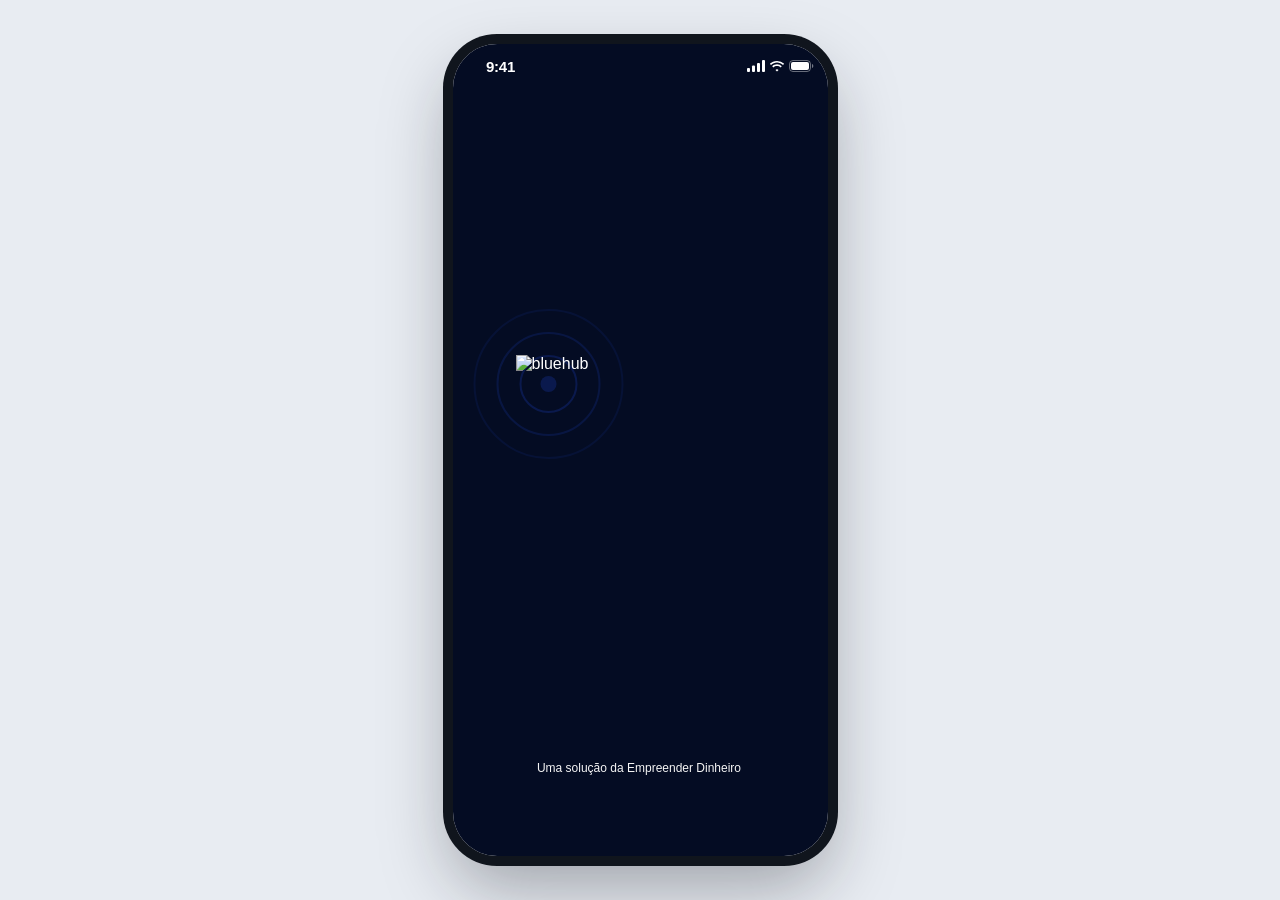
==== commit 5bc6f6c3: "Troco: 1ª tela de escolha de cartões · Aposentadoria: novo gráfico (11.10) · BlueHub: 'Criar conta' " ====
--- a/index.html
+++ b/index.html
@@ -2607,12 +2607,40 @@
 /* ---------- Troco inteligente ---------- */
 screen('trIntro', {
   render: () => introScreen({ title: 'Ative o Troco inteligente', text: 'Economize sem esforço. Nós juntamos os centavos das compras dos seus cartões conectados e guardamos no seu cofrinho de forma automática.', bullets: [['coins', 'Escolha entre arredondar os centavos ou guardar um valor fixo por compra.'], ['rocket', 'Ative o multiplicador opcional para acelerar seus objetivos.']], act: 'go' }),
-  acts: { go: () => confirmContasSheet('o Troco Inteligente', 'trStart'), trStart: () => { closeOverlays(true); S.tmpTr = { modo: '', fixoTxt: '', mult: null }; go('trModo'); } },
+  acts: { go: () => confirmContasSheet('o Troco Inteligente', 'trStart'), trStart: () => { closeOverlays(true); S.tmpTr = { modo: '', fixoTxt: '', mult: null, cards: {} }; S.contas.forEach(id => S.tmpTr.cards[id] = true); go('trCards'); } },
+});
+/* 08.0x · Rastrear compras — escolha de quais cartões usar (Figma 8034:17720).
+   Primeira etapa do fluxo: lista os cartões das contas conectadas via Open Finance,
+   todos marcados por padrão. Reaproveita BANKS/bankIc e o checkbox do DS. */
+screen('trCards', {
+  cls: 'grad',
+  render: () => {
+    const sel = S.tmpTr.cards || {};
+    const card = id => `<div class="card row jb" style="align-items:center;padding:12px 16px;gap:12px">
+        <span class="row g3" style="align-items:center;min-width:0">${bankIc(id)}
+          <span class="col" style="gap:0;min-width:0"><span class="b16 semi c-darker">Crédito</span><span class="b14 c-base" style="overflow:hidden;text-overflow:ellipsis;white-space:nowrap">•••• 1234 | ${BANKS[id].nome}</span></span></span>
+        <button type="button" class="chk ${sel[id] ? 'on' : ''}" data-act="check" data-key="tmpTr.cards.${id}" role="checkbox" aria-checked="${!!sel[id]}" style="width:auto;flex:none"><span class="box" style="margin-top:0">${ic('check', 12)}</span></button>
+      </div>`;
+    return ofScreen({ title: 'Rastrear compras', sub: 'Monitore as compras feitas nos cartões de crédito conectados via Open Finance.', dots: 1,
+      body: `<p class="b14 c-dark">Total de cartões disponíveis: <b class="c-darker">${S.contas.length}</b></p>
+        <div class="col g3">${S.contas.map(card).join('')}</div>
+        ${btn(ic('plus', 14) + ' Adicionar novo cartão', { v: 'o', cls: 'btn-xs auto', act: 'addCard', attrs: 'style="align-self:flex-end;padding:0 14px"' })}
+        <div class="col g2 center" style="align-items:center;padding-top:16px;margin-top:auto">
+          <span class="ico-c sm">${ic('info', 16)}</span>
+          <p class="b14 semi c-darker">Como funciona?</p>
+          <p class="b14 c-base center">A conexão servirá apenas para calcularmos o troco das suas compras. Nenhum valor será debitado dos cartões, o débito total será feito direto da sua conta principal.</p>
+        </div>`,
+      foot: btn('Próximo', { next: true, act: 'next' }) }); },
+  valid: () => Object.values(S.tmpTr.cards || {}).some(Boolean),
+  acts: {
+    addCard: () => toast('Nesta versão de teste, novos cartões são adicionados pela conexão Open Finance', 'info', 'info'),
+    next: () => go('trModo'),
+  },
 });
 screen('trModo', {
   cls: 'grad',
   render: (p) => { const m = S.tmpTr.modo;
-    return ofScreen({ title: 'Troco inteligente', sub: 'Escolha a regra que usaremos para calcular o valor poupado em cada compra.', dots: p.edit ? 0 : 1,
+    return ofScreen({ title: 'Troco inteligente', sub: 'Escolha a regra que usaremos para calcular o valor poupado em cada compra.', dots: p.edit ? 0 : 2,
       body: `<div class="radc ${m === 'arred' ? 'on' : ''}" data-act="msel" data-m="arred" role="radio" aria-checked="${m === 'arred'}" style="cursor:pointer"><span class="rad ${m === 'arred' ? 'on' : ''}"><span class="o"></span><span class="lb">Arredondar centavos</span></span><span class="d">Arredonda o valor para o próximo número inteiro e guarda a diferença.<br><b class="c-dark">Exemplo:</b> "Uma compra de R$ 4,50 vira R$ 5,00. Você poupa R$ 0,50."</span></div>
       <div class="radc ${m === 'fixo' ? 'on' : ''}" data-act="msel" data-m="fixo" role="radio" aria-checked="${m === 'fixo'}" style="cursor:pointer"><span class="rad ${m === 'fixo' ? 'on' : ''}"><span class="o"></span><span class="lb">Guardar valor fixo</span></span><span class="d">Escolha um valor exato para guardar em cada compra feita.</span>
         ${m === 'fixo' ? `<div class="col g2" style="padding-left:30px;margin-top:6px">${field({ id: 'trf', ph: 'R$ 0,00', bind: 'tmpTr.fixoTxt', mask: 'brl' })}<div class="row g2">${[1, 2, 5].map(v => `<button type="button" class="chip f1 jc" data-act="fq" data-v="${v}" style="height:30px;font-size:12px;${parseBRL(S.tmpTr.fixoTxt) === v ? 'border-color:var(--primary-darker);color:var(--primary-darker)' : 'color:var(--primary);border-color:#a9d3f5'}">${fmtBRL(v)}</button>`).join('')}</div></div>` : ''}</div>`,
@@ -2629,7 +2657,7 @@
 screen('trMult', {
   cls: 'grad',
   render: (p) => { const m = S.tmpTr.mult;
-    return ofScreen({ title: 'Multiplicar centavos', sub: 'Ative para multiplicar o valor arredondado e juntar dinheiro mais rápido.', dots: p.edit ? 0 : 2,
+    return ofScreen({ title: 'Multiplicar centavos', sub: 'Ative para multiplicar o valor arredondado e juntar dinheiro mais rápido.', dots: p.edit ? 0 : 3,
       body: `${[[2, 'R$ 1,00'], [5, 'R$ 2,50'], [10, 'R$ 5,00']].map(([k, v]) => radio('tmpTr.mult', k, `Multiplique por ${k}x`, m === k || m === String(k), `Ex: Se o seu troco for de R$ 0,50, nós guardamos ${v} nessa compra.`)).join('')}
       ${radio('tmpTr.mult', '0', 'Sem multiplicador', m === '0' || m === 0, '').replace('<span class="d"></span>', '')}
       <div class="col g2 center" style="align-items:center;padding-top:4px"><span class="ico-c sm">${ic('info', 16)}</span><p class="b14 semi c-darker">Importante saber</p><p class="b14 c-base">O multiplicador é aplicado sobre qualquer troco gerado entre R$ 0,01 e R$ 0,99. Valores já inteiros (ex: R$ 15,00) não geram depósitos.</p></div>`,
@@ -3550,7 +3578,7 @@
       <div class="col g4">
         <p class="h1" style="color:#f5f5f5;text-wrap:wrap">Tudo para cuidar da sua vida e de quem você ama, agora ao seu alcance.</p>
         <p class="b16" style="color:#f5f5f5">Sua Jornada Blue começa aqui.</p></div>
-      <div class="col g4">${bhBtn('Começar', { lg: true, go: 'bhCad' })}${bhBtn('Entrar', { v: 'oc', lg: true, go: 'bhLogin' })}</div></div>
+      <div class="col g4">${bhBtn('Criar conta', { lg: true, go: 'bhCad' })}${bhBtn('Entrar', { v: 'oc', lg: true, go: 'bhLogin' })}</div></div>
     <div class="hi bhw-hi"></div>`,
 });
 
@@ -4124,110 +4152,73 @@
   acts: { gerar: () => go('bhProc', { msg: 'Analisando suas informações...', next: 'aposRes' }) },
 });
 /* ---------- resultado ---------- */
-/* ---------- Gráfico patrimônio · vistas (Figma: component set 20810:2270, tela 11.13) ----------
-   Geral = plano inteiro · Até os N = fase de acúmulo · Depois dos N = fase de uso. */
-const AP_COR = { meta: '#e77828', invL: '#8fa8fb', invF: 'rgba(143,168,251,.55)', patL: '#348352', patF: 'rgba(102,181,132,.5)' };
+/* ---------- Gráfico patrimônio · visão única (Figma 11.10 · 21017:129073) ----------
+   Vista única do plano inteiro (dos `ia` aos VIDA anos): a área azul é o total investido,
+   a faixa verde entre ela e a curva é o retorno, e a linha azul por cima é o patrimônio
+   total, com um ponto marcando o pico na idade-alvo. Antes havia 3 chips de vista
+   (Geral/Até/Depois) + manchete grande; o layout novo os removeu. */
+const AP_COR = { pat: '#2350f5', invL: '#8fa8fb', invF: 'rgba(143,168,251,.55)', retF: 'rgba(102,181,132,.45)', retB: '#66b584' };
 /* Na variante sem aporte a pessoa não informa quanto investe: o resultado da simulação
-   é o próprio plano necessário. O gráfico e a legenda descrevem então essa trajetória —
-   o patrimônio e o total investido que fecham a curva — e não uma projeção declarada. */
+   é o próprio plano necessário, e o gráfico descreve essa trajetória ideal.
+   Com aporte informado, descreve a projeção declarada. */
 const AP_IDEAL = SEM_APORTE;
 
-function apTicks(r, vista, a0, a1) {
-  const t = [];
-  if (vista === 'ate') { t.push(a0); for (let x = Math.ceil((a0 + 1) / 10) * 10; x < a1; x += 10) t.push(x); t.push(a1); }
-  else if (vista === 'depois') { for (let x = a0; x <= a1; x += 5) t.push(x); if (t[t.length - 1] !== a1) t.push(a1); }
-  else {
-    const q = f => Math.round((a0 + (r.idade - a0) * f) / 5) * 5;
-    t.push(a0, q(1 / 3), q(2 / 3), r.idade, Math.floor(((r.idade + a1) / 2) / 5) * 5, a1);
-  }
+/* ticks fixos do plano inteiro: início, marcos intermediários, idade-alvo (destaque) e fim */
+function apTicks(r, a0, a1) {
+  const q = f => Math.round((a0 + (r.idade - a0) * f) / 5) * 5;
+  const t = [a0, q(1 / 3), q(2 / 3), r.idade, Math.floor(((r.idade + a1) / 2) / 5) * 5, a1];
   return [...new Set(t)].filter(x => x >= a0 && x <= a1).sort((x, y) => x - y);
 }
 
-function apChart(r, vista) {
+function apChart(r) {
   const W = 309, H = 214, X0 = 6, X1 = 303, YT = 12, YB = 188;
-  const a0 = vista === 'depois' ? r.idade : r.ia, a1 = vista === 'ate' ? r.idade : VIDA;
-  const max = Math.max(r.needAt, ...r.serie.map(s => s.pat), ...r.ideal.map(s => s.pat)) || 1;
+  const a0 = r.ia, a1 = VIDA;
+  const serie = AP_IDEAL ? r.ideal : r.serie;        // curva mostrada
+  const max = Math.max(r.needAt, ...serie.map(s => s.pat)) || 1;
   const X = age => X0 + (age - a0) / ((a1 - a0) || 1) * (X1 - X0), Y = v => YB - (v / max) * (YB - YT);
-  const vis = s => s.age >= a0 && s.age <= a1;
-  const line = (arr, f) => arr.filter(vis).map((s, i) => `${i ? 'L' : 'M'}${X(s.age).toFixed(1)} ${Y(f(s)).toFixed(1)}`).join(' ');
-  const area = (arr, f) => `${line(arr, f)} L${X(a1).toFixed(1)} ${YB} L${X(a0).toFixed(1)} ${YB} Z`;
+  const line = (f) => serie.map((s, i) => `${i ? 'L' : 'M'}${X(s.age).toFixed(1)} ${Y(f(s)).toFixed(1)}`).join(' ');
+  const area = (f) => `${line(f)} L${X(a1).toFixed(1)} ${YB} L${X(a0).toFixed(1)} ${YB} Z`;
   /* na fase de uso o investido não pode passar do que ainda resta: a faixa azul cai junto com a verde */
   const vPat = s => s.pat, vInv = s => Math.min(s.inv, s.pat);
   const gx = X(r.idade).toFixed(1);
-  const S0 = r.serie;
-  const pI = r.ideal.find(s => s.age === r.idade), pP = S0.find(s => s.age === r.idade);
-  const lab = vista === 'ate' ? `acúmulo dos ${a0} aos ${a1} anos` : vista === 'depois' ? `uso dos ${a0} aos ${a1} anos` : `plano dos ${a0} aos ${a1} anos`;
-  return `<svg width="100%" viewBox="0 0 ${W} ${H}" role="img" aria-label="Patrimônio por idade — ${lab}">
+  const pP = serie.find(s => s.age === r.idade);
+  return `<svg width="100%" viewBox="0 0 ${W} ${H}" role="img" aria-label="Evolução estimada do patrimônio dos ${a0} aos ${a1} anos">
     ${[0, 1, 2, 3].map(i => { const y = (YT + i * (YB - YT) / 3).toFixed(1); return `<line x1="${X0}" x2="${X1}" y1="${y}" y2="${y}" stroke="#e2e5ec" stroke-dasharray="2 3"/>`; }).join('')}
-    <line x1="${gx}" x2="${gx}" y1="${YT}" y2="${YB}" stroke="#c7cdd9" stroke-dasharray="2 3"/>
-    ${AP_IDEAL ? `
-    <path d="${area(r.ideal, vPat)}" fill="${AP_COR.patF}"/>
-    <path d="${area(r.ideal, vInv)}" fill="${AP_COR.invF}"/>
-    <path d="${line(r.ideal, vInv)}" fill="none" stroke="${AP_COR.invL}" stroke-width="1.5" stroke-linejoin="round"/>` : `
-    <path d="${area(S0, vPat)}" fill="${AP_COR.patF}"/>
-    <path d="${area(S0, vInv)}" fill="${AP_COR.invF}"/>
-    <path d="${line(S0, vPat)}" fill="none" stroke="${AP_COR.patL}" stroke-width="1.5" stroke-linejoin="round"/>
-    <path d="${line(S0, vInv)}" fill="none" stroke="${AP_COR.invL}" stroke-width="1.5" stroke-linejoin="round"/>`}
-    <path d="${line(r.ideal, vPat)}" fill="none" stroke="${AP_COR.meta}" stroke-width="2" stroke-linejoin="round" stroke-linecap="round"/>
-    ${pI ? `<circle cx="${gx}" cy="${Y(pI.pat).toFixed(1)}" r="4.5" fill="${AP_COR.meta}" stroke="#fff" stroke-width="2"/>` : ''}
-    ${!AP_IDEAL && pP ? `<circle cx="${gx}" cy="${Y(pP.pat).toFixed(1)}" r="4.5" fill="${AP_COR.patL}" stroke="#fff" stroke-width="2"/>` : ''}
-    ${apTicks(r, vista, a0, a1).map(t => `<text x="${X(t).toFixed(1)}" y="${YB + 19}" text-anchor="${t === a0 ? 'start' : t === a1 ? 'end' : 'middle'}" font-size="10" fill="${t === r.idade ? '#363d4a' : '#6e7789'}" font-weight="${t === r.idade ? 600 : 400}">${t}</text>`).join('')}
+    <line x1="${gx}" x2="${gx}" y1="${YT}" y2="${YB}" stroke="${AP_COR.pat}" stroke-opacity=".45" stroke-dasharray="2 3"/>
+    <path d="${area(vPat)}" fill="${AP_COR.retF}"/>
+    <path d="${area(vInv)}" fill="${AP_COR.invF}"/>
+    <path d="${line(vInv)}" fill="none" stroke="${AP_COR.invL}" stroke-width="1.5" stroke-linejoin="round"/>
+    <path d="${line(vPat)}" fill="none" stroke="${AP_COR.pat}" stroke-width="2" stroke-linejoin="round" stroke-linecap="round"/>
+    ${pP ? `<circle cx="${gx}" cy="${Y(pP.pat).toFixed(1)}" r="4.5" fill="#fff" stroke="${AP_COR.pat}" stroke-width="2"/>` : ''}
+    ${apTicks(r, a0, a1).map(t => `<text x="${X(t).toFixed(1)}" y="${YB + 19}" text-anchor="${t === a0 ? 'start' : t === a1 ? 'end' : 'middle'}" font-size="10" fill="${t === r.idade ? '#363d4a' : '#6e7789'}" font-weight="${t === r.idade ? 600 : 400}">${t}</text>`).join('')}
   </svg>`;
 }
 
-/* chips que trocam a vista (Figma "Seletor de vista" 20810:2139) */
-function apChips(r, vista) {
-  return `<div class="row g1" style="background:#eff1f5;border-radius:9999px;padding:4px">${[['geral', 'Geral'], ['ate', `Até os ${r.idade}`], ['depois', `Depois dos ${r.idade}`]].map(([k, t]) =>
-    `<button type="button" data-act="vista" data-v="${k}" aria-pressed="${k === vista}" style="flex:1;min-width:0;padding:8px 10px;border-radius:9999px;font-size:12px;font-weight:600;line-height:20px;text-align:center;white-space:nowrap;${k === vista ? 'background:#2350f5;color:#fff' : 'color:#363d4a'}">${t}</button>`).join('')}</div>`;
-}
-
-function apManchete(r, vista) {
-  const pct = r.needAt ? Math.min(100, Math.round(r.proj / r.needAt * 100)) : 100;
-  const pRend = r.proj ? Math.round(r.retorno / r.proj * 100) : 0;
-  /* sem aporte informado as abas falam do plano que funciona, não de uma projeção
-     que a pessoa nunca declarou (antes elas zeravam) */
-  const pRendI = r.needAt ? Math.round(r.idealRet / r.needAt * 100) : 0;
-  const m = vista === 'ate' ? (AP_IDEAL
-    ? ['COM ESSE APORTE, VOCÊ ACUMULA', fmtR(r.needAt), `${pRendI}% vêm do rendimento, não do seu bolso.`]
-    : [`VOCÊ ACUMULA ATÉ OS ${r.idade}`, fmtR(r.proj), `${pRend}% vêm do rendimento, não do seu bolso.`])
-    : vista === 'depois' ? (AP_IDEAL
-      ? ['SUA RENDA DURA ATÉ', `${VIDA} anos`, `Com o aporte necessário, a renda cobre todo o plano. Investindo menos, ela acaba antes:`]
-      : ['SUA RENDA DURA ATÉ', `${r.acaba || VIDA} anos`, r.acaba ? `${VIDA - r.acaba} anos a menos que os ${VIDA} do plano.` : `Sua renda dura todo o plano, até os ${VIDA}.`])
-      /* sem aporte informado o resultado da simulação é o próprio aporte necessário,
-         em vez de quanto da meta a pessoa alcança (modelo do cliente) */
-      : SEM_APORTE ? ['APORTE NECESSÁRIO', `${fmtR(r.aporteNec)}/mês`, `Para alcançar ${fmtR(r.renda)}/mês a partir dos ${r.idade} anos.`]
-        : ['VOCÊ ALCANÇA', `${pct}% da meta`, `Investindo ${fmtR(r.aporteNec)}/mês, você fecha o plano.`];
-  return `<div class="col" style="gap:4px;padding-top:16px">
-    <p style="font-size:11px;font-weight:600;line-height:15px;letter-spacing:.66px;color:#6e7789">${m[0]}</p>
-    <p style="font-size:28px;font-weight:700;line-height:38px;color:#030c23">${m[1]}</p>
-    <p style="font-size:13px;line-height:17px;color:#363d4a">${m[2]}</p></div>`;
-}
-
-function apLegenda(r, vista) {
-  const swL = `<i style="display:block;width:22px;height:3px;border-radius:9999px;background:${AP_COR.meta};flex:none"></i>`;
-  const swA = (f, b) => `<i style="display:block;width:22px;height:12px;border-radius:3px;background:${f};border:1.5px solid ${b};flex:none"></i>`;
-  const row = (sw, lab, val, { semi = false, cor = '#030c23' } = {}) =>
-    `<div class="row jb" style="align-items:center;gap:8px;padding:8px 0">
-       <span class="row g2" style="align-items:center;min-width:0">${sw}<span style="font-size:13px;line-height:18px;color:#363d4a${semi ? ';font-weight:600' : ''}">${lab}</span></span>
-       <span style="font-size:14px;font-weight:600;line-height:20px;color:${cor};white-space:nowrap;flex:none">${val}</span></div>`;
-  const pInv = r.proj ? Math.round(r.invAt / r.proj * 100) : 0;
-  /* no modelo sem aporte a legenda descreve a composição do plano que funciona */
-  const pInvI = r.needAt ? Math.round(r.idealInv / r.needAt * 100) : 0;
-  const sens = f => row('', `Investindo ${fmtR(r.aporteNec * f)}/mês (${Math.round(f * 100)}%)`, `até os ${r.duraCom(r.aporteNec * f)} anos`);
-  const body = AP_IDEAL
-    /* o plano necessário: quanto sai do bolso e quanto o patrimônio chega a ser */
-    ? (vista === 'depois' ? sens(0.5) + sens(0.75) + row(swL, `Investindo ${fmtR(r.aporteNec)}/mês (100%)`, `até os ${VIDA} anos`, { semi: true, cor: AP_COR.meta })
-      : vista === 'ate' ? row(swA(AP_COR.invF, AP_COR.invL), 'Total investido por você', `${fmtR(r.idealInv)} · ${pInvI}%`) + row(swA(AP_COR.patF, AP_COR.patL), 'Retorno dos investimentos', `${fmtR(r.idealRet)} · ${100 - pInvI}%`)
-        : row(swL, 'Meta · necessário', fmtR(r.needAt), { semi: true, cor: AP_COR.meta }) + row(swA(AP_COR.invF, AP_COR.invL), 'Total investido por você', fmtR(r.idealInv)) + row(swA(AP_COR.patF, AP_COR.patL), 'Patrimônio projetado', fmtR(r.needAt)))
-    : vista === 'ate' ? row(swA(AP_COR.invF, AP_COR.invL), 'Total investido por você', `${fmtR(r.invAt)} · ${pInv}%`) + row(swA(AP_COR.patF, AP_COR.patL), 'Retorno dos investimentos', `${fmtR(r.retorno)} · ${100 - pInv}%`)
-      : vista === 'depois' ? row('', 'Renda mensal', `${fmtR(r.rendaPossivel)}/mês`) + row(swL, 'Com o aporte ideal, duraria até', `${VIDA} anos`, { semi: true, cor: AP_COR.meta })
-        : row(swL, 'Meta · necessário', fmtR(r.needAt), { semi: true, cor: AP_COR.meta }) + row(swA(AP_COR.invF, AP_COR.invL), 'Total investido por você', fmtR(r.invAt)) + row(swA(AP_COR.patF, AP_COR.patL), 'Patrimônio projetado', fmtR(r.proj));
-  /* 4px acima do detalhamento (Figma 20810:2170) */
-  return `<div class="col" style="padding-top:4px">${body}</div>`;
+/* Detalhamento "Aos N anos · ANO" (Figma 21017:129110): composição do patrimônio na idade-alvo.
+   Com aporte → projeção declarada (invAt/retorno/proj); sem aporte → plano necessário (idealInv/idealRet/needAt). */
+function apDetalhe(r) {
+  const proj = AP_IDEAL ? r.needAt : r.proj;
+  const inv = AP_IDEAL ? r.idealInv : r.invAt;
+  const ret = AP_IDEAL ? r.idealRet : r.retorno;
+  /* badge "linha + ponto" do patrimônio, igual à marca da curva no gráfico */
+  const swPat = `<span style="position:relative;display:inline-flex;align-items:center;width:24px;height:12px;flex:none"><i style="display:block;width:100%;height:2px;border-radius:9999px;background:${AP_COR.pat}"></i><i style="position:absolute;left:8px;top:2px;width:8px;height:8px;border-radius:9999px;background:#fff;border:1.5px solid ${AP_COR.pat}"></i></span>`;
+  const swA = (f, b) => `<i style="display:block;width:22px;height:11px;border-radius:3px;background:${f};border:1.5px solid ${b};flex:none"></i>`;
+  const row = (sw, lab, val, semi) =>
+    `<div class="row jb" style="align-items:center;gap:8px;padding:10px 4px;border-bottom:1px solid #f1f5f9">
+       <span class="row g2" style="align-items:center;min-width:0">${sw}<span style="font-size:12px;line-height:18px;color:#363d4a${semi ? ';font-weight:600' : ''}">${lab}</span></span>
+       <span style="font-size:12px;font-weight:700;line-height:18px;color:#030c23;white-space:nowrap;flex:none">${val}</span></div>`;
+  return `<div class="col" style="gap:2px;padding-top:20px">
+    <div class="row g2" style="align-items:center;padding:6px 0 6px 5px">
+      <i style="display:block;width:3px;height:23px;border-radius:9999px;background:#e77828;flex:none"></i>
+      <span style="font-size:14px;font-weight:600;line-height:22px;color:#171717">Aos ${r.idade} anos · ${r.ano}</span></div>
+    ${row(swPat, 'Patrimônio projetado', fmtR(proj), true)}
+    ${row(swA(AP_COR.invF, AP_COR.invL), 'Total investido por você', fmtR(inv))}
+    ${row(swA(AP_COR.retF, AP_COR.retB), 'Retorno dos investimentos', fmtR(ret))}
+  </div>`;
 }
 screen('aposRes', {
   cls: 'bh',
-  render: (p) => { const r = apCalc(); const gap = r.needAt - r.proj; const vista = p.vista || 'geral';
+  render: (p) => { const r = apCalc(); const gap = r.needAt - r.proj;
     const alt = (t, act) => `<button type="button" class="row g3 ais" data-act="${act}" style="text-align:left;padding:8px 0"><span style="color:${r.fecha ? 'var(--success)' : 'var(--warning)'}">${ic('circle-arrow-right', 20)}</span><span class="b14 semi" style="color:var(--bh-ink)">${t}</span></button>`;
     /* sem aporte informado sempre há um caminho — ele é o próprio resultado da simulação.
        O card de ajuste não cabe aqui: falaria de "manter aportes de R$ 0,00/mês". */
@@ -4244,13 +4235,12 @@
       /* paddings conforme o card 20810:181252: 24/12/20 com raio 20, sem gap entre blocos
          (cada bloco traz o próprio respiro); o título fica 8px mais para dentro que o gráfico */
       body: `<div class="bh-card" style="padding:24px 12px 20px;border-radius:20px;gap:0">
-          <div style="padding:0 8px 24px"><p class="h3" style="color:var(--bh-ink)">Seu dinheiro no tempo</p><p class="b14" style="color:#6e7789;padding-top:4px">Quanto você acumula, quanto rende e até quando dura.</p></div>
-          ${apChips(r, vista)}${apManchete(r, vista)}
-          <div style="padding-top:16px">${apChart(r, vista)}</div>${apLegenda(r, vista)}
-          <div style="padding-top:16px"><div style="height:1px;background:#f1f5f9"></div></div>
-          ${SEM_APORTE && vista === 'geral' ? '' /* já é a manchete nessa variante: não repetir o número */
-            : `<div style="padding-top:16px"><div class="row jb" style="align-items:center;border:1px solid #e2e5ec;border-radius:12px;padding:16px"><span class="b14 semi" style="color:var(--bh-ink)">Aporte necessário</span><span class="h3" style="color:var(--bh-ink)">${fmtR(r.aporteNec)}/mês</span></div></div>`}
-          <p style="padding-top:16px;font-size:11px;line-height:17px;color:#6e7789">Simulação considerando rentabilidade líquida de 5% ao ano acima da inflação (IPCA)</p></div>
+          <div style="padding:0 8px"><p class="h3" style="color:var(--bh-ink)">Seu dinheiro no tempo</p><p class="b14" style="color:#6e7789;padding-top:4px">Evolução estimada do seu patrimônio</p></div>
+          <div style="padding-top:16px">${apChart(r)}</div>
+          <div style="padding-top:20px"><div style="height:1px;background:#f1f5f9"></div></div>
+          <div style="padding-top:20px"><div class="row jb" style="align-items:center;background:#f7f8fa;border:1px solid #e2e5ec;border-radius:12px;padding:12px 14px"><span class="b14 semi" style="color:var(--ty-darker)">Aporte necessário</span><span class="b14 bold" style="color:var(--ty-darker)">${fmtR(r.aporteNec)}/mês</span></div></div>
+          ${apDetalhe(r)}
+          <p style="padding-top:20px;font-size:11px;line-height:17px;color:#6e7789">Simulação considerando rentabilidade líquida de 5% ao ano acima da inflação (IPCA)</p></div>
         ${status}
         <div class="bh-card"><button type="button" class="row g3" data-act="tgInfo" aria-expanded="${!!p.info}"><span class="bh-ic">${ic('user', 18)}</span><span class="f1 b16 semi" style="color:var(--bh-ink);text-align:left">Informações consideradas para este cálculo</span>${ic(p.info ? 'chevron-up' : 'chevron-down', 18)}</button>
           ${p.info ? `<div class="col g3" style="background:var(--bg-lighter);border-radius:8px;padding:16px">${[['Idade de aposentadoria', r.idade + ' anos'], ['Renda desejada', fmtR(r.renda) + '/mês'], ['Outras fontes de renda', fmtR(r.comp) + '/mês'], ['Investimento atual', fmtR(r.P0)]].map(([a, v]) => `<div class="row jb"><span class="b14" style="color:#737373">${a}</span><span class="b14 semi" style="color:#404040">${v}</span></div>`).join('')}</div>` : ''}</div>
@@ -4259,7 +4249,6 @@
         : btn('Ajustar e simular novamente', { cls: 'lg', act: 'edit', attrs: 'style="background:var(--bh-blue)"' }) + btn('Salvar assim mesmo', { v: 'o', act: 'save', attrs: 'style="color:var(--bh-blue);box-shadow:inset 0 0 0 1px var(--bh-blue)"' }) }); },
   acts: {
     tgInfo: () => { const p = stack[stack.length - 1].p; p.info = !p.info; rerender(); },
-    vista: (el) => { const p = stack[stack.length - 1].p; p.vista = el.dataset.v; rerender(); },
     edit: () => backTo('apos2'),
     altA: () => { const r = apCalc(); apState().aporteTxt = fmtBRL(Math.ceil(r.aporteNec / 10) * 10); rerender(); toast('Simulamos com o novo aporte'); },
     altR: () => { const r = apCalc(); apState().rendaTxt = fmtBRL(Math.floor(r.rendaPossivel / 100) * 100); rerender(); toast('Simulamos com a nova renda'); },
